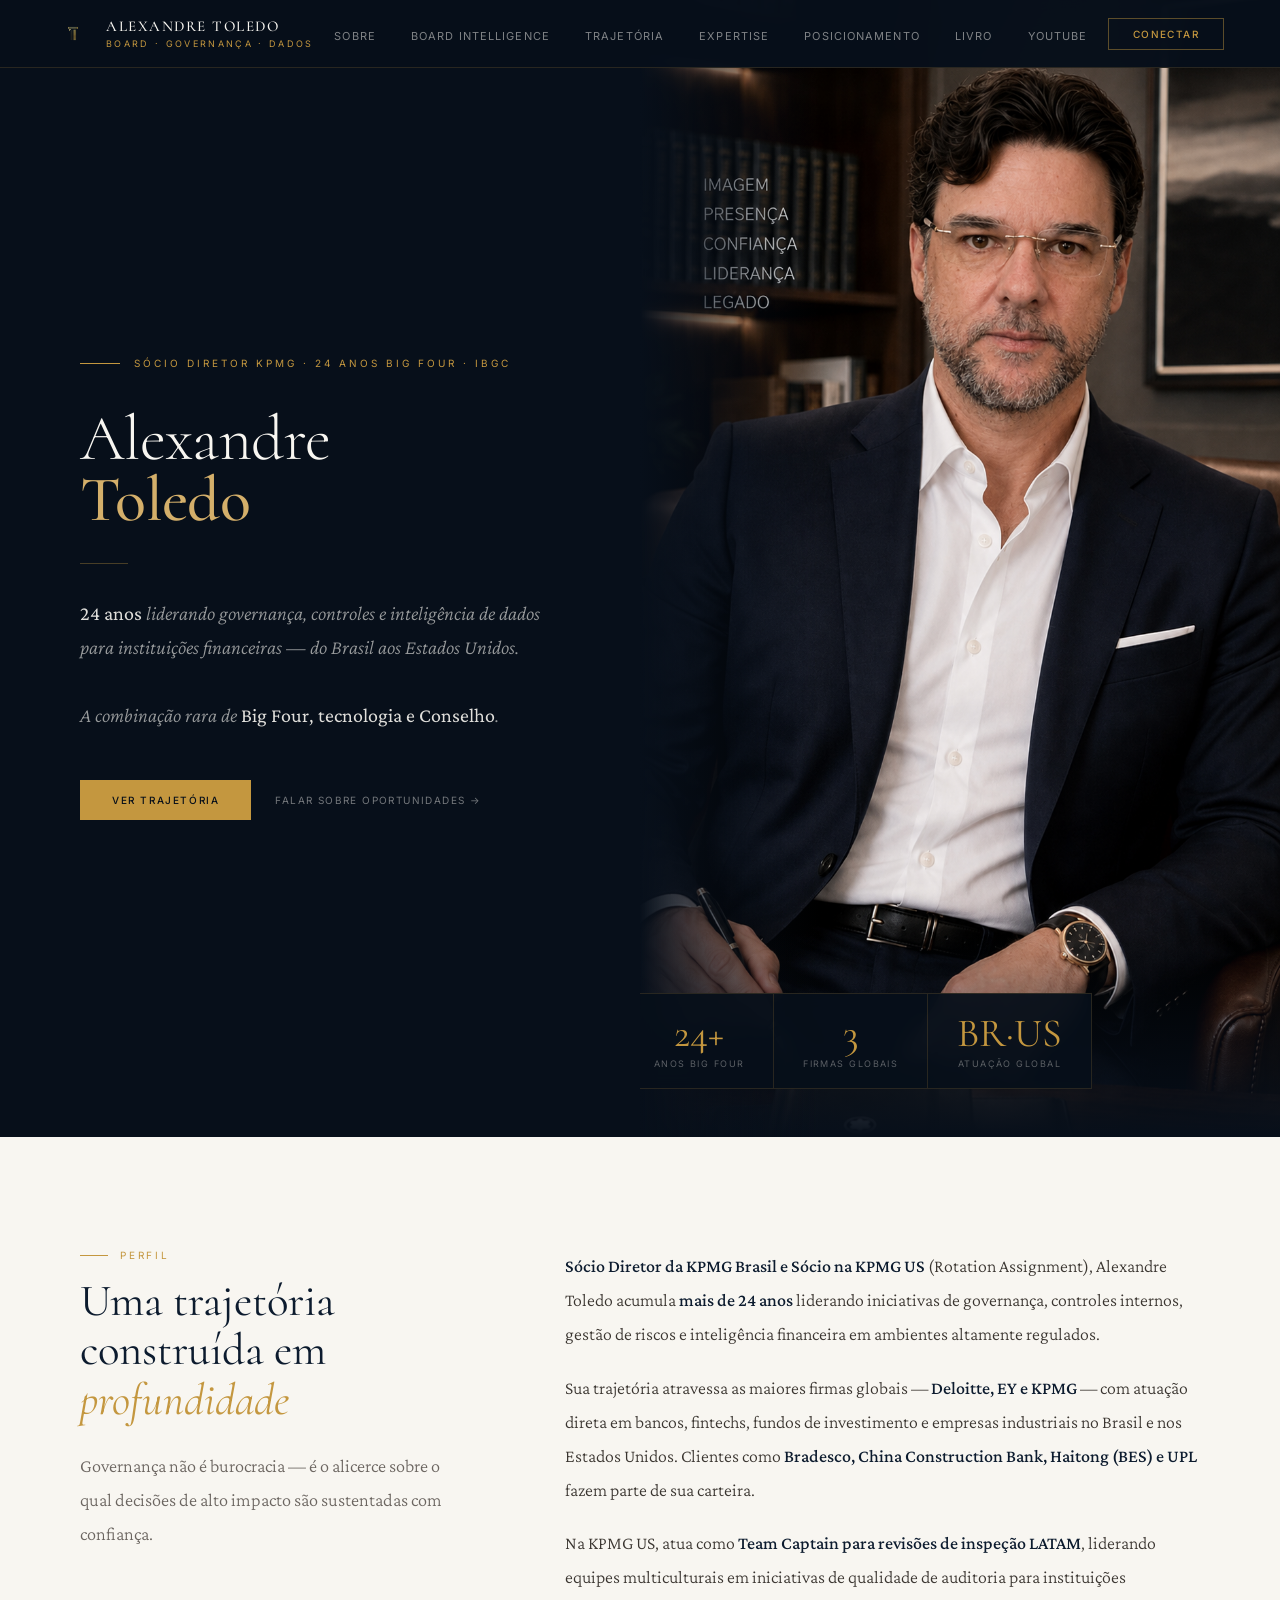
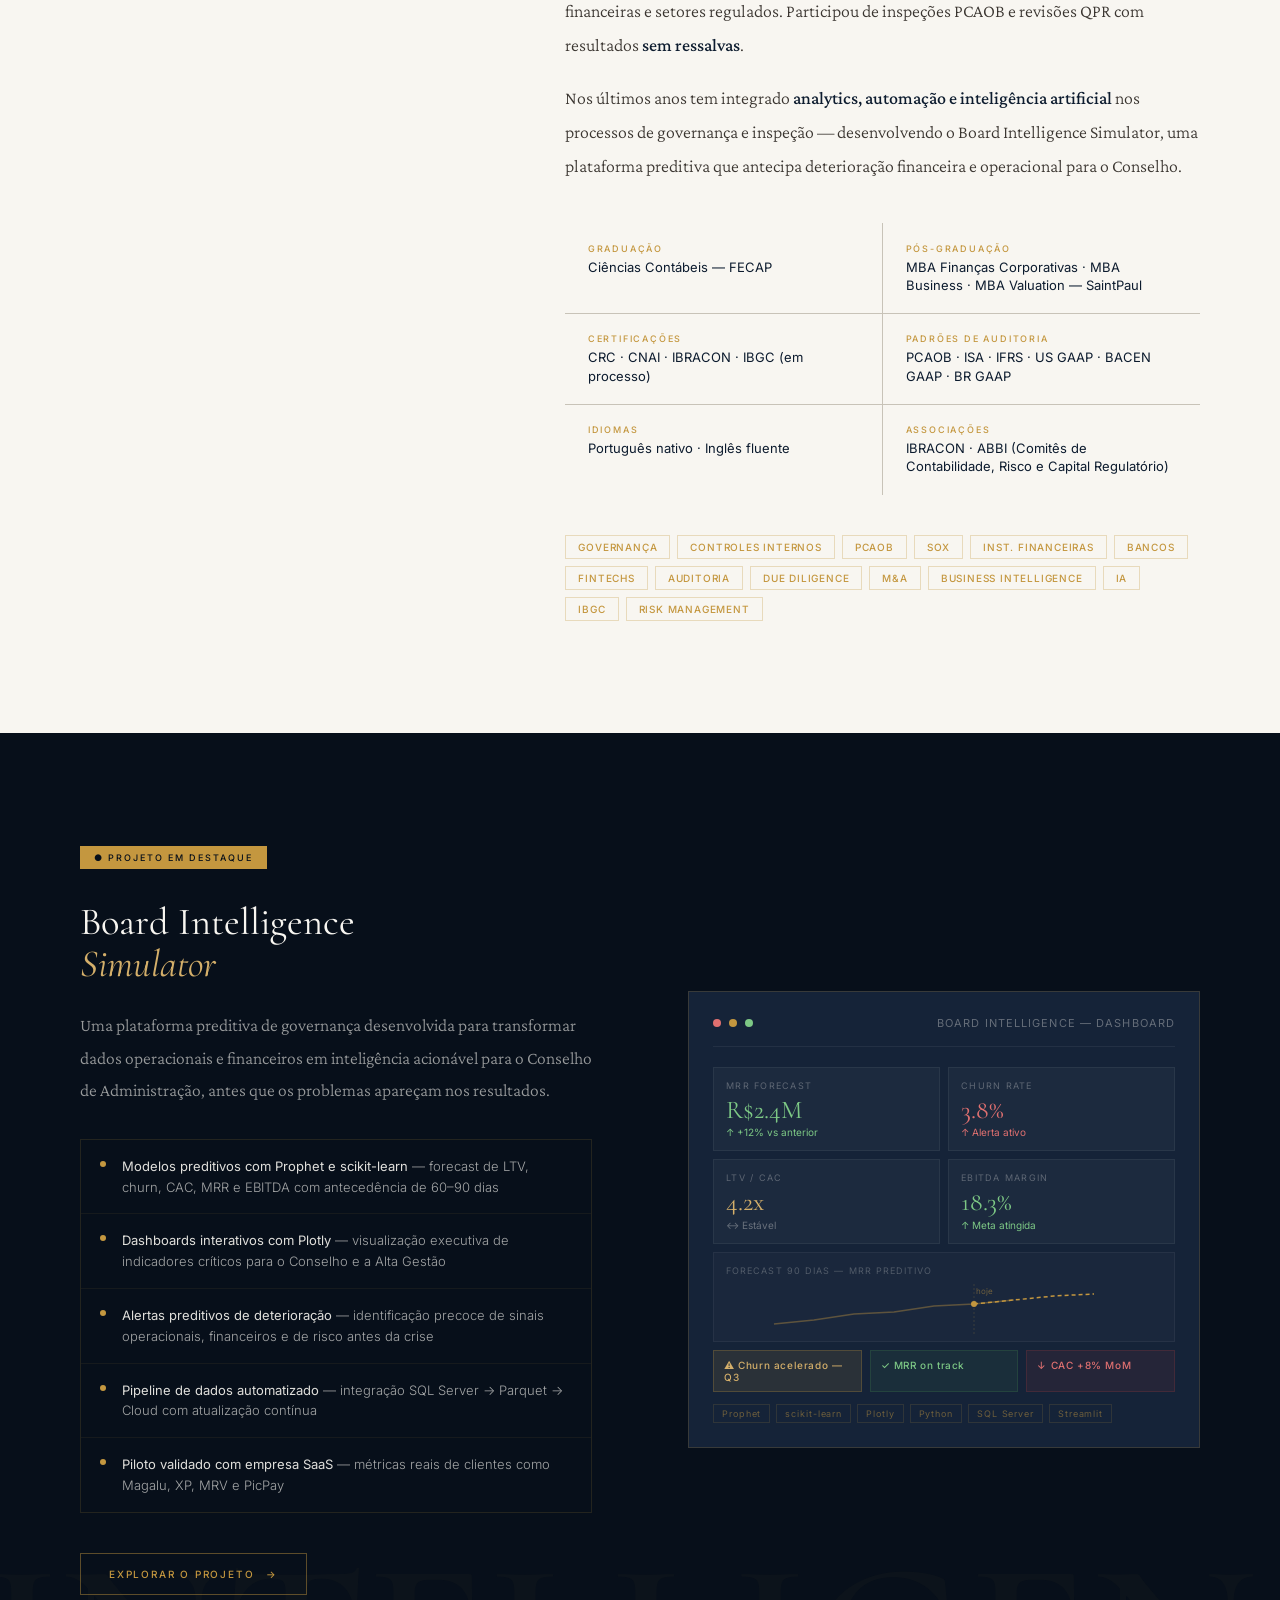
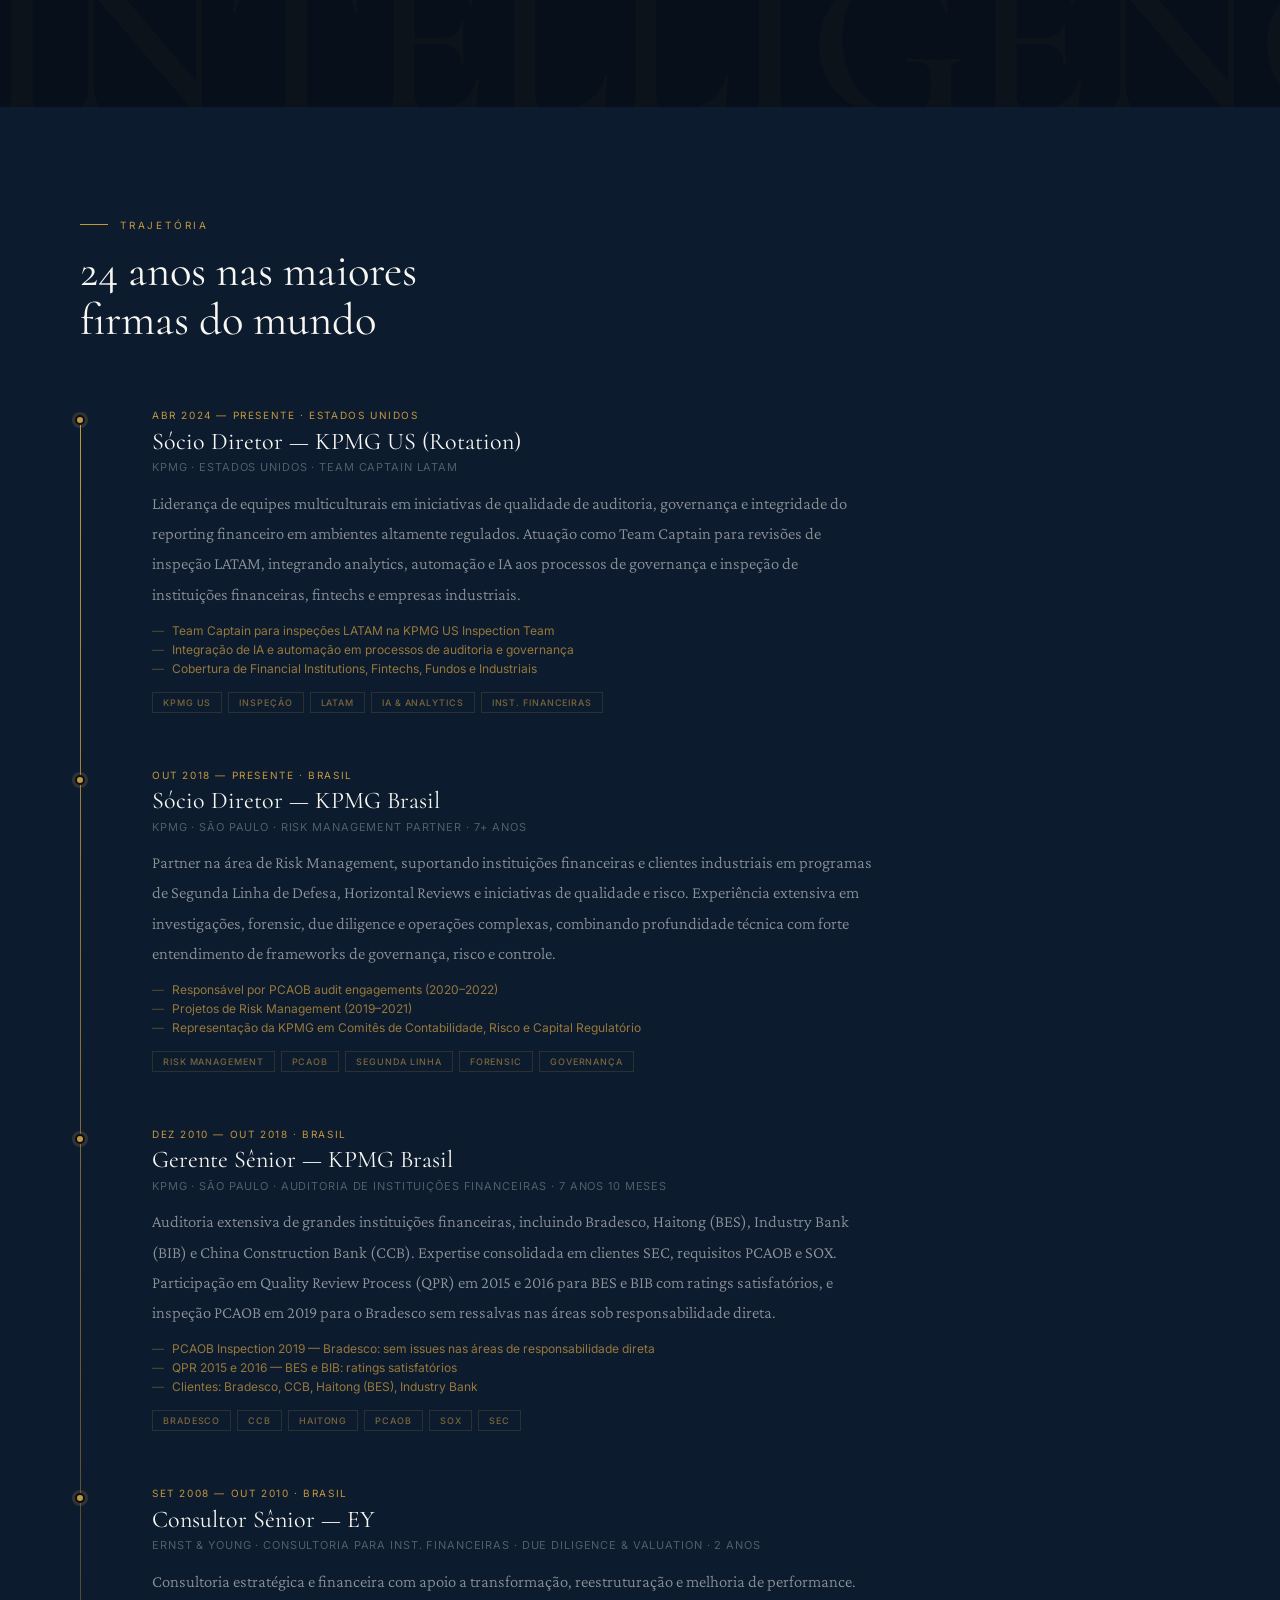
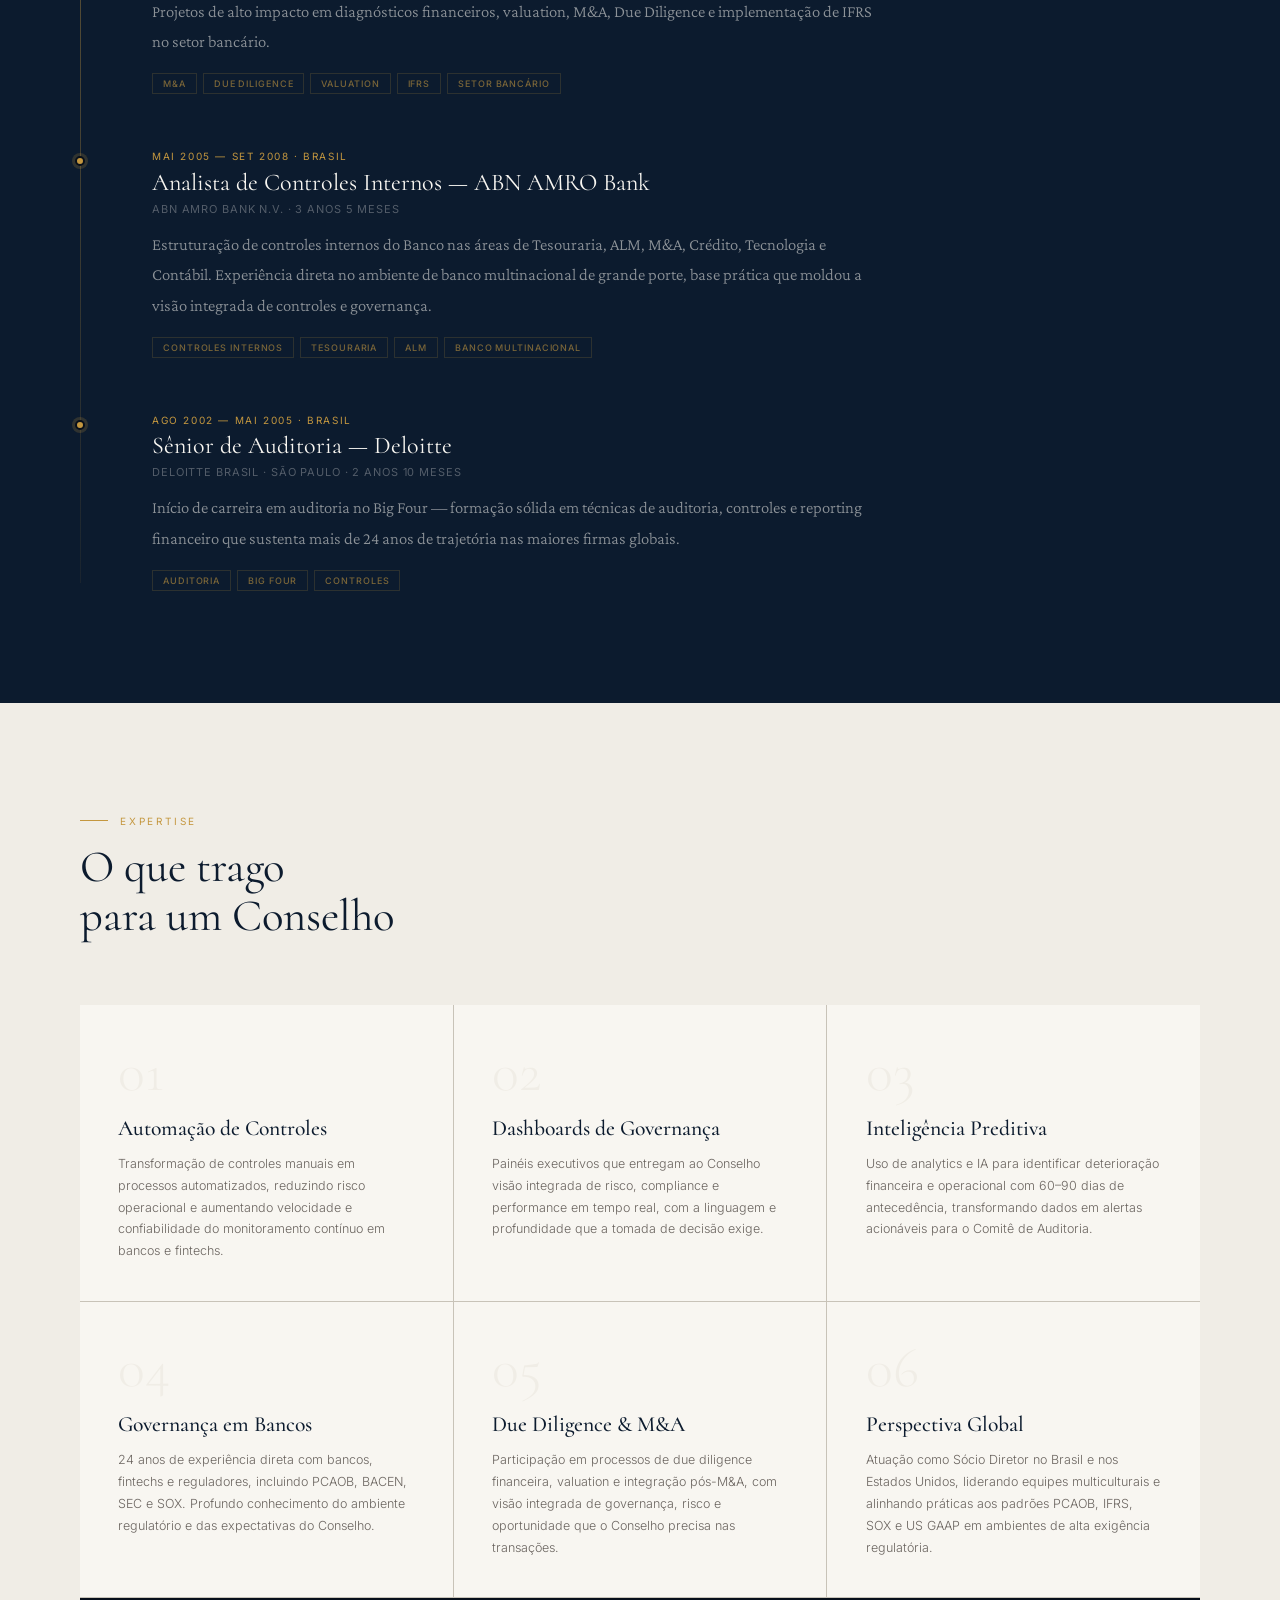
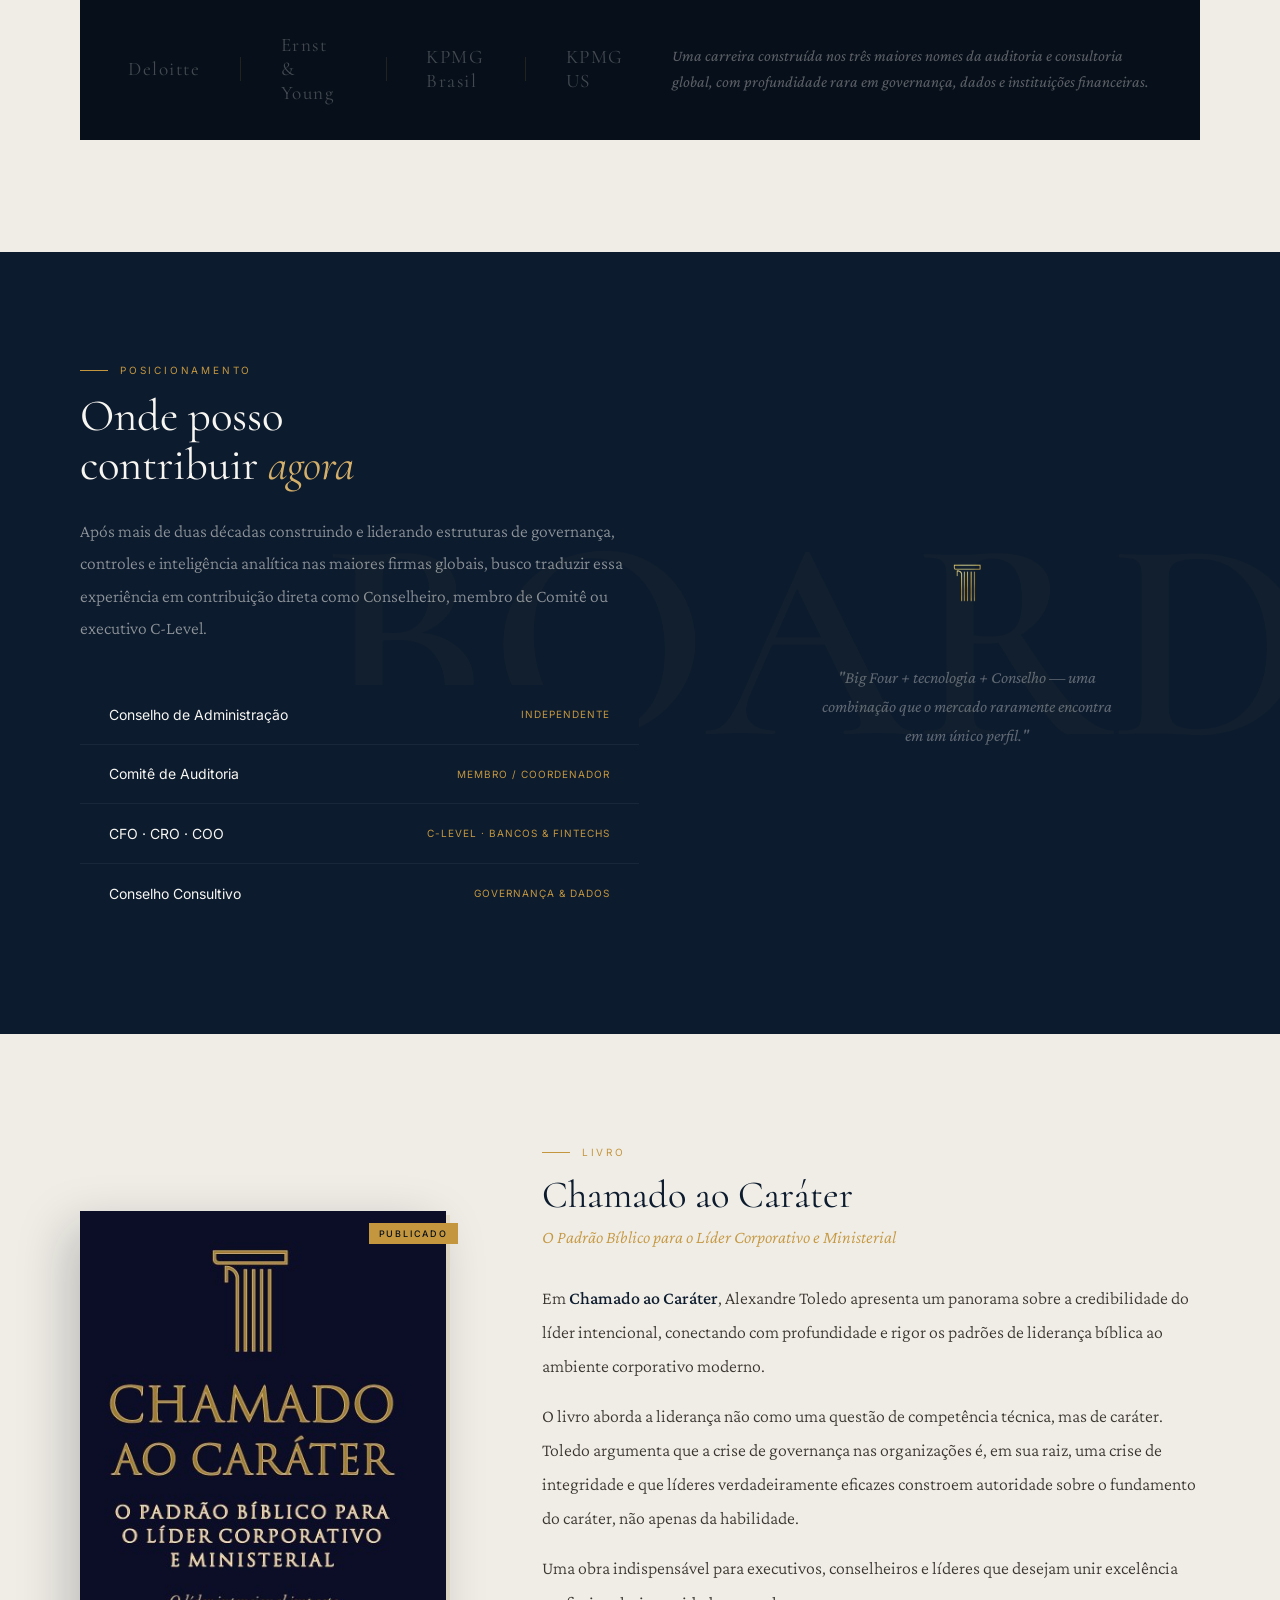
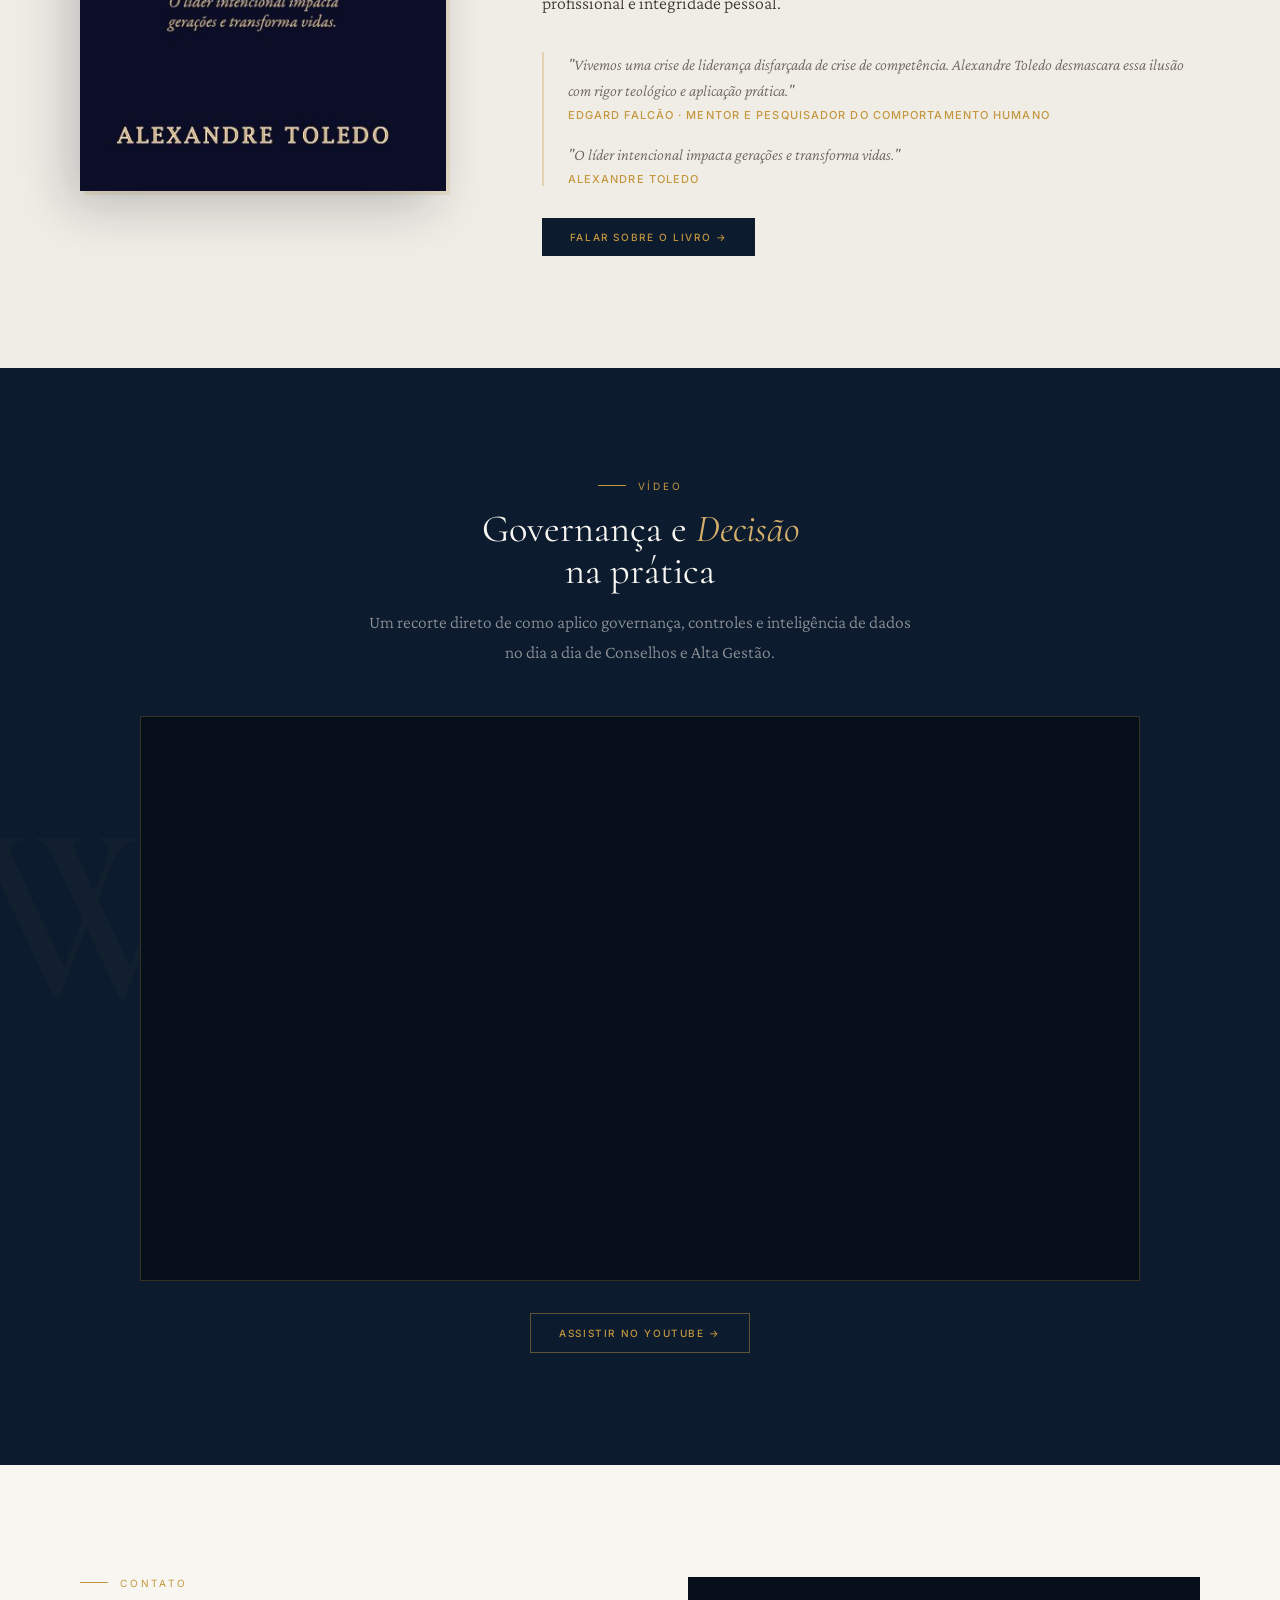
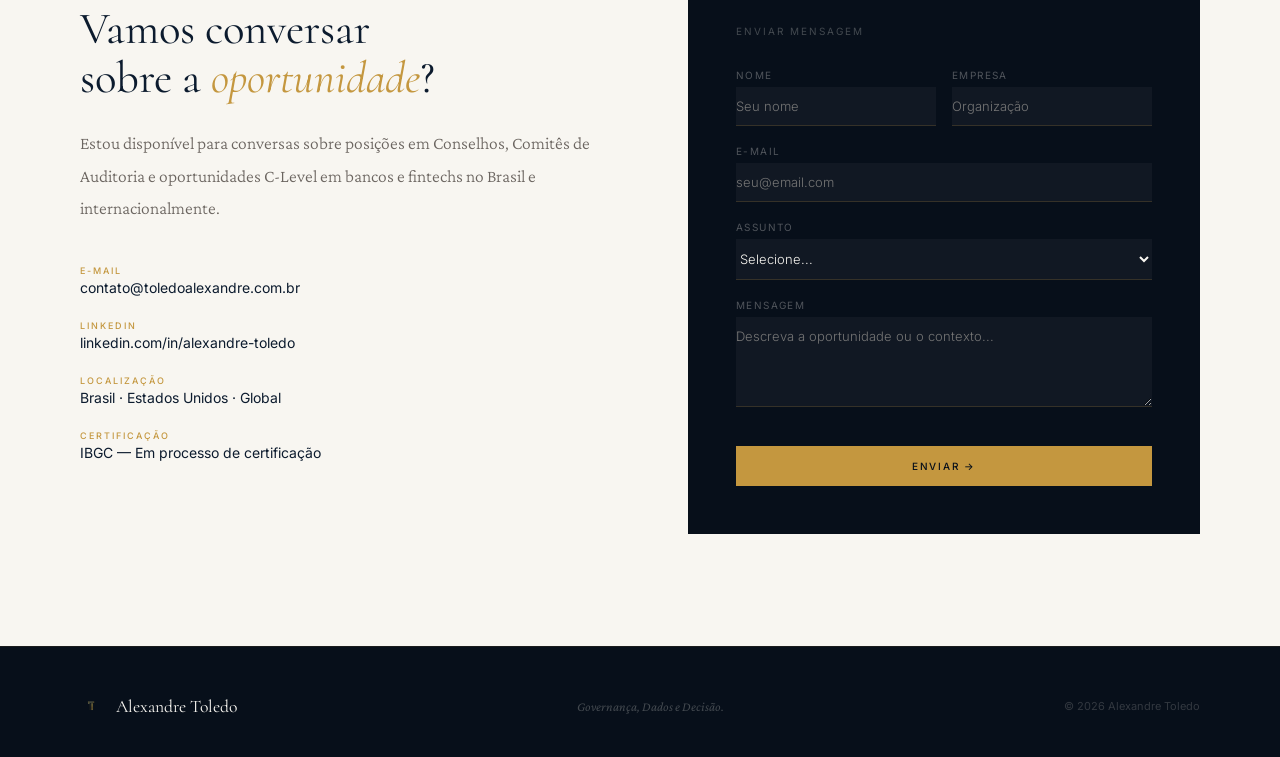
==== index.html @ 77c74bd8 "Ajustar" ====
<!DOCTYPE html>
<html lang="pt-BR">
<head>
<meta charset="UTF-8">
<meta name="viewport" content="width=device-width, initial-scale=1.0">
<title>Alexandre Toledo — Governança, Controles e Decisão</title>
<meta name="description" content="Sócio Diretor KPMG Brasil e KPMG US. 24 anos liderando governança, controles internos e inteligência de dados para instituições financeiras no Brasil e nos Estados Unidos.">
<meta property="og:title" content="Alexandre Toledo — Governança, Controles e Decisão">
<meta property="og:description" content="24 anos liderando governança, controles e inteligência de dados para instituições financeiras do Brasil aos Estados Unidos.">
<meta property="og:image" content="assets/images/alexandre-toledo.jpg">
<meta property="og:type" content="website">
<link rel="icon" type="image/png" href="assets/logo/favicon.png">
<link rel="preconnect" href="https://fonts.googleapis.com">
<link rel="preconnect" href="https://fonts.gstatic.com" crossorigin>
<link href="https://fonts.googleapis.com/css2?family=Cormorant:ital,wght@0,300;0,400;0,500;0,600;1,300;1,400;1,500&family=Inter:wght@300;400;500&family=Crimson+Pro:ital,wght@0,300;0,400;1,300;1,400&display=swap" rel="stylesheet">
<style>
:root {
  --navy:       #0C1B2E;
  --navy-deep:  #070F1A;
  --navy-mid:   #152338;
  --gold:       #C4973F;
  --gold-light: #D4AF6A;
  --gold-pale:  #EDD99A;
  --white:      #F8F6F1;
  --off:        #F0EDE6;
  --stone:      #C8C3B8;
  --text:       #2A2A2A;
  --muted:      #6B6560;
  --ff-display: 'Cormorant', Georgia, serif;
  --ff-body:    'Crimson Pro', Georgia, serif;
  --ff-ui:      'Inter', system-ui, sans-serif;
}
*, *::before, *::after { box-sizing: border-box; margin: 0; padding: 0; }
html { scroll-behavior: smooth; }
body { font-family: var(--ff-ui); background: var(--white); color: var(--text); overflow-x: hidden; }

/* ── NAV ── */
nav {
  position: fixed; top: 0; left: 0; right: 0; z-index: 100;
  display: flex; align-items: center; justify-content: space-between;
  padding: 0 3.5rem; height: 68px;
  background: rgba(7,15,26,0.97); backdrop-filter: blur(16px);
  border-bottom: 1px solid rgba(196,151,63,0.18);
}
.nav-id { display: flex; align-items: center; gap: 16px; text-decoration: none; }
.nav-name-main { font-family: var(--ff-display); font-size: 15px; font-weight: 500; color: var(--white); letter-spacing: 0.1em; text-transform: uppercase; line-height: 1.1; }
.nav-name-sub  { font-family: var(--ff-ui); font-size: 9px; color: var(--gold); letter-spacing: 0.26em; text-transform: uppercase; font-weight: 400; margin-top: 3px; }
.nav-links { display: flex; gap: 2.2rem; list-style: none; }
.nav-links a { font-size: 11px; color: rgba(248,246,241,0.5); text-decoration: none; letter-spacing: 0.1em; text-transform: uppercase; font-weight: 400; transition: color 0.2s; }
.nav-links a:hover { color: var(--gold-light); }
.nav-cta { font-size: 10px; letter-spacing: 0.14em; text-transform: uppercase; font-weight: 500; color: var(--gold); border: 1px solid rgba(196,151,63,0.45); padding: 9px 24px; text-decoration: none; transition: all 0.2s; }
.nav-cta:hover { background: var(--gold); color: var(--navy-deep); }

/* ── PILLAR SVG (reutilizável) ── */
.pillar-svg { display: block; }

/* ── HERO ── */
#home {
  min-height: 100vh; background: var(--navy-deep);
  display: grid; grid-template-columns: 1fr 1fr;
  position: relative; overflow: hidden;
}
.hero-left {
  display: flex; flex-direction: column; justify-content: center;
  padding: 120px 5rem 80px; position: relative; z-index: 2;
}
.hero-eyebrow {
  font-size: 10px; letter-spacing: 0.3em; text-transform: uppercase;
  color: var(--gold); font-weight: 400;
  display: flex; align-items: center; gap: 14px; margin-bottom: 2.5rem;
}
.hero-eyebrow::before { content: ''; width: 40px; height: 1px; background: var(--gold); }
.hero-name {
  font-family: var(--ff-display); font-size: clamp(3.4rem, 5vw, 6rem);
  font-weight: 300; color: var(--white); line-height: 0.95; letter-spacing: -0.01em;
  margin-bottom: 2rem;
}
.hero-name .surname { display: block; font-weight: 500; color: var(--gold-light); }
.hero-divider { width: 48px; height: 1px; background: rgba(196,151,63,0.35); margin-bottom: 2rem; }
.hero-title {
  font-family: var(--ff-body); font-size: 1.25rem; font-weight: 300; font-style: italic;
  color: rgba(248,246,241,0.6); line-height: 1.7; max-width: 460px; margin-bottom: 3rem;
}
.hero-title strong { font-style: normal; font-weight: 400; color: rgba(248,246,241,0.9); }
.hero-actions { display: flex; gap: 1.5rem; align-items: center; }
.btn-gold { background: var(--gold); color: var(--navy-deep); padding: 14px 32px; font-size: 10px; letter-spacing: 0.16em; text-transform: uppercase; font-weight: 500; text-decoration: none; transition: all 0.22s; display: inline-block; }
.btn-gold:hover { background: var(--gold-light); }
.btn-line { font-size: 10px; letter-spacing: 0.14em; text-transform: uppercase; color: rgba(248,246,241,0.45); text-decoration: none; font-weight: 400; display: flex; align-items: center; gap: 8px; transition: color 0.2s; }
.btn-line:hover { color: var(--gold-light); }

.hero-right { position: relative; overflow: hidden; }
.hero-photo { width: 100%; height: 100%; object-fit: cover; object-position: center top; display: block; filter: grayscale(12%); }
.hero-overlay {
  position: absolute; inset: 0;
  background: linear-gradient(to right, var(--navy-deep) 0%, transparent 28%),
              linear-gradient(to top, var(--navy-deep) 0%, transparent 18%);
}
.hero-stats { position: absolute; bottom: 3rem; left: -1rem; display: flex; gap: 0; z-index: 3; }
.hero-stat { background: rgba(7,15,26,0.94); backdrop-filter: blur(8px); border: 1px solid rgba(196,151,63,0.18); padding: 1.2rem 1.8rem; text-align: center; }
.hero-stat:not(:last-child) { border-right: none; }
.hstat-num { font-family: var(--ff-display); font-size: 2.5rem; color: var(--gold); font-weight: 400; line-height: 1; }
.hstat-label { font-size: 9px; color: rgba(248,246,241,0.35); letter-spacing: 0.16em; text-transform: uppercase; margin-top: 5px; }

/* ── SECTION UTIL ── */
.s-eye { font-size: 10px; letter-spacing: 0.28em; text-transform: uppercase; color: var(--gold); font-weight: 400; margin-bottom: 1rem; display: flex; align-items: center; gap: 12px; }
.s-eye::before { content: ''; width: 28px; height: 1px; background: var(--gold); }
.s-title { font-family: var(--ff-display); font-size: clamp(2.2rem, 3.5vw, 3.2rem); font-weight: 400; line-height: 1.1; }

/* ── SOBRE ── */
#sobre { background: var(--white); padding: 7rem 5rem; }
.sobre-grid { display: grid; grid-template-columns: 1fr 1.7fr; gap: 7rem; max-width: 1220px; margin: 0 auto; }
.sobre-left { position: sticky; top: 100px; }
.sobre-heading { color: var(--navy); margin-bottom: 1.5rem; }
.sobre-heading em { font-style: italic; color: var(--gold); }
.sobre-lead { font-family: var(--ff-body); font-size: 1.15rem; font-weight: 300; color: var(--muted); line-height: 1.85; }
.sobre-bio { font-family: var(--ff-body); font-size: 1.12rem; font-weight: 300; line-height: 1.9; color: #3A3530; }
.sobre-bio p { margin-bottom: 1.2rem; }
.sobre-bio strong { font-weight: 500; color: var(--navy); }
.credentials { display: grid; grid-template-columns: 1fr 1fr; gap: 1px; background: var(--stone); margin: 2.5rem 0; }
.cred-item { background: var(--white); padding: 1.2rem 1.4rem; }
.cred-label { font-size: 9px; letter-spacing: 0.2em; text-transform: uppercase; color: var(--gold); font-weight: 500; margin-bottom: 4px; }
.cred-val { font-size: 13px; color: var(--navy); font-weight: 400; line-height: 1.4; }
.tags-row { display: flex; flex-wrap: wrap; gap: 7px; margin-top: 1.5rem; }
.tag { font-size: 10px; letter-spacing: 0.08em; text-transform: uppercase; font-weight: 500; color: var(--gold); border: 1px solid rgba(196,151,63,0.3); padding: 5px 12px; }

/* ── BOARD INTELLIGENCE SIMULATOR (DESTAQUE) ── */
#simulator {
  background: var(--navy-deep); padding: 7rem 5rem;
  position: relative; overflow: hidden;
}
#simulator::before {
  content: 'INTELLIGENCE';
  position: absolute; bottom: -3rem; left: -1rem;
  font-family: var(--ff-display); font-size: 14rem; font-weight: 600;
  color: rgba(196,151,63,0.03); line-height: 1; pointer-events: none; white-space: nowrap;
}
.sim-inner { max-width: 1220px; margin: 0 auto; }
.sim-grid { display: grid; grid-template-columns: 1fr 1fr; gap: 6rem; align-items: center; }
.sim-content {}
.sim-badge {
  display: inline-flex; align-items: center; gap: 8px;
  font-size: 9px; letter-spacing: 0.22em; text-transform: uppercase; font-weight: 500;
  color: var(--navy-deep); background: var(--gold); padding: 6px 14px;
  margin-bottom: 2rem;
}
.sim-title { font-family: var(--ff-display); font-size: clamp(2rem, 3vw, 3rem); color: var(--white); font-weight: 400; line-height: 1.1; margin-bottom: 1.5rem; }
.sim-title em { font-style: italic; color: var(--gold-light); }
.sim-text { font-family: var(--ff-body); font-size: 1.1rem; color: rgba(248,246,241,0.6); line-height: 1.85; font-weight: 300; margin-bottom: 2rem; }
.sim-features { display: flex; flex-direction: column; gap: 0; margin-bottom: 2.5rem; border: 1px solid rgba(196,151,63,0.15); }
.sim-feat { display: flex; align-items: start; gap: 1rem; padding: 1rem 1.2rem; border-bottom: 1px solid rgba(196,151,63,0.08); }
.sim-feat:last-child { border-bottom: none; }
.sim-feat-dot { width: 6px; height: 6px; border-radius: 50%; background: var(--gold); margin-top: 5px; flex-shrink: 0; }
.sim-feat-text { font-size: 13px; color: rgba(248,246,241,0.65); line-height: 1.6; font-weight: 300; }
.sim-feat-text strong { color: rgba(248,246,241,0.9); font-weight: 400; }
.sim-cta {
  display: inline-flex; align-items: center; gap: 12px;
  background: transparent; color: var(--gold); border: 1px solid rgba(196,151,63,0.45);
  padding: 14px 28px; font-size: 10px; letter-spacing: 0.18em; text-transform: uppercase;
  font-weight: 500; text-decoration: none; transition: all 0.22s;
}
.sim-cta:hover { background: var(--gold); color: var(--navy-deep); border-color: var(--gold); }
.sim-cta-arrow { transition: transform 0.2s; }
.sim-cta:hover .sim-cta-arrow { transform: translateX(4px); }

.sim-visual { position: relative; }
.sim-screen {
  background: var(--navy-mid); border: 1px solid rgba(196,151,63,0.2);
  padding: 1.5rem; position: relative;
}
.sim-screen-bar {
  display: flex; align-items: center; gap: 8px; margin-bottom: 1.2rem;
  padding-bottom: 1rem; border-bottom: 1px solid rgba(255,255,255,0.06);
}
.sim-screen-dot { width: 8px; height: 8px; border-radius: 50%; }
.sim-screen-title { font-size: 11px; color: rgba(248,246,241,0.35); letter-spacing: 0.1em; text-transform: uppercase; margin-left: auto; font-weight: 400; }
.sim-metric-grid { display: grid; grid-template-columns: 1fr 1fr; gap: 8px; margin-bottom: 8px; }
.sim-metric { background: rgba(255,255,255,0.03); border: 1px solid rgba(255,255,255,0.06); padding: 12px; }
.sim-metric-label { font-size: 9px; color: rgba(248,246,241,0.3); letter-spacing: 0.14em; text-transform: uppercase; margin-bottom: 6px; }
.sim-metric-val { font-family: var(--ff-display); font-size: 1.6rem; font-weight: 400; line-height: 1; }
.sim-metric-trend { font-size: 10px; margin-top: 4px; }
.sim-chart { background: rgba(255,255,255,0.02); border: 1px solid rgba(255,255,255,0.05); padding: 12px; height: 90px; position: relative; overflow: hidden; margin-bottom: 8px; }
.sim-chart-label { font-size: 9px; color: rgba(248,246,241,0.25); letter-spacing: 0.12em; text-transform: uppercase; margin-bottom: 8px; }
.sim-chart svg { display: block; }
.sim-alert-row { display: flex; gap: 8px; }
.sim-alert { flex: 1; padding: 8px 10px; font-size: 10px; font-weight: 500; letter-spacing: 0.06em; }
.sim-alert.warn { background: rgba(196,151,63,0.12); border: 1px solid rgba(196,151,63,0.25); color: var(--gold-light); }
.sim-alert.ok { background: rgba(74,150,80,0.1); border: 1px solid rgba(74,150,80,0.2); color: #7DC885; }
.sim-alert.risk { background: rgba(180,60,60,0.1); border: 1px solid rgba(180,60,60,0.2); color: #E07070; }
.sim-tag-row { display: flex; gap: 6px; flex-wrap: wrap; margin-top: 12px; }
.sim-tag { font-size: 9px; letter-spacing: 0.1em; color: rgba(196,151,63,0.5); border: 1px solid rgba(196,151,63,0.15); padding: 3px 8px; }

/* ── TRAJETÓRIA ── */
#trajetoria { background: var(--navy); padding: 7rem 5rem; }
.traj-inner { max-width: 1220px; margin: 0 auto; }
.traj-title { color: var(--white); margin-bottom: 4rem; }
.timeline { position: relative; padding-left: 2rem; }
.timeline::before { content: ''; position: absolute; left: 0; top: 8px; bottom: 8px; width: 1px; background: linear-gradient(to bottom, var(--gold), rgba(196,151,63,0.08)); }
.tl-item { position: relative; padding-left: 2.5rem; padding-bottom: 3.5rem; }
.tl-item:last-child { padding-bottom: 0; }
.tl-dot { position: absolute; left: -2.3rem; top: 6px; width: 10px; height: 10px; border-radius: 50%; background: var(--gold); border: 2px solid var(--navy-deep); box-shadow: 0 0 0 3px rgba(196,151,63,0.2); }
.tl-period { font-size: 10px; letter-spacing: 0.16em; text-transform: uppercase; color: var(--gold); font-weight: 400; margin-bottom: 0.4rem; }
.tl-role { font-family: var(--ff-display); font-size: 1.5rem; color: var(--white); font-weight: 400; margin-bottom: 0.25rem; line-height: 1.2; }
.tl-co { font-size: 11px; color: rgba(248,246,241,0.3); letter-spacing: 0.08em; text-transform: uppercase; margin-bottom: 0.9rem; }
.tl-desc { font-family: var(--ff-body); font-size: 1.05rem; color: rgba(248,246,241,0.55); line-height: 1.8; font-weight: 300; max-width: 720px; }
.tl-highlights { margin-top: 0.8rem; display: flex; flex-direction: column; gap: 4px; }
.tl-hl { font-size: 12px; color: rgba(196,151,63,0.75); display: flex; align-items: start; gap: 8px; }
.tl-hl::before { content: '—'; color: rgba(196,151,63,0.4); flex-shrink: 0; }
.tl-tags { display: flex; flex-wrap: wrap; gap: 6px; margin-top: 1rem; }
.tl-tag { font-size: 9px; letter-spacing: 0.1em; text-transform: uppercase; color: rgba(196,151,63,0.6); border: 1px solid rgba(196,151,63,0.18); padding: 4px 10px; font-weight: 500; }

/* ── EXPERTISE ── */
#expertise { background: var(--off); padding: 7rem 5rem; }
.exp-inner { max-width: 1220px; margin: 0 auto; }
.exp-title { color: var(--navy); margin-bottom: 4rem; }
.exp-grid { display: grid; grid-template-columns: repeat(3, 1fr); gap: 1px; background: var(--stone); }
.exp-card { background: var(--white); padding: 2.4rem; transition: background 0.25s; cursor: default; }
.exp-card:hover { background: var(--navy); }
.exp-card:hover .exp-num { color: rgba(196,151,63,0.1); }
.exp-card:hover .exp-card-title { color: var(--white); }
.exp-card:hover .exp-card-text { color: rgba(248,246,241,0.5); }
.exp-num { font-family: var(--ff-display); font-size: 3.5rem; color: var(--off); font-weight: 300; line-height: 1; margin-bottom: 1rem; transition: color 0.25s; }
.exp-card-title { font-family: var(--ff-display); font-size: 1.35rem; color: var(--navy); font-weight: 500; margin-bottom: 0.7rem; line-height: 1.2; transition: color 0.25s; }
.exp-card-text { font-size: 12.5px; color: var(--muted); line-height: 1.75; font-weight: 300; transition: color 0.25s; }
.exp-bar { grid-column: 1 / -1; background: var(--navy-deep); padding: 2.2rem 3rem; display: flex; align-items: center; justify-content: space-between; gap: 3rem; }
.exp-bar-firms { display: flex; gap: 2.5rem; align-items: center; }
.exp-bar-firm { font-family: var(--ff-display); font-size: 1.2rem; color: rgba(248,246,241,0.25); font-weight: 400; letter-spacing: 0.08em; transition: color 0.2s; }
.exp-bar-firm:hover { color: var(--gold-light); }
.exp-bar-sep { width: 1px; height: 24px; background: rgba(196,151,63,0.15); }
.exp-bar-quote { font-family: var(--ff-body); font-style: italic; font-size: 1rem; color: rgba(248,246,241,0.35); max-width: 480px; line-height: 1.6; }

/* ── POSICIONAMENTO ── */
#posicao { background: var(--navy); padding: 7rem 5rem; position: relative; overflow: hidden; }
#posicao::before {
  content: 'BOARD'; position: absolute; right: -2rem; top: 50%; transform: translateY(-50%);
  font-family: var(--ff-display); font-size: 18rem; font-weight: 600;
  color: rgba(196,151,63,0.03); line-height: 1; pointer-events: none; white-space: nowrap;
}
.pos-inner { max-width: 1220px; margin: 0 auto; }
.pos-grid { display: grid; grid-template-columns: 1.2fr 1fr; gap: 6rem; align-items: center; }
.pos-title { color: var(--white); margin-bottom: 1.5rem; }
.pos-title em { font-style: italic; color: var(--gold-light); }
.pos-text { font-family: var(--ff-body); font-size: 1.1rem; color: rgba(248,246,241,0.55); line-height: 1.85; font-weight: 300; margin-bottom: 2.5rem; }
.pos-roles { display: grid; gap: 1px; background: rgba(255,255,255,0.05); }
.pos-role { background: var(--navy); padding: 1.3rem 1.8rem; display: flex; justify-content: space-between; align-items: center; transition: background 0.2s; }
.pos-role:hover { background: rgba(196,151,63,0.07); }
.pos-role-name { font-size: 14px; font-weight: 400; color: var(--white); }
.pos-role-type { font-size: 10px; color: var(--gold); letter-spacing: 0.1em; text-transform: uppercase; }
.pos-visual { display: flex; flex-direction: column; align-items: center; gap: 2rem; }
.pos-quote { font-family: var(--ff-body); font-size: 1.05rem; font-style: italic; color: rgba(248,246,241,0.35); line-height: 1.7; text-align: center; max-width: 300px; }

/* ── CONTATO ── */
#contato { background: var(--white); padding: 7rem 5rem; }
.contato-inner { max-width: 1220px; margin: 0 auto; }
.contato-grid { display: grid; grid-template-columns: 1fr 1fr; gap: 6rem; align-items: start; }
.contato-title { color: var(--navy); margin-bottom: 1.5rem; }
.contato-title em { font-style: italic; color: var(--gold); }
.contato-text { font-family: var(--ff-body); font-size: 1.1rem; color: var(--muted); line-height: 1.85; font-weight: 300; margin-bottom: 2.5rem; }
.contato-items { display: flex; flex-direction: column; gap: 1.5rem; }
.ci-label { font-size: 9px; letter-spacing: 0.22em; text-transform: uppercase; color: var(--gold); font-weight: 500; margin-bottom: 3px; }
.ci-val { font-size: 14px; color: var(--navy); font-weight: 400; }
.contato-form { background: var(--navy-deep); padding: 3rem; }
.cf-title { font-size: 10px; letter-spacing: 0.2em; text-transform: uppercase; color: rgba(248,246,241,0.25); margin-bottom: 2rem; font-weight: 400; }
.cf-row { margin-bottom: 1.2rem; }
.cf-row label { display: block; font-size: 10px; letter-spacing: 0.14em; text-transform: uppercase; color: rgba(248,246,241,0.3); margin-bottom: 6px; font-weight: 400; }
.cf-row input, .cf-row textarea, .cf-row select { width: 100%; background: rgba(255,255,255,0.04); border: none; border-bottom: 1px solid rgba(196,151,63,0.2); padding: 11px 0; font-family: var(--ff-ui); font-size: 13px; color: var(--white); outline: none; transition: border-color 0.2s; font-weight: 300; }
.cf-row input:focus, .cf-row textarea:focus, .cf-row select:focus { border-bottom-color: var(--gold); }
.cf-row textarea { resize: vertical; min-height: 90px; }
.cf-row select option { background: var(--navy-deep); }
.cf-2col { display: grid; grid-template-columns: 1fr 1fr; gap: 1rem; }
.cf-submit { width: 100%; background: var(--gold); color: var(--navy-deep); border: none; padding: 14px; font-family: var(--ff-ui); font-size: 10px; letter-spacing: 0.18em; text-transform: uppercase; font-weight: 500; cursor: pointer; transition: background 0.2s; margin-top: 1rem; }
.cf-submit:hover { background: var(--gold-light); }

/* ── LIVRO ── */
#livro { background: var(--off); padding: 7rem 5rem; }
.livro-inner { max-width: 1220px; margin: 0 auto; }
.livro-grid { display: grid; grid-template-columns: 1fr 1.8fr; gap: 6rem; align-items: center; }
.livro-cover-wrap { position: relative; }
.livro-cover { width: 100%; display: block; box-shadow: -12px 16px 48px rgba(10,18,30,0.22), 4px 4px 0 rgba(196,151,63,0.15); }
.livro-spine-label { position: absolute; top: 12px; right: -12px; background: var(--gold); color: var(--navy-deep); font-size: 9px; letter-spacing: 0.2em; text-transform: uppercase; font-weight: 500; padding: 5px 10px; }
.livro-content {}
.livro-title { font-family: var(--ff-display); font-size: clamp(2rem, 3vw, 3rem); color: var(--navy); font-weight: 400; line-height: 1.1; margin-bottom: 0.5rem; }
.livro-subtitle { font-family: var(--ff-body); font-size: 1.1rem; font-style: italic; color: var(--gold); font-weight: 300; margin-bottom: 2rem; line-height: 1.4; }
.livro-text { font-family: var(--ff-body); font-size: 1.12rem; color: #3A3530; line-height: 1.9; font-weight: 300; margin-bottom: 2rem; }
.livro-text p { margin-bottom: 1rem; }
.livro-text strong { font-weight: 500; color: var(--navy); }
.livro-quotes { display: flex; flex-direction: column; gap: 1.2rem; margin-bottom: 2rem; border-left: 2px solid rgba(196,151,63,0.3); padding-left: 1.5rem; }
.livro-quote { font-family: var(--ff-body); font-size: 1rem; font-style: italic; color: var(--muted); line-height: 1.65; font-weight: 300; }
.livro-quote-attr { font-size: 11px; color: var(--gold); letter-spacing: 0.1em; text-transform: uppercase; font-weight: 500; margin-top: 4px; }
.livro-cta { display: inline-flex; align-items: center; gap: 10px; background: var(--navy); color: var(--gold); padding: 13px 28px; font-size: 10px; letter-spacing: 0.16em; text-transform: uppercase; font-weight: 500; text-decoration: none; transition: all 0.22s; }
.livro-cta:hover { background: var(--navy-mid); }

/* ── YOUTUBE ── */
#youtube { background: var(--navy); padding: 7rem 5rem; position: relative; overflow: hidden; }
#youtube::before {
  content: 'WATCH'; position: absolute; left: -2rem; top: 50%; transform: translateY(-50%);
  font-family: var(--ff-display); font-size: 16rem; font-weight: 600;
  color: rgba(196,151,63,0.03); line-height: 1; pointer-events: none; white-space: nowrap;
}
.yt-inner { max-width: 1000px; margin: 0 auto; position: relative; z-index: 1; }
.yt-header { text-align: center; margin-bottom: 3rem; }
.yt-header .s-eye { justify-content: center; }
.yt-title { font-family: var(--ff-display); font-size: clamp(2rem, 3vw, 3rem); color: var(--white); font-weight: 400; line-height: 1.1; margin-bottom: 1rem; }
.yt-title em { font-style: italic; color: var(--gold-light); }
.yt-subtitle { font-family: var(--ff-body); font-size: 1.1rem; color: rgba(248,246,241,0.55); font-weight: 300; max-width: 560px; margin: 0 auto; line-height: 1.7; }
.yt-frame-wrap { position: relative; width: 100%; padding-top: 56.25%; border: 1px solid rgba(196,151,63,0.25); background: var(--navy-deep); margin-top: 3rem; }
.yt-frame-wrap iframe { position: absolute; inset: 0; width: 100%; height: 100%; border: 0; }
.yt-footer { display: flex; justify-content: center; margin-top: 2rem; }
.yt-cta { display: inline-flex; align-items: center; gap: 10px; background: transparent; color: var(--gold); border: 1px solid rgba(196,151,63,0.45); padding: 13px 28px; font-size: 10px; letter-spacing: 0.16em; text-transform: uppercase; font-weight: 500; text-decoration: none; transition: all 0.22s; }
.yt-cta:hover { background: var(--gold); color: var(--navy-deep); border-color: var(--gold); }

/* ── FOOTER ── */
footer { background: var(--navy-deep); padding: 3rem 5rem 2.5rem; border-top: 1px solid rgba(196,151,63,0.1); }
.footer-inner { max-width: 1220px; margin: 0 auto; display: flex; justify-content: space-between; align-items: center; }
.footer-name { font-family: var(--ff-display); font-size: 1.1rem; color: var(--white); font-weight: 400; display: flex; align-items: center; gap: 14px; }
.footer-slogan { font-family: var(--ff-body); font-style: italic; font-size: 13px; color: rgba(248,246,241,0.25); }
.footer-copy { font-size: 11px; color: rgba(248,246,241,0.18); }

/* ── RESPONSIVE ── */
@media (max-width: 960px) {
  nav { padding: 0 1.5rem; }
  .nav-links { display: none; }
  #home { grid-template-columns: 1fr; }
  .hero-right { display: none; }
  .hero-left { padding: 120px 2rem 80px; }
  #sobre, #simulator, #trajetoria, #expertise, #posicao, #livro, #youtube, #contato { padding: 5rem 1.5rem; }
  .sobre-grid, .sim-grid, .pos-grid, .livro-grid, .contato-grid { grid-template-columns: 1fr; gap: 3rem; }
  .exp-grid { grid-template-columns: 1fr 1fr; }
  .sobre-left { position: static; }
  .exp-bar { flex-direction: column; gap: 1.5rem; }
  .footer-inner { flex-direction: column; gap: 1rem; text-align: center; }
}
</style>
</head>
<body>

<!-- NAV -->
<nav>
  <a href="#home" class="nav-id">
    <img src="assets/logo/logo.png" alt="Alexandre Toledo" style="height:34px; width:34px; object-fit:contain;">
    <div>
      <div class="nav-name-main">Alexandre Toledo</div>
      <div class="nav-name-sub">Board · Governança · Dados</div>
    </div>
  </a>
  <ul class="nav-links">
    <li><a href="#sobre">Sobre</a></li>
    <li><a href="#simulator">Board Intelligence</a></li>
    <li><a href="#trajetoria">Trajetória</a></li>
    <li><a href="#expertise">Expertise</a></li>
    <li><a href="#posicao">Posicionamento</a></li>
    <li><a href="#livro">Livro</a></li>
    <li><a href="#youtube">YouTube</a></li>
  </ul>
  <a href="#contato" class="nav-cta">Conectar</a>
</nav>

<!-- HERO -->
<section id="home">
  <div class="hero-left">
    <div class="hero-eyebrow">Sócio Diretor KPMG · 24 anos Big Four · IBGC</div>
    <h1 class="hero-name">
      Alexandre
      <span class="surname">Toledo</span>
    </h1>
    <div class="hero-divider"></div>
    <p class="hero-title">
      <strong>24 anos</strong> liderando governança, controles e inteligência de dados para instituições financeiras — do Brasil aos Estados Unidos.<br><br>
      A combinação rara de <strong>Big Four, tecnologia e Conselho</strong>.
    </p>
    <div class="hero-actions">
      <a href="#trajetoria" class="btn-gold">Ver Trajetória</a>
      <a href="#contato" class="btn-line">Falar sobre oportunidades →</a>
    </div>
  </div>
  <div class="hero-right">
    <img src="assets/images/Alexandre.png" alt="Alexandre Toledo" class="hero-photo">
    <div class="hero-overlay"></div>
    <div class="hero-stats">
      <div class="hero-stat">
        <div class="hstat-num">24+</div>
        <div class="hstat-label">Anos Big Four</div>
      </div>
      <div class="hero-stat">
        <div class="hstat-num">3</div>
        <div class="hstat-label">Firmas Globais</div>
      </div>
      <div class="hero-stat">
        <div class="hstat-num">BR·US</div>
        <div class="hstat-label">Atuação Global</div>
      </div>
    </div>
  </div>
</section>

<!-- SOBRE -->
<section id="sobre">
  <div class="sobre-grid">
    <div class="sobre-left">
      <div class="s-eye">Perfil</div>
      <h2 class="s-title sobre-heading">Uma trajetória<br>construída em<br><em>profundidade</em></h2>
      <p class="sobre-lead" style="margin-top:1.5rem;">Governança não é burocracia — é o alicerce sobre o qual decisões de alto impacto são sustentadas com confiança.</p>
    </div>
    <div>
      <div class="sobre-bio">
        <p><strong>Sócio Diretor da KPMG Brasil e Sócio na KPMG US</strong> (Rotation Assignment), Alexandre Toledo acumula <strong>mais de 24 anos</strong> liderando iniciativas de governança, controles internos, gestão de riscos e inteligência financeira em ambientes altamente regulados.</p>
        <p>Sua trajetória atravessa as maiores firmas globais — <strong>Deloitte, EY e KPMG</strong> — com atuação direta em bancos, fintechs, fundos de investimento e empresas industriais no Brasil e nos Estados Unidos. Clientes como <strong>Bradesco, China Construction Bank, Haitong (BES) e UPL</strong> fazem parte de sua carteira.</p>
        <p>Na KPMG US, atua como <strong>Team Captain para revisões de inspeção LATAM</strong>, liderando equipes multiculturais em iniciativas de qualidade de auditoria para instituições financeiras e setores regulados. Participou de inspeções PCAOB e revisões QPR com resultados <strong>sem ressalvas</strong>.</p>
        <p>Nos últimos anos tem integrado <strong>analytics, automação e inteligência artificial</strong> nos processos de governança e inspeção — desenvolvendo o Board Intelligence Simulator, uma plataforma preditiva que antecipa deterioração financeira e operacional para o Conselho.</p>
      </div>
      <div class="credentials">
        <div class="cred-item">
          <div class="cred-label">Graduação</div>
          <div class="cred-val">Ciências Contábeis — FECAP</div>
        </div>
        <div class="cred-item">
          <div class="cred-label">Pós-Graduação</div>
          <div class="cred-val">MBA Finanças Corporativas · MBA Business · MBA Valuation — SaintPaul</div>
        </div>
        <div class="cred-item">
          <div class="cred-label">Certificações</div>
          <div class="cred-val">CRC · CNAI · IBRACON · IBGC (em processo)</div>
        </div>
        <div class="cred-item">
          <div class="cred-label">Padrões de Auditoria</div>
          <div class="cred-val">PCAOB · ISA · IFRS · US GAAP · BACEN GAAP · BR GAAP</div>
        </div>
        <div class="cred-item">
          <div class="cred-label">Idiomas</div>
          <div class="cred-val">Português nativo · Inglês fluente</div>
        </div>
        <div class="cred-item">
          <div class="cred-label">Associações</div>
          <div class="cred-val">IBRACON · ABBI (Comitês de Contabilidade, Risco e Capital Regulatório)</div>
        </div>
      </div>
      <div class="tags-row">
        <span class="tag">Governança</span><span class="tag">Controles Internos</span>
        <span class="tag">PCAOB</span><span class="tag">SOX</span>
        <span class="tag">Inst. Financeiras</span><span class="tag">Bancos</span>
        <span class="tag">Fintechs</span><span class="tag">Auditoria</span>
        <span class="tag">Due Diligence</span><span class="tag">M&amp;A</span>
        <span class="tag">Business Intelligence</span><span class="tag">IA</span>
        <span class="tag">IBGC</span><span class="tag">Risk Management</span>
      </div>
    </div>
  </div>
</section>

<!-- BOARD INTELLIGENCE SIMULATOR -->
<section id="simulator">
  <div class="sim-inner">
    <div class="sim-grid">
      <div class="sim-content">
        <div class="sim-badge">● Projeto em Destaque</div>
        <h2 class="sim-title">Board Intelligence<br><em>Simulator</em></h2>
        <p class="sim-text">
          Uma plataforma preditiva de governança desenvolvida para transformar dados operacionais e financeiros em inteligência acionável para o Conselho de Administração, antes que os problemas apareçam nos resultados.
        </p>
        <div class="sim-features">
          <div class="sim-feat">
            <div class="sim-feat-dot"></div>
            <div class="sim-feat-text"><strong>Modelos preditivos com Prophet e scikit-learn</strong> — forecast de LTV, churn, CAC, MRR e EBITDA com antecedência de 60–90 dias</div>
          </div>
          <div class="sim-feat">
            <div class="sim-feat-dot"></div>
            <div class="sim-feat-text"><strong>Dashboards interativos com Plotly</strong> — visualização executiva de indicadores críticos para o Conselho e a Alta Gestão</div>
          </div>
          <div class="sim-feat">
            <div class="sim-feat-dot"></div>
            <div class="sim-feat-text"><strong>Alertas preditivos de deterioração</strong> — identificação precoce de sinais operacionais, financeiros e de risco antes da crise</div>
          </div>
          <div class="sim-feat">
            <div class="sim-feat-dot"></div>
            <div class="sim-feat-text"><strong>Pipeline de dados automatizado</strong> — integração SQL Server → Parquet → Cloud com atualização contínua</div>
          </div>
          <div class="sim-feat">
            <div class="sim-feat-dot"></div>
            <div class="sim-feat-text"><strong>Piloto validado com empresa SaaS</strong> — métricas reais de clientes como Magalu, XP, MRV e PicPay</div>
          </div>
        </div>
        <a href="#contato" class="sim-cta">
          Explorar o Projeto <span class="sim-cta-arrow">→</span>
        </a>
      </div>
      <div class="sim-visual">
        <div class="sim-screen">
          <div class="sim-screen-bar">
            <div class="sim-screen-dot" style="background:#E07070;"></div>
            <div class="sim-screen-dot" style="background:#C4973F;"></div>
            <div class="sim-screen-dot" style="background:#7DC885;"></div>
            <span class="sim-screen-title">Board Intelligence — Dashboard</span>
          </div>
          <div class="sim-metric-grid">
            <div class="sim-metric">
              <div class="sim-metric-label">MRR Forecast</div>
              <div class="sim-metric-val" style="color:#7DC885;">R$2.4M</div>
              <div class="sim-metric-trend" style="color:#7DC885;">↑ +12% vs anterior</div>
            </div>
            <div class="sim-metric">
              <div class="sim-metric-label">Churn Rate</div>
              <div class="sim-metric-val" style="color:#E07070;">3.8%</div>
              <div class="sim-metric-trend" style="color:#E07070;">↑ Alerta ativo</div>
            </div>
            <div class="sim-metric">
              <div class="sim-metric-label">LTV / CAC</div>
              <div class="sim-metric-val" style="color:var(--gold-light);">4.2x</div>
              <div class="sim-metric-trend" style="color:rgba(248,246,241,0.35);">↔ Estável</div>
            </div>
            <div class="sim-metric">
              <div class="sim-metric-label">EBITDA Margin</div>
              <div class="sim-metric-val" style="color:#7DC885;">18.3%</div>
              <div class="sim-metric-trend" style="color:#7DC885;">↑ Meta atingida</div>
            </div>
          </div>
          <div class="sim-chart">
            <div class="sim-chart-label">Forecast 90 dias — MRR Preditivo</div>
            <svg width="100%" height="52" viewBox="0 0 340 52">
              <polyline points="0,40 40,36 80,30 120,28 160,22 200,20 240,16" fill="none" stroke="rgba(196,151,63,0.4)" stroke-width="1.5"/>
              <polyline points="200,20 240,16 280,12 320,10" fill="none" stroke="var(--gold)" stroke-width="1.5" stroke-dasharray="4,3"/>
              <circle cx="200" cy="20" r="3" fill="var(--gold)"/>
              <line x1="200" y1="0" x2="200" y2="52" stroke="rgba(196,151,63,0.2)" stroke-width="1" stroke-dasharray="2,2"/>
              <text x="202" y="10" font-size="8" fill="rgba(196,151,63,0.5)" font-family="Inter,sans-serif">hoje</text>
            </svg>
          </div>
          <div class="sim-alert-row">
            <div class="sim-alert warn">⚠ Churn acelerado — Q3</div>
            <div class="sim-alert ok">✓ MRR on track</div>
            <div class="sim-alert risk">↓ CAC +8% MoM</div>
          </div>
          <div class="sim-tag-row">
            <span class="sim-tag">Prophet</span>
            <span class="sim-tag">scikit-learn</span>
            <span class="sim-tag">Plotly</span>
            <span class="sim-tag">Python</span>
            <span class="sim-tag">SQL Server</span>
            <span class="sim-tag">Streamlit</span>
          </div>
        </div>
      </div>
    </div>
  </div>
</section>

<!-- TRAJETÓRIA -->
<section id="trajetoria">
  <div class="traj-inner">
    <div class="s-eye">Trajetória</div>
    <h2 class="s-title traj-title">24 anos nas maiores<br>firmas do mundo</h2>
    <div class="timeline">

      <div class="tl-item">
        <div class="tl-dot"></div>
        <div class="tl-period">Abr 2024 — Presente · Estados Unidos</div>
        <div class="tl-role">Sócio Diretor — KPMG US (Rotation)</div>
        <div class="tl-co">KPMG · Estados Unidos · Team Captain LATAM</div>
        <div class="tl-desc">Liderança de equipes multiculturais em iniciativas de qualidade de auditoria, governança e integridade do reporting financeiro em ambientes altamente regulados. Atuação como Team Captain para revisões de inspeção LATAM, integrando analytics, automação e IA aos processos de governança e inspeção de instituições financeiras, fintechs e empresas industriais.</div>
        <div class="tl-highlights">
          <div class="tl-hl">Team Captain para inspeções LATAM na KPMG US Inspection Team</div>
          <div class="tl-hl">Integração de IA e automação em processos de auditoria e governança</div>
          <div class="tl-hl">Cobertura de Financial Institutions, Fintechs, Fundos e Industriais</div>
        </div>
        <div class="tl-tags">
          <span class="tl-tag">KPMG US</span><span class="tl-tag">Inspeção</span><span class="tl-tag">LATAM</span>
          <span class="tl-tag">IA & Analytics</span><span class="tl-tag">Inst. Financeiras</span>
        </div>
      </div>

      <div class="tl-item">
        <div class="tl-dot"></div>
        <div class="tl-period">Out 2018 — Presente · Brasil</div>
        <div class="tl-role">Sócio Diretor — KPMG Brasil</div>
        <div class="tl-co">KPMG · São Paulo · Risk Management Partner · 7+ anos</div>
        <div class="tl-desc">Partner na área de Risk Management, suportando instituições financeiras e clientes industriais em programas de Segunda Linha de Defesa, Horizontal Reviews e iniciativas de qualidade e risco. Experiência extensiva em investigações, forensic, due diligence e operações complexas, combinando profundidade técnica com forte entendimento de frameworks de governança, risco e controle.</div>
        <div class="tl-highlights">
          <div class="tl-hl">Responsável por PCAOB audit engagements (2020–2022)</div>
          <div class="tl-hl">Projetos de Risk Management  (2019–2021)</div>
          <div class="tl-hl">Representação da KPMG em Comitês de Contabilidade, Risco e Capital Regulatório</div>
        </div>
        <div class="tl-tags">
          <span class="tl-tag">Risk Management</span><span class="tl-tag">PCAOB</span>
          <span class="tl-tag">Segunda Linha</span><span class="tl-tag">Forensic</span><span class="tl-tag">Governança</span>
        </div>
      </div>

      <div class="tl-item">
        <div class="tl-dot"></div>
        <div class="tl-period">Dez 2010 — Out 2018 · Brasil</div>
        <div class="tl-role">Gerente Sênior — KPMG Brasil</div>
        <div class="tl-co">KPMG · São Paulo · Auditoria de Instituições Financeiras · 7 anos 10 meses</div>
        <div class="tl-desc">Auditoria extensiva de grandes instituições financeiras, incluindo Bradesco, Haitong (BES), Industry Bank (BIB) e China Construction Bank (CCB). Expertise consolidada em clientes SEC, requisitos PCAOB e SOX. Participação em Quality Review Process (QPR) em 2015 e 2016 para BES e BIB com ratings satisfatórios, e inspeção PCAOB em 2019 para o Bradesco sem ressalvas nas áreas sob responsabilidade direta.</div>
        <div class="tl-highlights">
          <div class="tl-hl">PCAOB Inspection 2019 — Bradesco: sem issues nas áreas de responsabilidade direta</div>
          <div class="tl-hl">QPR 2015 e 2016 — BES e BIB: ratings satisfatórios</div>
          <div class="tl-hl">Clientes: Bradesco, CCB, Haitong (BES), Industry Bank</div>
        </div>
        <div class="tl-tags">
          <span class="tl-tag">Bradesco</span><span class="tl-tag">CCB</span><span class="tl-tag">Haitong</span>
          <span class="tl-tag">PCAOB</span><span class="tl-tag">SOX</span><span class="tl-tag">SEC</span>
        </div>
      </div>

      <div class="tl-item">
        <div class="tl-dot"></div>
        <div class="tl-period">Set 2008 — Out 2010 · Brasil</div>
        <div class="tl-role">Consultor Sênior — EY</div>
        <div class="tl-co">Ernst & Young · Consultoria para Inst. Financeiras · Due Diligence & Valuation · 2 anos</div>
        <div class="tl-desc">Consultoria estratégica e financeira com apoio a transformação, reestruturação e melhoria de performance. Projetos de alto impacto em diagnósticos financeiros, valuation, M&A, Due Diligence e implementação de IFRS no setor bancário.</div>
        <div class="tl-tags">
          <span class="tl-tag">M&A</span><span class="tl-tag">Due Diligence</span>
          <span class="tl-tag">Valuation</span><span class="tl-tag">IFRS</span><span class="tl-tag">Setor Bancário</span>
        </div>
      </div>

      <div class="tl-item">
        <div class="tl-dot"></div>
        <div class="tl-period">Mai 2005 — Set 2008 · Brasil</div>
        <div class="tl-role">Analista de Controles Internos — ABN AMRO Bank</div>
        <div class="tl-co">ABN AMRO Bank N.V. · 3 anos 5 meses</div>
        <div class="tl-desc">Estruturação de controles internos do Banco nas áreas de Tesouraria, ALM, M&A, Crédito, Tecnologia e Contábil. Experiência direta no ambiente de banco multinacional de grande porte, base prática que moldou a visão integrada de controles e governança.</div>
        <div class="tl-tags">
          <span class="tl-tag">Controles Internos</span><span class="tl-tag">Tesouraria</span>
          <span class="tl-tag">ALM</span><span class="tl-tag">Banco Multinacional</span>
        </div>
      </div>

      <div class="tl-item">
        <div class="tl-dot"></div>
        <div class="tl-period">Ago 2002 — Mai 2005 · Brasil</div>
        <div class="tl-role">Sênior de Auditoria — Deloitte</div>
        <div class="tl-co">Deloitte Brasil · São Paulo · 2 anos 10 meses</div>
        <div class="tl-desc">Início de carreira em auditoria no Big Four — formação sólida em técnicas de auditoria, controles e reporting financeiro que sustenta mais de 24 anos de trajetória nas maiores firmas globais.</div>
        <div class="tl-tags">
          <span class="tl-tag">Auditoria</span><span class="tl-tag">Big Four</span><span class="tl-tag">Controles</span>
        </div>
      </div>

    </div>
  </div>
</section>

<!-- EXPERTISE -->
<section id="expertise">
  <div class="exp-inner">
    <div class="s-eye">Expertise</div>
    <h2 class="s-title exp-title">O que trago<br>para um Conselho</h2>
    <div class="exp-grid">
      <div class="exp-card">
        <div class="exp-num">01</div>
        <div class="exp-card-title">Automação de Controles</div>
        <div class="exp-card-text">Transformação de controles manuais em processos automatizados, reduzindo risco operacional e aumentando velocidade e confiabilidade do monitoramento contínuo em bancos e fintechs.</div>
      </div>
      <div class="exp-card">
        <div class="exp-num">02</div>
        <div class="exp-card-title">Dashboards de Governança</div>
        <div class="exp-card-text">Painéis executivos que entregam ao Conselho visão integrada de risco, compliance e performance em tempo real, com a linguagem e profundidade que a tomada de decisão exige.</div>
      </div>
      <div class="exp-card">
        <div class="exp-num">03</div>
        <div class="exp-card-title">Inteligência Preditiva</div>
        <div class="exp-card-text">Uso de analytics e IA para identificar deterioração financeira e operacional com 60–90 dias de antecedência, transformando dados em alertas acionáveis para o Comitê de Auditoria.</div>
      </div>
      <div class="exp-card">
        <div class="exp-num">04</div>
        <div class="exp-card-title">Governança em Bancos</div>
        <div class="exp-card-text">24 anos de experiência direta com bancos, fintechs e reguladores, incluindo PCAOB, BACEN, SEC e SOX. Profundo conhecimento do ambiente regulatório e das expectativas do Conselho.</div>
      </div>
      <div class="exp-card">
        <div class="exp-num">05</div>
        <div class="exp-card-title">Due Diligence & M&A</div>
        <div class="exp-card-text">Participação em processos de due diligence financeira, valuation e integração pós-M&A, com visão integrada de governança, risco e oportunidade que o Conselho precisa nas transações.</div>
      </div>
      <div class="exp-card">
        <div class="exp-num">06</div>
        <div class="exp-card-title">Perspectiva Global</div>
        <div class="exp-card-text">Atuação como Sócio Diretor no Brasil e nos Estados Unidos, liderando equipes multiculturais e alinhando práticas aos padrões PCAOB, IFRS, SOX e US GAAP em ambientes de alta exigência regulatória.</div>
      </div>
      <div class="exp-bar">
        <div class="exp-bar-firms">
          <span class="exp-bar-firm">Deloitte</span>
          <div class="exp-bar-sep"></div>
          <span class="exp-bar-firm">Ernst & Young</span>
          <div class="exp-bar-sep"></div>
          <span class="exp-bar-firm">KPMG Brasil</span>
          <div class="exp-bar-sep"></div>
          <span class="exp-bar-firm">KPMG US</span>
        </div>
        <p class="exp-bar-quote">Uma carreira construída nos três maiores nomes da auditoria e consultoria global, com profundidade rara em governança, dados e instituições financeiras.</p>
      </div>
    </div>
  </div>
</section>

<!-- POSICIONAMENTO -->
<section id="posicao">
  <div class="pos-inner">
    <div class="pos-grid">
      <div>
        <div class="s-eye">Posicionamento</div>
        <h2 class="s-title pos-title">Onde posso<br>contribuir <em>agora</em></h2>
        <p class="pos-text">Após mais de duas décadas construindo e liderando estruturas de governança, controles e inteligência analítica nas maiores firmas globais, busco traduzir essa experiência em contribuição direta como Conselheiro, membro de Comitê ou executivo C-Level.</p>
        <div class="pos-roles">
          <div class="pos-role">
            <span class="pos-role-name">Conselho de Administração</span>
            <span class="pos-role-type">Independente</span>
          </div>
          <div class="pos-role">
            <span class="pos-role-name">Comitê de Auditoria</span>
            <span class="pos-role-type">Membro / Coordenador</span>
          </div>
          <div class="pos-role">
            <span class="pos-role-name">CFO · CRO · COO</span>
            <span class="pos-role-type">C-Level · Bancos & Fintechs</span>
          </div>
          <div class="pos-role">
            <span class="pos-role-name">Conselho Consultivo</span>
            <span class="pos-role-type">Governança & Dados</span>
          </div>
        </div>
      </div>
      <div class="pos-visual">
        <img src="assets/logo/logo.png" alt="Alexandre Toledo" style="width:96px; height:96px; object-fit:contain;">
        <p class="pos-quote">"Big Four + tecnologia + Conselho — uma combinação que o mercado raramente encontra em um único perfil."</p>
      </div>
    </div>
  </div>
</section>

<!-- LIVRO -->
<section id="livro">
  <div class="livro-inner">
    <div class="livro-grid">
      <div class="livro-cover-wrap">
        <img src="assets/images/Capa.png" alt="Chamado ao Caráter — Alexandre Toledo" class="livro-cover" style="filter:none; object-fit:cover; height:580px;">
        <span class="livro-spine-label">Publicado</span>
      </div>
      <div class="livro-content">
        <div class="s-eye">Livro</div>
        <h2 class="livro-title">Chamado ao Caráter</h2>
        <p class="livro-subtitle">O Padrão Bíblico para o Líder Corporativo e Ministerial</p>
        <div class="livro-text">
          <p>Em <strong>Chamado ao Caráter</strong>, Alexandre Toledo apresenta um panorama sobre a credibilidade do líder intencional, conectando com profundidade e rigor os padrões de liderança bíblica ao ambiente corporativo moderno.</p>
          <p>O livro aborda a liderança não como uma questão de competência técnica, mas de caráter. Toledo argumenta que a crise de governança nas organizações é, em sua raiz, uma crise de integridade e que líderes verdadeiramente eficazes constroem autoridade sobre o fundamento do caráter, não apenas da habilidade.</p>
          <p>Uma obra indispensável para executivos, conselheiros e líderes que desejam unir excelência profissional e integridade pessoal.</p>
        </div>
        <div class="livro-quotes">
          <div>
            <div class="livro-quote">"Vivemos uma crise de liderança disfarçada de crise de competência. Alexandre Toledo desmascara essa ilusão com rigor teológico e aplicação prática."</div>
            <div class="livro-quote-attr">Edgard Falcão · Mentor e pesquisador do comportamento humano</div>
          </div>
          <div>
            <div class="livro-quote">"O líder intencional impacta gerações e transforma vidas."</div>
            <div class="livro-quote-attr">Alexandre Toledo</div>
          </div>
        </div>
        <a href="#contato" class="livro-cta">Falar sobre o livro →</a>
      </div>
    </div>
  </div>
</section>

<!-- YOUTUBE -->
<section id="youtube">
  <div class="yt-inner">
    <div class="yt-header">
      <div class="s-eye">Vídeo</div>
      <h2 class="yt-title">Governança e <em>Decisão</em><br>na prática</h2>
      <p class="yt-subtitle">Um recorte direto de como aplico governança, controles e inteligência de dados no dia a dia de Conselhos e Alta Gestão.</p>
    </div>
    <div class="yt-frame-wrap">
      <iframe src="https://www.youtube.com/embed/zc3TjLLD4uk" title="Alexandre Toledo — YouTube" allow="accelerometer; autoplay; clipboard-write; encrypted-media; gyroscope; picture-in-picture; web-share" allowfullscreen loading="lazy"></iframe>
    </div>
    <div class="yt-footer">
      <a href="https://youtu.be/zc3TjLLD4uk?si=9VcBFXVjg9-vj_VG" target="_blank" rel="noopener" class="yt-cta">Assistir no YouTube →</a>
    </div>
  </div>
</section>

<!-- CONTATO -->
<section id="contato">
  <div class="contato-inner">
    <div class="contato-grid">
      <div>
        <div class="s-eye">Contato</div>
        <h2 class="s-title contato-title">Vamos conversar<br>sobre a <em>oportunidade</em>?</h2>
        <p class="contato-text">Estou disponível para conversas sobre posições em Conselhos, Comitês de Auditoria e oportunidades C-Level em bancos e fintechs no Brasil e internacionalmente.</p>
        <div class="contato-items">
          <div>
            <div class="ci-label">E-mail</div>
            <div class="ci-val">contato@toledoalexandre.com.br</div>
          </div>
          <div>
            <div class="ci-label">LinkedIn</div>
            <div class="ci-val">linkedin.com/in/alexandre-toledo</div>
          </div>
          <div>
            <div class="ci-label">Localização</div>
            <div class="ci-val">Brasil · Estados Unidos · Global</div>
          </div>
          <div>
            <div class="ci-label">Certificação</div>
            <div class="ci-val">IBGC — Em processo de certificação</div>
          </div>
        </div>
      </div>
      <form class="contato-form" action="https://formspree.io/f/mjgzqjyy" method="POST">
        <input type="hidden" name="_subject" value="Nova Mensagem - Site Alexandre Toledo">
        <input type="hidden" name="origem" value="Landing Page Alexandre Toledo">
        <div class="cf-title">Enviar mensagem</div>
        <div class="cf-2col">
          <div class="cf-row"><label for="cf-nome">Nome</label><input id="cf-nome" name="nome" type="text" placeholder="Seu nome" required></div>
          <div class="cf-row"><label for="cf-empresa">Empresa</label><input id="cf-empresa" name="empresa" type="text" placeholder="Organização"></div>
        </div>
        <div class="cf-row"><label for="cf-email">E-mail</label><input id="cf-email" name="email" type="email" placeholder="seu@email.com" required></div>
        <div class="cf-row">
          <label for="cf-assunto">Assunto</label>
          <select id="cf-assunto" name="assunto" required>
            <option value="">Selecione...</option>
            <option>Conselho de Administração</option>
            <option>Comitê de Auditoria</option>
            <option>Oportunidade C-Level (CFO / CRO / COO)</option>
            <option>Conselho Consultivo</option>
            <option>Board Intelligence Simulator</option>
            <option>Outro</option>
          </select>
        </div>
        <div class="cf-row"><label for="cf-mensagem">Mensagem</label><textarea id="cf-mensagem" name="mensagem" placeholder="Descreva a oportunidade ou o contexto..."></textarea></div>
        <button type="submit" class="cf-submit">Enviar →</button>
      </form>
    </div>
  </div>
</section>

<!-- FOOTER -->
<footer>
  <div class="footer-inner">
    <div class="footer-name">
      <img src="assets/logo/logo.png" alt="Alexandre Toledo" style="width:22px; height:22px; object-fit:contain;">
      Alexandre Toledo
    </div>
    <span class="footer-slogan">Governança, Dados e Decisão.</span>
    <span class="footer-copy">© 2026 Alexandre Toledo</span>
  </div>
</footer>

<script>
const obs = new IntersectionObserver(entries => {
  entries.forEach(e => {
    if (e.isIntersecting) { e.target.style.opacity='1'; e.target.style.transform='translateY(0)'; }
  });
}, { threshold: 0.08 });
document.querySelectorAll('.tl-item, .exp-card, .pos-role, .sim-feat, .cred-item').forEach(el => {
  el.style.opacity='0'; el.style.transform='translateY(12px)';
  el.style.transition='opacity 0.5s ease, transform 0.5s ease';
  obs.observe(el);
});
</script>
</body>
</html>
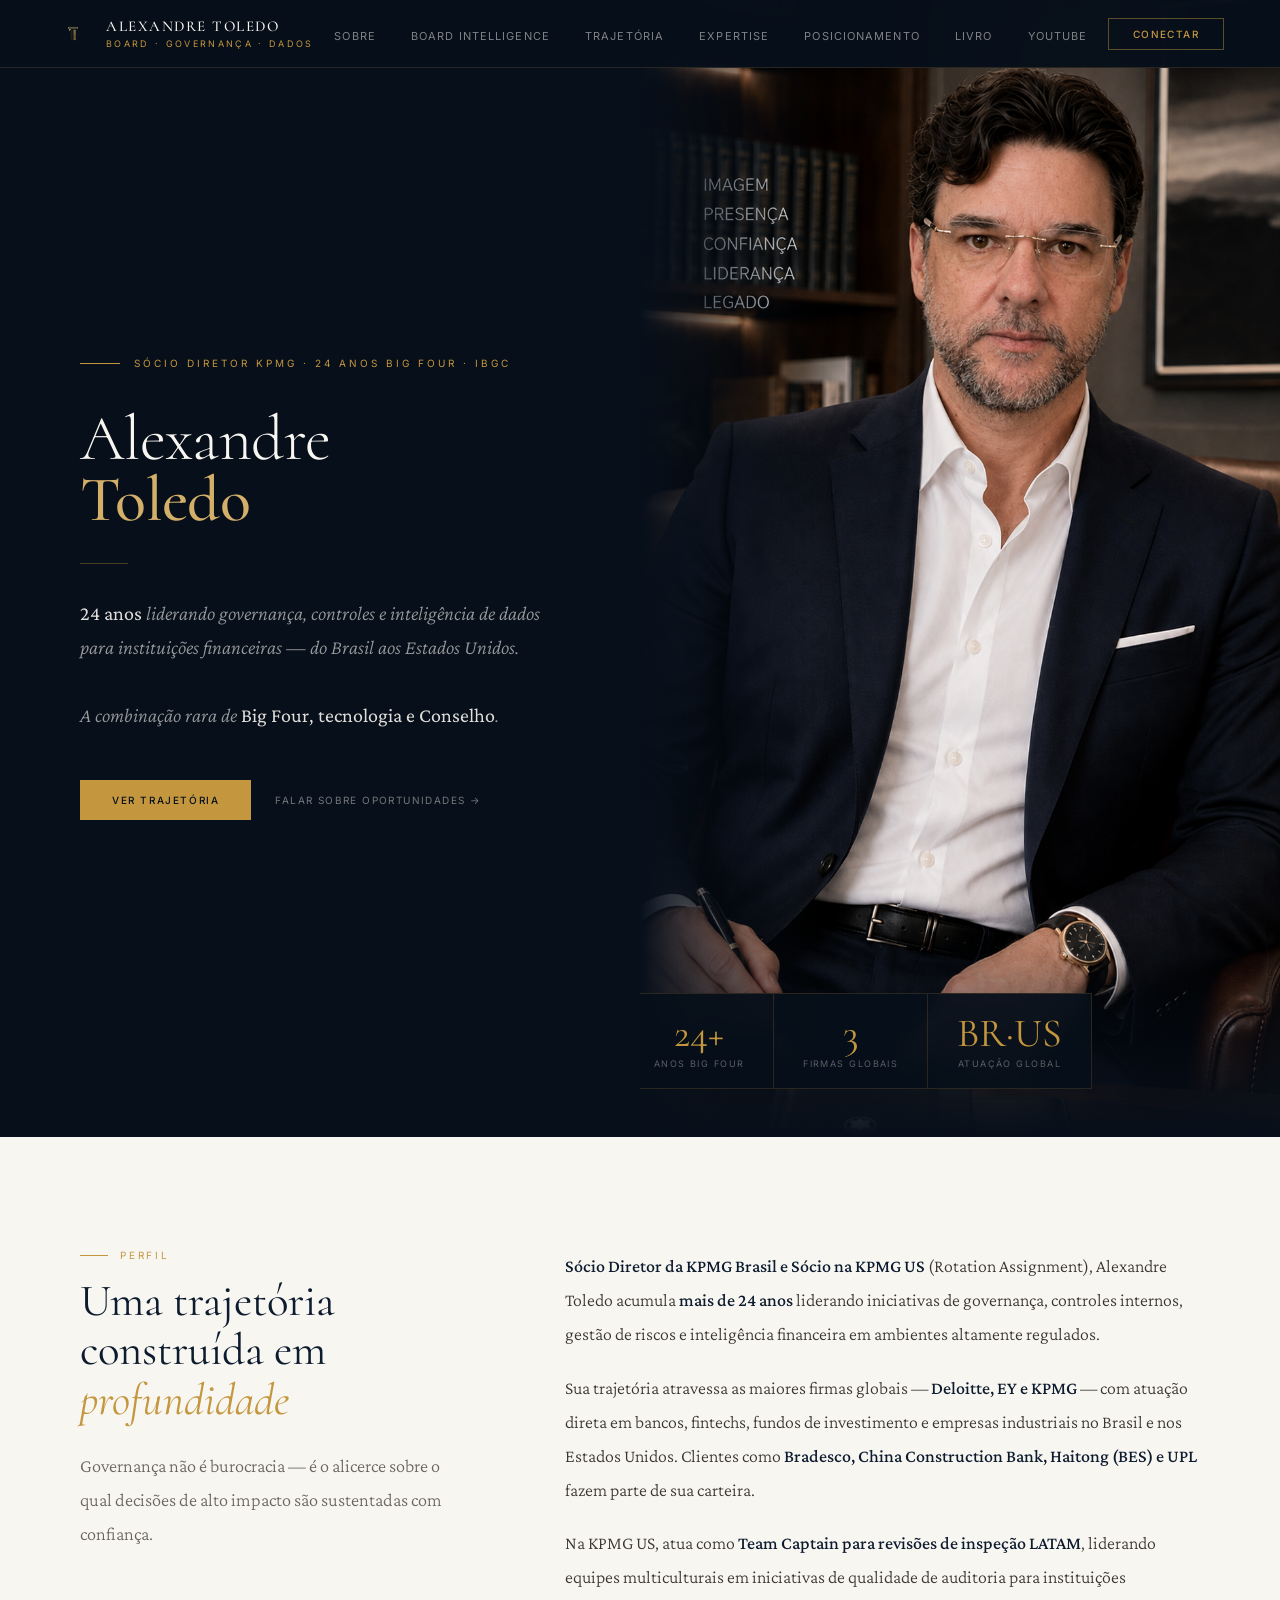
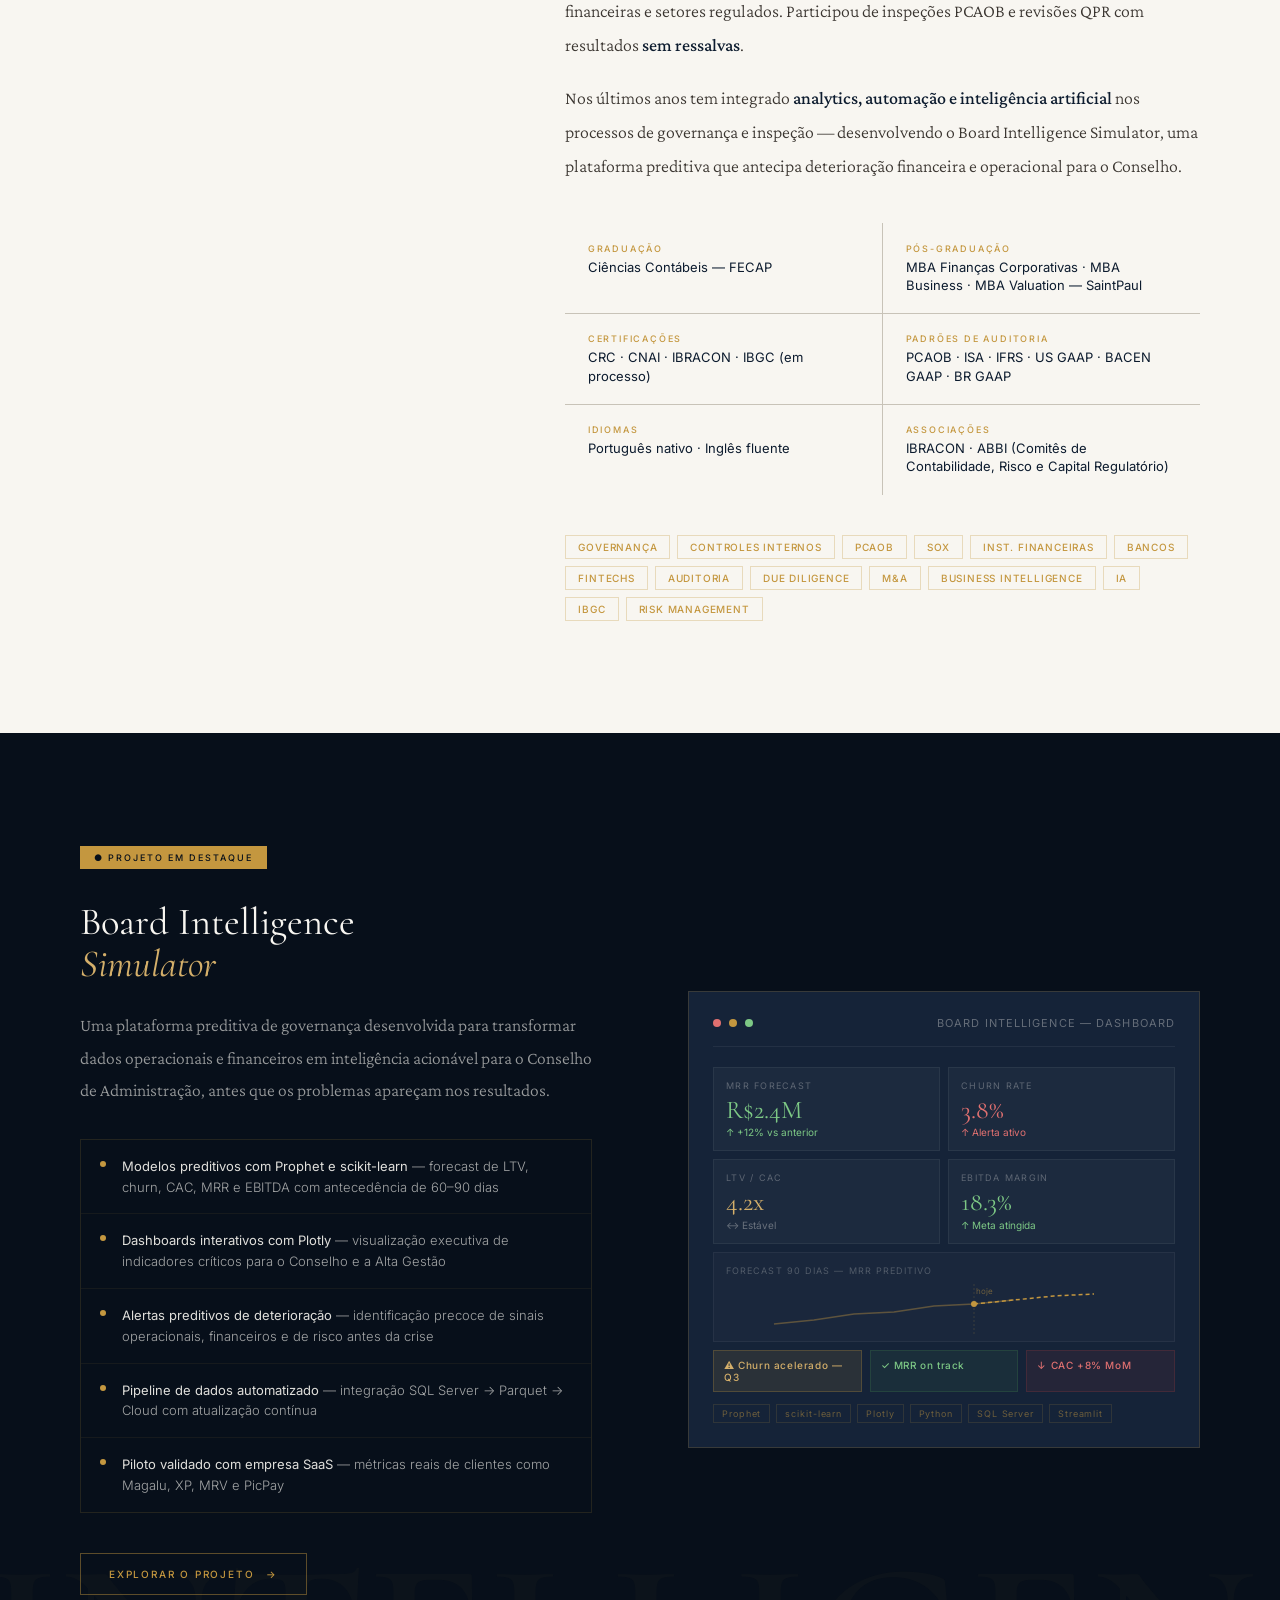
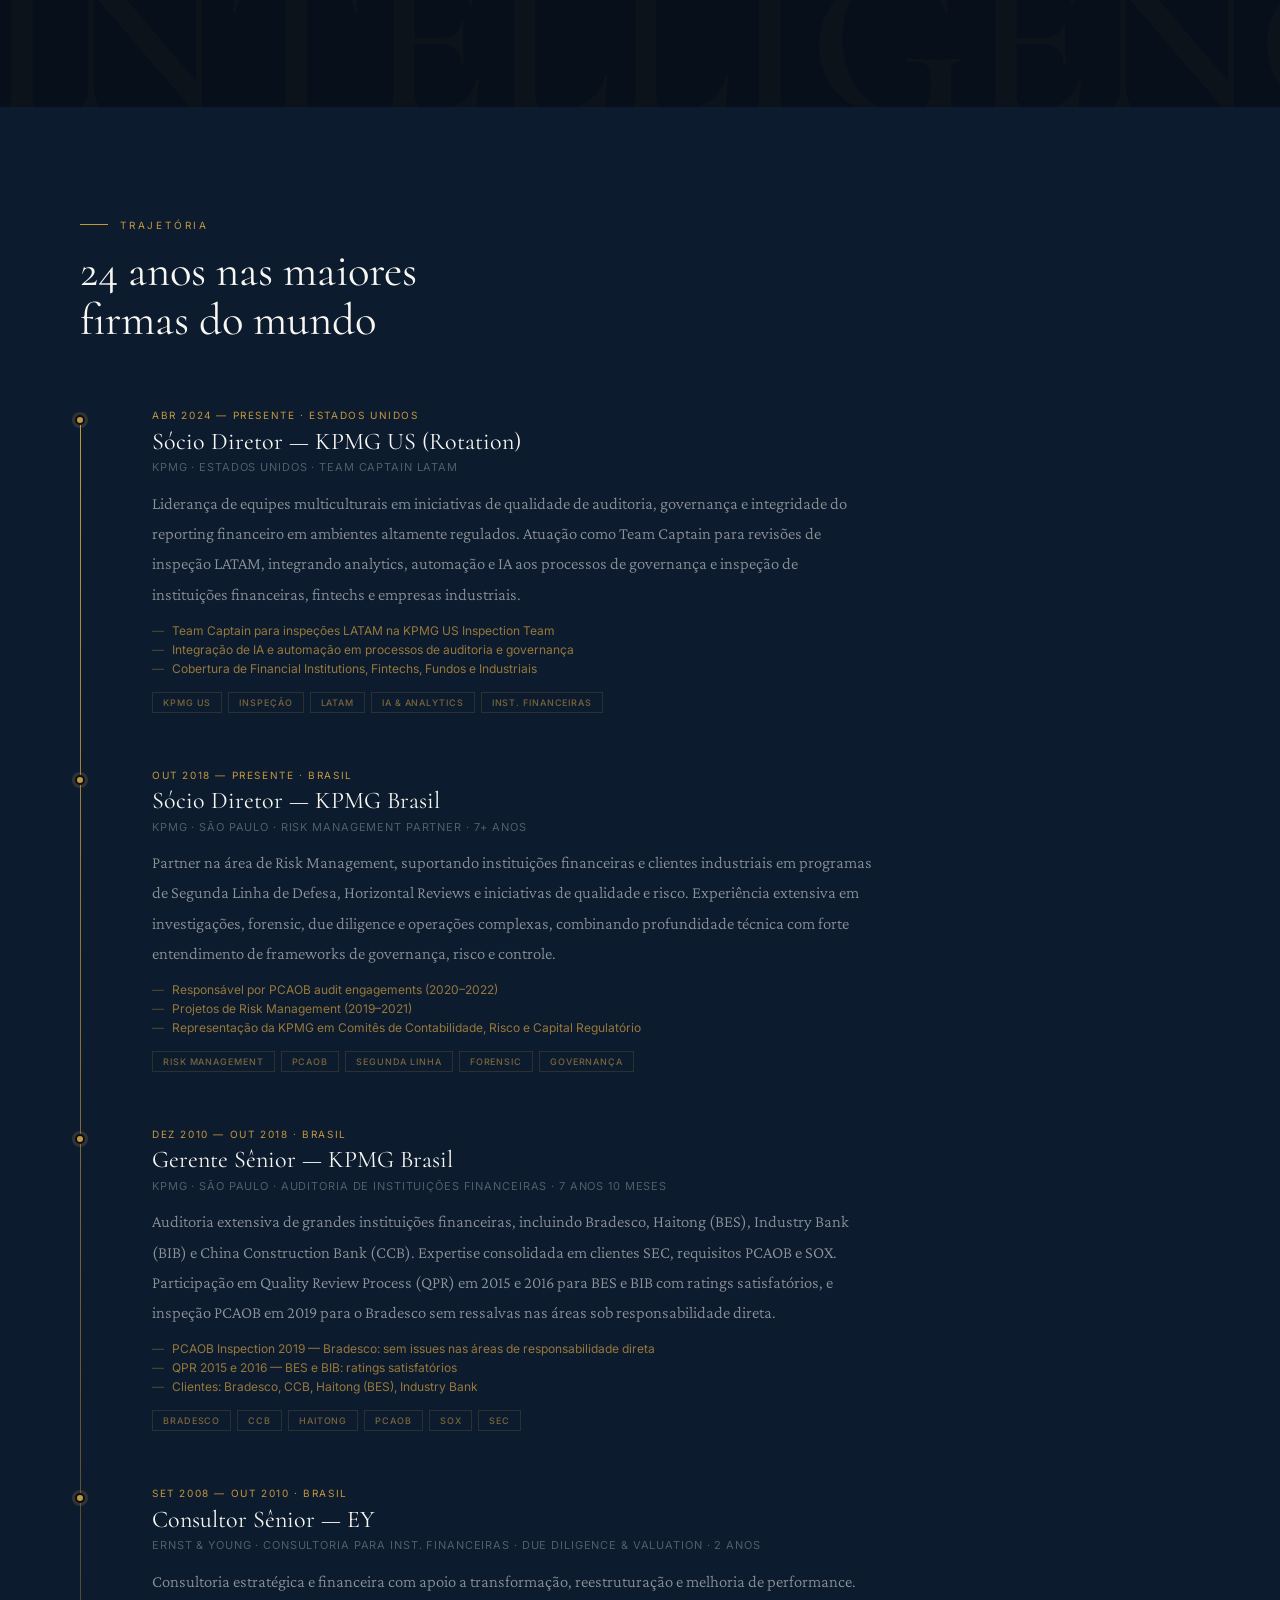
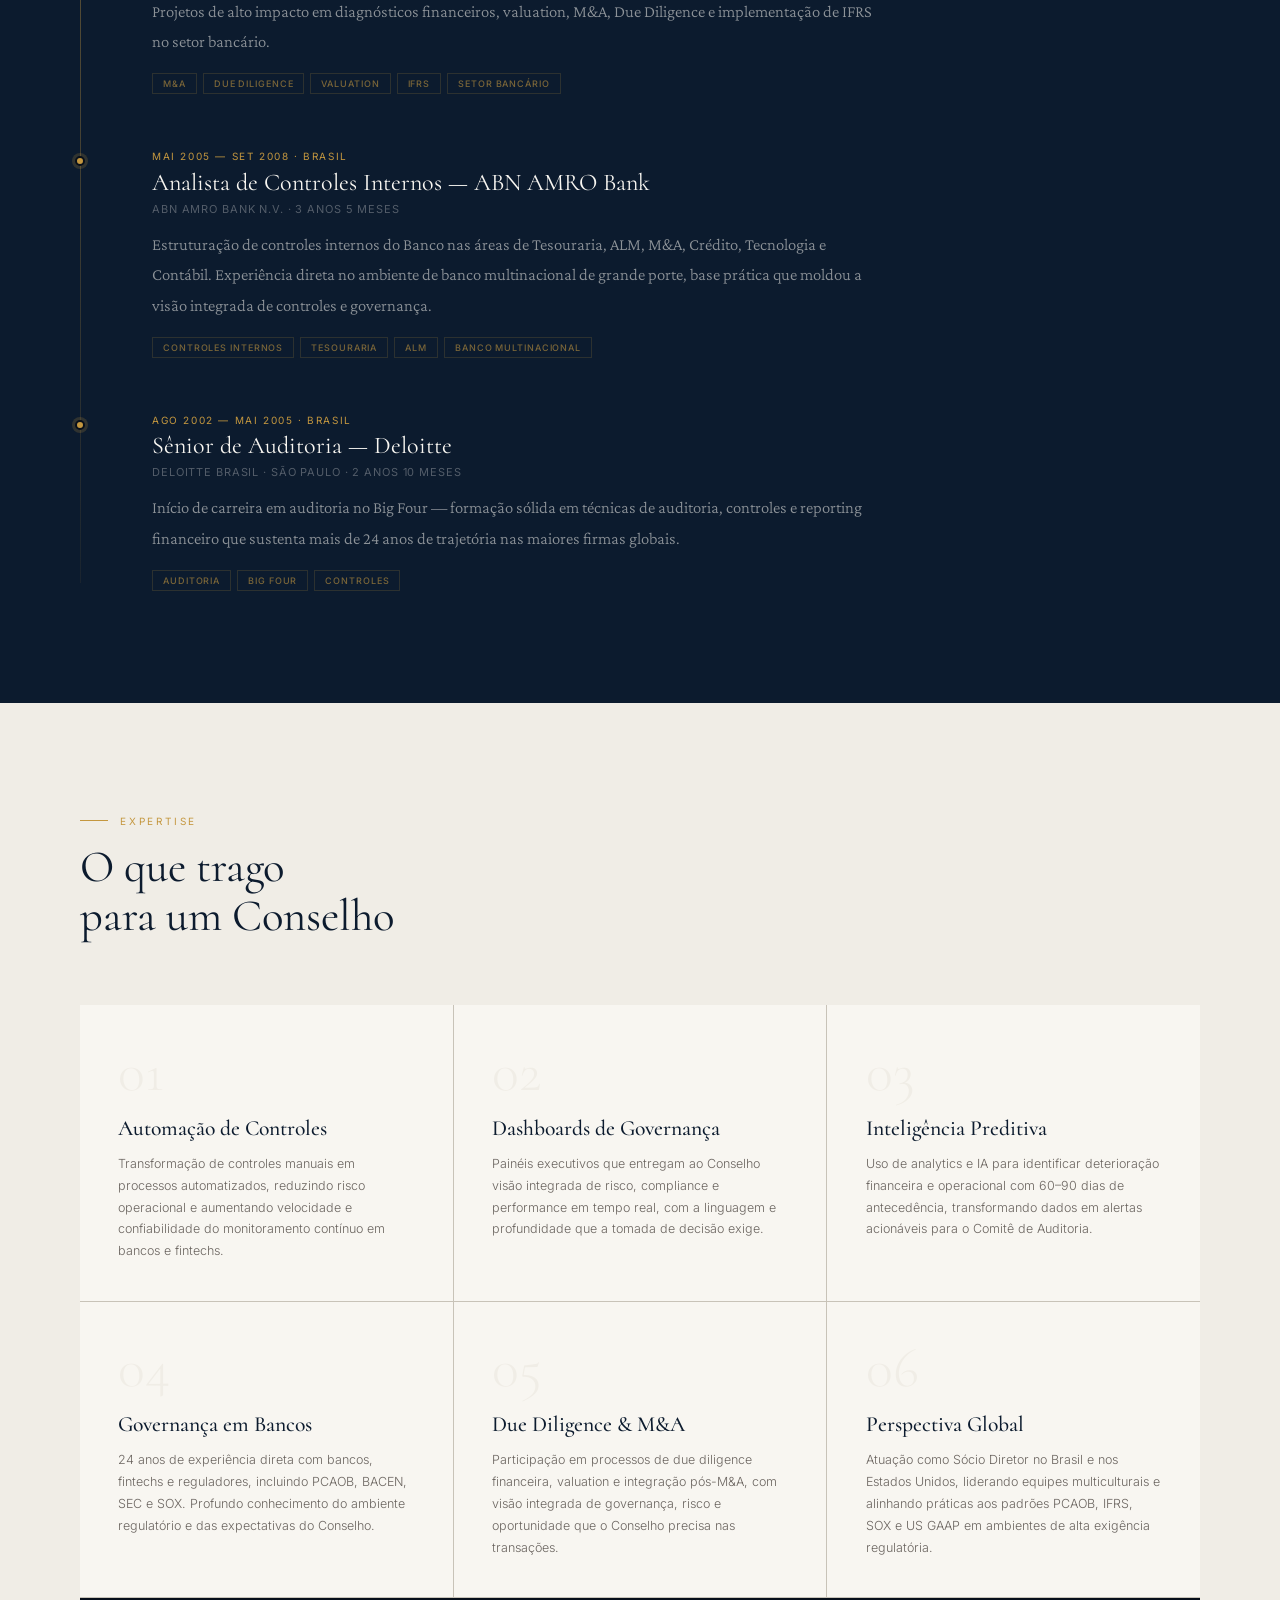
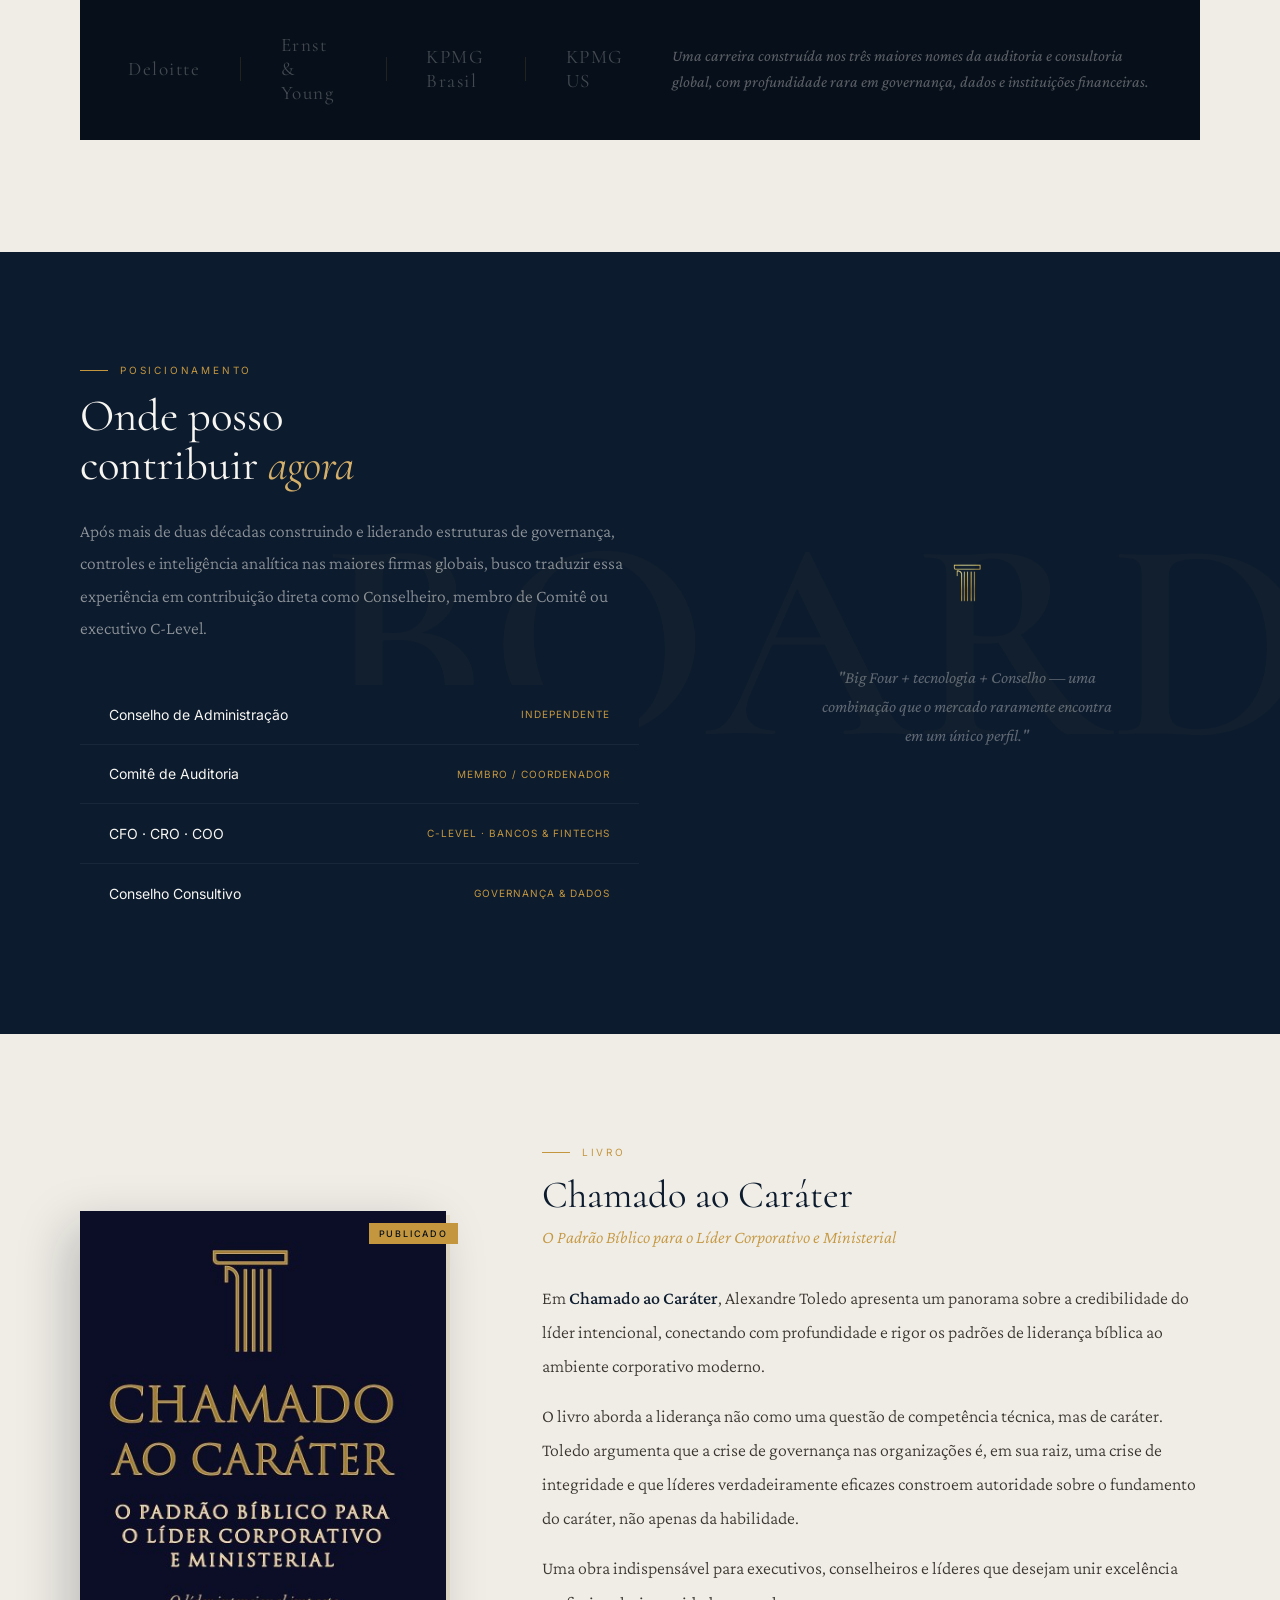
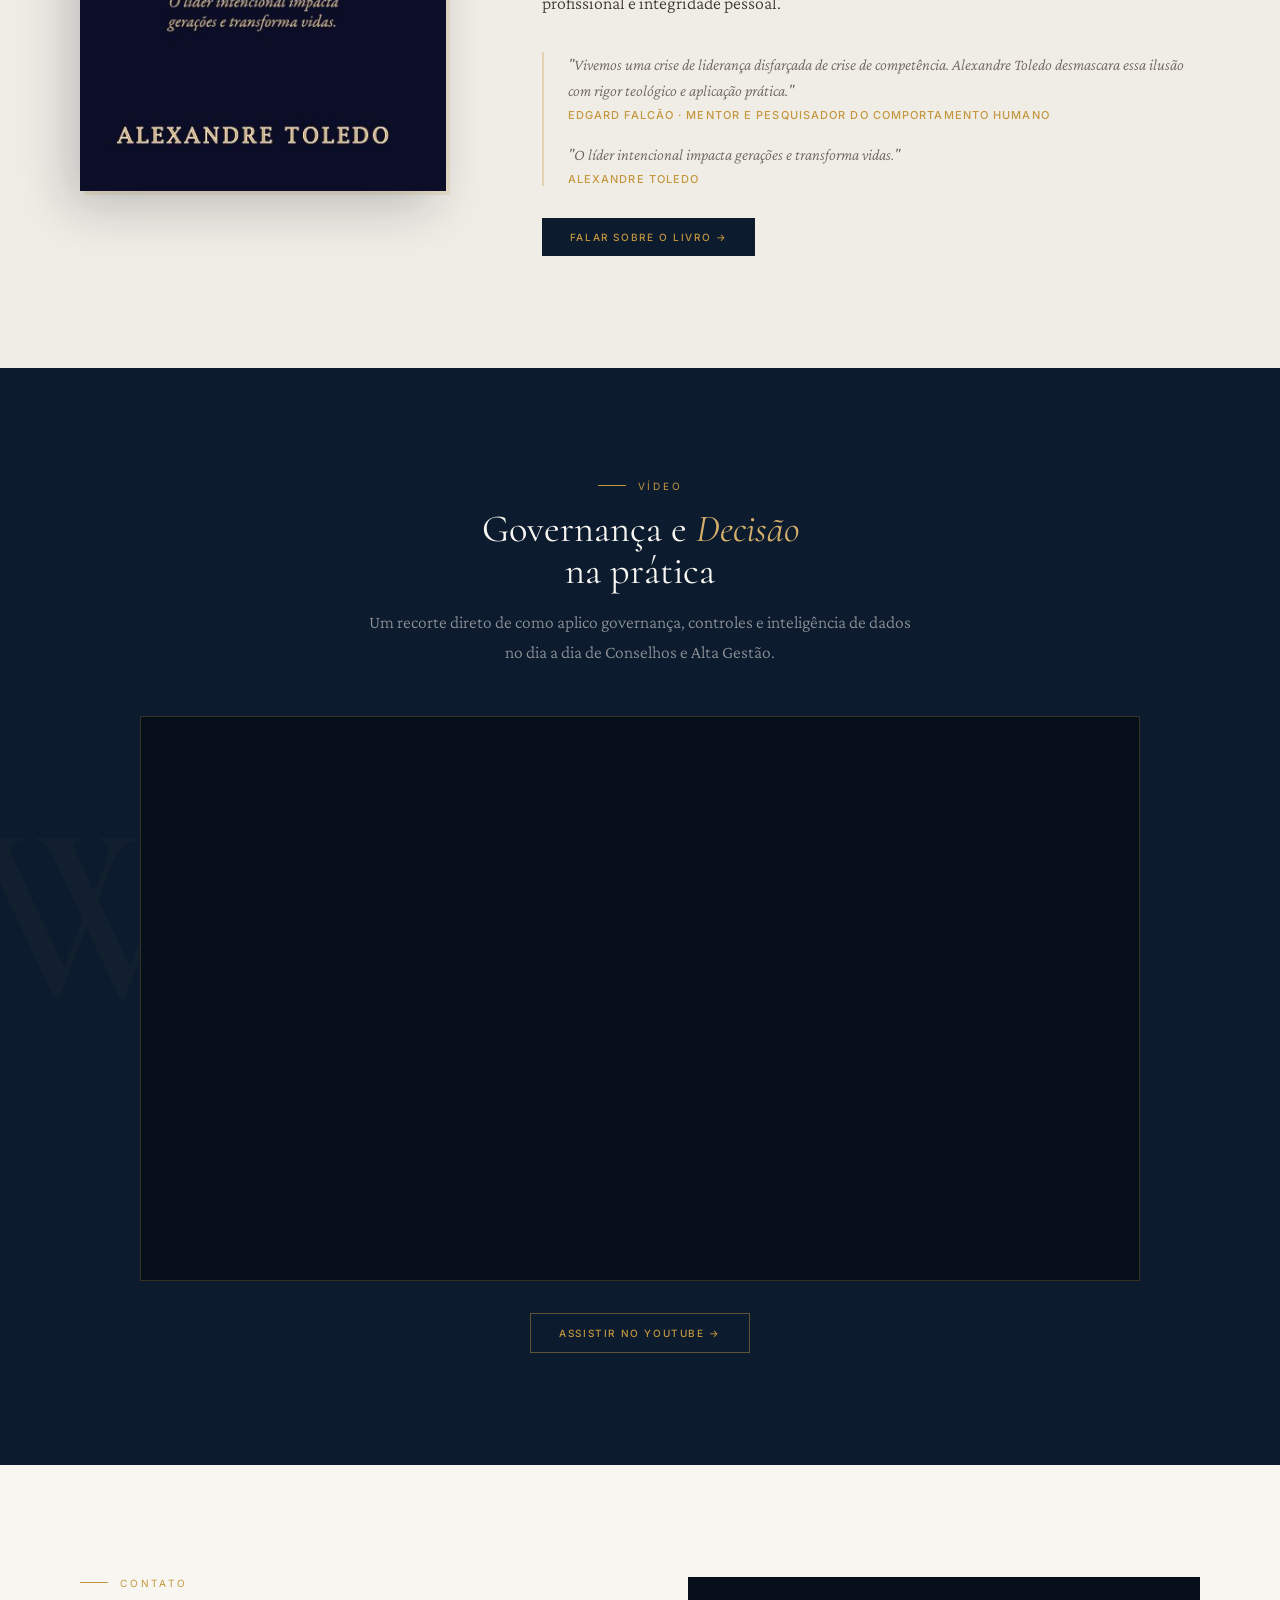
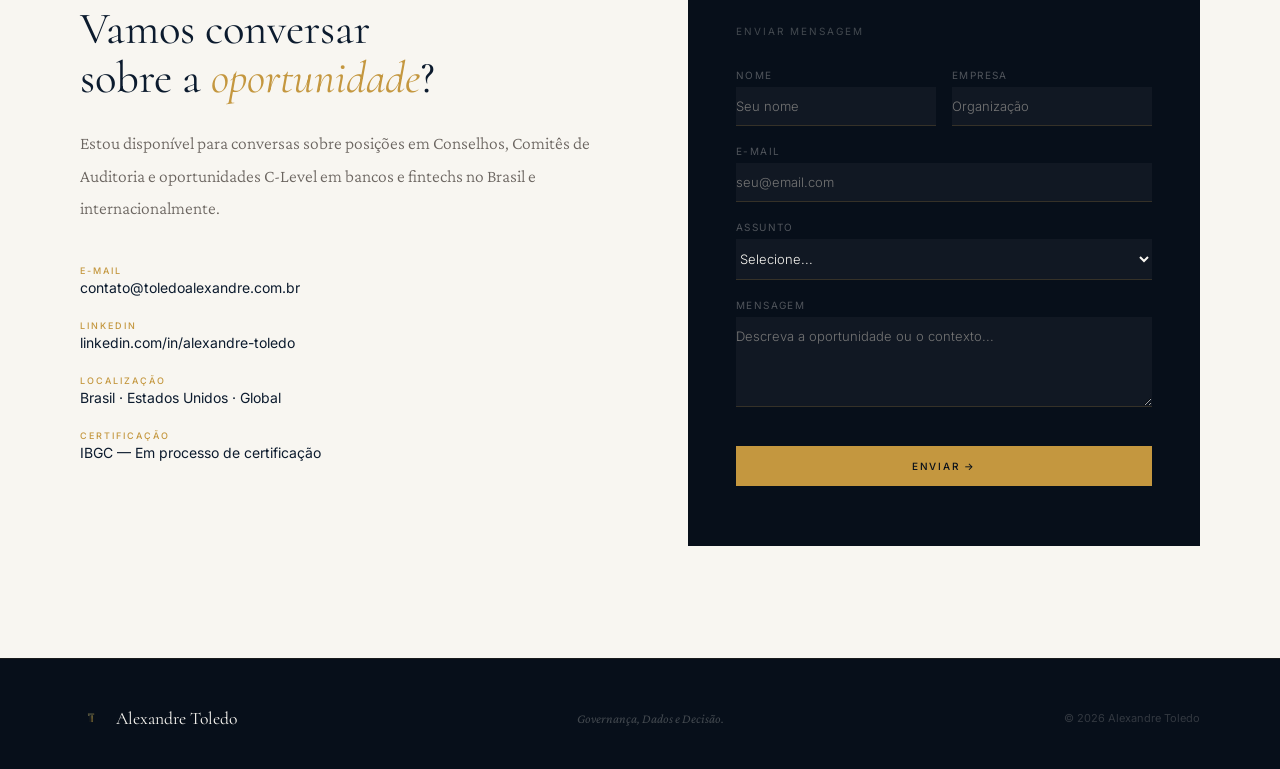
==== commit 42d3ab26: "ajuste" ====
--- a/index.html
+++ b/index.html
@@ -825,6 +825,7 @@
         </div>
         <div class="cf-row"><label for="cf-mensagem">Mensagem</label><textarea id="cf-mensagem" name="mensagem" placeholder="Descreva a oportunidade ou o contexto..."></textarea></div>
         <button type="submit" class="cf-submit">Enviar →</button>
+        <div id="cf-note" style="margin-top:12px; font-size:11px; letter-spacing:0.02em; color:rgba(248,246,241,0.6);"></div>
       </form>
     </div>
   </div>
@@ -853,6 +854,31 @@
   el.style.transition='opacity 0.5s ease, transform 0.5s ease';
   obs.observe(el);
 });
+
+const form = document.querySelector('.contato-form');
+const note = document.getElementById('cf-note');
+if (form) {
+  form.addEventListener('submit', async (e) => {
+    e.preventDefault();
+    const name = form.querySelector('#cf-nome').value.trim();
+    note.textContent = 'Enviando...';
+    try {
+      const response = await fetch(form.action, {
+        method: form.method,
+        body: new FormData(form),
+        headers: { 'Accept': 'application/json' }
+      });
+      if (response.ok) {
+        note.textContent = `Obrigada, ${name || 'visitante'}! Sua mensagem foi enviada com sucesso. Em breve entraremos em contato.`;
+        form.reset();
+      } else {
+        note.textContent = 'Não foi possível enviar sua mensagem. Tente novamente.';
+      }
+    } catch (error) {
+      note.textContent = 'Ocorreu um erro ao enviar. Verifique sua conexão e tente novamente.';
+    }
+  });
+}
 </script>
 </body>
 </html>
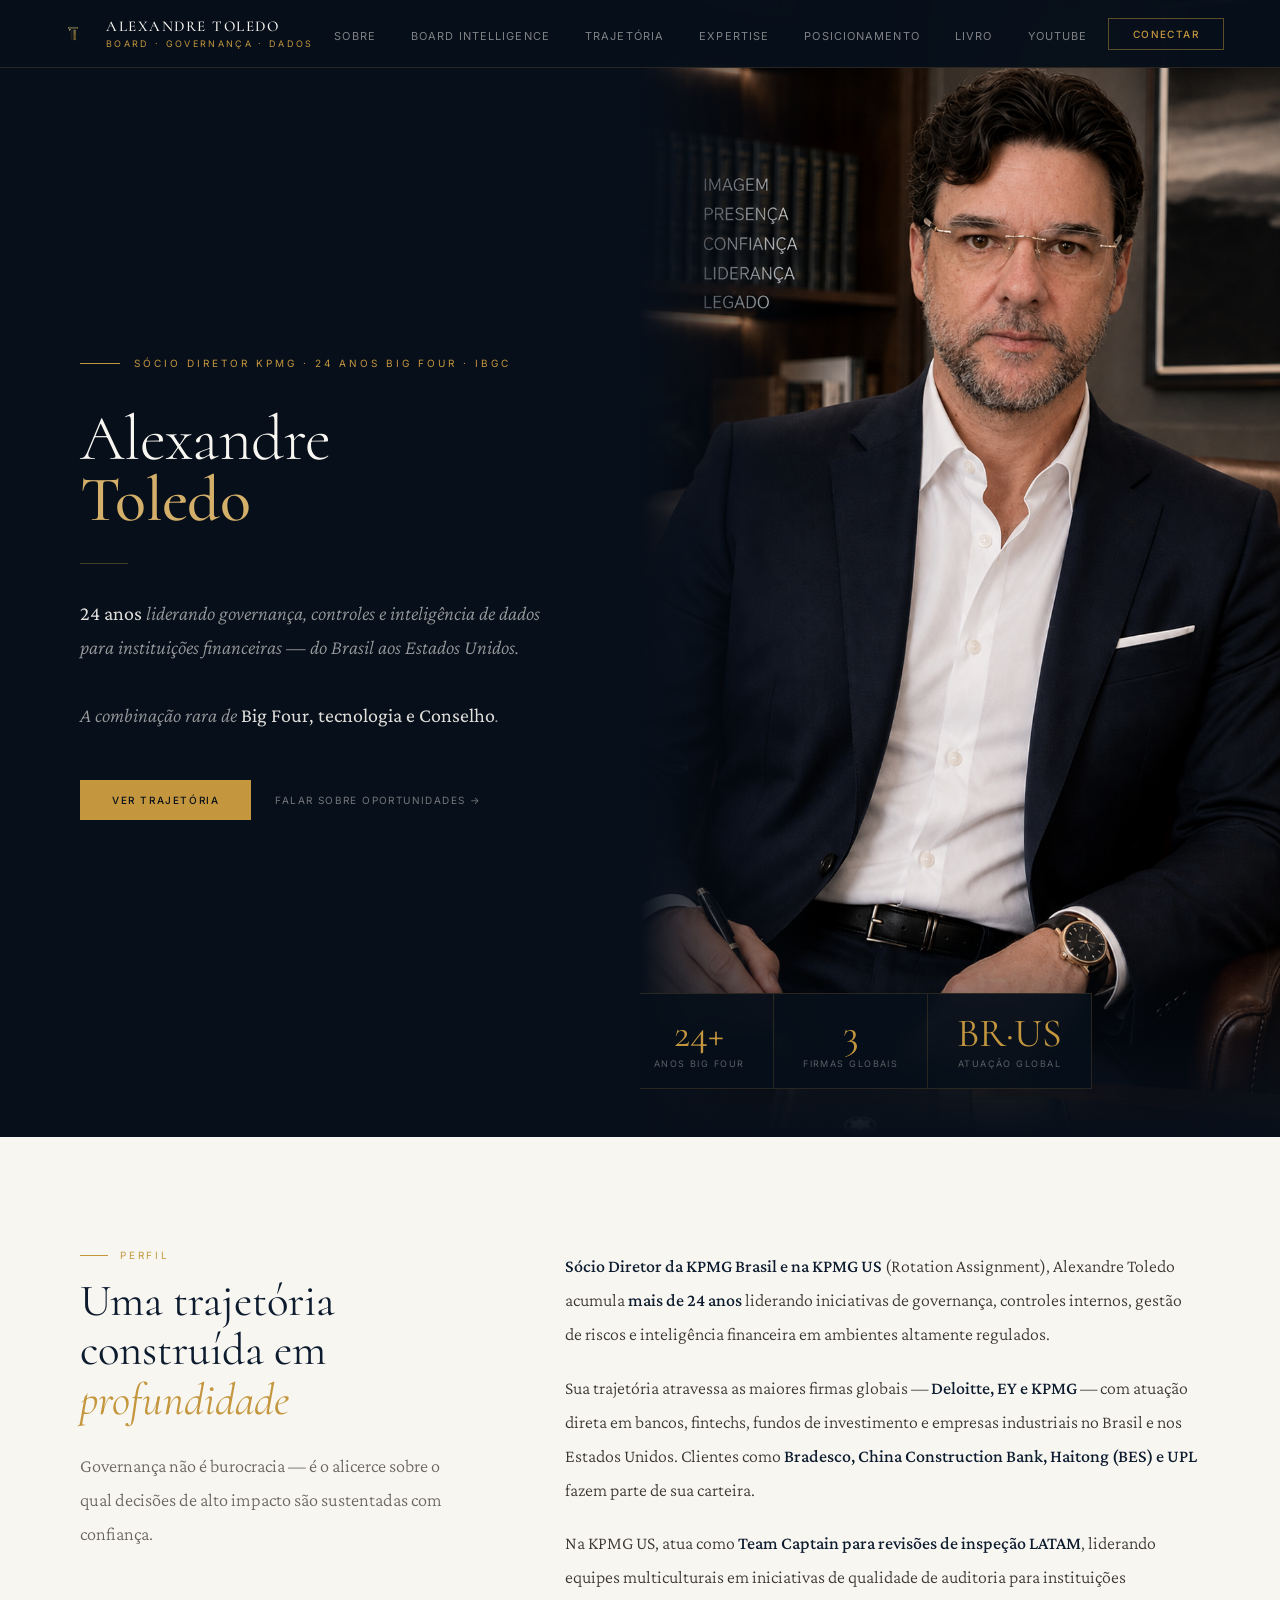
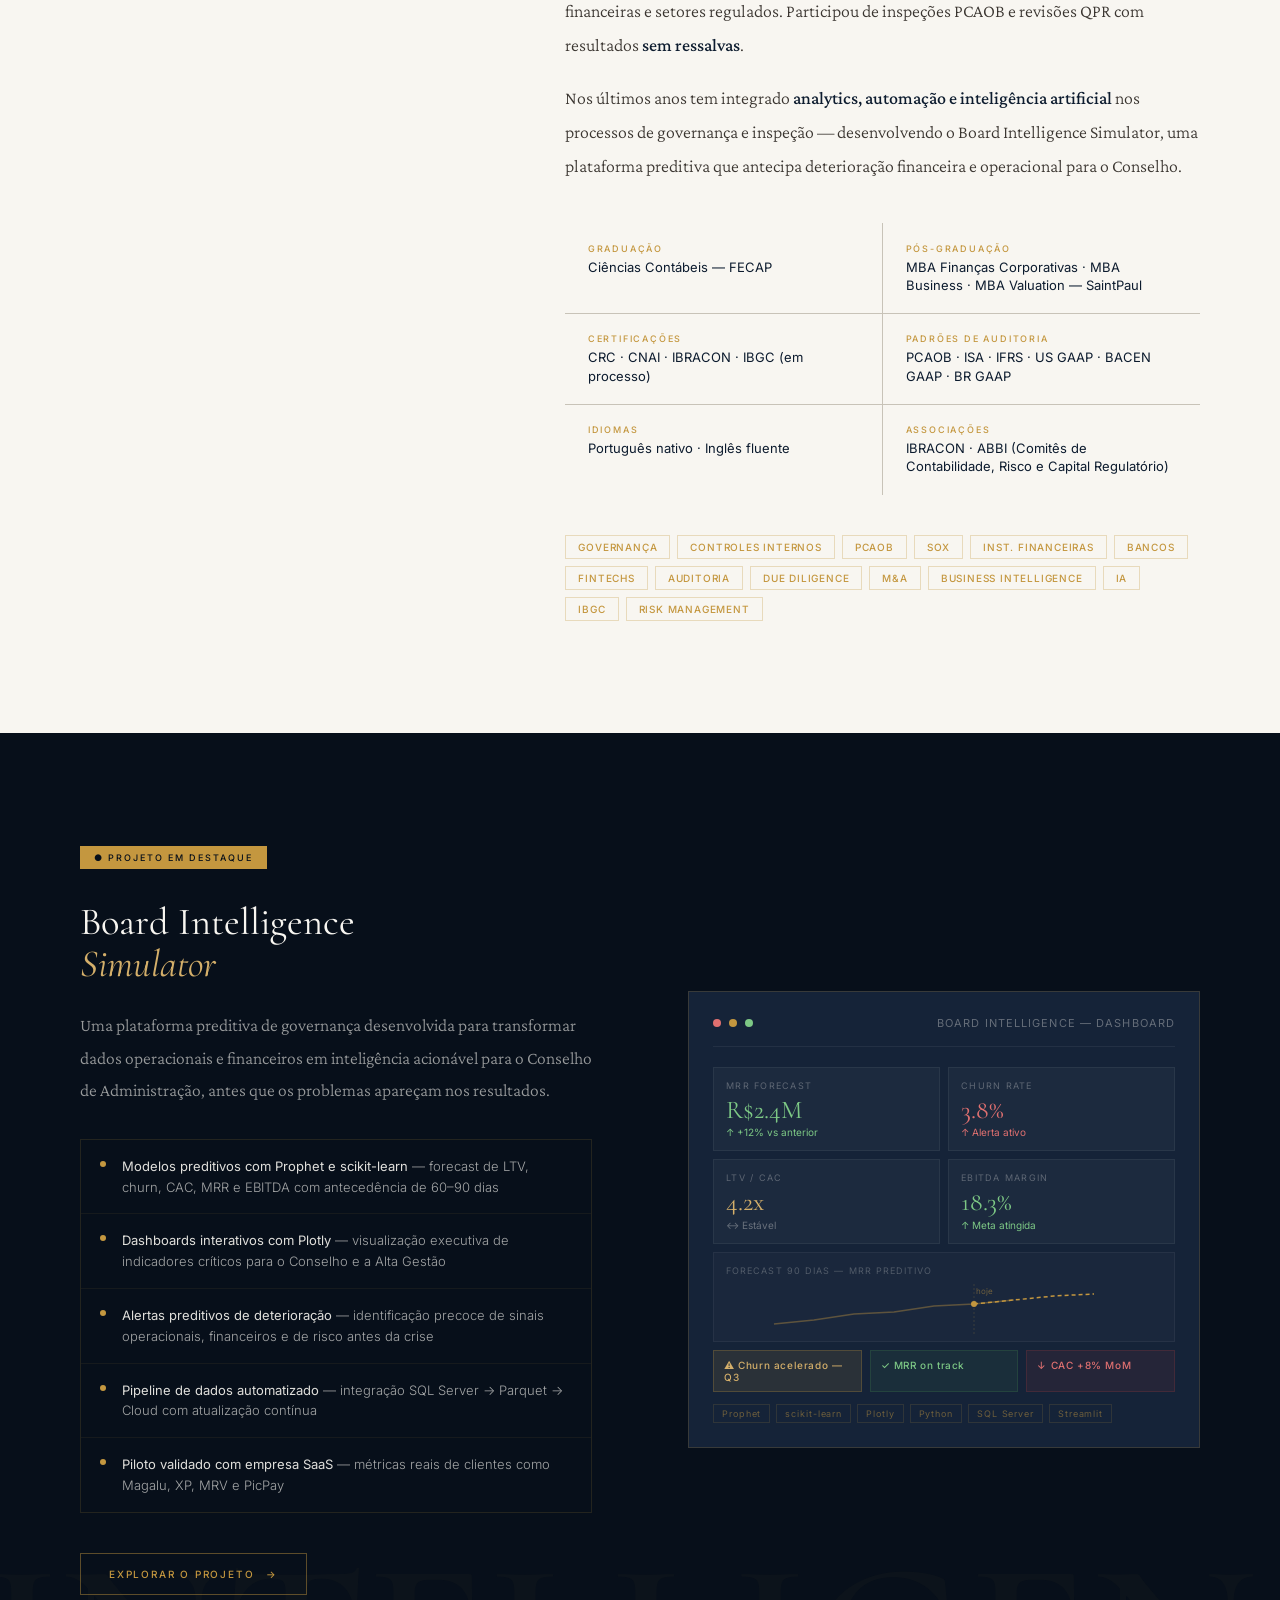
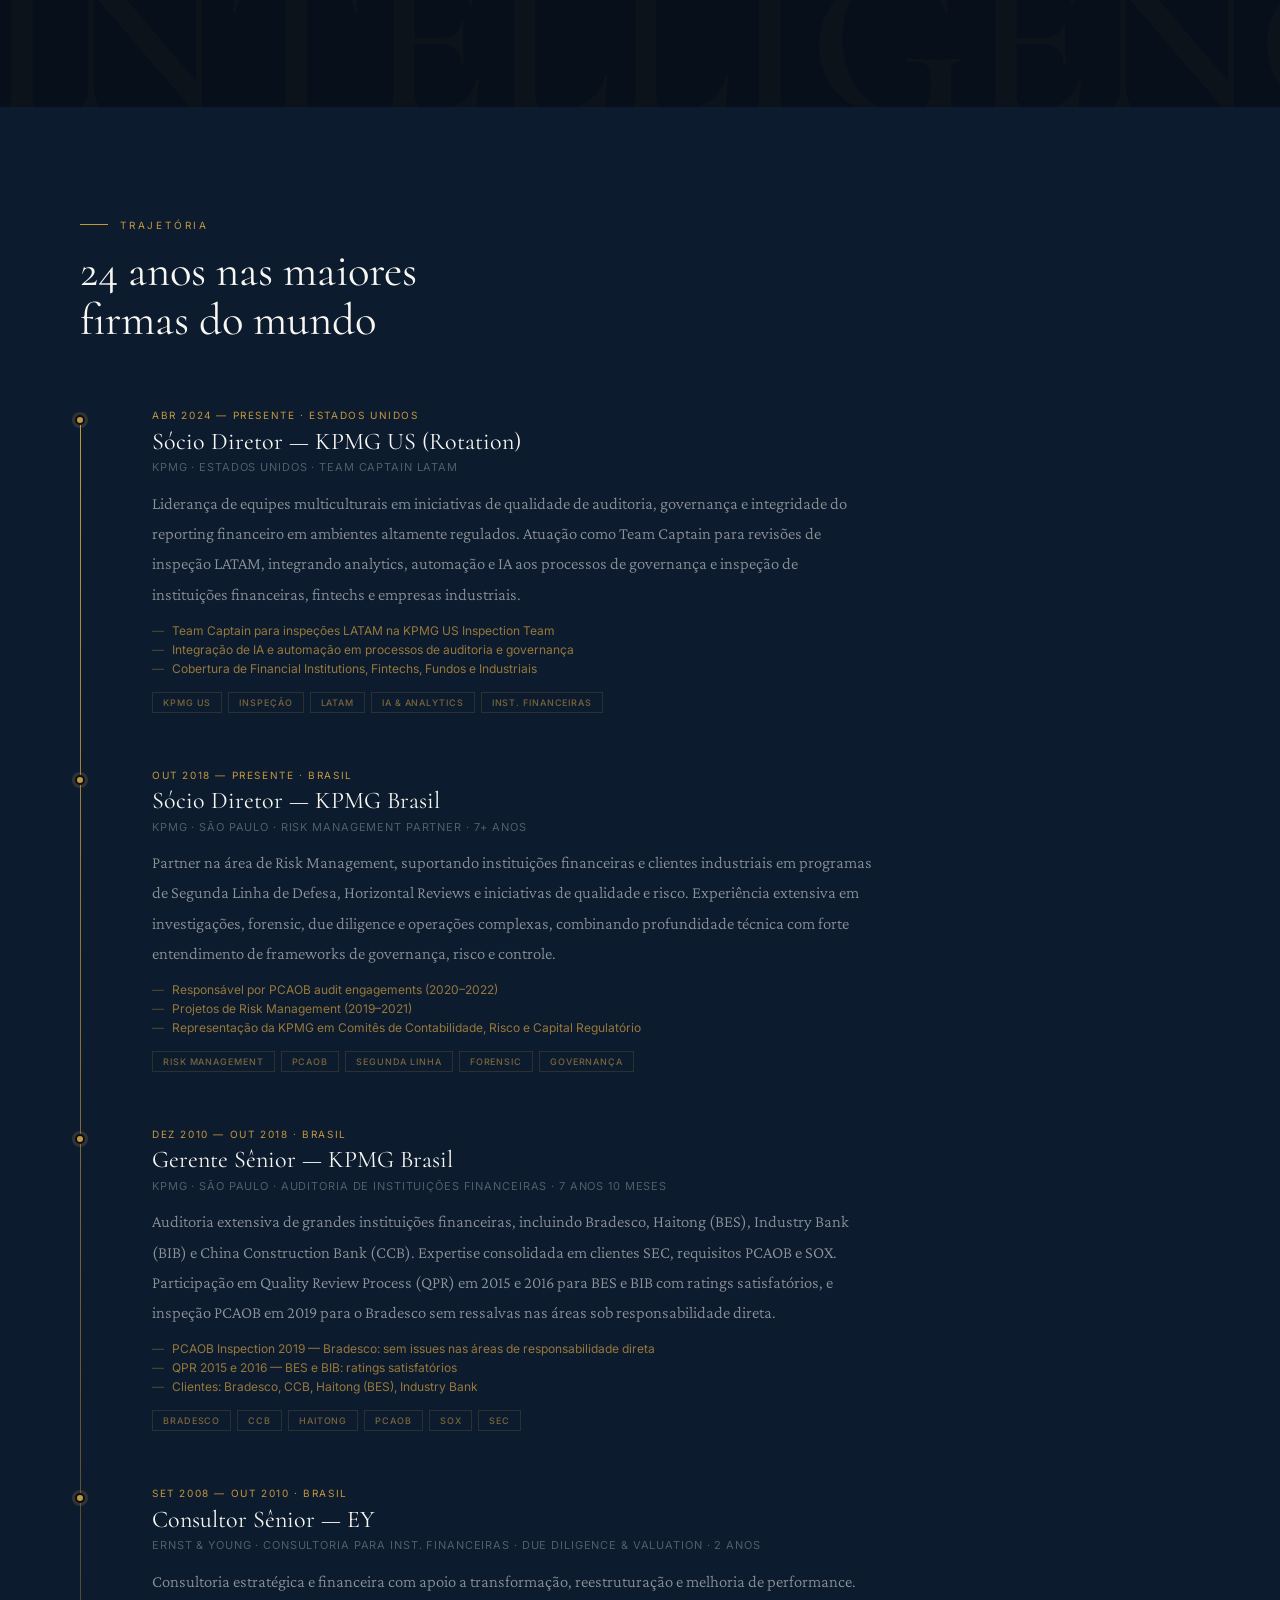
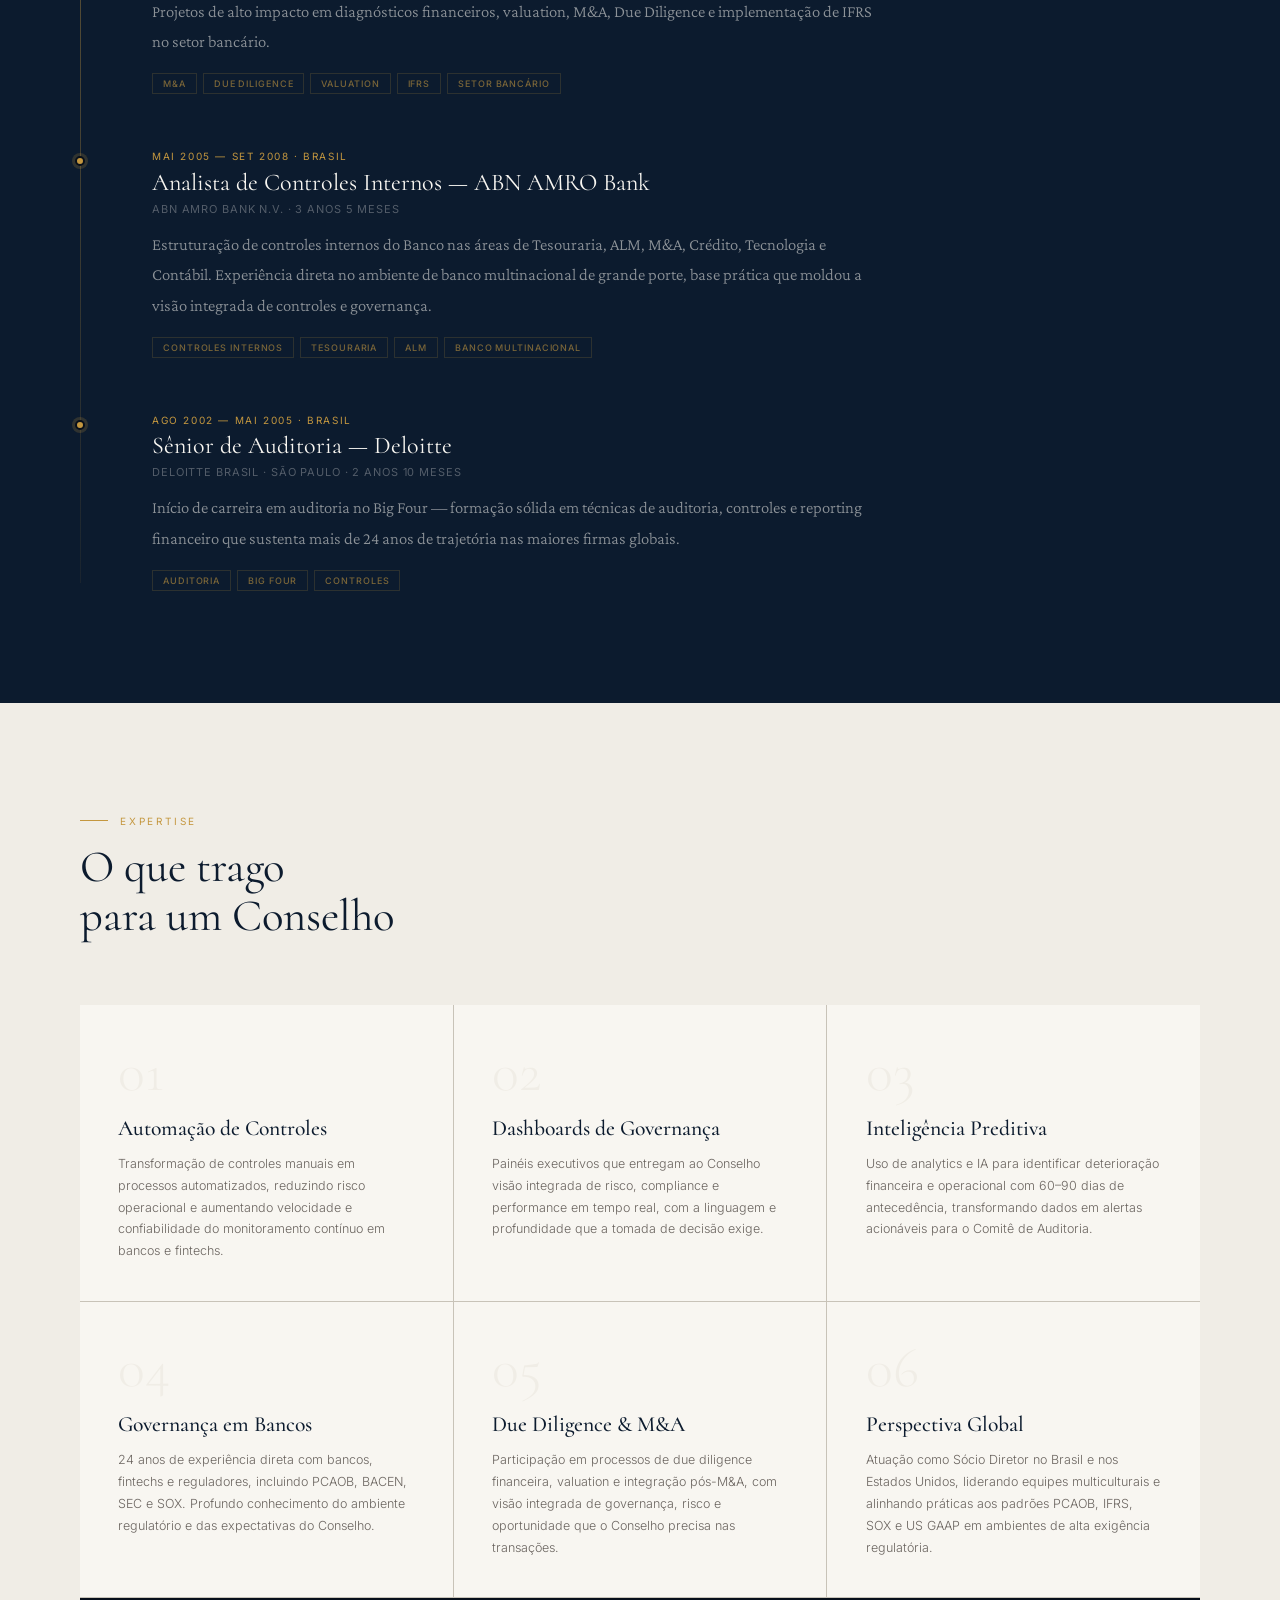
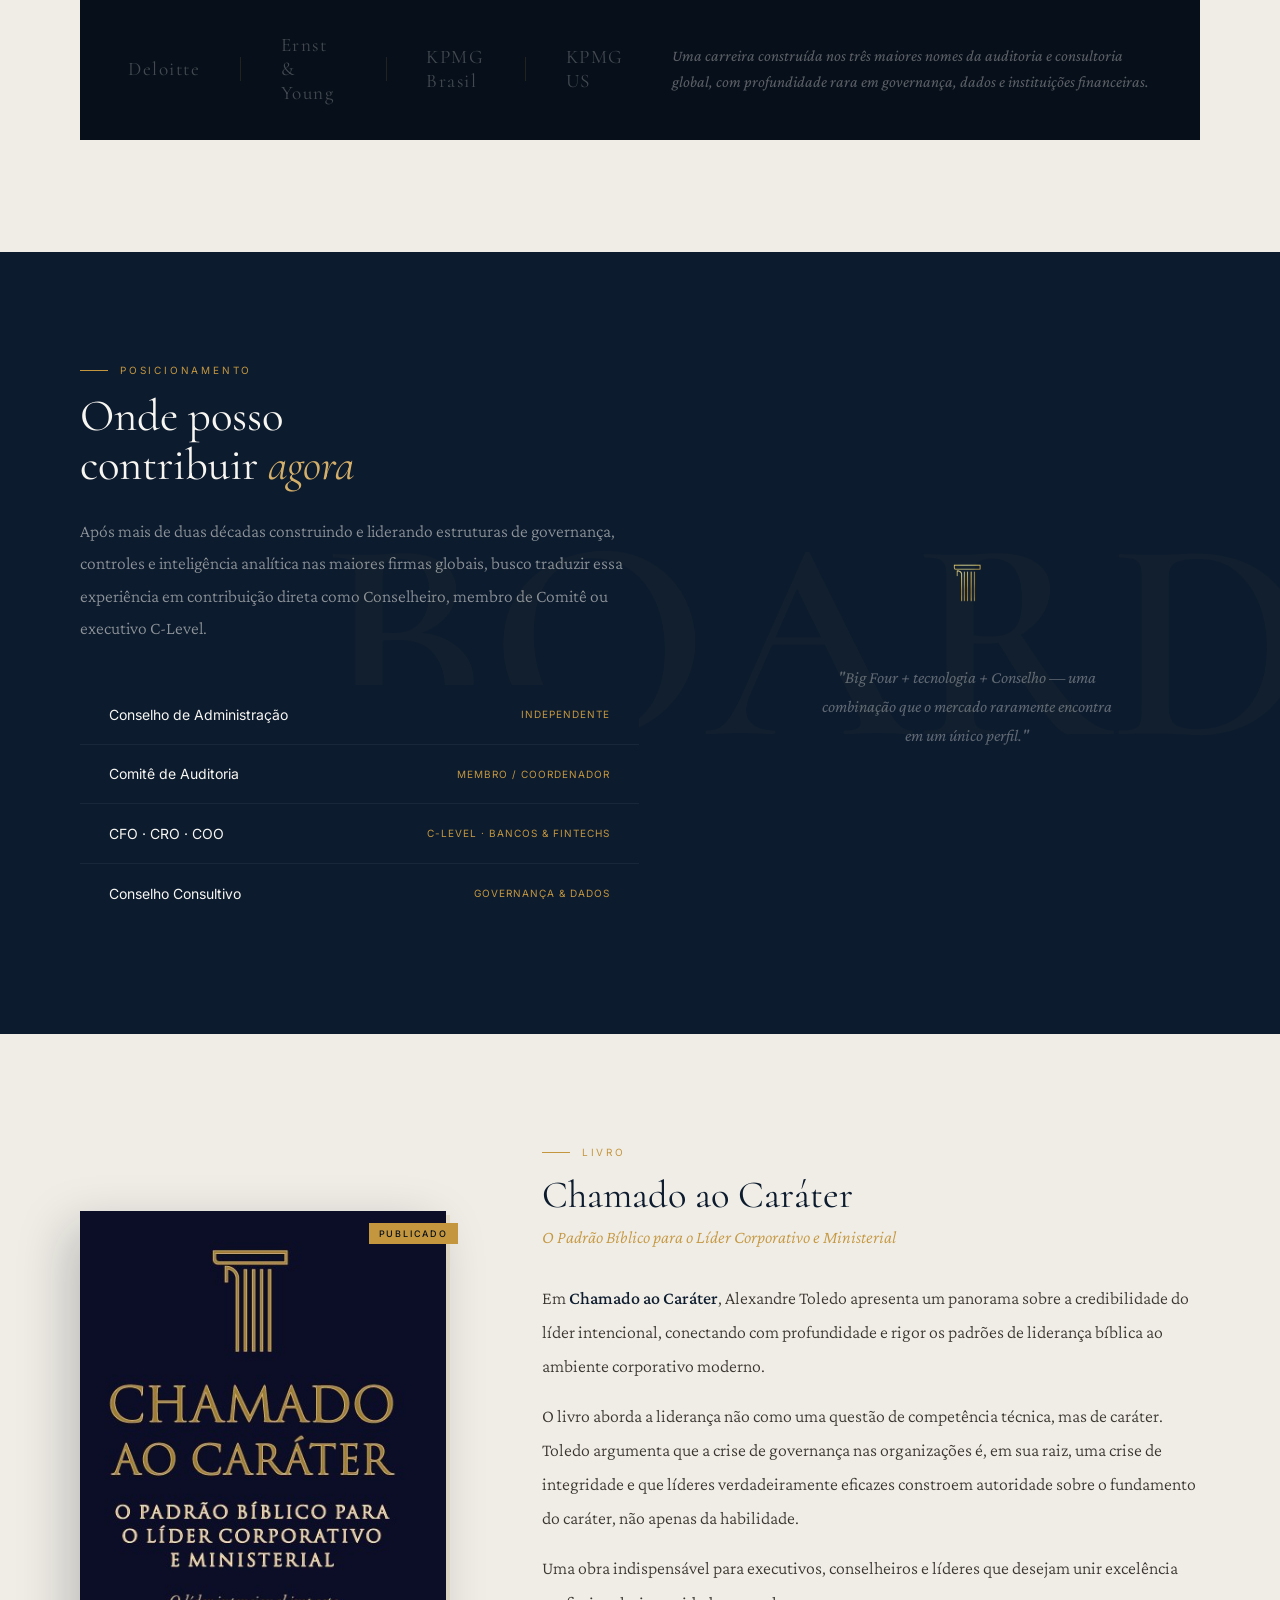
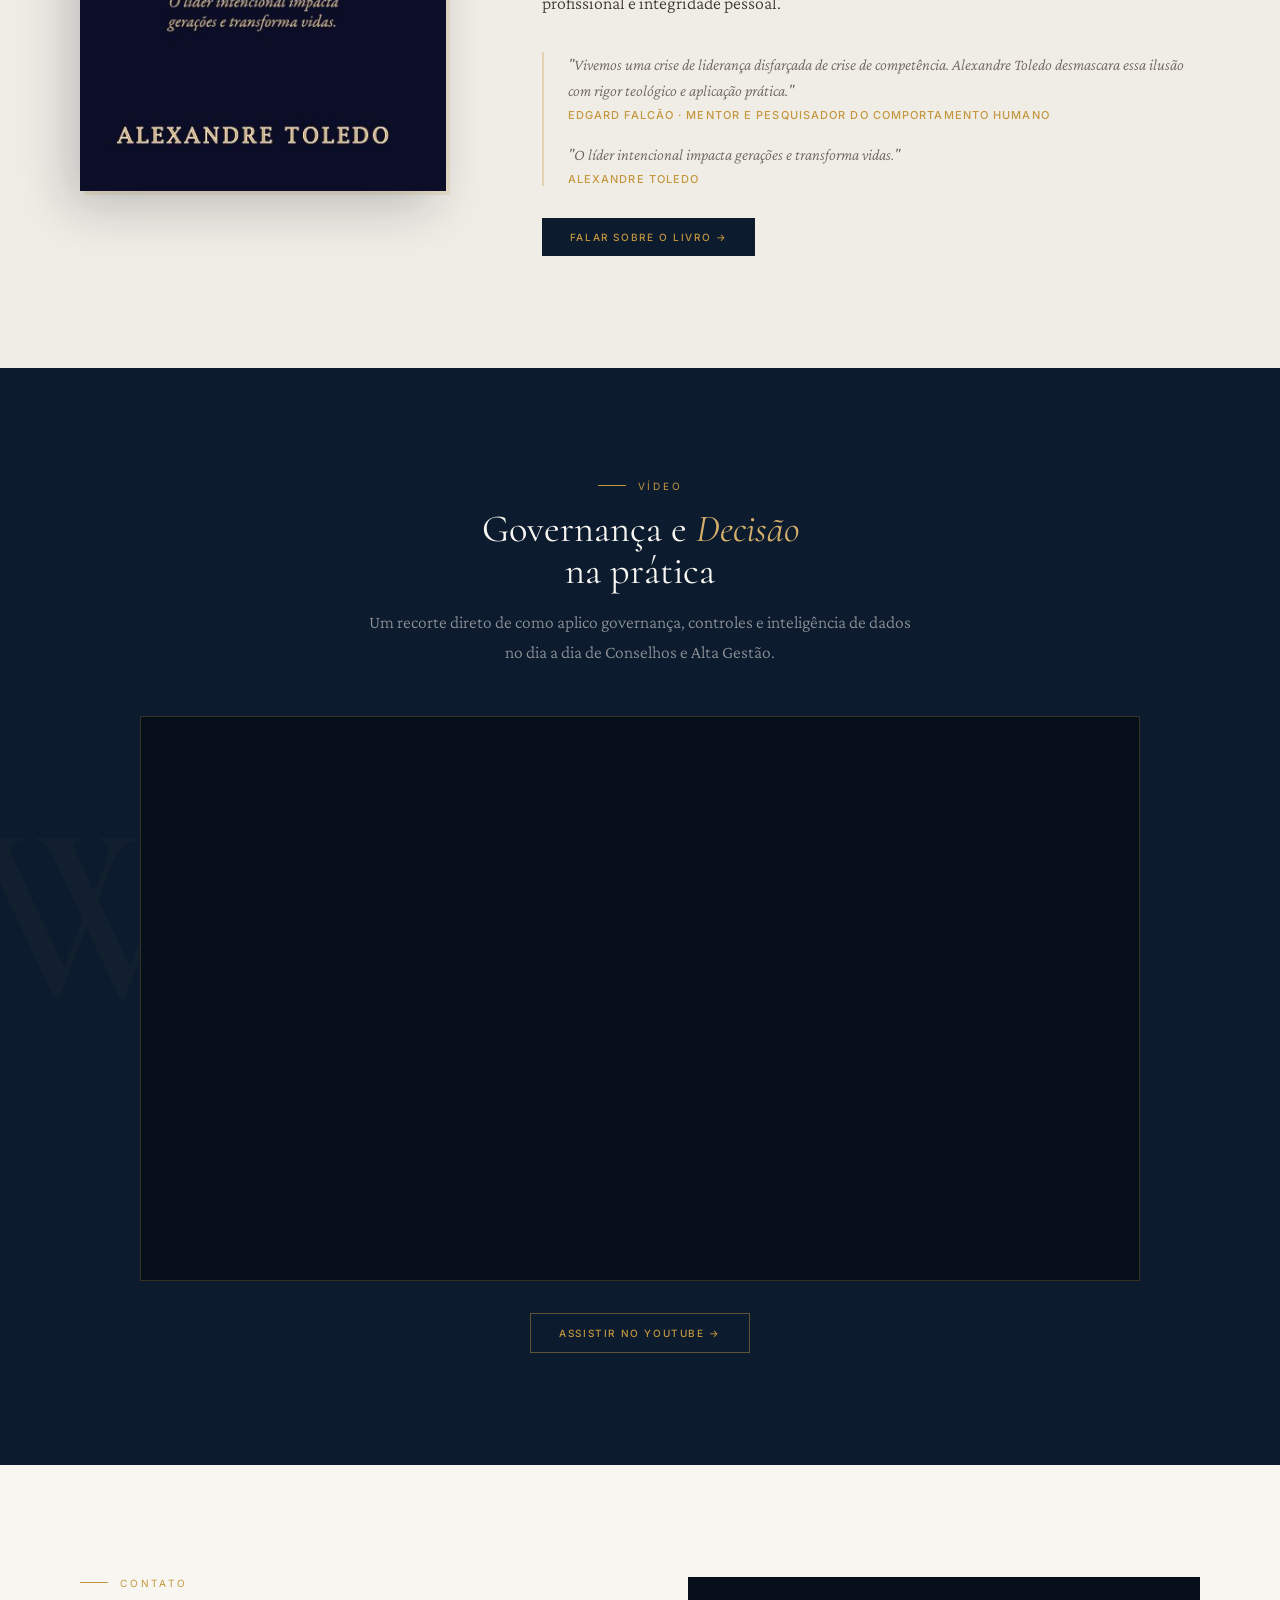
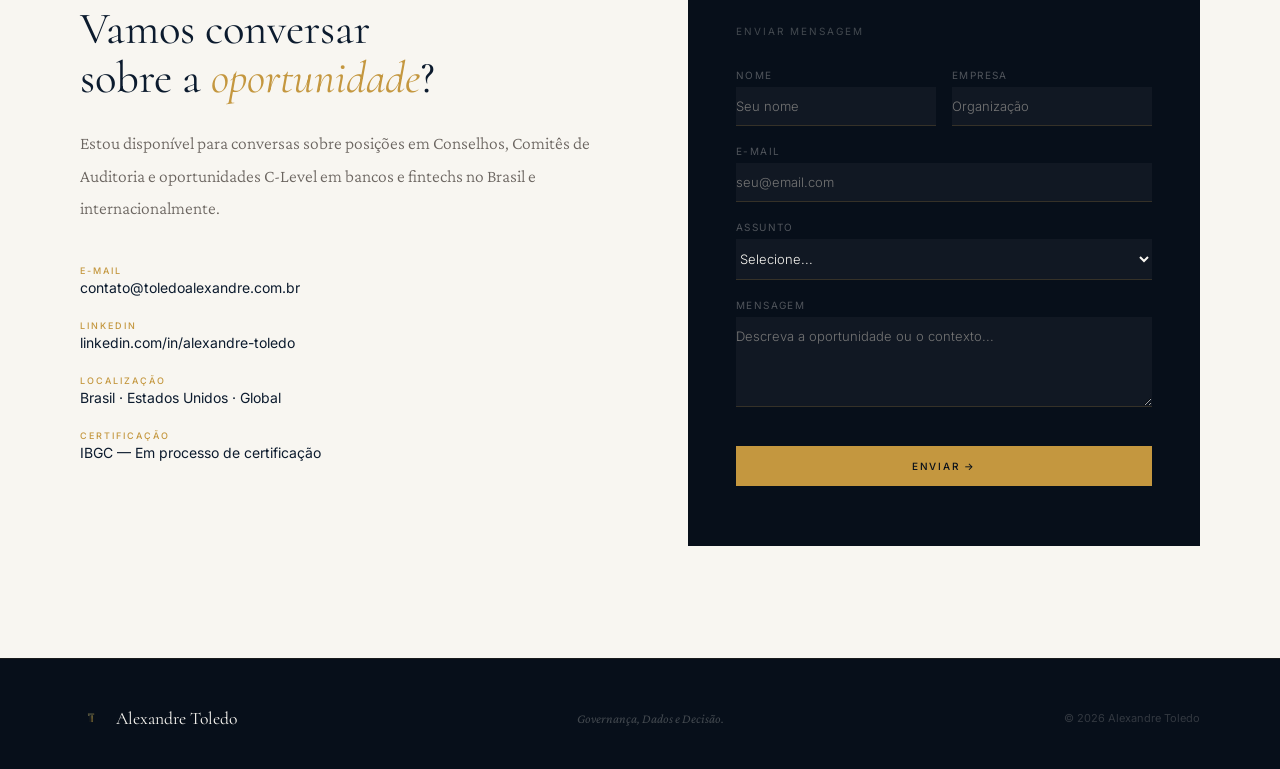
==== commit d6330b4e: "ajuste" ====
--- a/index.html
+++ b/index.html
@@ -402,7 +402,7 @@
     </div>
     <div>
       <div class="sobre-bio">
-        <p><strong>Sócio Diretor da KPMG Brasil e Sócio na KPMG US</strong> (Rotation Assignment), Alexandre Toledo acumula <strong>mais de 24 anos</strong> liderando iniciativas de governança, controles internos, gestão de riscos e inteligência financeira em ambientes altamente regulados.</p>
+        <p><strong>Sócio Diretor da KPMG Brasil e na KPMG US</strong> (Rotation Assignment), Alexandre Toledo acumula <strong>mais de 24 anos</strong> liderando iniciativas de governança, controles internos, gestão de riscos e inteligência financeira em ambientes altamente regulados.</p>
         <p>Sua trajetória atravessa as maiores firmas globais — <strong>Deloitte, EY e KPMG</strong> — com atuação direta em bancos, fintechs, fundos de investimento e empresas industriais no Brasil e nos Estados Unidos. Clientes como <strong>Bradesco, China Construction Bank, Haitong (BES) e UPL</strong> fazem parte de sua carteira.</p>
         <p>Na KPMG US, atua como <strong>Team Captain para revisões de inspeção LATAM</strong>, liderando equipes multiculturais em iniciativas de qualidade de auditoria para instituições financeiras e setores regulados. Participou de inspeções PCAOB e revisões QPR com resultados <strong>sem ressalvas</strong>.</p>
         <p>Nos últimos anos tem integrado <strong>analytics, automação e inteligência artificial</strong> nos processos de governança e inspeção — desenvolvendo o Board Intelligence Simulator, uma plataforma preditiva que antecipa deterioração financeira e operacional para o Conselho.</p>
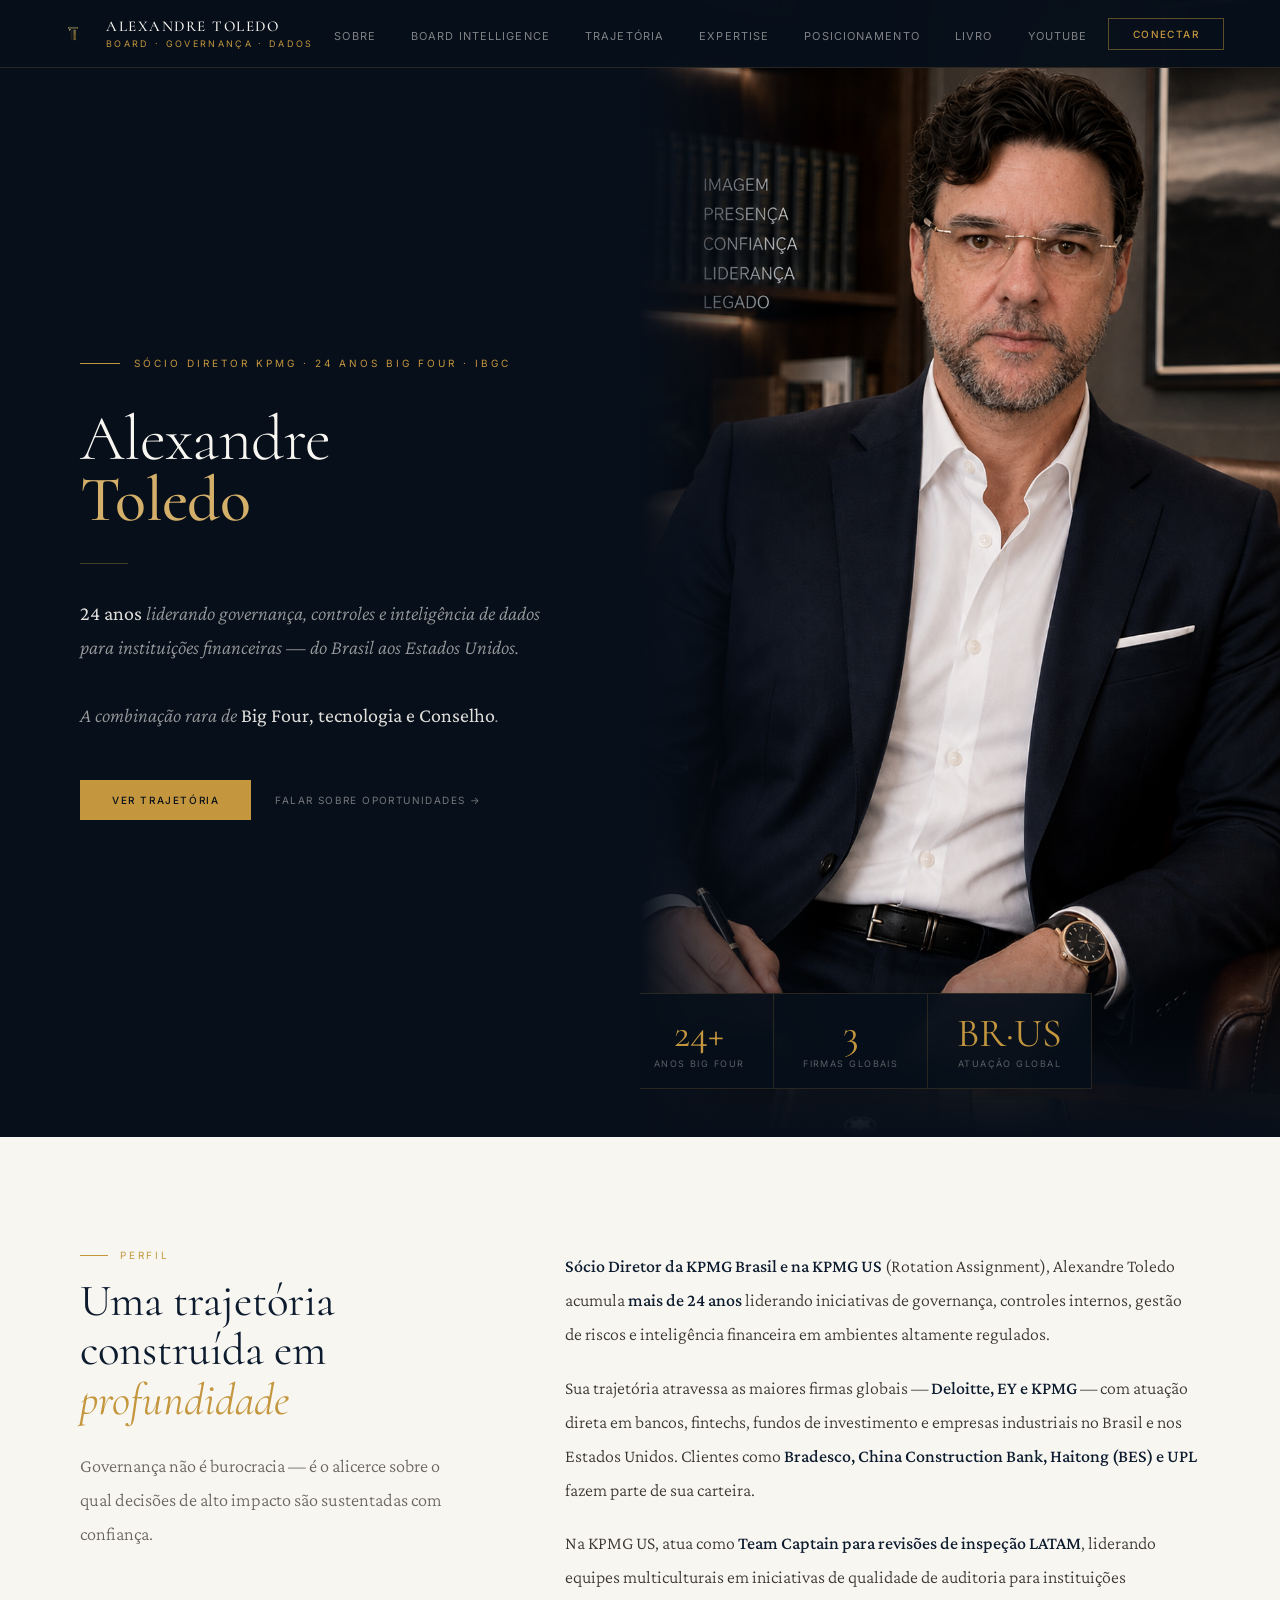
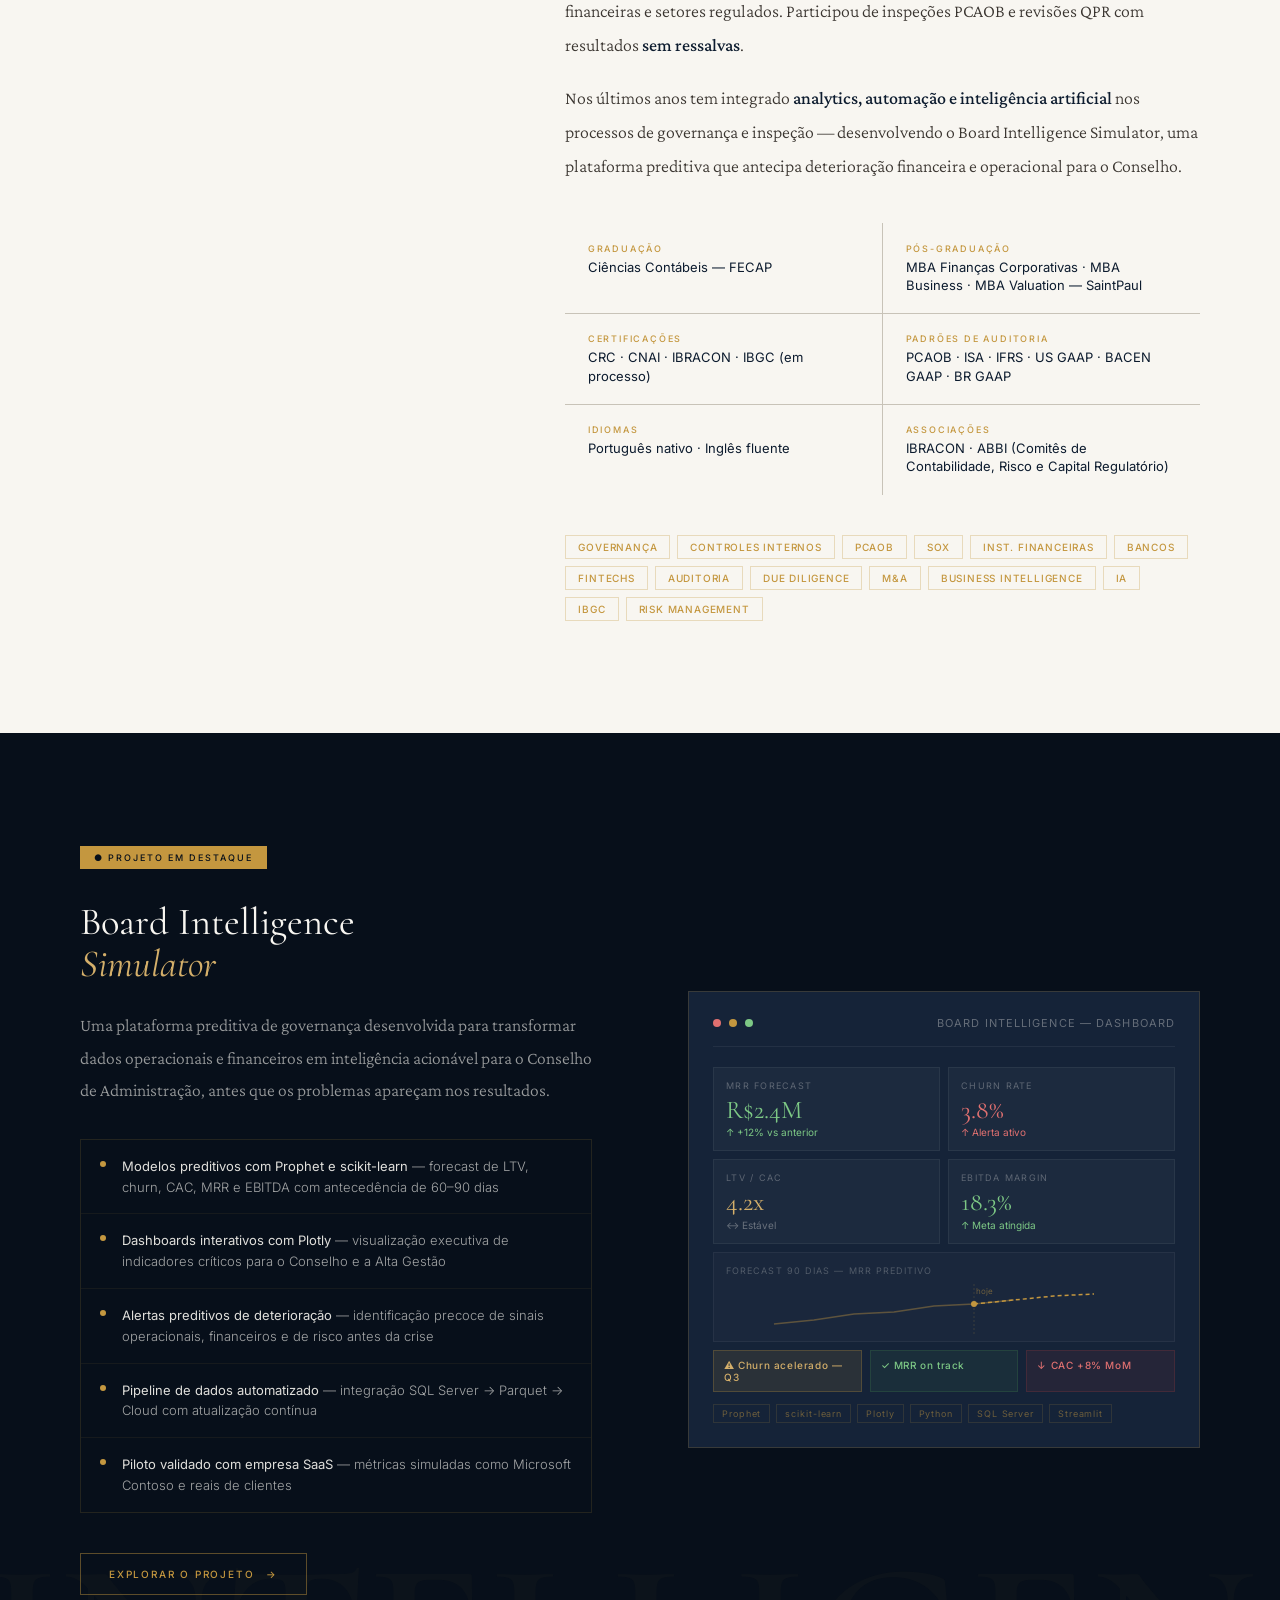
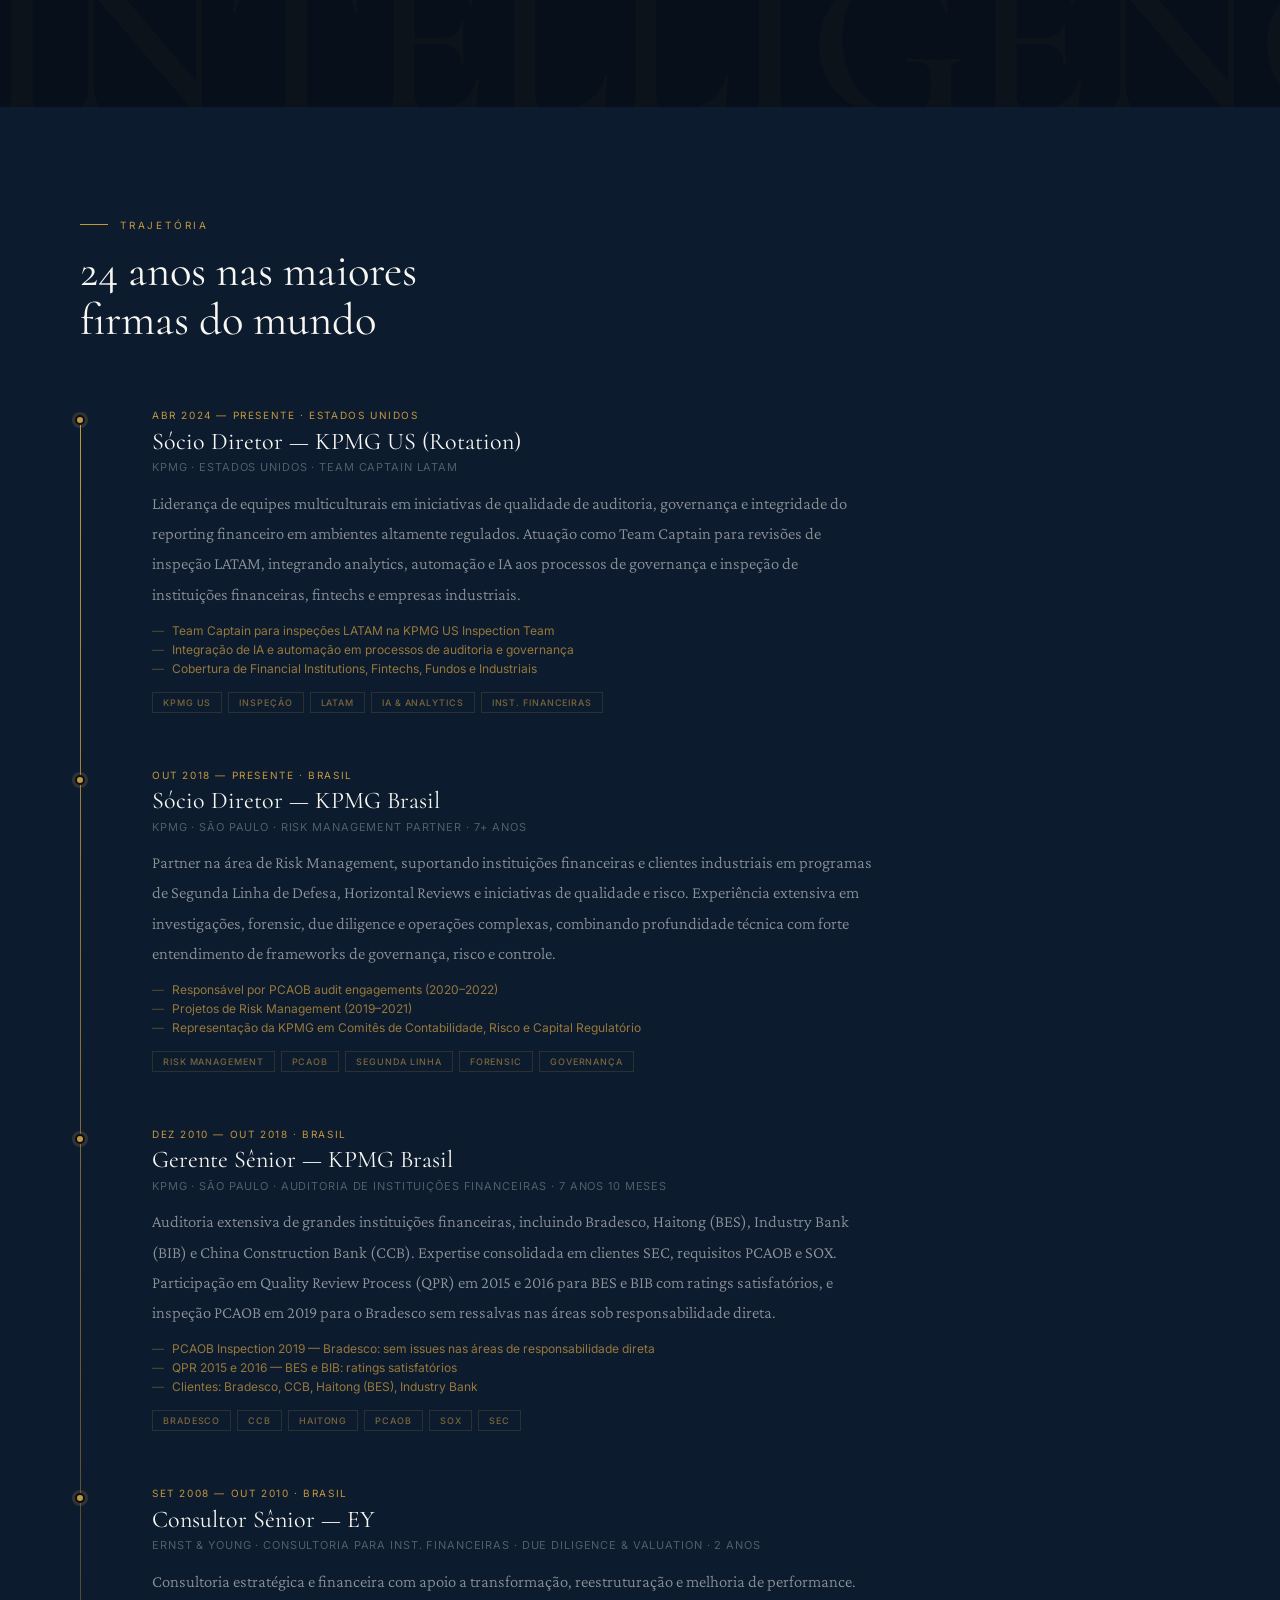
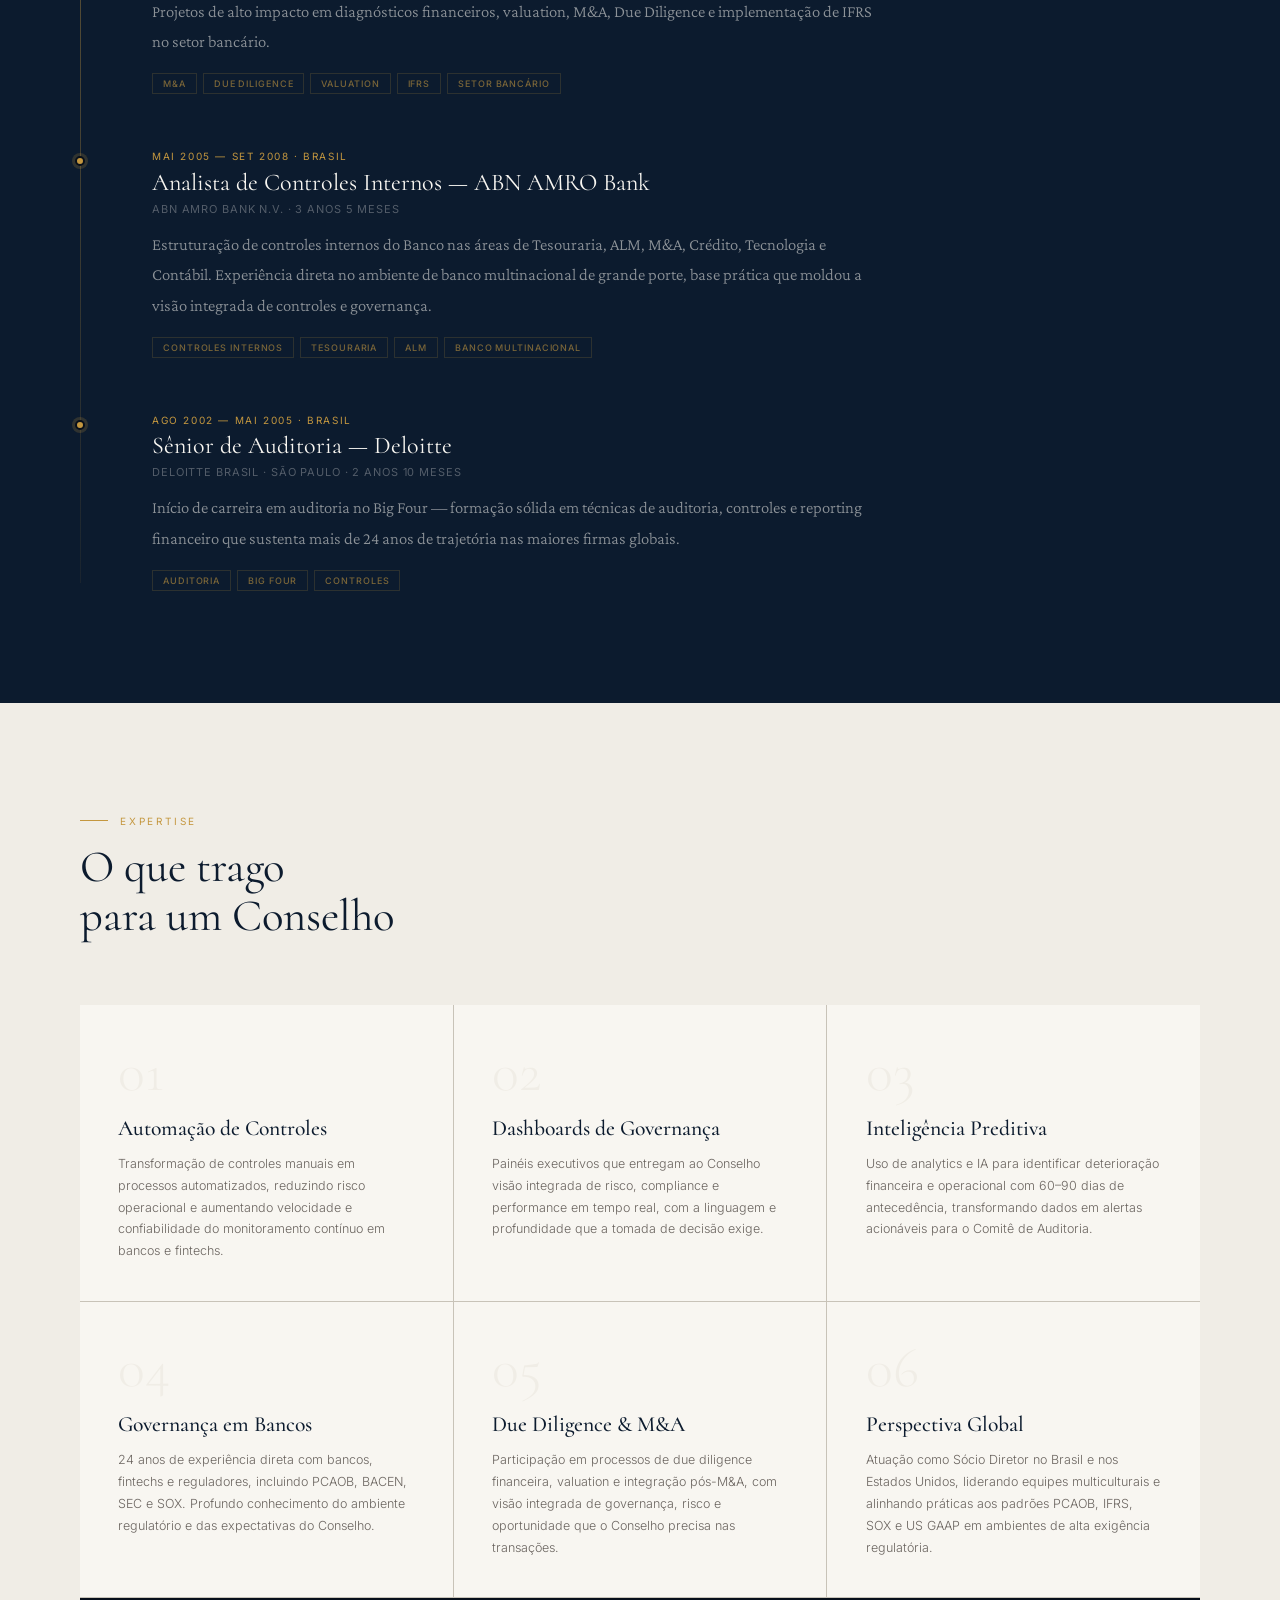
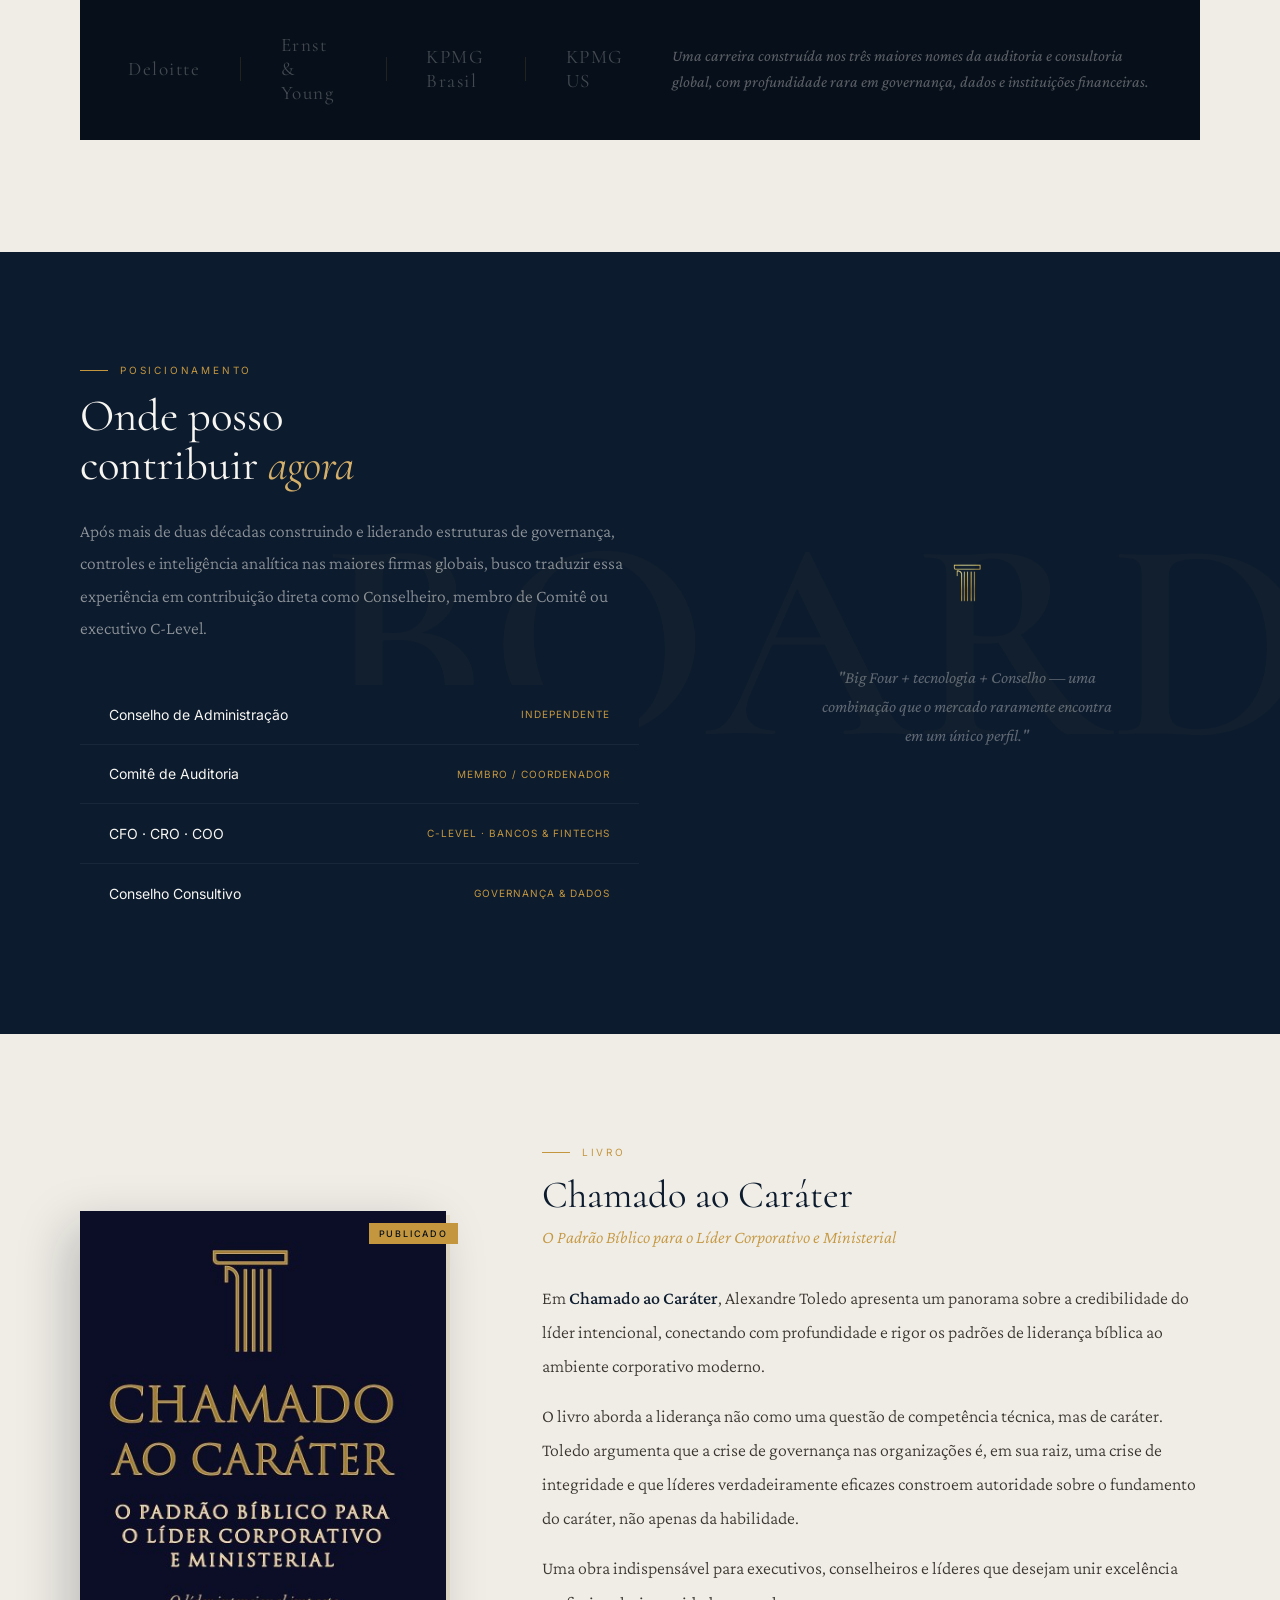
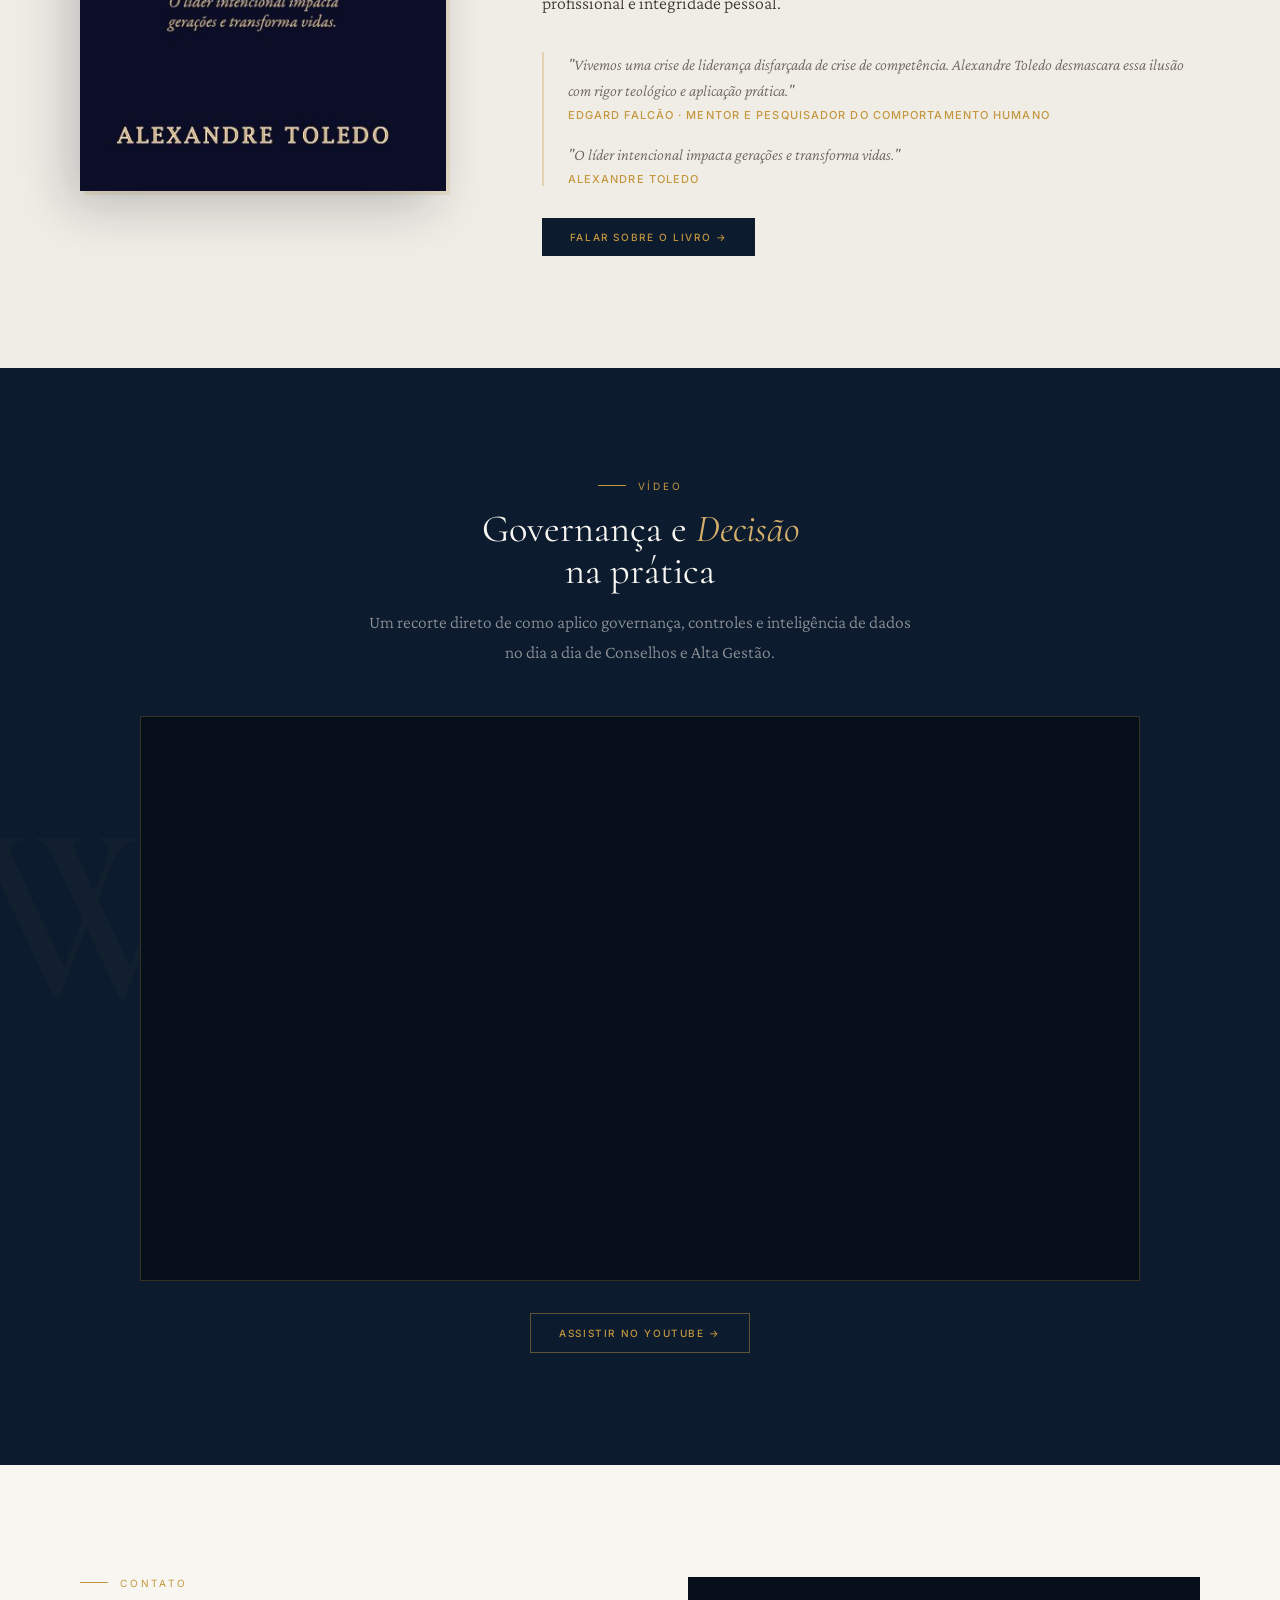
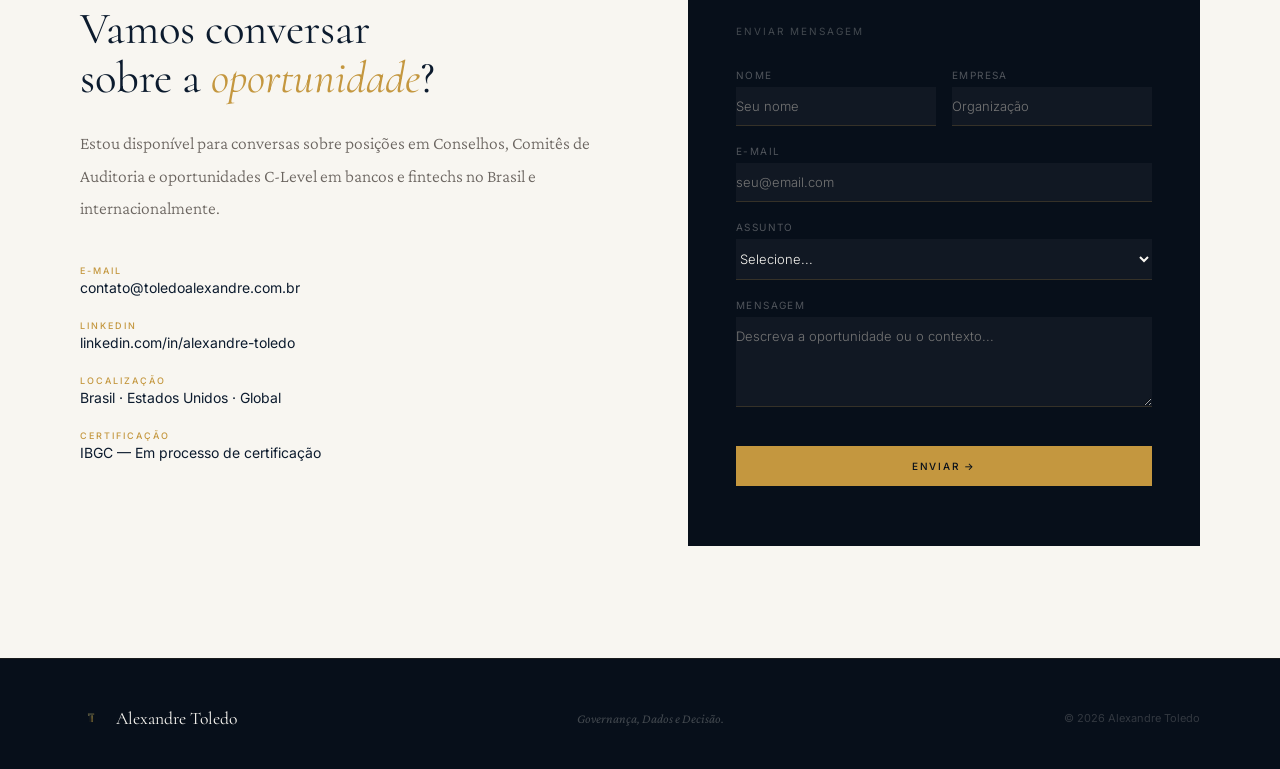
==== commit b133e61c: "ajuste" ====
--- a/index.html
+++ b/index.html
@@ -475,7 +475,7 @@
           </div>
           <div class="sim-feat">
             <div class="sim-feat-dot"></div>
-            <div class="sim-feat-text"><strong>Piloto validado com empresa SaaS</strong> — métricas reais de clientes como Magalu, XP, MRV e PicPay</div>
+            <div class="sim-feat-text"><strong>Piloto validado com empresa SaaS</strong> — métricas simuladas como Microsoft Contoso e reais de clientes</div>
           </div>
         </div>
         <a href="#contato" class="sim-cta">
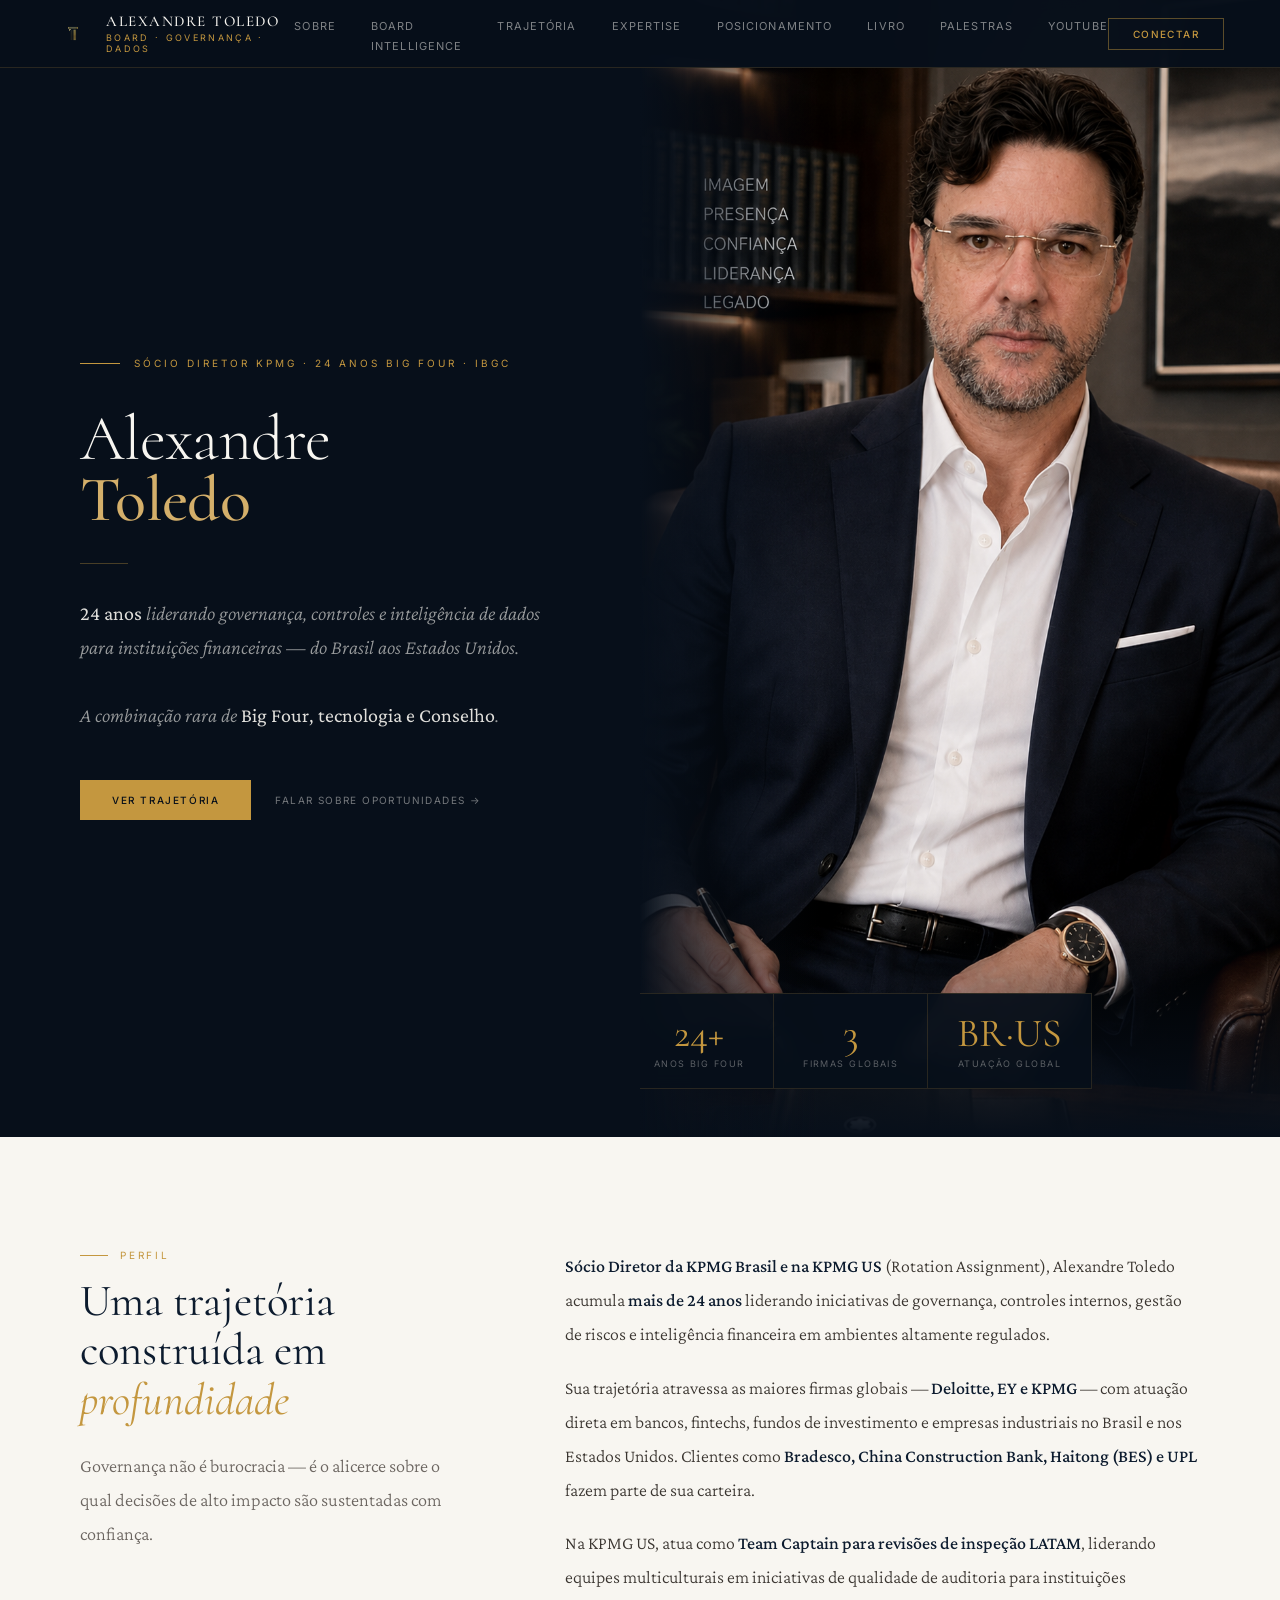
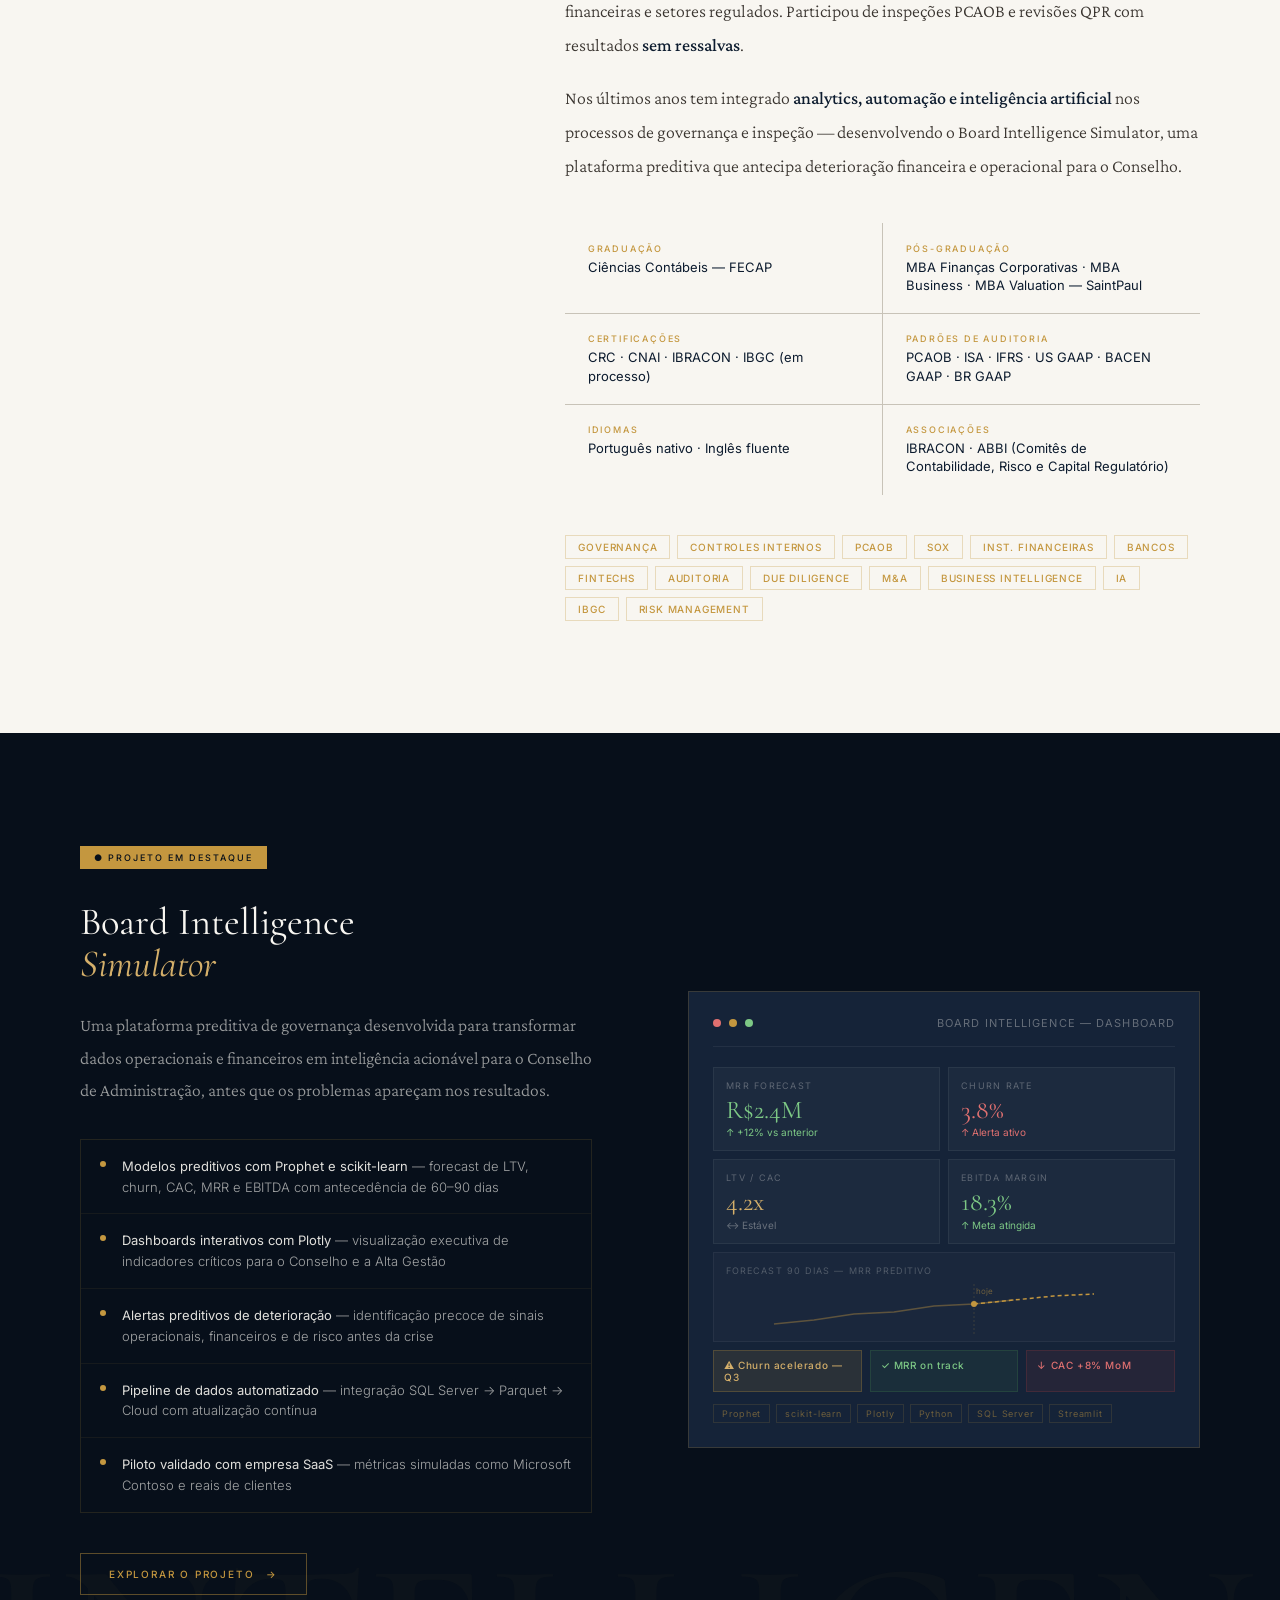
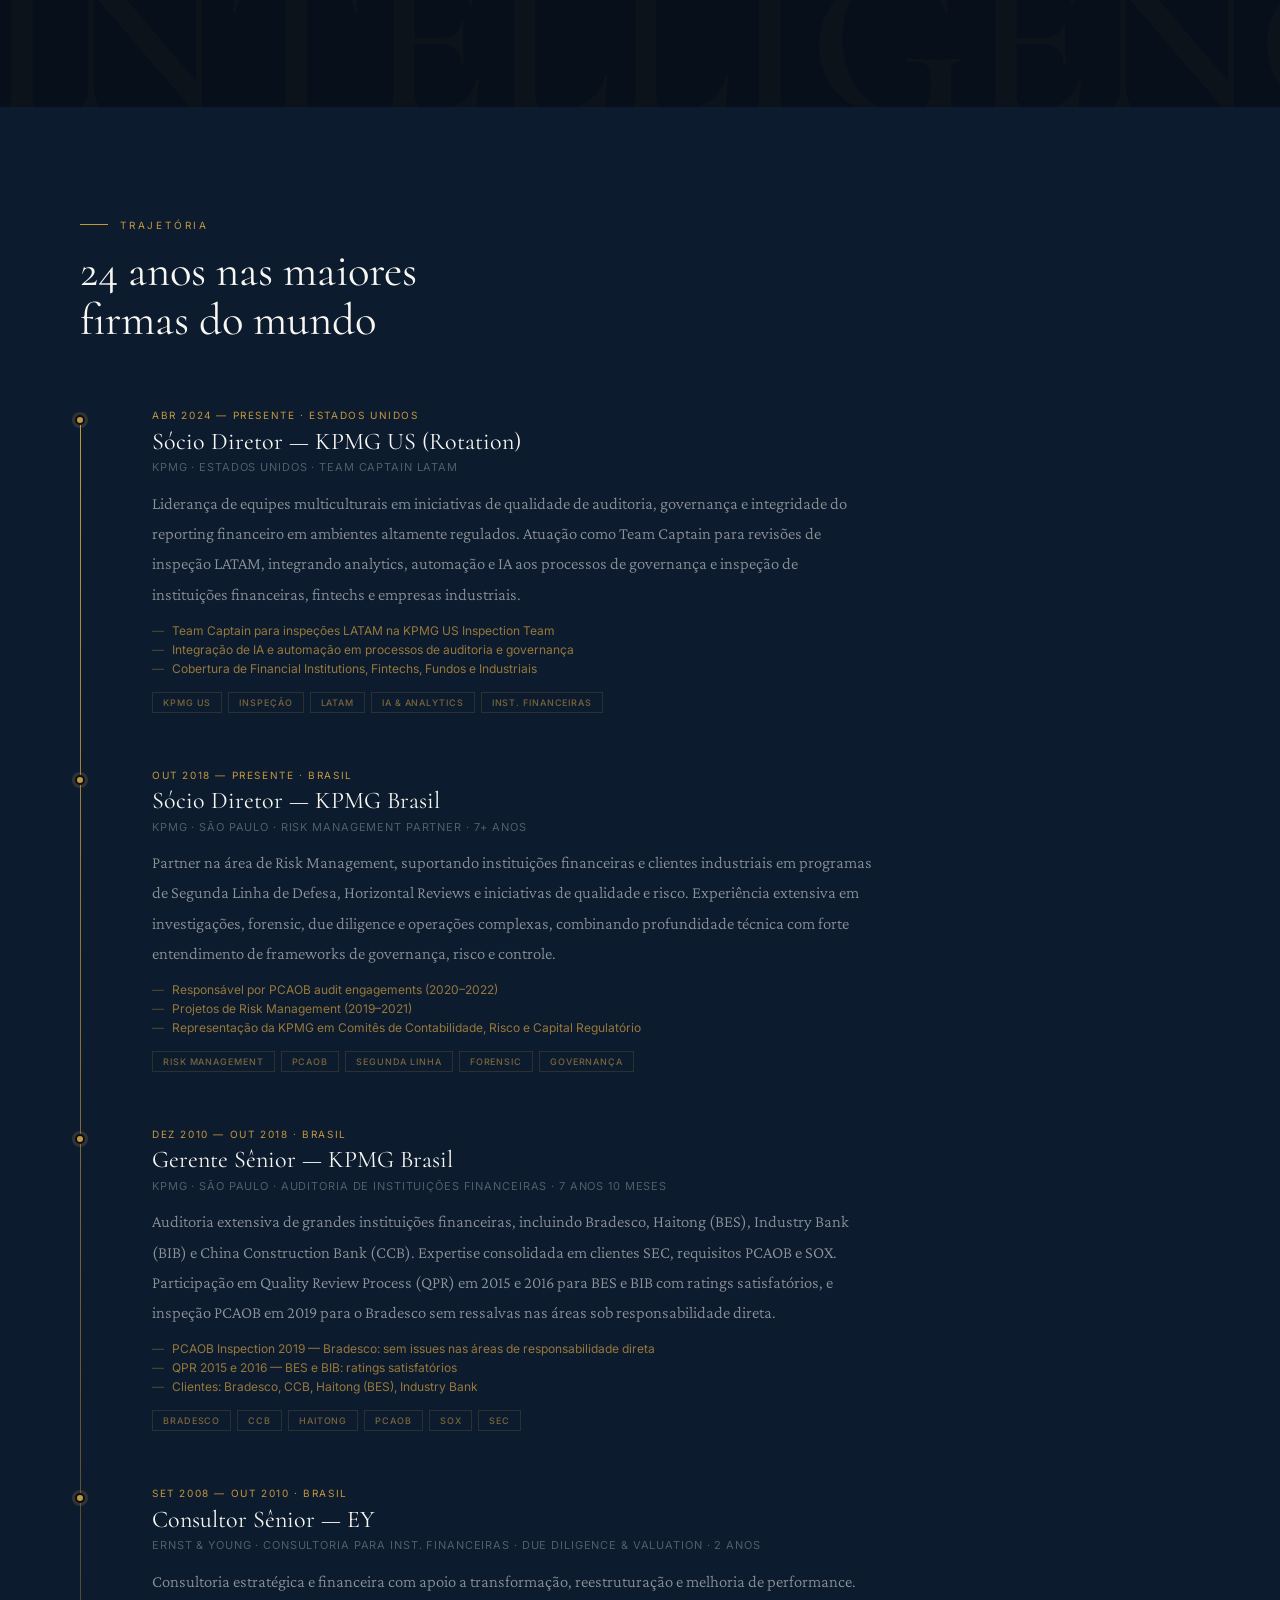
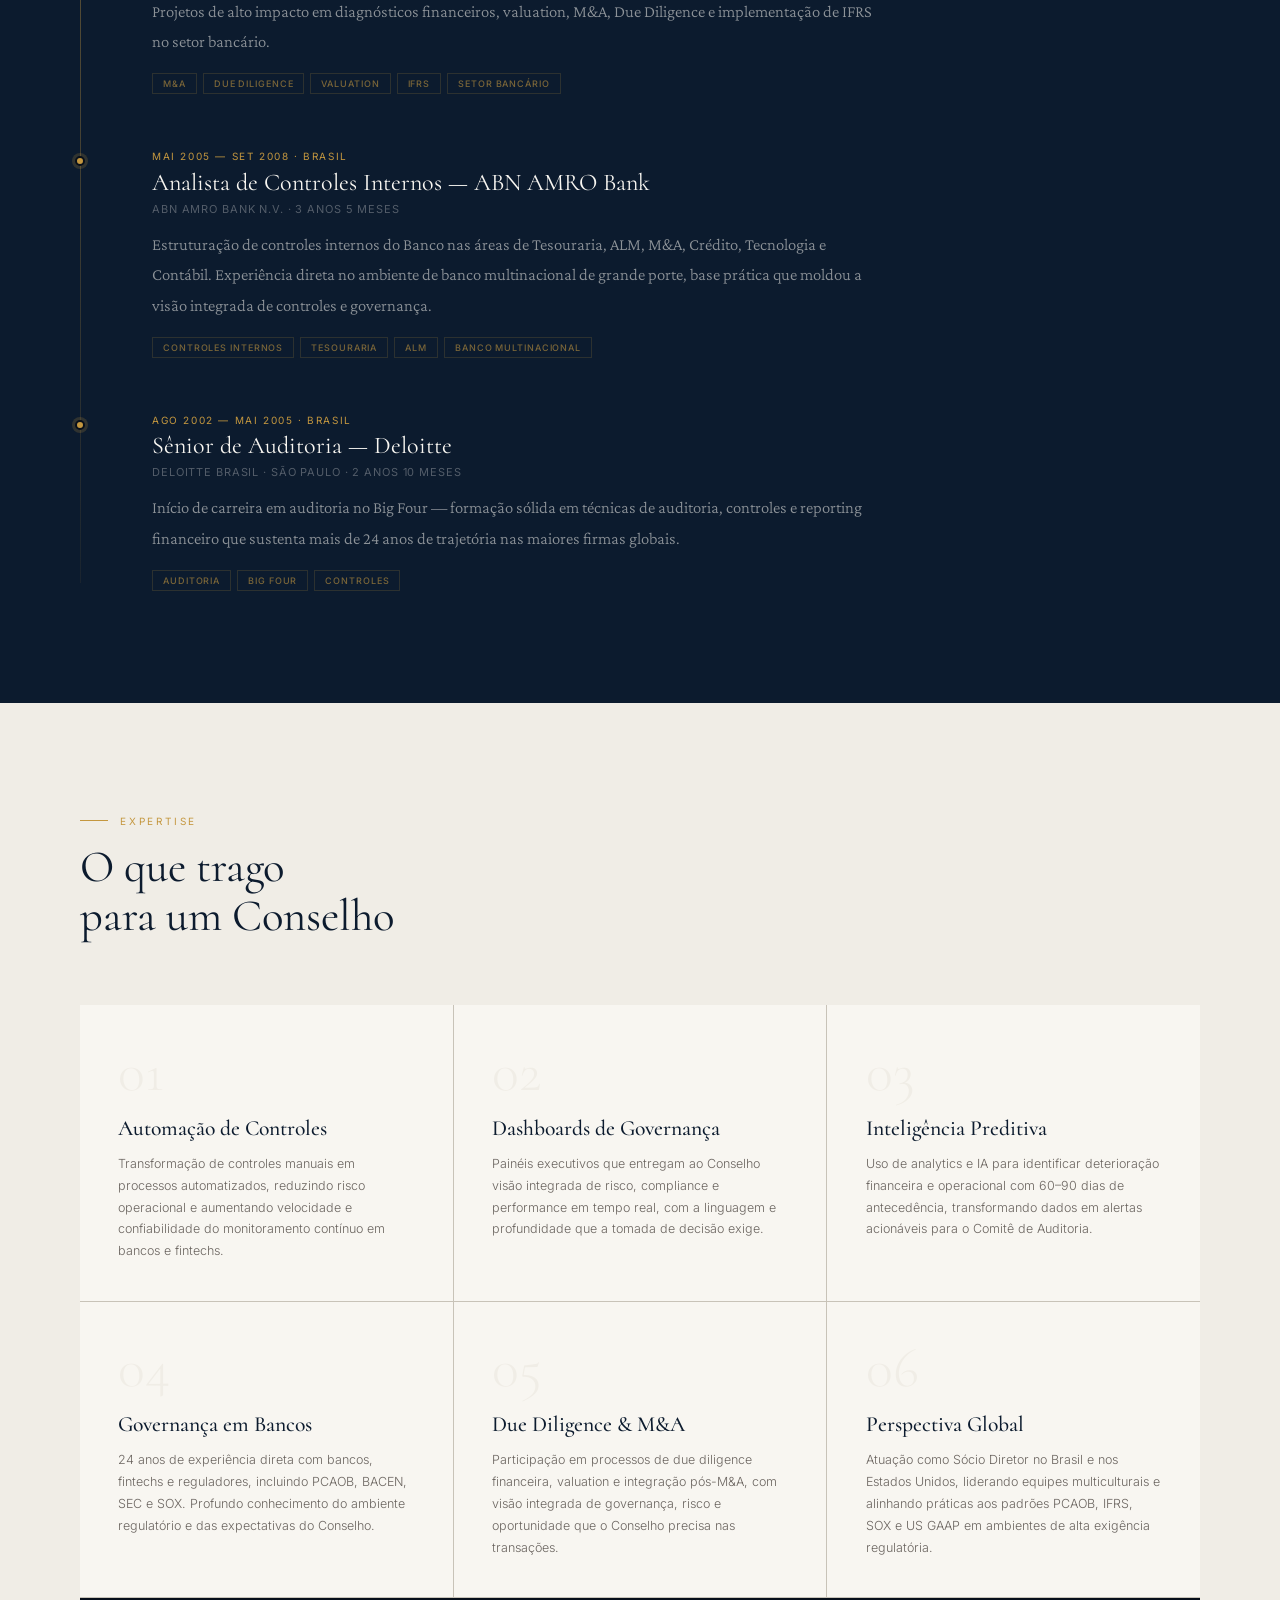
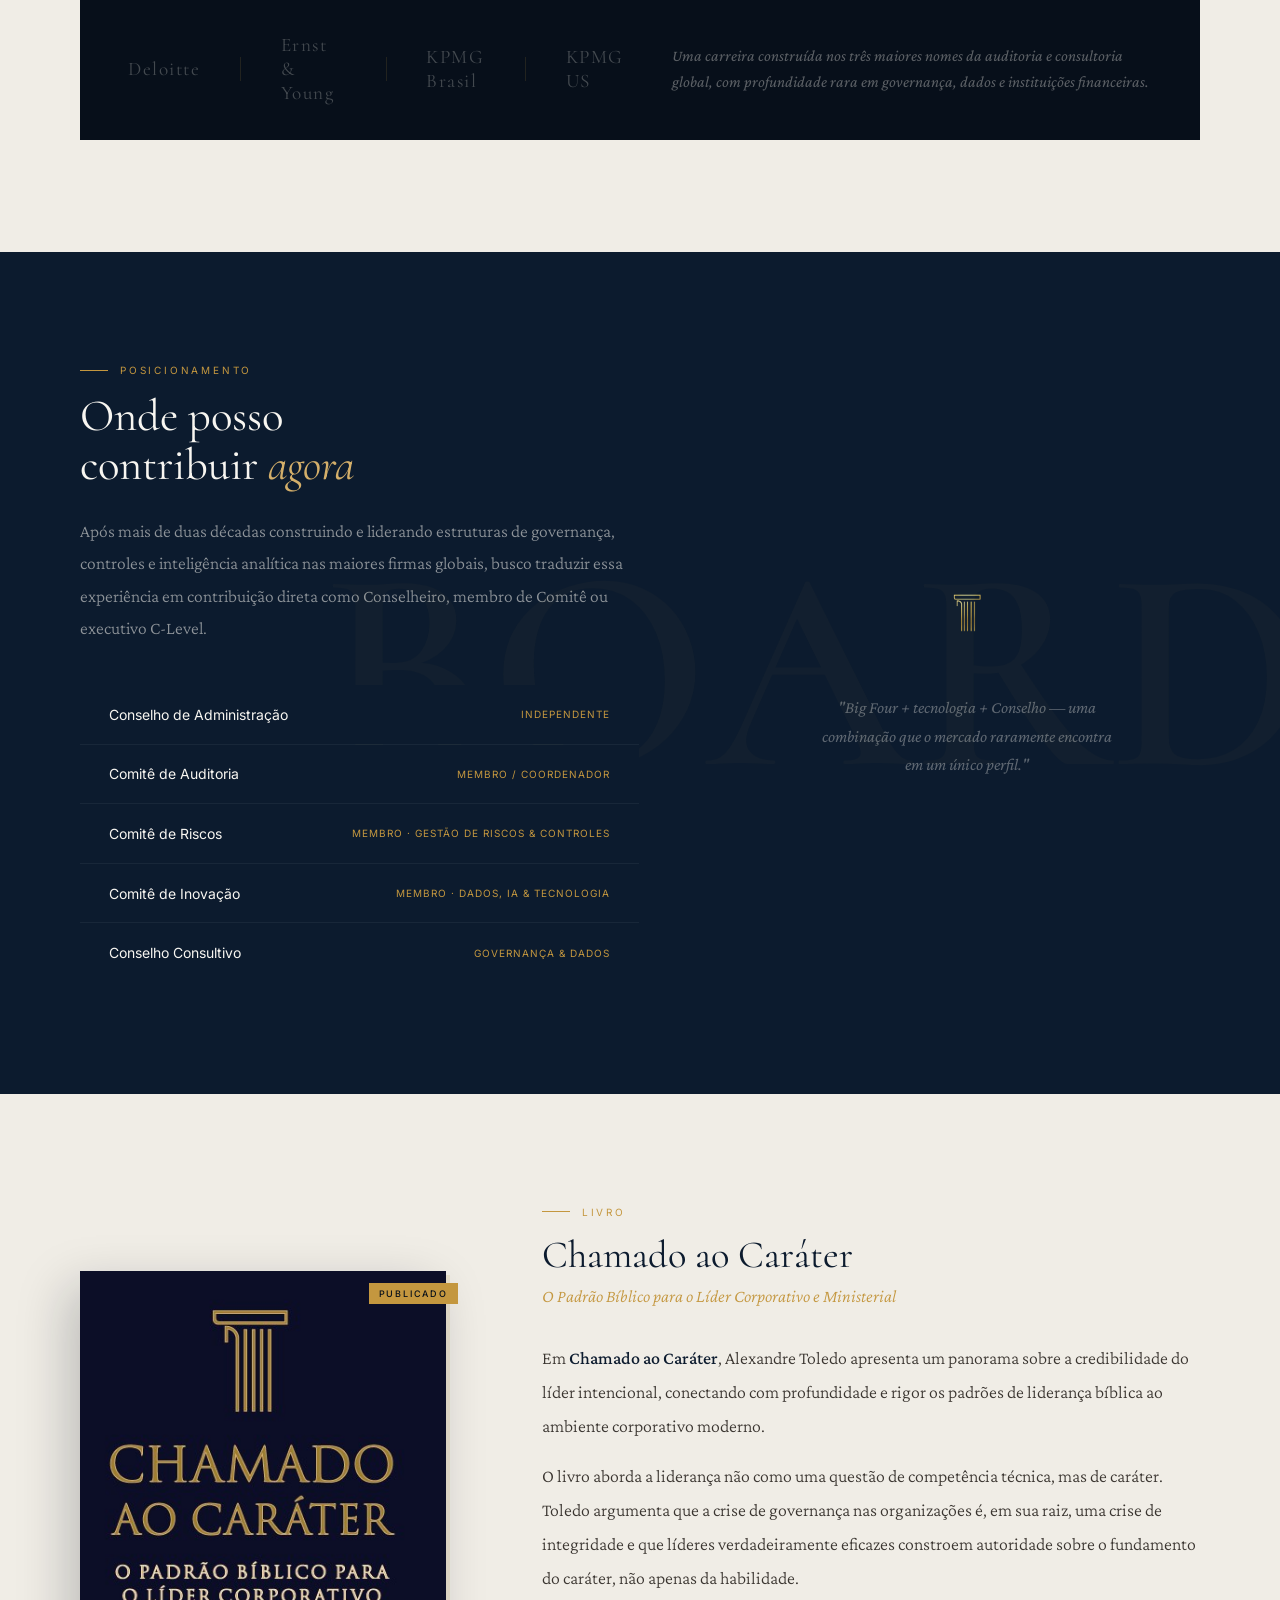
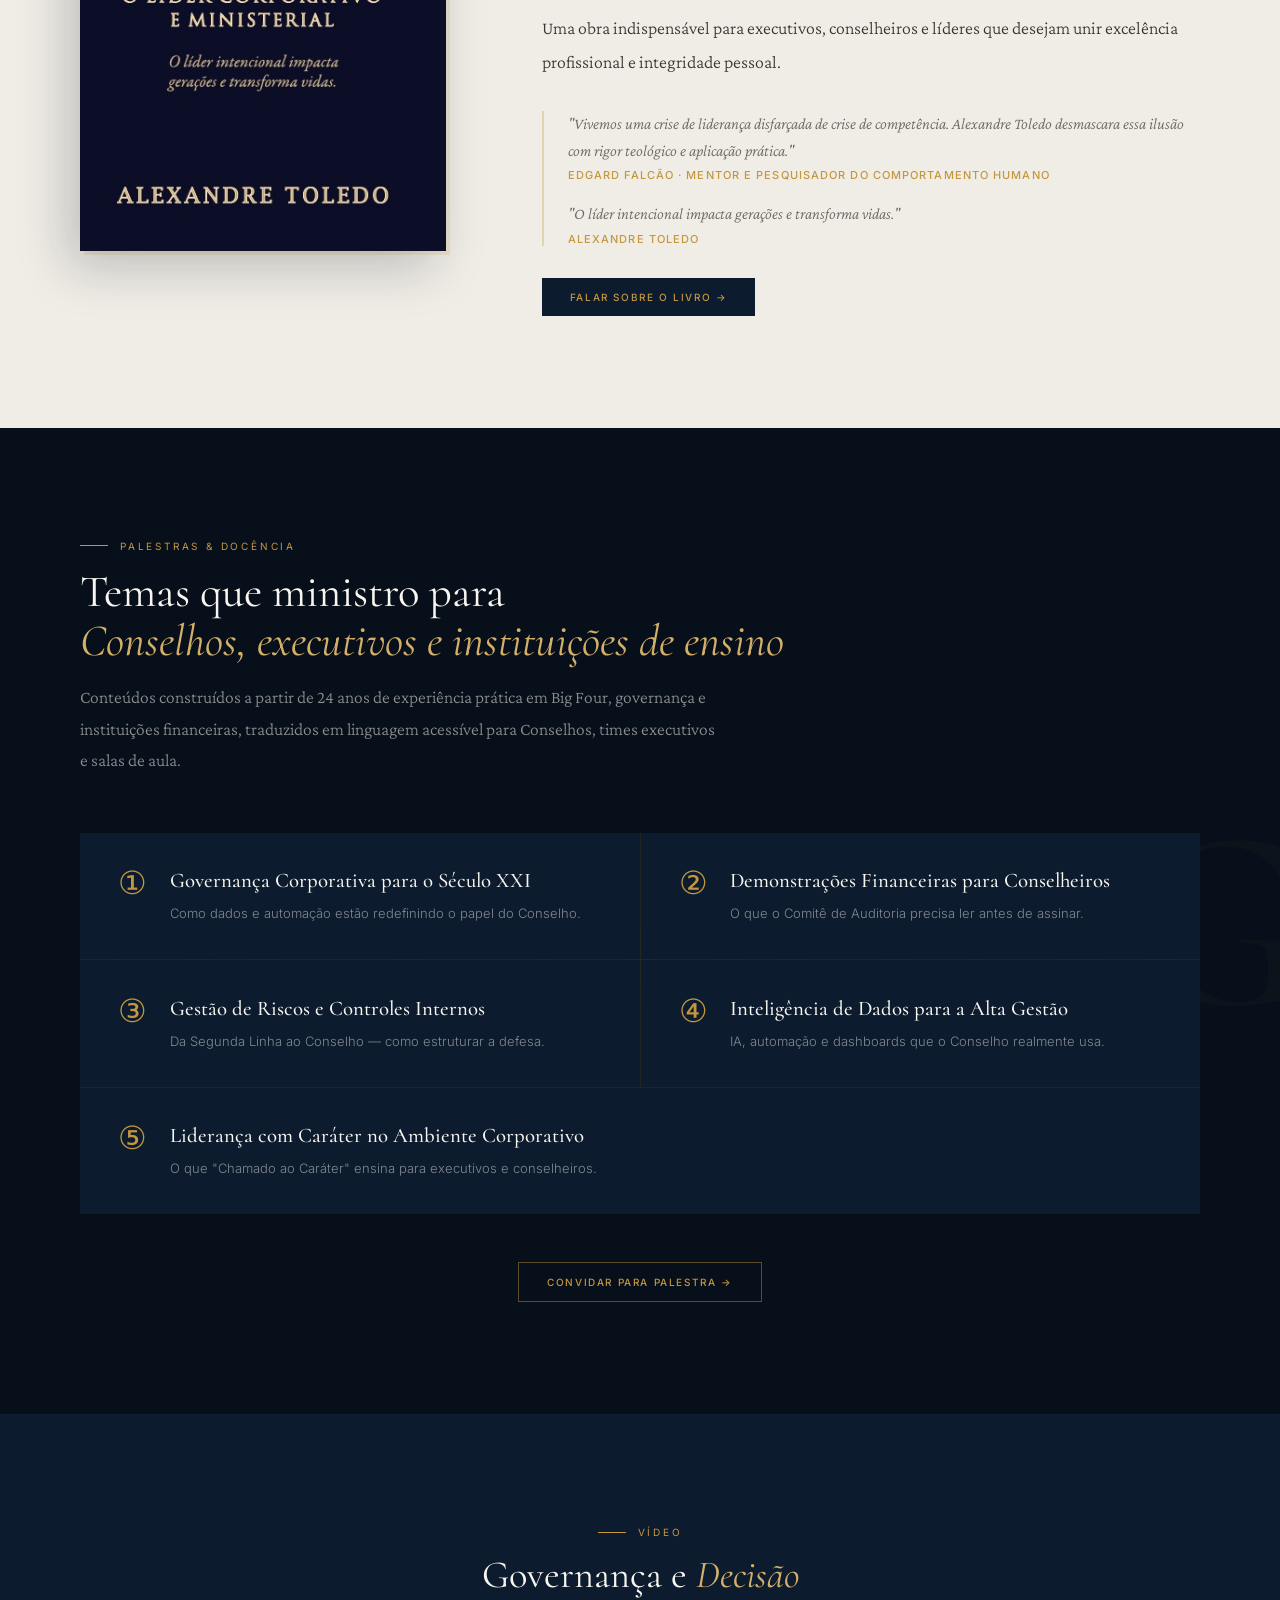
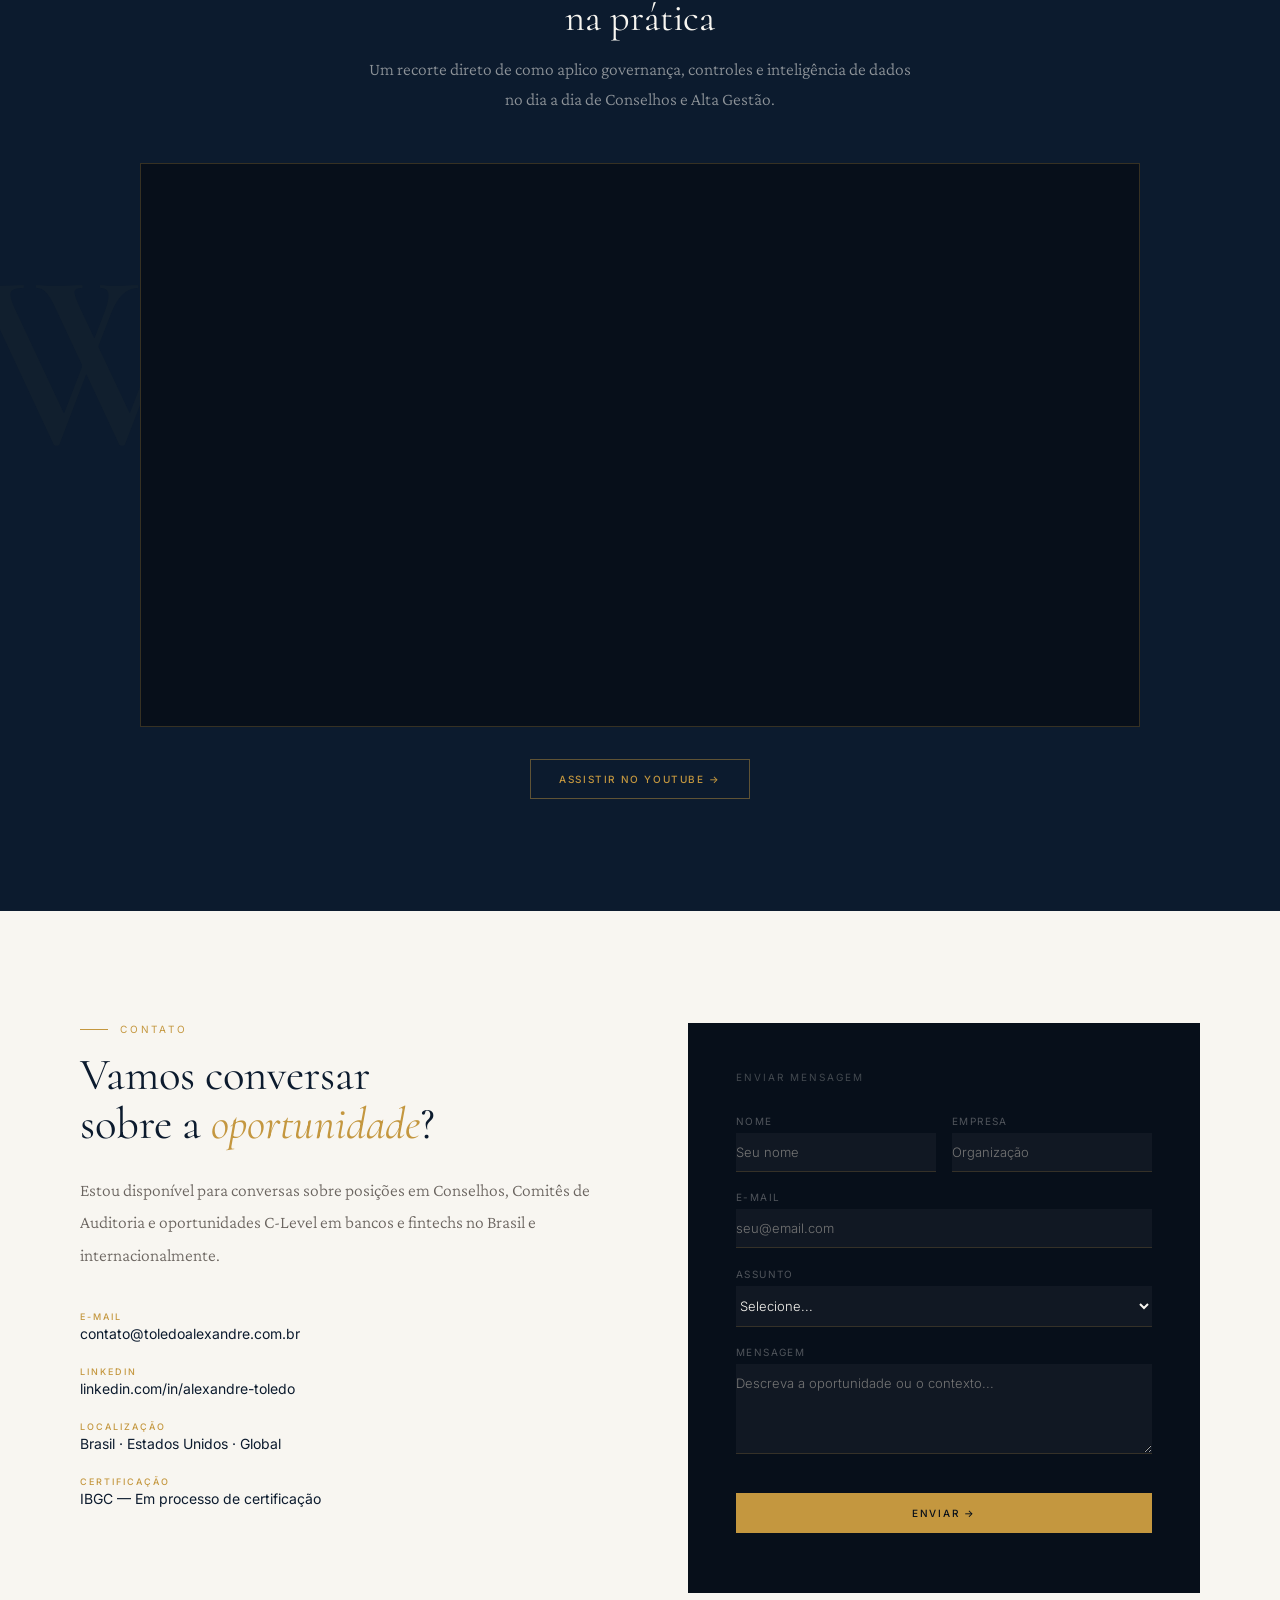
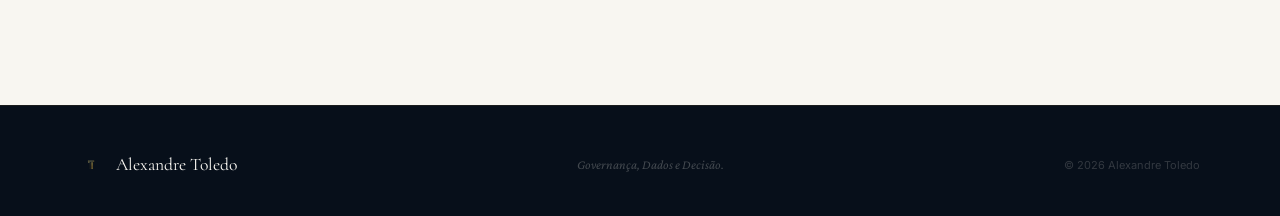
==== commit 66b8baf1: "Ajuste no formulário de contato para incluir a opção "Palestra / Docência" no campo de seleção de op" ====
--- a/index.html
+++ b/index.html
@@ -289,6 +289,27 @@
 .livro-cta { display: inline-flex; align-items: center; gap: 10px; background: var(--navy); color: var(--gold); padding: 13px 28px; font-size: 10px; letter-spacing: 0.16em; text-transform: uppercase; font-weight: 500; text-decoration: none; transition: all 0.22s; }
 .livro-cta:hover { background: var(--navy-mid); }
 
+/* ── PALESTRAS & DOCÊNCIA ── */
+#palestras { background: var(--navy-deep); padding: 7rem 5rem; position: relative; overflow: hidden; }
+#palestras::before {
+  content: 'SPEAKING'; position: absolute; right: -2rem; top: 50%; transform: translateY(-50%);
+  font-family: var(--ff-display); font-size: 16rem; font-weight: 600;
+  color: rgba(196,151,63,0.03); line-height: 1; pointer-events: none; white-space: nowrap;
+}
+.pal-inner { max-width: 1220px; margin: 0 auto; position: relative; z-index: 1; }
+.pal-title { color: var(--white); margin-bottom: 1rem; }
+.pal-title em { font-style: italic; color: var(--gold-light); }
+.pal-subtitle { font-family: var(--ff-body); font-size: 1.1rem; color: rgba(248,246,241,0.55); font-weight: 300; max-width: 640px; line-height: 1.8; margin-bottom: 3.5rem; }
+.pal-grid { display: grid; grid-template-columns: repeat(2, 1fr); gap: 1px; background: rgba(196,151,63,0.15); }
+.pal-card { background: var(--navy); padding: 2.2rem 2.4rem; display: flex; gap: 1.4rem; transition: background 0.25s; }
+.pal-card:hover { background: rgba(196,151,63,0.06); }
+.pal-num { font-family: var(--ff-display); font-size: 2rem; color: var(--gold); font-weight: 400; line-height: 1; flex-shrink: 0; }
+.pal-card-title { font-family: var(--ff-display); font-size: 1.3rem; color: var(--white); font-weight: 500; margin-bottom: 0.5rem; line-height: 1.25; }
+.pal-card-text { font-size: 13px; color: rgba(248,246,241,0.5); line-height: 1.7; font-weight: 300; }
+.pal-cta-row { display: flex; justify-content: center; margin-top: 3rem; }
+.pal-cta { display: inline-flex; align-items: center; gap: 10px; background: transparent; color: var(--gold); border: 1px solid rgba(196,151,63,0.45); padding: 13px 28px; font-size: 10px; letter-spacing: 0.16em; text-transform: uppercase; font-weight: 500; text-decoration: none; transition: all 0.22s; }
+.pal-cta:hover { background: var(--gold); color: var(--navy-deep); border-color: var(--gold); }
+
 /* ── YOUTUBE ── */
 #youtube { background: var(--navy); padding: 7rem 5rem; position: relative; overflow: hidden; }
 #youtube::before {
@@ -322,9 +343,10 @@
   #home { grid-template-columns: 1fr; }
   .hero-right { display: none; }
   .hero-left { padding: 120px 2rem 80px; }
-  #sobre, #simulator, #trajetoria, #expertise, #posicao, #livro, #youtube, #contato { padding: 5rem 1.5rem; }
+  #sobre, #simulator, #trajetoria, #expertise, #posicao, #livro, #palestras, #youtube, #contato { padding: 5rem 1.5rem; }
   .sobre-grid, .sim-grid, .pos-grid, .livro-grid, .contato-grid { grid-template-columns: 1fr; gap: 3rem; }
   .exp-grid { grid-template-columns: 1fr 1fr; }
+  .pal-grid { grid-template-columns: 1fr; }
   .sobre-left { position: static; }
   .exp-bar { flex-direction: column; gap: 1.5rem; }
   .footer-inner { flex-direction: column; gap: 1rem; text-align: center; }
@@ -349,6 +371,7 @@
     <li><a href="#expertise">Expertise</a></li>
     <li><a href="#posicao">Posicionamento</a></li>
     <li><a href="#livro">Livro</a></li>
+    <li><a href="#palestras">Palestras</a></li>
     <li><a href="#youtube">YouTube</a></li>
   </ul>
   <a href="#contato" class="nav-cta">Conectar</a>
@@ -708,8 +731,12 @@
             <span class="pos-role-type">Membro / Coordenador</span>
           </div>
           <div class="pos-role">
-            <span class="pos-role-name">CFO · CRO · COO</span>
-            <span class="pos-role-type">C-Level · Bancos & Fintechs</span>
+            <span class="pos-role-name">Comitê de Riscos</span>
+            <span class="pos-role-type">Membro · Gestão de Riscos & Controles</span>
+          </div>
+          <div class="pos-role">
+            <span class="pos-role-name">Comitê de Inovação</span>
+            <span class="pos-role-type">Membro · Dados, IA & Tecnologia</span>
           </div>
           <div class="pos-role">
             <span class="pos-role-name">Conselho Consultivo</span>
@@ -754,6 +781,55 @@
         </div>
         <a href="#contato" class="livro-cta">Falar sobre o livro →</a>
       </div>
+    </div>
+  </div>
+</section>
+
+<!-- PALESTRAS & DOCÊNCIA -->
+<section id="palestras">
+  <div class="pal-inner">
+    <div class="s-eye">Palestras & Docência</div>
+    <h2 class="s-title pal-title">Temas que ministro para<br><em>Conselhos, executivos e instituições de ensino</em></h2>
+    <p class="pal-subtitle">Conteúdos construídos a partir de 24 anos de experiência prática em Big Four, governança e instituições financeiras, traduzidos em linguagem acessível para Conselhos, times executivos e salas de aula.</p>
+    <div class="pal-grid">
+      <div class="pal-card">
+        <div class="pal-num">①</div>
+        <div>
+          <div class="pal-card-title">Governança Corporativa para o Século XXI</div>
+          <div class="pal-card-text">Como dados e automação estão redefinindo o papel do Conselho.</div>
+        </div>
+      </div>
+      <div class="pal-card">
+        <div class="pal-num">②</div>
+        <div>
+          <div class="pal-card-title">Demonstrações Financeiras para Conselheiros</div>
+          <div class="pal-card-text">O que o Comitê de Auditoria precisa ler antes de assinar.</div>
+        </div>
+      </div>
+      <div class="pal-card">
+        <div class="pal-num">③</div>
+        <div>
+          <div class="pal-card-title">Gestão de Riscos e Controles Internos</div>
+          <div class="pal-card-text">Da Segunda Linha ao Conselho — como estruturar a defesa.</div>
+        </div>
+      </div>
+      <div class="pal-card">
+        <div class="pal-num">④</div>
+        <div>
+          <div class="pal-card-title">Inteligência de Dados para a Alta Gestão</div>
+          <div class="pal-card-text">IA, automação e dashboards que o Conselho realmente usa.</div>
+        </div>
+      </div>
+      <div class="pal-card" style="grid-column: 1 / -1;">
+        <div class="pal-num">⑤</div>
+        <div>
+          <div class="pal-card-title">Liderança com Caráter no Ambiente Corporativo</div>
+          <div class="pal-card-text">O que "Chamado ao Caráter" ensina para executivos e conselheiros.</div>
+        </div>
+      </div>
+    </div>
+    <div class="pal-cta-row">
+      <a href="#contato" class="pal-cta">Convidar para Palestra →</a>
     </div>
   </div>
 </section>
@@ -820,6 +896,7 @@
             <option>Oportunidade C-Level (CFO / CRO / COO)</option>
             <option>Conselho Consultivo</option>
             <option>Board Intelligence Simulator</option>
+            <option>Palestra / Docência</option>
             <option>Outro</option>
           </select>
         </div>
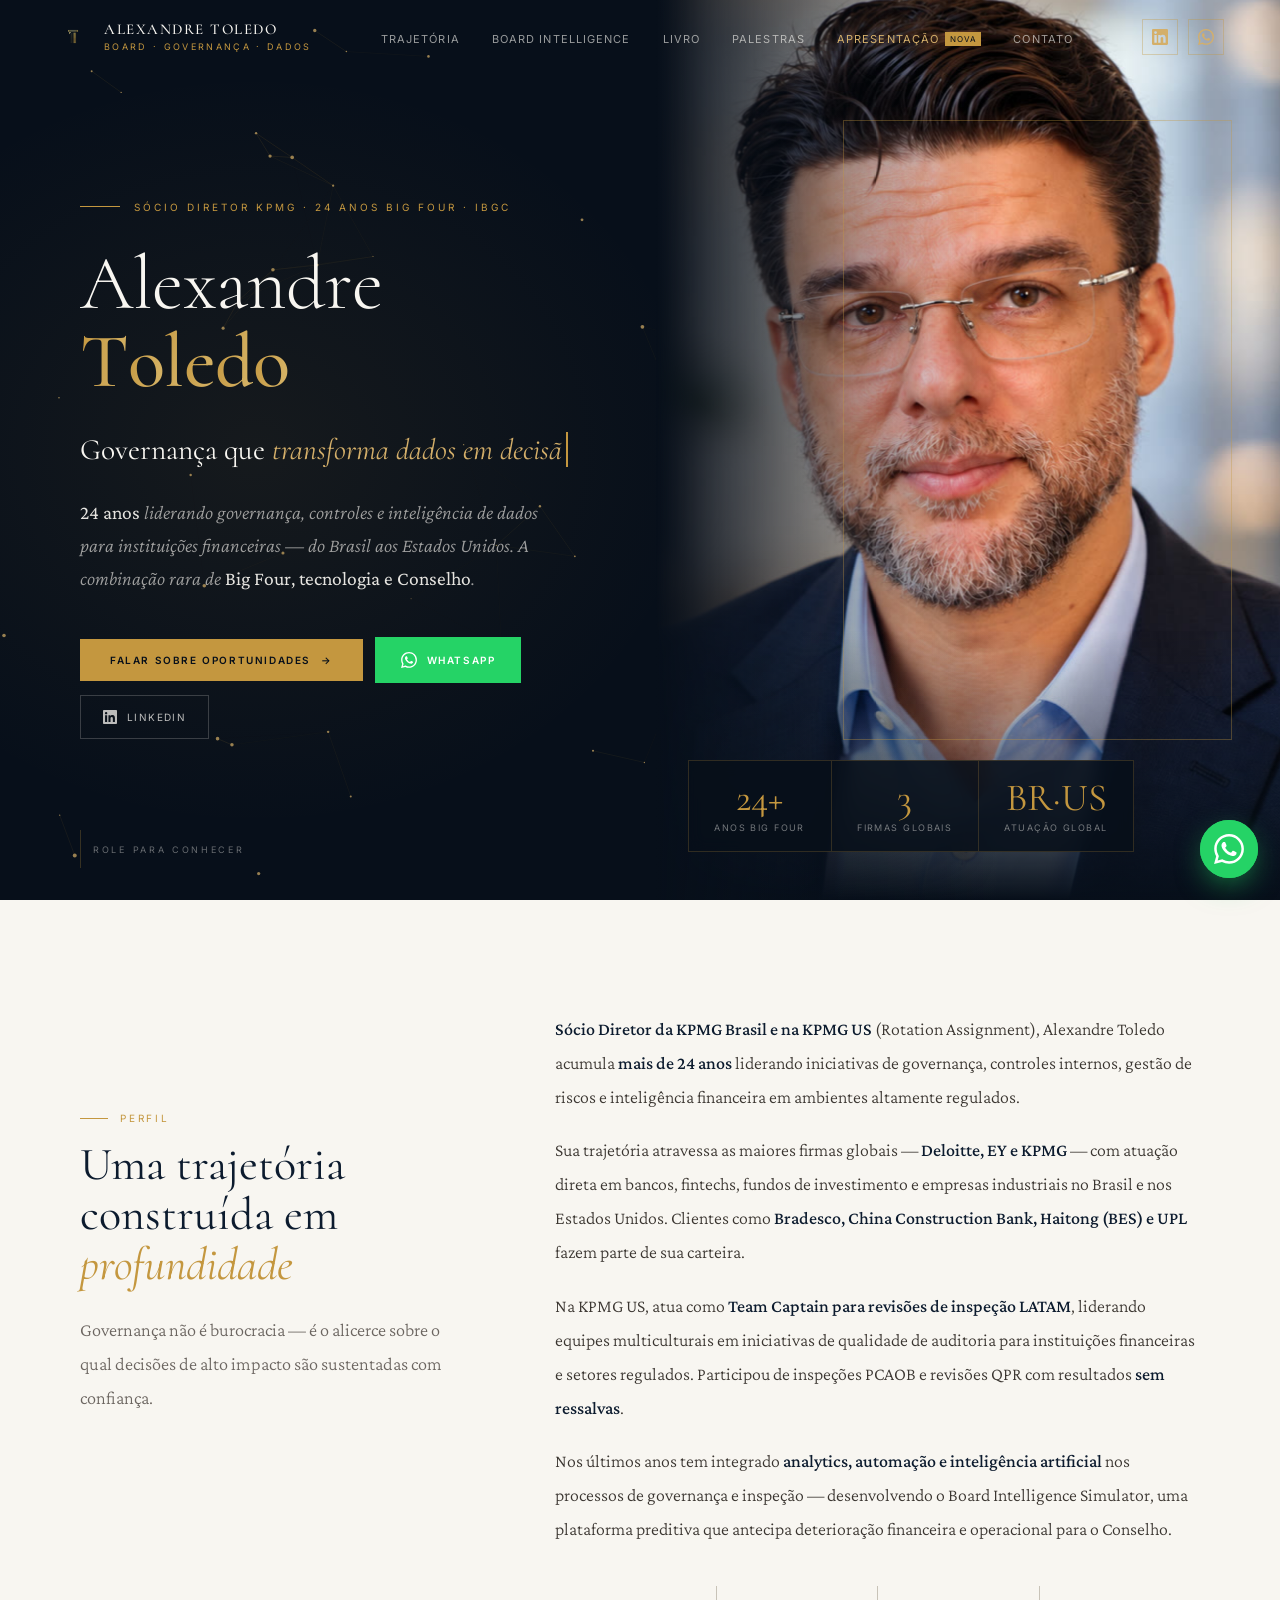
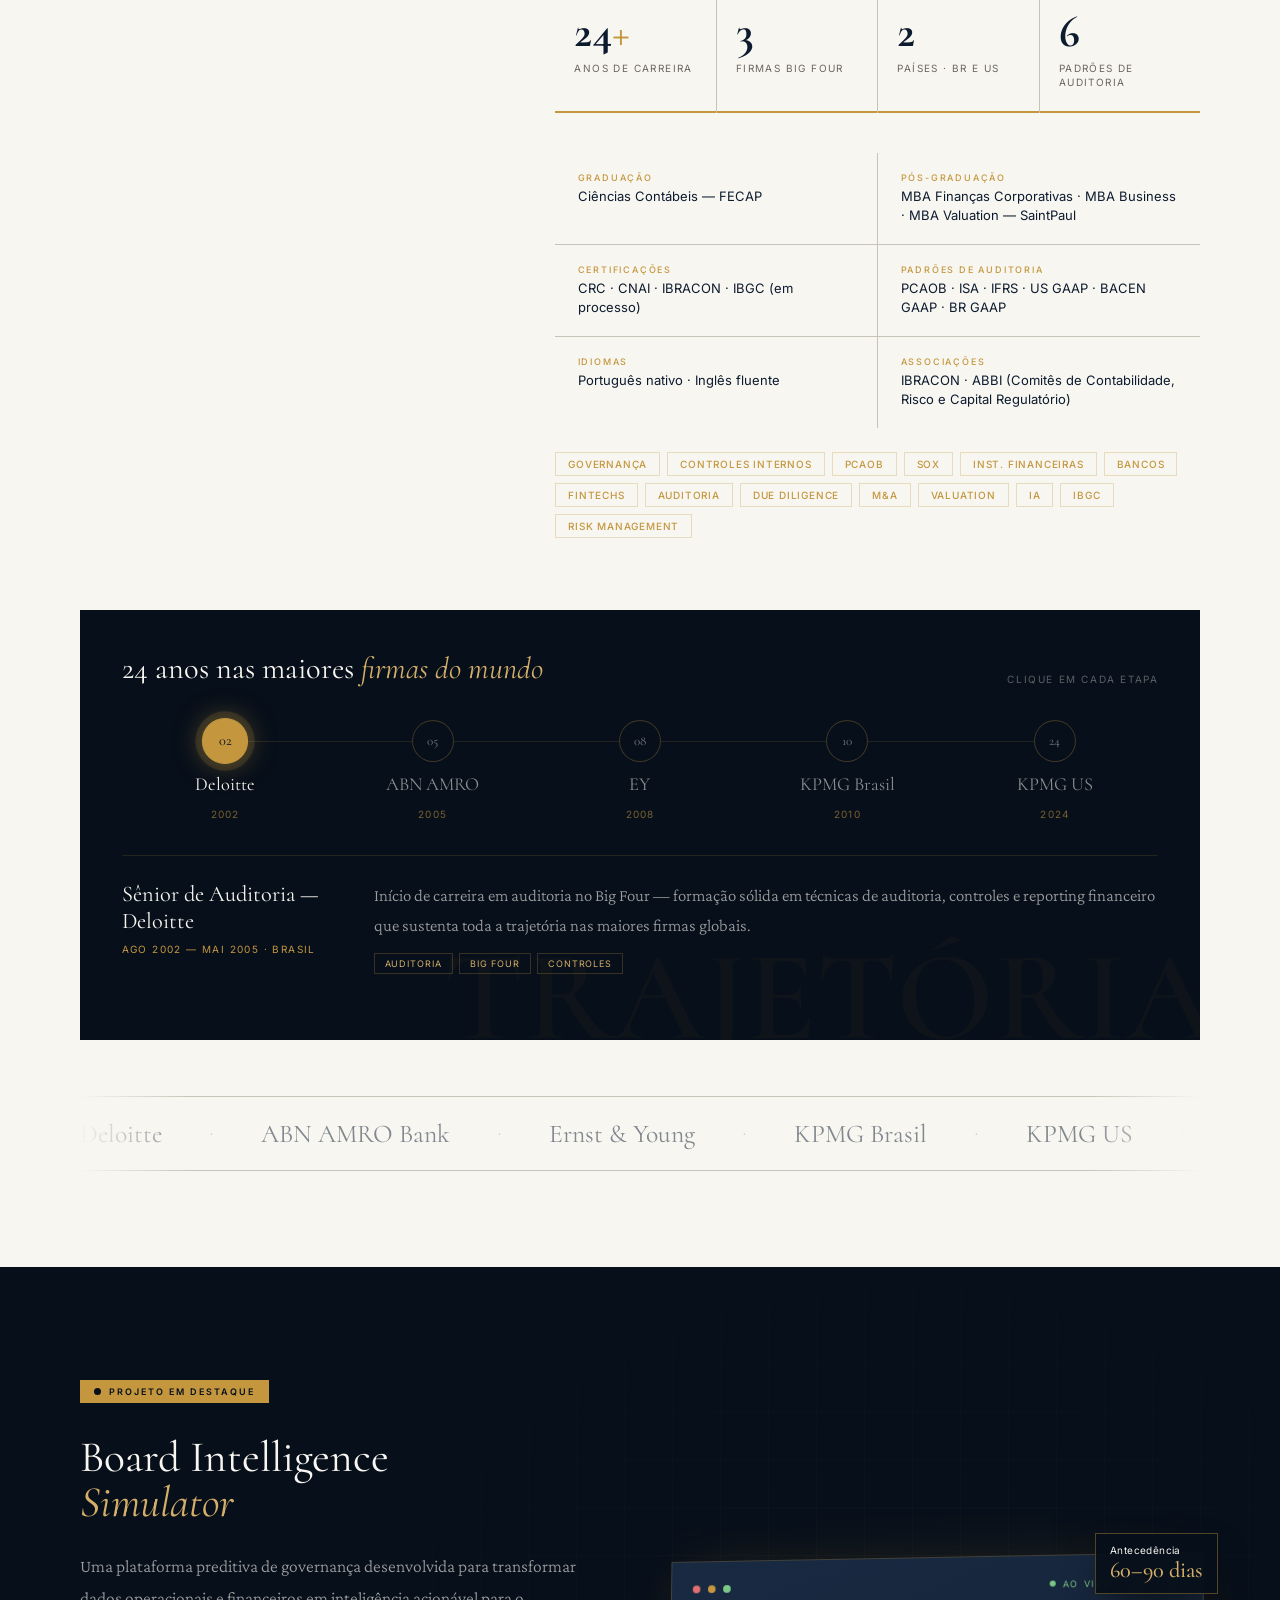
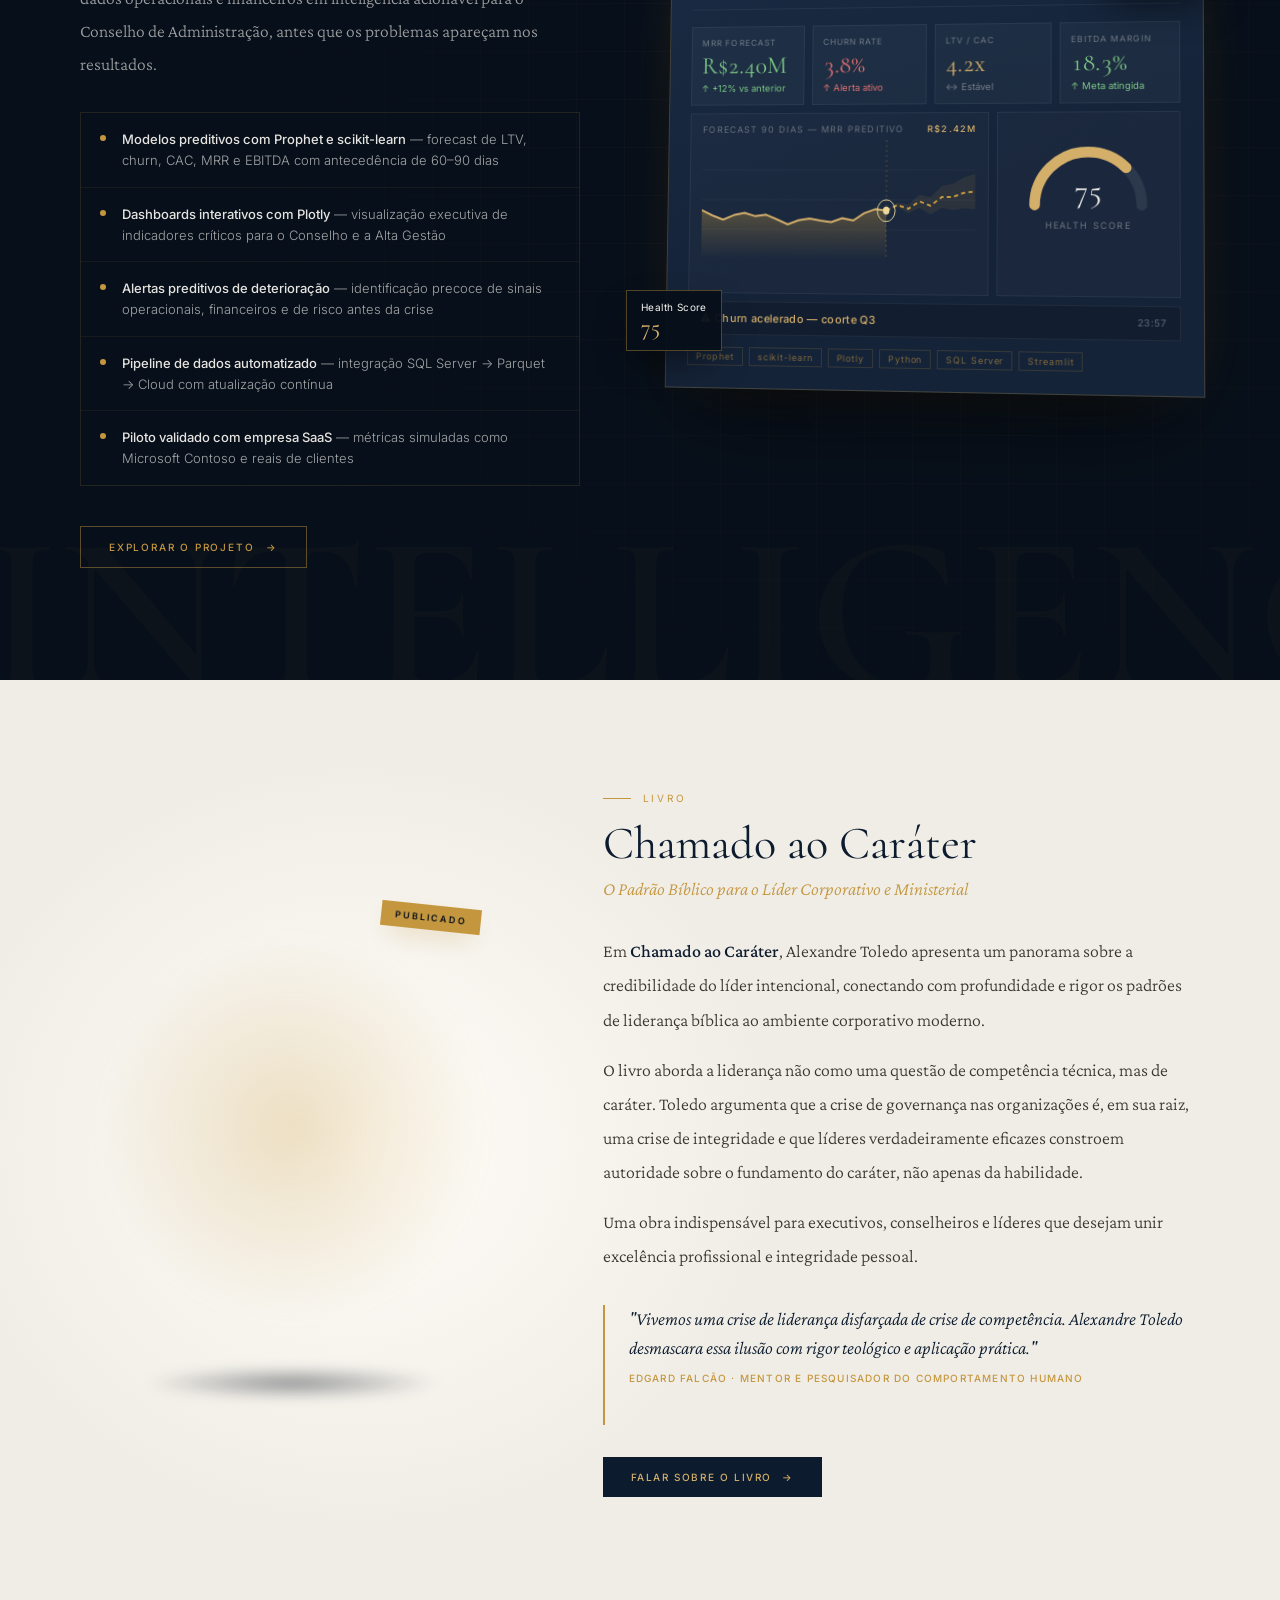
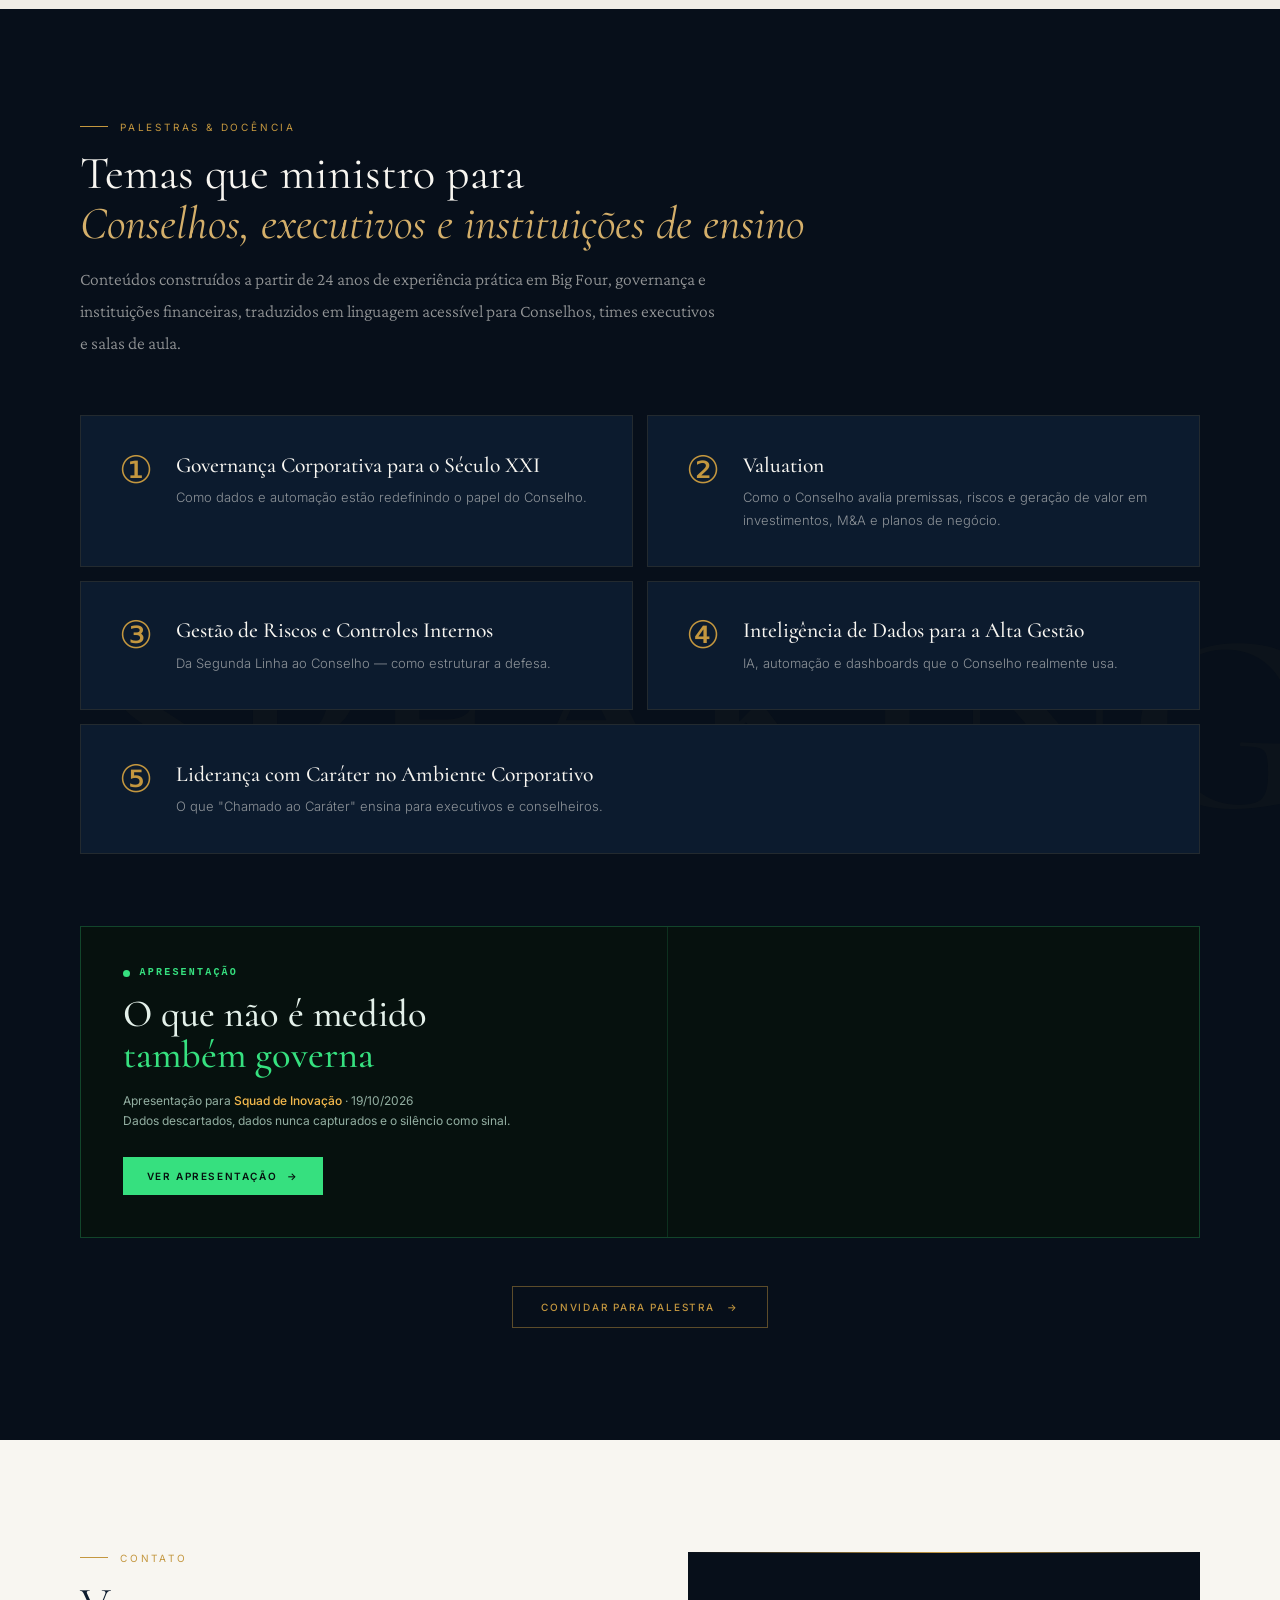
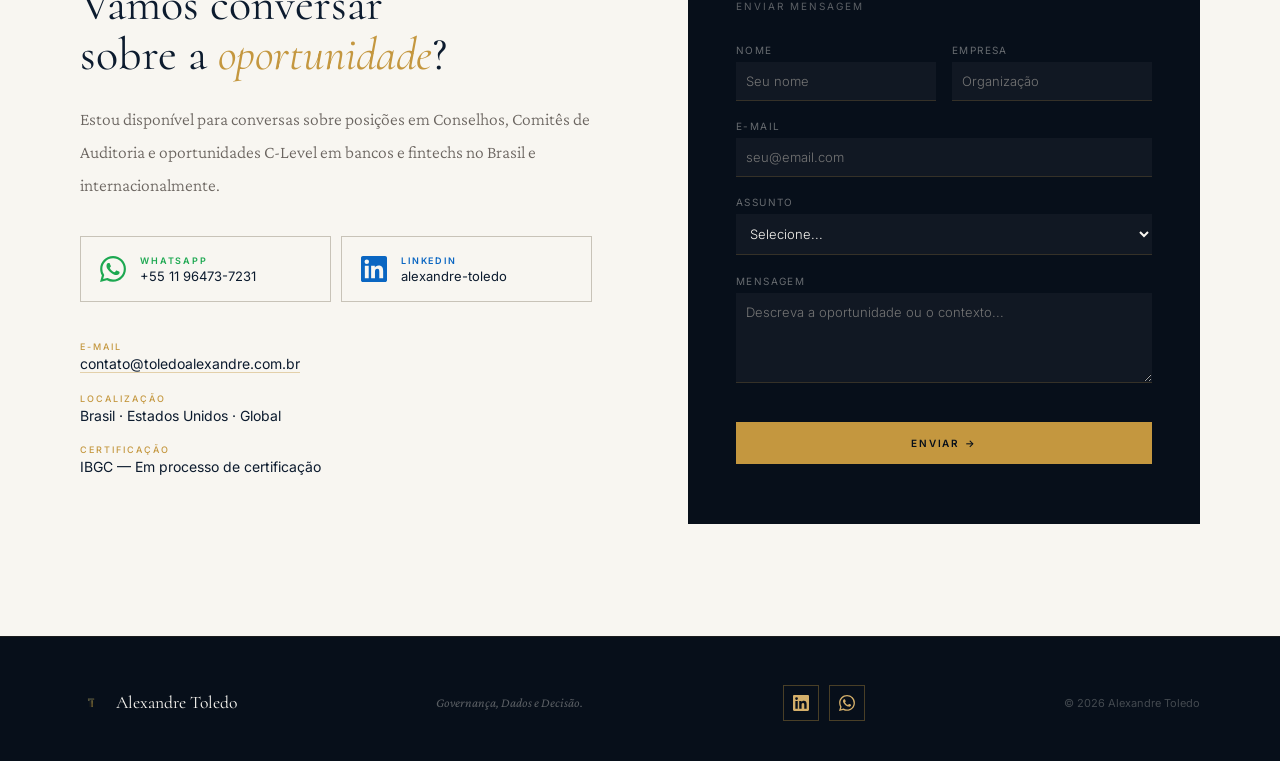
==== commit 5e39202c: "Repaginar site com animações, livro 3D e nova página de apresentação - Nova foto no hero, partículas" ====
--- a/index.html
+++ b/index.html
@@ -12,7 +12,7 @@
 <link rel="icon" type="image/png" href="assets/logo/favicon.png">
 <link rel="preconnect" href="https://fonts.googleapis.com">
 <link rel="preconnect" href="https://fonts.gstatic.com" crossorigin>
-<link href="https://fonts.googleapis.com/css2?family=Cormorant:ital,wght@0,300;0,400;0,500;0,600;1,300;1,400;1,500&family=Inter:wght@300;400;500&family=Crimson+Pro:ital,wght@0,300;0,400;1,300;1,400&display=swap" rel="stylesheet">
+<link href="https://fonts.googleapis.com/css2?family=Cormorant:ital,wght@0,300;0,400;0,500;0,600;1,300;1,400;1,500&family=Inter:wght@300;400;500;600&family=Crimson+Pro:ital,wght@0,300;0,400;1,300;1,400&display=swap" rel="stylesheet">
 <style>
 :root {
   --navy:       #0C1B2E;
@@ -26,537 +26,637 @@
   --stone:      #C8C3B8;
   --text:       #2A2A2A;
   --muted:      #6B6560;
+  --green:      #7DC885;
+  --red:        #E07070;
+  --wa:         #25D366;
   --ff-display: 'Cormorant', Georgia, serif;
   --ff-body:    'Crimson Pro', Georgia, serif;
   --ff-ui:      'Inter', system-ui, sans-serif;
+  --ease:       cubic-bezier(.2,.7,.2,1);
 }
 *, *::before, *::after { box-sizing: border-box; margin: 0; padding: 0; }
 html { scroll-behavior: smooth; }
 body { font-family: var(--ff-ui); background: var(--white); color: var(--text); overflow-x: hidden; }
+img { max-width: 100%; }
+a { -webkit-tap-highlight-color: transparent; }
+
+/* ── PROGRESSO DE ROLAGEM ── */
+#scroll-prog { position: fixed; top: 0; left: 0; height: 2px; width: 0; background: linear-gradient(90deg, var(--gold), var(--gold-pale)); z-index: 200; box-shadow: 0 0 10px rgba(196,151,63,.6); }
+
+/* ── REVEAL ── */
+.rv { opacity: 0; transform: translateY(28px); transition: opacity .9s var(--ease), transform .9s var(--ease); transition-delay: calc(var(--d, 0) * 110ms); }
+.rv.l { transform: translateX(-36px); }
+.rv.r { transform: translateX(36px); }
+.rv.s { transform: scale(.94); }
+.rv.in { opacity: 1; transform: none; }
 
 /* ── NAV ── */
 nav {
   position: fixed; top: 0; left: 0; right: 0; z-index: 100;
   display: flex; align-items: center; justify-content: space-between;
-  padding: 0 3.5rem; height: 68px;
-  background: rgba(7,15,26,0.97); backdrop-filter: blur(16px);
-  border-bottom: 1px solid rgba(196,151,63,0.18);
+  padding: 0 3.5rem; height: 74px;
+  background: rgba(7,15,26,0); border-bottom: 1px solid rgba(196,151,63,0);
+  transition: background .35s, height .35s, border-color .35s;
 }
-.nav-id { display: flex; align-items: center; gap: 16px; text-decoration: none; }
+nav.scrolled { background: rgba(7,15,26,0.94); backdrop-filter: blur(16px); -webkit-backdrop-filter: blur(16px); height: 64px; border-bottom-color: rgba(196,151,63,0.18); }
+.nav-id { display: flex; align-items: center; gap: 14px; text-decoration: none; }
+.nav-id img { height: 34px; width: 34px; object-fit: contain; transition: transform .6s var(--ease); }
+.nav-id:hover img { transform: rotate(-8deg) scale(1.08); }
 .nav-name-main { font-family: var(--ff-display); font-size: 15px; font-weight: 500; color: var(--white); letter-spacing: 0.1em; text-transform: uppercase; line-height: 1.1; }
-.nav-name-sub  { font-family: var(--ff-ui); font-size: 9px; color: var(--gold); letter-spacing: 0.26em; text-transform: uppercase; font-weight: 400; margin-top: 3px; }
-.nav-links { display: flex; gap: 2.2rem; list-style: none; }
-.nav-links a { font-size: 11px; color: rgba(248,246,241,0.5); text-decoration: none; letter-spacing: 0.1em; text-transform: uppercase; font-weight: 400; transition: color 0.2s; }
-.nav-links a:hover { color: var(--gold-light); }
-.nav-cta { font-size: 10px; letter-spacing: 0.14em; text-transform: uppercase; font-weight: 500; color: var(--gold); border: 1px solid rgba(196,151,63,0.45); padding: 9px 24px; text-decoration: none; transition: all 0.2s; }
-.nav-cta:hover { background: var(--gold); color: var(--navy-deep); }
-
-/* ── PILLAR SVG (reutilizável) ── */
-.pillar-svg { display: block; }
+.nav-name-sub  { font-size: 9px; color: var(--gold); letter-spacing: 0.26em; text-transform: uppercase; margin-top: 3px; }
+.nav-links { display: flex; gap: 2rem; list-style: none; align-items: center; }
+.nav-links a { position: relative; font-size: 11px; color: rgba(248,246,241,0.6); text-decoration: none; letter-spacing: 0.1em; text-transform: uppercase; transition: color 0.2s; padding: 6px 0; }
+.nav-links a::after { content: ''; position: absolute; left: 0; bottom: 0; height: 1px; width: 100%; background: var(--gold); transform: scaleX(0); transform-origin: right; transition: transform .35s var(--ease); }
+.nav-links a:hover, .nav-links a.on { color: var(--gold-light); }
+.nav-links a:hover::after, .nav-links a.on::after { transform: scaleX(1); transform-origin: left; }
+.nav-links a.nav-new { color: var(--gold-light); }
+.nav-new .pill { font-size: 8px; background: var(--gold); color: var(--navy-deep); padding: 2px 5px; margin-left: 6px; letter-spacing: .1em; vertical-align: 1px; }
+.nav-right { display: flex; align-items: center; gap: 10px; }
+.nav-ico { width: 36px; height: 36px; display: grid; place-items: center; border: 1px solid rgba(196,151,63,0.35); color: var(--gold-light); transition: all .25s; }
+.nav-ico svg { width: 16px; height: 16px; fill: currentColor; }
+.nav-ico:hover { background: var(--gold); color: var(--navy-deep); border-color: var(--gold); transform: translateY(-2px); }
+.nav-ico.wa:hover { background: var(--wa); border-color: var(--wa); color: #fff; }
+.nav-burger { display: none; width: 40px; height: 40px; background: none; border: 1px solid rgba(196,151,63,0.35); cursor: pointer; position: relative; }
+.nav-burger span { position: absolute; left: 10px; right: 10px; height: 1px; background: var(--gold-light); transition: transform .3s, opacity .3s; }
+.nav-burger span:nth-child(1) { top: 14px; } .nav-burger span:nth-child(2) { top: 19px; } .nav-burger span:nth-child(3) { top: 24px; }
+nav.open .nav-burger span:nth-child(1) { transform: translateY(5px) rotate(45deg); }
+nav.open .nav-burger span:nth-child(2) { opacity: 0; }
+nav.open .nav-burger span:nth-child(3) { transform: translateY(-5px) rotate(-45deg); }
+
+/* ── BOTÕES ── */
+.btn-gold { position: relative; overflow: hidden; background: var(--gold); color: var(--navy-deep); padding: 15px 30px; font-size: 10px; letter-spacing: 0.16em; text-transform: uppercase; font-weight: 600; text-decoration: none; transition: transform .25s, box-shadow .25s; display: inline-flex; align-items: center; gap: 10px; }
+.btn-gold::before { content: ''; position: absolute; top: 0; left: -120%; width: 60%; height: 100%; background: linear-gradient(100deg, transparent, rgba(255,255,255,.45), transparent); transform: skewX(-20deg); animation: shine 4.5s ease-in-out infinite; }
+@keyframes shine { 0%, 60% { left: -120%; } 85%, 100% { left: 140%; } }
+.btn-gold:hover { transform: translateY(-2px); box-shadow: 0 12px 28px -10px rgba(196,151,63,.7); }
+.btn-wa { background: var(--wa); color: #fff; padding: 15px 26px; font-size: 10px; letter-spacing: 0.16em; text-transform: uppercase; font-weight: 600; text-decoration: none; display: inline-flex; align-items: center; gap: 10px; transition: transform .25s, box-shadow .25s; }
+.btn-wa svg { width: 16px; height: 16px; fill: currentColor; }
+.btn-wa:hover { transform: translateY(-2px); box-shadow: 0 12px 28px -10px rgba(37,211,102,.7); }
+.btn-line { font-size: 10px; letter-spacing: 0.14em; text-transform: uppercase; color: rgba(248,246,241,0.75); text-decoration: none; display: inline-flex; align-items: center; gap: 10px; padding: 14px 22px; border: 1px solid rgba(248,246,241,0.2); transition: all 0.25s; }
+.btn-line svg { width: 14px; height: 14px; fill: currentColor; }
+.btn-line:hover { color: var(--gold-light); border-color: var(--gold); transform: translateY(-2px); }
+.arrow { display: inline-block; transition: transform .25s; }
+a:hover .arrow { transform: translateX(5px); }
 
 /* ── HERO ── */
-#home {
-  min-height: 100vh; background: var(--navy-deep);
-  display: grid; grid-template-columns: 1fr 1fr;
-  position: relative; overflow: hidden;
-}
-.hero-left {
-  display: flex; flex-direction: column; justify-content: center;
-  padding: 120px 5rem 80px; position: relative; z-index: 2;
-}
-.hero-eyebrow {
-  font-size: 10px; letter-spacing: 0.3em; text-transform: uppercase;
-  color: var(--gold); font-weight: 400;
-  display: flex; align-items: center; gap: 14px; margin-bottom: 2.5rem;
-}
-.hero-eyebrow::before { content: ''; width: 40px; height: 1px; background: var(--gold); }
-.hero-name {
-  font-family: var(--ff-display); font-size: clamp(3.4rem, 5vw, 6rem);
-  font-weight: 300; color: var(--white); line-height: 0.95; letter-spacing: -0.01em;
-  margin-bottom: 2rem;
-}
-.hero-name .surname { display: block; font-weight: 500; color: var(--gold-light); }
-.hero-divider { width: 48px; height: 1px; background: rgba(196,151,63,0.35); margin-bottom: 2rem; }
-.hero-title {
-  font-family: var(--ff-body); font-size: 1.25rem; font-weight: 300; font-style: italic;
-  color: rgba(248,246,241,0.6); line-height: 1.7; max-width: 460px; margin-bottom: 3rem;
-}
-.hero-title strong { font-style: normal; font-weight: 400; color: rgba(248,246,241,0.9); }
-.hero-actions { display: flex; gap: 1.5rem; align-items: center; }
-.btn-gold { background: var(--gold); color: var(--navy-deep); padding: 14px 32px; font-size: 10px; letter-spacing: 0.16em; text-transform: uppercase; font-weight: 500; text-decoration: none; transition: all 0.22s; display: inline-block; }
-.btn-gold:hover { background: var(--gold-light); }
-.btn-line { font-size: 10px; letter-spacing: 0.14em; text-transform: uppercase; color: rgba(248,246,241,0.45); text-decoration: none; font-weight: 400; display: flex; align-items: center; gap: 8px; transition: color 0.2s; }
-.btn-line:hover { color: var(--gold-light); }
-
-.hero-right { position: relative; overflow: hidden; }
-.hero-photo { width: 100%; height: 100%; object-fit: cover; object-position: center top; display: block; filter: grayscale(12%); }
-.hero-overlay {
-  position: absolute; inset: 0;
-  background: linear-gradient(to right, var(--navy-deep) 0%, transparent 28%),
-              linear-gradient(to top, var(--navy-deep) 0%, transparent 18%);
-}
-.hero-stats { position: absolute; bottom: 3rem; left: -1rem; display: flex; gap: 0; z-index: 3; }
-.hero-stat { background: rgba(7,15,26,0.94); backdrop-filter: blur(8px); border: 1px solid rgba(196,151,63,0.18); padding: 1.2rem 1.8rem; text-align: center; }
+#home { min-height: 100vh; background: var(--navy-deep); display: grid; grid-template-columns: 1.05fr 1fr; position: relative; overflow: hidden; }
+#hero-fx { position: absolute; inset: 0; width: 100%; height: 100%; z-index: 0; }
+#home::after { content: ''; position: absolute; inset: 0; z-index: 0; pointer-events: none; background: radial-gradient(ellipse 50% 60% at 20% 50%, rgba(196,151,63,.08), transparent 70%); }
+.hero-left { display: flex; flex-direction: column; justify-content: center; padding: 130px 4rem 90px 5rem; position: relative; z-index: 2; }
+.hero-eyebrow { font-size: 10px; letter-spacing: 0.3em; text-transform: uppercase; color: var(--gold); display: flex; align-items: center; gap: 14px; margin-bottom: 2.2rem; }
+.hero-eyebrow::before { content: ''; width: 40px; height: 1px; background: var(--gold); animation: growLine 1.2s var(--ease) both .2s; transform-origin: left; }
+@keyframes growLine { from { transform: scaleX(0); } }
+.hero-name { font-family: var(--ff-display); font-size: clamp(3.4rem, 6vw, 6.6rem); font-weight: 300; color: var(--white); line-height: 0.95; letter-spacing: -0.01em; margin-bottom: 1.8rem; }
+.hero-name .line { display: block; overflow: hidden; padding-bottom: .06em; }
+.hero-name .surname { font-weight: 500; color: var(--gold-light); }
+.hero-name .surname .ch { background: linear-gradient(100deg, var(--gold) 0%, var(--gold-pale) 45%, var(--gold) 60%, var(--gold-light) 100%); background-size: 600% 100%; -webkit-background-clip: text; background-clip: text; -webkit-text-fill-color: transparent; animation: chUp .9s var(--ease) forwards, goldFlow 6s linear infinite; animation-delay: calc(var(--i) * 45ms + 250ms), calc(var(--i) * -0.25s); }
+@keyframes goldFlow { to { background-position: -220% 0; } }
+.hero-name .ch { display: inline-block; transform: translateY(105%); animation: chUp .9s var(--ease) forwards; animation-delay: calc(var(--i) * 45ms + 250ms); }
+@keyframes chUp { to { transform: none; } }
+.hero-rotator { font-family: var(--ff-display); font-size: clamp(1.5rem, 2.3vw, 2.1rem); color: var(--white); font-weight: 400; margin-bottom: 1.6rem; min-height: 1.3em; }
+.hero-rotator em { font-style: italic; color: var(--gold-light); border-right: 2px solid var(--gold); padding-right: 4px; animation: caret 1s steps(2) infinite; }
+@keyframes caret { 50% { border-color: transparent; } }
+.hero-title { font-family: var(--ff-body); font-size: 1.22rem; font-weight: 300; font-style: italic; color: rgba(248,246,241,0.62); line-height: 1.7; max-width: 480px; margin-bottom: 2.6rem; }
+.hero-title strong { font-style: normal; font-weight: 400; color: rgba(248,246,241,0.92); }
+.hero-actions { display: flex; gap: 12px; align-items: center; flex-wrap: wrap; }
+
+.hero-right { position: relative; overflow: hidden; z-index: 1; }
+.hero-photo { width: 100%; height: 100%; object-fit: cover; object-position: center 20%; display: block; transform: scale(1.12); animation: kenburns 18s ease-in-out infinite alternate; will-change: transform; }
+@keyframes kenburns { from { transform: scale(1.12) translate(0,0); } to { transform: scale(1.02) translate(-1.5%, 1%); } }
+.hero-overlay { position: absolute; inset: 0; background: linear-gradient(to right, var(--navy-deep) 0%, rgba(7,15,26,.35) 30%, transparent 55%), linear-gradient(to top, var(--navy-deep) 0%, transparent 30%); }
+.hero-frame { position: absolute; top: 120px; right: 3rem; bottom: 160px; left: 30%; border: 1px solid rgba(196,151,63,.35); pointer-events: none; animation: frameIn 1.6s var(--ease) both .6s; }
+@keyframes frameIn { from { clip-path: inset(0 100% 100% 0); } to { clip-path: inset(0 0 0 0); } }
+.hero-stats { position: absolute; bottom: 3rem; left: 2rem; display: flex; z-index: 3; }
+.hero-stat { background: rgba(7,15,26,0.88); backdrop-filter: blur(8px); -webkit-backdrop-filter: blur(8px); border: 1px solid rgba(196,151,63,0.22); padding: 1.1rem 1.6rem; text-align: center; opacity: 0; transform: translateY(20px); animation: statIn .8s var(--ease) forwards; }
+.hero-stat:nth-child(1) { animation-delay: 1.1s; } .hero-stat:nth-child(2) { animation-delay: 1.25s; } .hero-stat:nth-child(3) { animation-delay: 1.4s; }
+@keyframes statIn { to { opacity: 1; transform: none; } }
 .hero-stat:not(:last-child) { border-right: none; }
-.hstat-num { font-family: var(--ff-display); font-size: 2.5rem; color: var(--gold); font-weight: 400; line-height: 1; }
-.hstat-label { font-size: 9px; color: rgba(248,246,241,0.35); letter-spacing: 0.16em; text-transform: uppercase; margin-top: 5px; }
-
-/* ── SECTION UTIL ── */
-.s-eye { font-size: 10px; letter-spacing: 0.28em; text-transform: uppercase; color: var(--gold); font-weight: 400; margin-bottom: 1rem; display: flex; align-items: center; gap: 12px; }
+.hstat-num { font-family: var(--ff-display); font-size: 2.4rem; color: var(--gold); line-height: 1; }
+.hstat-label { font-size: 9px; color: rgba(248,246,241,0.45); letter-spacing: 0.16em; text-transform: uppercase; margin-top: 5px; }
+.scroll-cue { position: absolute; left: 5rem; bottom: 2rem; z-index: 3; font-size: 9px; letter-spacing: .3em; text-transform: uppercase; color: rgba(248,246,241,.4); display: flex; align-items: center; gap: 12px; text-decoration: none; }
+.scroll-cue i { width: 1px; height: 38px; background: rgba(196,151,63,.25); position: relative; overflow: hidden; }
+.scroll-cue i::after { content: ''; position: absolute; left: 0; top: -40%; width: 1px; height: 40%; background: var(--gold); animation: drip 2s ease-in-out infinite; }
+@keyframes drip { to { top: 100%; } }
+
+/* ── UTIL ── */
+.s-eye { font-size: 10px; letter-spacing: 0.28em; text-transform: uppercase; color: var(--gold); margin-bottom: 1rem; display: flex; align-items: center; gap: 12px; }
 .s-eye::before { content: ''; width: 28px; height: 1px; background: var(--gold); }
-.s-title { font-family: var(--ff-display); font-size: clamp(2.2rem, 3.5vw, 3.2rem); font-weight: 400; line-height: 1.1; }
-
-/* ── SOBRE ── */
-#sobre { background: var(--white); padding: 7rem 5rem; }
-.sobre-grid { display: grid; grid-template-columns: 1fr 1.7fr; gap: 7rem; max-width: 1220px; margin: 0 auto; }
-.sobre-left { position: sticky; top: 100px; }
+.s-title { font-family: var(--ff-display); font-size: clamp(2.2rem, 3.6vw, 3.4rem); font-weight: 400; line-height: 1.08; }
+.wrap { max-width: 1220px; margin: 0 auto; position: relative; z-index: 1; }
+
+/* ── SOBRE / TRAJETÓRIA ── */
+#sobre { background: var(--white); padding: 7rem 5rem 6rem; position: relative; overflow: hidden; }
+.sobre-grid { display: grid; grid-template-columns: 1fr 1.7fr; gap: 6rem; }
+.sobre-left { position: sticky; top: 100px; align-self: start; }
 .sobre-heading { color: var(--navy); margin-bottom: 1.5rem; }
 .sobre-heading em { font-style: italic; color: var(--gold); }
-.sobre-lead { font-family: var(--ff-body); font-size: 1.15rem; font-weight: 300; color: var(--muted); line-height: 1.85; }
+.sobre-lead { font-family: var(--ff-body); font-size: 1.15rem; font-weight: 300; color: var(--muted); line-height: 1.85; margin-top: 1.5rem; }
 .sobre-bio { font-family: var(--ff-body); font-size: 1.12rem; font-weight: 300; line-height: 1.9; color: #3A3530; }
 .sobre-bio p { margin-bottom: 1.2rem; }
 .sobre-bio strong { font-weight: 500; color: var(--navy); }
-.credentials { display: grid; grid-template-columns: 1fr 1fr; gap: 1px; background: var(--stone); margin: 2.5rem 0; }
-.cred-item { background: var(--white); padding: 1.2rem 1.4rem; }
+
+.counters { display: grid; grid-template-columns: repeat(4, 1fr); gap: 1px; background: var(--stone); margin: 2.5rem 0 0; }
+.counter { background: var(--white); padding: 1.5rem 1.2rem; position: relative; overflow: hidden; }
+.counter::after { content: ''; position: absolute; left: 0; bottom: 0; height: 2px; width: 100%; background: var(--gold); transform: scaleX(0); transform-origin: left; transition: transform 1.4s var(--ease) .3s; }
+.counter.in::after { transform: scaleX(1); }
+.counter-num { font-family: var(--ff-display); font-size: 2.8rem; color: var(--navy); line-height: 1; font-weight: 500; }
+.counter-num span { color: var(--gold); }
+.counter-lbl { font-size: 10px; letter-spacing: .14em; text-transform: uppercase; color: var(--muted); margin-top: 6px; line-height: 1.4; }
+
+/* Jornada (trajetória dinâmica) */
+.journey { margin-top: 4.5rem; background: var(--navy-deep); padding: 2.6rem 2.6rem 2.2rem; position: relative; overflow: hidden; }
+.journey::before { content: 'TRAJETÓRIA'; position: absolute; right: -1rem; bottom: -2.2rem; font-family: var(--ff-display); font-size: 8rem; font-weight: 600; color: rgba(196,151,63,.04); pointer-events: none; white-space: nowrap; }
+.journey-head { display: flex; justify-content: space-between; align-items: end; gap: 2rem; margin-bottom: 2.2rem; flex-wrap: wrap; }
+.journey-title { font-family: var(--ff-display); font-size: 1.9rem; color: var(--white); font-weight: 400; line-height: 1.1; }
+.journey-title em { color: var(--gold-light); }
+.journey-hint { font-size: 10px; letter-spacing: .16em; text-transform: uppercase; color: rgba(248,246,241,.35); }
+.track { position: relative; display: grid; grid-template-columns: repeat(5, 1fr); gap: 0; }
+.track-line { position: absolute; left: 10%; right: 10%; top: 21px; height: 1px; background: rgba(196,151,63,.15); }
+.track-line i { position: absolute; left: 0; top: 0; height: 1px; width: 0; background: linear-gradient(90deg, var(--gold), var(--gold-pale)); box-shadow: 0 0 10px var(--gold); transition: width .6s var(--ease); }
+.stop { position: relative; z-index: 1; background: none; border: none; cursor: pointer; display: flex; flex-direction: column; align-items: center; gap: 12px; padding: 0 6px; font: inherit; color: inherit; }
+.stop-dot { width: 42px; height: 42px; border-radius: 50%; border: 1px solid rgba(196,151,63,.3); background: var(--navy-deep); display: grid; place-items: center; font-family: var(--ff-display); font-size: 13px; color: rgba(248,246,241,.45); transition: all .4s var(--ease); }
+.stop.lit .stop-dot { border-color: var(--gold); color: var(--gold-light); }
+.stop.cur .stop-dot { background: var(--gold); color: var(--navy-deep); box-shadow: 0 0 0 6px rgba(196,151,63,.15), 0 0 24px rgba(196,151,63,.5); transform: scale(1.1); }
+.stop-name { font-family: var(--ff-display); font-size: 1.15rem; color: rgba(248,246,241,.55); transition: color .3s; text-align: center; line-height: 1.15; }
+.stop-yr { font-size: 10px; letter-spacing: .12em; color: rgba(196,151,63,.6); }
+.stop.cur .stop-name { color: var(--white); }
+.stop:focus-visible { outline: 2px solid var(--gold); outline-offset: 6px; }
+.journey-card { margin-top: 2.2rem; border-top: 1px solid rgba(196,151,63,.15); padding-top: 1.6rem; min-height: 150px; display: grid; grid-template-columns: 220px 1fr; gap: 2rem; }
+.jc-role { font-family: var(--ff-display); font-size: 1.4rem; color: var(--white); line-height: 1.2; }
+.jc-period { font-size: 10px; letter-spacing: .14em; text-transform: uppercase; color: var(--gold); margin-top: 8px; }
+.jc-text { font-family: var(--ff-body); font-size: 1.06rem; color: rgba(248,246,241,.62); line-height: 1.75; font-weight: 300; }
+.jc-tags { display: flex; flex-wrap: wrap; gap: 6px; margin-top: 12px; }
+.jc-tags span { font-size: 9px; letter-spacing: .1em; text-transform: uppercase; color: var(--gold-light); border: 1px solid rgba(196,151,63,.25); padding: 4px 10px; }
+.journey-card.swap > * { animation: jcIn .55s var(--ease) both; }
+.journey-card.swap > *:nth-child(2) { animation-delay: .08s; }
+@keyframes jcIn { from { opacity: 0; transform: translateY(10px); } }
+
+/* Marquee */
+.marquee { margin-top: 3.5rem; overflow: hidden; border-top: 1px solid var(--stone); border-bottom: 1px solid var(--stone); padding: 1.3rem 0; -webkit-mask-image: linear-gradient(90deg, transparent, #000 10%, #000 90%, transparent); mask-image: linear-gradient(90deg, transparent, #000 10%, #000 90%, transparent); }
+.marquee-track { display: flex; gap: 3rem; width: max-content; animation: marq 38s linear infinite; }
+.marquee:hover .marquee-track { animation-play-state: paused; }
+@keyframes marq { to { transform: translateX(-50%); } }
+.marquee-track span { font-family: var(--ff-display); font-size: 1.6rem; color: var(--navy); opacity: .5; white-space: nowrap; display: flex; align-items: center; gap: 3rem; transition: opacity .2s, color .2s; }
+.marquee-track span:hover { opacity: 1; color: var(--gold); }
+.marquee-track span::after { content: '◆'; font-size: .6rem; color: var(--gold); opacity: .8; }
+
+.credentials { display: grid; grid-template-columns: 1fr 1fr; gap: 1px; background: var(--stone); margin: 2.5rem 0 0; }
+.cred-item { background: var(--white); padding: 1.2rem 1.4rem; transition: background .3s, transform .3s; }
+.cred-item:hover { background: var(--off); }
 .cred-label { font-size: 9px; letter-spacing: 0.2em; text-transform: uppercase; color: var(--gold); font-weight: 500; margin-bottom: 4px; }
-.cred-val { font-size: 13px; color: var(--navy); font-weight: 400; line-height: 1.4; }
+.cred-val { font-size: 13px; color: var(--navy); line-height: 1.45; }
 .tags-row { display: flex; flex-wrap: wrap; gap: 7px; margin-top: 1.5rem; }
-.tag { font-size: 10px; letter-spacing: 0.08em; text-transform: uppercase; font-weight: 500; color: var(--gold); border: 1px solid rgba(196,151,63,0.3); padding: 5px 12px; }
-
-/* ── BOARD INTELLIGENCE SIMULATOR (DESTAQUE) ── */
-#simulator {
-  background: var(--navy-deep); padding: 7rem 5rem;
-  position: relative; overflow: hidden;
-}
-#simulator::before {
-  content: 'INTELLIGENCE';
-  position: absolute; bottom: -3rem; left: -1rem;
-  font-family: var(--ff-display); font-size: 14rem; font-weight: 600;
-  color: rgba(196,151,63,0.03); line-height: 1; pointer-events: none; white-space: nowrap;
-}
-.sim-inner { max-width: 1220px; margin: 0 auto; }
-.sim-grid { display: grid; grid-template-columns: 1fr 1fr; gap: 6rem; align-items: center; }
-.sim-content {}
-.sim-badge {
-  display: inline-flex; align-items: center; gap: 8px;
-  font-size: 9px; letter-spacing: 0.22em; text-transform: uppercase; font-weight: 500;
-  color: var(--navy-deep); background: var(--gold); padding: 6px 14px;
-  margin-bottom: 2rem;
-}
-.sim-title { font-family: var(--ff-display); font-size: clamp(2rem, 3vw, 3rem); color: var(--white); font-weight: 400; line-height: 1.1; margin-bottom: 1.5rem; }
+.tag { font-size: 10px; letter-spacing: 0.08em; text-transform: uppercase; font-weight: 500; color: var(--gold); border: 1px solid rgba(196,151,63,0.3); padding: 5px 12px; transition: all .25s; cursor: default; }
+.tag:hover { background: var(--gold); color: var(--navy-deep); transform: translateY(-2px); }
+
+/* ── BOARD INTELLIGENCE ── */
+#simulator { background: var(--navy-deep); padding: 7rem 5rem; position: relative; overflow: hidden; }
+#simulator::before { content: 'INTELLIGENCE'; position: absolute; bottom: -3rem; left: -1rem; font-family: var(--ff-display); font-size: 14rem; font-weight: 600; color: rgba(196,151,63,0.035); line-height: 1; pointer-events: none; white-space: nowrap; animation: drift 30s linear infinite alternate; }
+@keyframes drift { to { transform: translateX(-12%); } }
+#simulator .grid-bg { position: absolute; inset: 0; background-image: linear-gradient(rgba(196,151,63,.05) 1px, transparent 1px), linear-gradient(90deg, rgba(196,151,63,.05) 1px, transparent 1px); background-size: 48px 48px; -webkit-mask-image: radial-gradient(ellipse 60% 70% at 70% 50%, #000, transparent); mask-image: radial-gradient(ellipse 60% 70% at 70% 50%, #000, transparent); animation: gridMove 12s linear infinite; }
+@keyframes gridMove { to { background-position: 48px 48px; } }
+.sim-grid { display: grid; grid-template-columns: 1fr 1.08fr; gap: 5rem; align-items: center; }
+.sim-badge { display: inline-flex; align-items: center; gap: 8px; font-size: 9px; letter-spacing: 0.22em; text-transform: uppercase; font-weight: 600; color: var(--navy-deep); background: var(--gold); padding: 6px 14px; margin-bottom: 2rem; }
+.live-dot { width: 7px; height: 7px; border-radius: 50%; background: var(--navy-deep); animation: pulse 1.4s ease-in-out infinite; }
+@keyframes pulse { 50% { opacity: .25; } }
+.sim-title { font-family: var(--ff-display); font-size: clamp(2.2rem, 3.4vw, 3.4rem); color: var(--white); font-weight: 400; line-height: 1.05; margin-bottom: 1.5rem; }
 .sim-title em { font-style: italic; color: var(--gold-light); }
-.sim-text { font-family: var(--ff-body); font-size: 1.1rem; color: rgba(248,246,241,0.6); line-height: 1.85; font-weight: 300; margin-bottom: 2rem; }
-.sim-features { display: flex; flex-direction: column; gap: 0; margin-bottom: 2.5rem; border: 1px solid rgba(196,151,63,0.15); }
-.sim-feat { display: flex; align-items: start; gap: 1rem; padding: 1rem 1.2rem; border-bottom: 1px solid rgba(196,151,63,0.08); }
+.sim-text { font-family: var(--ff-body); font-size: 1.1rem; color: rgba(248,246,241,0.62); line-height: 1.85; font-weight: 300; margin-bottom: 2rem; }
+.sim-features { display: flex; flex-direction: column; margin-bottom: 2.5rem; border: 1px solid rgba(196,151,63,0.15); }
+.sim-feat { display: flex; align-items: start; gap: 1rem; padding: 1rem 1.2rem; border-bottom: 1px solid rgba(196,151,63,0.08); position: relative; transition: background .3s; cursor: default; }
+.sim-feat::before { content: ''; position: absolute; left: 0; top: 0; bottom: 0; width: 2px; background: var(--gold); transform: scaleY(0); transition: transform .4s var(--ease); }
+.sim-feat:hover, .sim-feat.hl { background: rgba(196,151,63,.06); }
+.sim-feat:hover::before, .sim-feat.hl::before { transform: scaleY(1); }
 .sim-feat:last-child { border-bottom: none; }
-.sim-feat-dot { width: 6px; height: 6px; border-radius: 50%; background: var(--gold); margin-top: 5px; flex-shrink: 0; }
+.sim-feat-dot { width: 6px; height: 6px; border-radius: 50%; background: var(--gold); margin-top: 6px; flex-shrink: 0; box-shadow: 0 0 0 0 rgba(196,151,63,.6); }
+.sim-feat.hl .sim-feat-dot { animation: ring 1.6s ease-out infinite; }
+@keyframes ring { to { box-shadow: 0 0 0 8px rgba(196,151,63,0); } }
 .sim-feat-text { font-size: 13px; color: rgba(248,246,241,0.65); line-height: 1.6; font-weight: 300; }
-.sim-feat-text strong { color: rgba(248,246,241,0.9); font-weight: 400; }
-.sim-cta {
-  display: inline-flex; align-items: center; gap: 12px;
-  background: transparent; color: var(--gold); border: 1px solid rgba(196,151,63,0.45);
-  padding: 14px 28px; font-size: 10px; letter-spacing: 0.18em; text-transform: uppercase;
-  font-weight: 500; text-decoration: none; transition: all 0.22s;
-}
+.sim-feat-text strong { color: rgba(248,246,241,0.92); font-weight: 500; }
+.sim-cta { display: inline-flex; align-items: center; gap: 12px; color: var(--gold); border: 1px solid rgba(196,151,63,0.45); padding: 14px 28px; font-size: 10px; letter-spacing: 0.18em; text-transform: uppercase; font-weight: 500; text-decoration: none; transition: all 0.22s; }
 .sim-cta:hover { background: var(--gold); color: var(--navy-deep); border-color: var(--gold); }
-.sim-cta-arrow { transition: transform 0.2s; }
-.sim-cta:hover .sim-cta-arrow { transform: translateX(4px); }
-
-.sim-visual { position: relative; }
-.sim-screen {
-  background: var(--navy-mid); border: 1px solid rgba(196,151,63,0.2);
-  padding: 1.5rem; position: relative;
-}
-.sim-screen-bar {
-  display: flex; align-items: center; gap: 8px; margin-bottom: 1.2rem;
-  padding-bottom: 1rem; border-bottom: 1px solid rgba(255,255,255,0.06);
-}
+
+.sim-visual { position: relative; perspective: 1400px; }
+.sim-screen { background: linear-gradient(160deg, #182A42, var(--navy-mid) 60%); border: 1px solid rgba(196,151,63,0.25); padding: 1.4rem; position: relative; overflow: hidden; transform: rotateY(-7deg) rotateX(3deg); transition: transform .6s var(--ease); box-shadow: 0 40px 80px -30px rgba(0,0,0,.8), 0 0 60px -20px rgba(196,151,63,.25); }
+.sim-visual:hover .sim-screen { transform: rotateY(0) rotateX(0); }
+.sim-screen::after { content: ''; position: absolute; left: 0; right: 0; height: 80px; top: -80px; background: linear-gradient(180deg, transparent, rgba(196,151,63,.06), transparent); animation: sweep 5s linear infinite; pointer-events: none; }
+@keyframes sweep { to { top: 110%; } }
+.sim-screen-bar { display: flex; align-items: center; gap: 8px; margin-bottom: 1.1rem; padding-bottom: .9rem; border-bottom: 1px solid rgba(255,255,255,0.06); }
 .sim-screen-dot { width: 8px; height: 8px; border-radius: 50%; }
-.sim-screen-title { font-size: 11px; color: rgba(248,246,241,0.35); letter-spacing: 0.1em; text-transform: uppercase; margin-left: auto; font-weight: 400; }
-.sim-metric-grid { display: grid; grid-template-columns: 1fr 1fr; gap: 8px; margin-bottom: 8px; }
-.sim-metric { background: rgba(255,255,255,0.03); border: 1px solid rgba(255,255,255,0.06); padding: 12px; }
-.sim-metric-label { font-size: 9px; color: rgba(248,246,241,0.3); letter-spacing: 0.14em; text-transform: uppercase; margin-bottom: 6px; }
-.sim-metric-val { font-family: var(--ff-display); font-size: 1.6rem; font-weight: 400; line-height: 1; }
-.sim-metric-trend { font-size: 10px; margin-top: 4px; }
-.sim-chart { background: rgba(255,255,255,0.02); border: 1px solid rgba(255,255,255,0.05); padding: 12px; height: 90px; position: relative; overflow: hidden; margin-bottom: 8px; }
-.sim-chart-label { font-size: 9px; color: rgba(248,246,241,0.25); letter-spacing: 0.12em; text-transform: uppercase; margin-bottom: 8px; }
-.sim-chart svg { display: block; }
-.sim-alert-row { display: flex; gap: 8px; }
-.sim-alert { flex: 1; padding: 8px 10px; font-size: 10px; font-weight: 500; letter-spacing: 0.06em; }
-.sim-alert.warn { background: rgba(196,151,63,0.12); border: 1px solid rgba(196,151,63,0.25); color: var(--gold-light); }
-.sim-alert.ok { background: rgba(74,150,80,0.1); border: 1px solid rgba(74,150,80,0.2); color: #7DC885; }
-.sim-alert.risk { background: rgba(180,60,60,0.1); border: 1px solid rgba(180,60,60,0.2); color: #E07070; }
+.sim-live { margin-left: auto; display: flex; align-items: center; gap: 7px; font-size: 9px; letter-spacing: .18em; color: var(--green); text-transform: uppercase; }
+.sim-live i { width: 6px; height: 6px; border-radius: 50%; background: var(--green); animation: pulse 1.2s infinite; }
+.sim-clock { font-size: 10px; color: rgba(248,246,241,.35); letter-spacing: .08em; font-variant-numeric: tabular-nums; margin-left: 10px; }
+.sim-metric-grid { display: grid; grid-template-columns: repeat(4, 1fr); gap: 8px; margin-bottom: 8px; }
+.sim-metric { background: rgba(255,255,255,0.03); border: 1px solid rgba(255,255,255,0.06); padding: 11px 10px; transition: border-color .4s, background .4s; }
+.sim-metric.flash { border-color: rgba(196,151,63,.5); background: rgba(196,151,63,.07); }
+.sim-metric-label { font-size: 8.5px; color: rgba(248,246,241,0.38); letter-spacing: 0.12em; text-transform: uppercase; margin-bottom: 6px; }
+.sim-metric-val { font-family: var(--ff-display); font-size: 1.55rem; line-height: 1; font-variant-numeric: tabular-nums; }
+.sim-metric-trend { font-size: 9.5px; margin-top: 5px; }
+.sim-row { display: grid; grid-template-columns: 1.7fr 1fr; gap: 8px; margin-bottom: 8px; }
+.sim-chart { background: rgba(255,255,255,0.02); border: 1px solid rgba(255,255,255,0.06); padding: 10px 12px 6px; position: relative; }
+.sim-chart-label { font-size: 9px; color: rgba(248,246,241,0.35); letter-spacing: 0.12em; text-transform: uppercase; margin-bottom: 6px; display: flex; justify-content: space-between; }
+.sim-chart-label b { color: var(--gold-light); font-weight: 500; }
+.sim-chart svg { display: block; width: 100%; height: 120px; }
+.sim-gauge { background: rgba(255,255,255,0.02); border: 1px solid rgba(255,255,255,0.06); padding: 10px; display: flex; flex-direction: column; align-items: center; justify-content: center; }
+.sim-gauge svg { width: 100%; max-width: 140px; height: auto; }
+.gauge-arc { transition: stroke-dashoffset 1.2s var(--ease), stroke .6s; }
+.gauge-lbl { font-size: 9px; color: rgba(248,246,241,.38); letter-spacing: .14em; text-transform: uppercase; margin-top: 2px; text-align: center; }
+.sim-bars { display: flex; align-items: end; gap: 4px; height: 46px; margin-top: 8px; }
+.sim-bars i { flex: 1; background: rgba(196,151,63,.35); transition: height .9s var(--ease), background .4s; }
+.sim-alerts { position: relative; height: 34px; overflow: hidden; border: 1px solid rgba(255,255,255,.06); background: rgba(0,0,0,.15); }
+.sim-alert { position: absolute; inset: 0; padding: 0 12px; display: flex; align-items: center; gap: 10px; font-size: 11px; font-weight: 500; letter-spacing: .03em; transform: translateY(100%); opacity: 0; transition: transform .55s var(--ease), opacity .55s; }
+.sim-alert.show { transform: none; opacity: 1; }
+.sim-alert.out { transform: translateY(-100%); opacity: 0; }
+.sim-alert.warn { color: var(--gold-light); } .sim-alert.ok { color: var(--green); } .sim-alert.risk { color: var(--red); }
+.sim-alert small { margin-left: auto; color: rgba(248,246,241,.3); font-size: 9.5px; font-variant-numeric: tabular-nums; }
 .sim-tag-row { display: flex; gap: 6px; flex-wrap: wrap; margin-top: 12px; }
-.sim-tag { font-size: 9px; letter-spacing: 0.1em; color: rgba(196,151,63,0.5); border: 1px solid rgba(196,151,63,0.15); padding: 3px 8px; }
-
-/* ── TRAJETÓRIA ── */
-#trajetoria { background: var(--navy); padding: 7rem 5rem; }
-.traj-inner { max-width: 1220px; margin: 0 auto; }
-.traj-title { color: var(--white); margin-bottom: 4rem; }
-.timeline { position: relative; padding-left: 2rem; }
-.timeline::before { content: ''; position: absolute; left: 0; top: 8px; bottom: 8px; width: 1px; background: linear-gradient(to bottom, var(--gold), rgba(196,151,63,0.08)); }
-.tl-item { position: relative; padding-left: 2.5rem; padding-bottom: 3.5rem; }
-.tl-item:last-child { padding-bottom: 0; }
-.tl-dot { position: absolute; left: -2.3rem; top: 6px; width: 10px; height: 10px; border-radius: 50%; background: var(--gold); border: 2px solid var(--navy-deep); box-shadow: 0 0 0 3px rgba(196,151,63,0.2); }
-.tl-period { font-size: 10px; letter-spacing: 0.16em; text-transform: uppercase; color: var(--gold); font-weight: 400; margin-bottom: 0.4rem; }
-.tl-role { font-family: var(--ff-display); font-size: 1.5rem; color: var(--white); font-weight: 400; margin-bottom: 0.25rem; line-height: 1.2; }
-.tl-co { font-size: 11px; color: rgba(248,246,241,0.3); letter-spacing: 0.08em; text-transform: uppercase; margin-bottom: 0.9rem; }
-.tl-desc { font-family: var(--ff-body); font-size: 1.05rem; color: rgba(248,246,241,0.55); line-height: 1.8; font-weight: 300; max-width: 720px; }
-.tl-highlights { margin-top: 0.8rem; display: flex; flex-direction: column; gap: 4px; }
-.tl-hl { font-size: 12px; color: rgba(196,151,63,0.75); display: flex; align-items: start; gap: 8px; }
-.tl-hl::before { content: '—'; color: rgba(196,151,63,0.4); flex-shrink: 0; }
-.tl-tags { display: flex; flex-wrap: wrap; gap: 6px; margin-top: 1rem; }
-.tl-tag { font-size: 9px; letter-spacing: 0.1em; text-transform: uppercase; color: rgba(196,151,63,0.6); border: 1px solid rgba(196,151,63,0.18); padding: 4px 10px; font-weight: 500; }
-
-/* ── EXPERTISE ── */
-#expertise { background: var(--off); padding: 7rem 5rem; }
-.exp-inner { max-width: 1220px; margin: 0 auto; }
-.exp-title { color: var(--navy); margin-bottom: 4rem; }
-.exp-grid { display: grid; grid-template-columns: repeat(3, 1fr); gap: 1px; background: var(--stone); }
-.exp-card { background: var(--white); padding: 2.4rem; transition: background 0.25s; cursor: default; }
-.exp-card:hover { background: var(--navy); }
-.exp-card:hover .exp-num { color: rgba(196,151,63,0.1); }
-.exp-card:hover .exp-card-title { color: var(--white); }
-.exp-card:hover .exp-card-text { color: rgba(248,246,241,0.5); }
-.exp-num { font-family: var(--ff-display); font-size: 3.5rem; color: var(--off); font-weight: 300; line-height: 1; margin-bottom: 1rem; transition: color 0.25s; }
-.exp-card-title { font-family: var(--ff-display); font-size: 1.35rem; color: var(--navy); font-weight: 500; margin-bottom: 0.7rem; line-height: 1.2; transition: color 0.25s; }
-.exp-card-text { font-size: 12.5px; color: var(--muted); line-height: 1.75; font-weight: 300; transition: color 0.25s; }
-.exp-bar { grid-column: 1 / -1; background: var(--navy-deep); padding: 2.2rem 3rem; display: flex; align-items: center; justify-content: space-between; gap: 3rem; }
-.exp-bar-firms { display: flex; gap: 2.5rem; align-items: center; }
-.exp-bar-firm { font-family: var(--ff-display); font-size: 1.2rem; color: rgba(248,246,241,0.25); font-weight: 400; letter-spacing: 0.08em; transition: color 0.2s; }
-.exp-bar-firm:hover { color: var(--gold-light); }
-.exp-bar-sep { width: 1px; height: 24px; background: rgba(196,151,63,0.15); }
-.exp-bar-quote { font-family: var(--ff-body); font-style: italic; font-size: 1rem; color: rgba(248,246,241,0.35); max-width: 480px; line-height: 1.6; }
-
-/* ── POSICIONAMENTO ── */
-#posicao { background: var(--navy); padding: 7rem 5rem; position: relative; overflow: hidden; }
-#posicao::before {
-  content: 'BOARD'; position: absolute; right: -2rem; top: 50%; transform: translateY(-50%);
-  font-family: var(--ff-display); font-size: 18rem; font-weight: 600;
-  color: rgba(196,151,63,0.03); line-height: 1; pointer-events: none; white-space: nowrap;
-}
-.pos-inner { max-width: 1220px; margin: 0 auto; }
-.pos-grid { display: grid; grid-template-columns: 1.2fr 1fr; gap: 6rem; align-items: center; }
-.pos-title { color: var(--white); margin-bottom: 1.5rem; }
-.pos-title em { font-style: italic; color: var(--gold-light); }
-.pos-text { font-family: var(--ff-body); font-size: 1.1rem; color: rgba(248,246,241,0.55); line-height: 1.85; font-weight: 300; margin-bottom: 2.5rem; }
-.pos-roles { display: grid; gap: 1px; background: rgba(255,255,255,0.05); }
-.pos-role { background: var(--navy); padding: 1.3rem 1.8rem; display: flex; justify-content: space-between; align-items: center; transition: background 0.2s; }
-.pos-role:hover { background: rgba(196,151,63,0.07); }
-.pos-role-name { font-size: 14px; font-weight: 400; color: var(--white); }
-.pos-role-type { font-size: 10px; color: var(--gold); letter-spacing: 0.1em; text-transform: uppercase; }
-.pos-visual { display: flex; flex-direction: column; align-items: center; gap: 2rem; }
-.pos-quote { font-family: var(--ff-body); font-size: 1.05rem; font-style: italic; color: rgba(248,246,241,0.35); line-height: 1.7; text-align: center; max-width: 300px; }
+.sim-tag { font-size: 9px; letter-spacing: 0.1em; color: rgba(196,151,63,0.6); border: 1px solid rgba(196,151,63,0.18); padding: 3px 8px; }
+.sim-float { position: absolute; z-index: 2; background: rgba(7,15,26,.95); border: 1px solid rgba(196,151,63,.4); padding: 10px 14px; font-size: 10px; color: var(--white); letter-spacing: .04em; box-shadow: 0 16px 40px -14px rgba(0,0,0,.8); animation: bob 5s ease-in-out infinite; }
+.sim-float b { display: block; font-family: var(--ff-display); font-size: 1.4rem; color: var(--gold-light); font-weight: 500; letter-spacing: 0; }
+.sim-float.f1 { top: -22px; right: -18px; }
+.sim-float.f2 { bottom: 40px; left: -34px; animation-delay: -2.5s; }
+@keyframes bob { 50% { transform: translateY(-10px); } }
+
+/* ── LIVRO 3D ── */
+#livro { background: radial-gradient(ellipse 55% 70% at 28% 50%, #FFFDF8 0%, var(--off) 60%); padding: 7rem 5rem; position: relative; overflow: hidden; }
+.livro-grid { display: grid; grid-template-columns: 1fr 1.4fr; gap: 6rem; align-items: center; }
+.book-stage { position: relative; display: flex; justify-content: center; align-items: center; padding: 40px 0 70px; perspective: 1800px; }
+.book-glow { position: absolute; width: 420px; height: 420px; border-radius: 50%; background: radial-gradient(circle, rgba(196,151,63,.28), transparent 65%); filter: blur(10px); animation: glow 6s ease-in-out infinite; }
+@keyframes glow { 50% { transform: scale(1.12); opacity: .7; } }
+.book-float { animation: float 6s ease-in-out infinite; position: relative; z-index: 1; transform-style: preserve-3d; }
+@keyframes float { 50% { transform: translateY(-16px); } }
+.book { --w: 300px; --h: 437px; --d: 46px; position: relative; width: var(--w); height: var(--h); transform-style: preserve-3d; transform: rotateY(26deg) rotateX(4deg); transition: transform .25s ease-out; cursor: grab; }
+.book > div { position: absolute; }
+.book-front { inset: 0; transform: translateZ(calc(var(--d) / 2)); background: #20263A url('assets/images/Capa1.png') center / cover no-repeat; border-radius: 2px 5px 5px 2px; overflow: hidden; box-shadow: inset 6px 0 12px -4px rgba(0,0,0,.6); }
+.book-front::before { content: ''; position: absolute; left: 10px; top: 0; bottom: 0; width: 2px; background: linear-gradient(90deg, rgba(0,0,0,.35), rgba(255,255,255,.12)); }
+.book-front::after { content: ''; position: absolute; inset: 0; background: linear-gradient(105deg, transparent 30%, rgba(255,255,255,.22) 45%, transparent 58%); background-size: 250% 100%; background-position: 120% 0; animation: gloss 7s ease-in-out infinite; }
+@keyframes gloss { 0%, 55% { background-position: 120% 0; } 100% { background-position: -60% 0; } }
+.book-back { inset: 0; transform: rotateY(180deg) translateZ(calc(var(--d) / 2)); background: #1E2436; border-radius: 5px 2px 2px 5px; }
+.book-spine { top: 0; height: var(--h); width: var(--d); left: calc((var(--w) - var(--d)) / 2); transform: rotateY(-90deg) translateZ(calc(var(--w) / 2)); background: linear-gradient(90deg, #171C2B, #262D44 45%, #1B2133); display: flex; align-items: center; justify-content: center; border-radius: 3px 0 0 3px; }
+.book-spine span { writing-mode: vertical-rl; transform: rotate(180deg); font-family: var(--ff-display); font-size: 13px; letter-spacing: .22em; color: var(--gold-light); text-transform: uppercase; white-space: nowrap; }
+.book-spine span b { font-weight: 500; color: var(--gold); margin-left: 18px; }
+.book-pages { top: 5px; height: calc(var(--h) - 10px); width: calc(var(--d) - 4px); left: calc((var(--w) - var(--d)) / 2 + 2px); transform: rotateY(90deg) translateZ(calc(var(--w) / 2 - 4px)); background: repeating-linear-gradient(90deg, #F6F1E4 0 2px, #DCD4C0 2px 3px); }
+.book-top { left: 0; width: calc(var(--w) - 4px); height: calc(var(--d) - 4px); top: calc((var(--h) - var(--d)) / 2 + 2px); transform: rotateX(90deg) translateZ(calc(var(--h) / 2 - 4px)); background: repeating-linear-gradient(0deg, #F6F1E4 0 2px, #DCD4C0 2px 3px); }
+.book-shadow { position: absolute; bottom: 18px; left: 50%; width: 300px; height: 34px; margin-left: -150px; background: radial-gradient(ellipse, rgba(10,18,30,.42), transparent 70%); filter: blur(6px); animation: shadowPulse 6s ease-in-out infinite; }
+@keyframes shadowPulse { 50% { transform: scale(.82); opacity: .65; } }
+.book-ribbon { position: absolute; top: 34px; right: 6%; z-index: 3; background: var(--gold); color: var(--navy-deep); font-size: 9px; letter-spacing: .22em; text-transform: uppercase; font-weight: 600; padding: 7px 14px; box-shadow: 0 10px 24px -10px rgba(196,151,63,.9); transform: rotate(6deg); }
+.livro-title { font-family: var(--ff-display); font-size: clamp(2.4rem, 3.6vw, 3.6rem); color: var(--navy); font-weight: 400; line-height: 1.02; margin-bottom: .6rem; }
+.livro-subtitle { font-family: var(--ff-body); font-size: 1.15rem; font-style: italic; color: var(--gold); font-weight: 300; margin-bottom: 2rem; line-height: 1.4; }
+.livro-text { font-family: var(--ff-body); font-size: 1.12rem; color: #3A3530; line-height: 1.9; font-weight: 300; margin-bottom: 2rem; }
+.livro-text p { margin-bottom: 1rem; }
+.livro-text strong { font-weight: 500; color: var(--navy); }
+.livro-quotes { position: relative; min-height: 120px; margin-bottom: 2rem; border-left: 2px solid var(--gold); padding-left: 1.5rem; }
+.livro-quote-item { position: absolute; inset: 0 0 auto 1.5rem; opacity: 0; transform: translateY(10px); transition: opacity .7s, transform .7s var(--ease); }
+.livro-quote-item.on { opacity: 1; transform: none; position: relative; inset: auto; }
+.livro-quote { font-family: var(--ff-body); font-size: 1.15rem; font-style: italic; color: var(--navy); line-height: 1.6; font-weight: 300; }
+.livro-quote-attr { font-size: 10px; color: var(--gold); letter-spacing: 0.12em; text-transform: uppercase; font-weight: 500; margin-top: 8px; }
+.livro-cta { display: inline-flex; align-items: center; gap: 10px; background: var(--navy); color: var(--gold-light); padding: 14px 28px; font-size: 10px; letter-spacing: 0.16em; text-transform: uppercase; font-weight: 500; text-decoration: none; transition: all 0.25s; }
+.livro-cta:hover { background: var(--navy-mid); transform: translateY(-2px); box-shadow: 0 12px 26px -12px rgba(12,27,46,.7); }
+
+/* ── PALESTRAS ── */
+#palestras { background: var(--navy-deep); padding: 7rem 5rem; position: relative; overflow: hidden; }
+#palestras::before { content: 'SPEAKING'; position: absolute; right: -2rem; top: 50%; transform: translateY(-50%); font-family: var(--ff-display); font-size: 16rem; font-weight: 600; color: rgba(196,151,63,0.03); line-height: 1; pointer-events: none; white-space: nowrap; }
+.pal-title { color: var(--white); margin-bottom: 1rem; }
+.pal-title em { font-style: italic; color: var(--gold-light); }
+.pal-subtitle { font-family: var(--ff-body); font-size: 1.1rem; color: rgba(248,246,241,0.58); font-weight: 300; max-width: 640px; line-height: 1.8; margin-bottom: 3.5rem; }
+.pal-grid { display: grid; grid-template-columns: repeat(2, 1fr); gap: 14px; }
+.pal-card { --mx: 50%; --my: 50%; background: var(--navy); border: 1px solid rgba(196,151,63,.12); padding: 2.2rem 2.4rem; display: flex; gap: 1.4rem; position: relative; overflow: hidden; transition: border-color .3s, transform .3s; }
+.pal-card::before { content: ''; position: absolute; inset: 0; background: radial-gradient(360px circle at var(--mx) var(--my), rgba(196,151,63,.14), transparent 60%); opacity: 0; transition: opacity .3s; }
+.pal-card:hover { border-color: rgba(196,151,63,.45); transform: translateY(-4px); }
+.pal-card:hover::before { opacity: 1; }
+.pal-card > * { position: relative; }
+.pal-num { font-family: var(--ff-display); font-size: 2.4rem; color: var(--gold); line-height: 1; flex-shrink: 0; transition: transform .4s var(--ease); }
+.pal-card:hover .pal-num { transform: scale(1.15) rotate(-6deg); }
+.pal-card-title { font-family: var(--ff-display); font-size: 1.35rem; color: var(--white); font-weight: 500; margin-bottom: 0.5rem; line-height: 1.25; }
+.pal-card-text { font-size: 13px; color: rgba(248,246,241,0.55); line-height: 1.7; font-weight: 300; }
+.pal-card.wide { grid-column: 1 / -1; }
+.pal-cta-row { display: flex; justify-content: center; margin-top: 3rem; }
+
+/* Apresentação em destaque */
+.deck { margin-top: 4.5rem; display: grid; grid-template-columns: 1.1fr 1fr; border: 1px solid rgba(54,224,127,.25); background: #06110E; position: relative; overflow: hidden; text-decoration: none; transition: border-color .3s, transform .3s; }
+.deck:hover { border-color: rgba(54,224,127,.6); transform: translateY(-4px); }
+.deck-info { padding: 2.6rem; display: flex; flex-direction: column; gap: 1rem; position: relative; z-index: 1; }
+.deck-eye { font: 600 10px/1 'Courier New', monospace; letter-spacing: .22em; text-transform: uppercase; color: #36E07F; display: flex; align-items: center; gap: 10px; }
+.deck-eye i { width: 7px; height: 7px; border-radius: 50%; background: #36E07F; animation: pulse 1.2s infinite; }
+.deck-title { font-family: var(--ff-display); font-size: clamp(1.9rem, 3vw, 2.7rem); color: #E4F1EA; line-height: 1.05; font-weight: 500; }
+.deck-title span { color: #36E07F; }
+.deck-meta { font-size: 12px; color: #93AFA2; line-height: 1.7; }
+.deck-meta b { color: #F3B94D; font-weight: 500; }
+.deck-btn { margin-top: .6rem; align-self: start; display: inline-flex; align-items: center; gap: 10px; background: #36E07F; color: #06110E; padding: 13px 24px; font-size: 10px; letter-spacing: .16em; text-transform: uppercase; font-weight: 600; }
+.deck-screen { position: relative; min-height: 260px; border-left: 1px solid rgba(54,224,127,.15); }
+#deck-fx { position: absolute; inset: 0; width: 100%; height: 100%; }
+.deck-screen::after { content: ''; position: absolute; inset: 0; background: linear-gradient(90deg, #06110E 0%, transparent 40%); }
 
 /* ── CONTATO ── */
 #contato { background: var(--white); padding: 7rem 5rem; }
-.contato-inner { max-width: 1220px; margin: 0 auto; }
 .contato-grid { display: grid; grid-template-columns: 1fr 1fr; gap: 6rem; align-items: start; }
 .contato-title { color: var(--navy); margin-bottom: 1.5rem; }
 .contato-title em { font-style: italic; color: var(--gold); }
-.contato-text { font-family: var(--ff-body); font-size: 1.1rem; color: var(--muted); line-height: 1.85; font-weight: 300; margin-bottom: 2.5rem; }
-.contato-items { display: flex; flex-direction: column; gap: 1.5rem; }
+.contato-text { font-family: var(--ff-body); font-size: 1.1rem; color: var(--muted); line-height: 1.85; font-weight: 300; margin-bottom: 2.2rem; }
+.contato-quick { display: grid; grid-template-columns: 1fr 1fr; gap: 10px; margin-bottom: 2.4rem; }
+.cq { display: flex; align-items: center; gap: 14px; padding: 1.1rem 1.2rem; text-decoration: none; border: 1px solid var(--stone); transition: all .3s var(--ease); position: relative; overflow: hidden; }
+.cq svg { width: 26px; height: 26px; flex-shrink: 0; fill: currentColor; position: relative; }
+.cq div { position: relative; }
+.cq-lbl { font-size: 9px; letter-spacing: .2em; text-transform: uppercase; font-weight: 600; }
+.cq-val { font-size: 13px; color: var(--navy); margin-top: 2px; }
+.cq::before { content: ''; position: absolute; inset: 0; transform: translateY(101%); transition: transform .4s var(--ease); }
+.cq:hover::before { transform: none; }
+.cq:hover .cq-val, .cq:hover .cq-lbl, .cq:hover svg { color: #fff; }
+.cq.wa { color: #1DA851; } .cq.wa::before { background: var(--wa); }
+.cq.li { color: #0A66C2; } .cq.li::before { background: #0A66C2; }
+.contato-items { display: flex; flex-direction: column; gap: 1.3rem; }
 .ci-label { font-size: 9px; letter-spacing: 0.22em; text-transform: uppercase; color: var(--gold); font-weight: 500; margin-bottom: 3px; }
-.ci-val { font-size: 14px; color: var(--navy); font-weight: 400; }
-.contato-form { background: var(--navy-deep); padding: 3rem; }
-.cf-title { font-size: 10px; letter-spacing: 0.2em; text-transform: uppercase; color: rgba(248,246,241,0.25); margin-bottom: 2rem; font-weight: 400; }
+.ci-val { font-size: 14px; color: var(--navy); }
+.ci-val a { color: var(--navy); text-decoration: none; border-bottom: 1px solid rgba(196,151,63,.4); transition: color .2s, border-color .2s; }
+.ci-val a:hover { color: var(--gold); border-color: var(--gold); }
+.contato-form { background: var(--navy-deep); padding: 3rem; position: relative; overflow: hidden; }
+.contato-form::before { content: ''; position: absolute; top: -1px; left: 0; height: 2px; width: 100%; background: linear-gradient(90deg, transparent, var(--gold), transparent); animation: formLine 4s linear infinite; }
+@keyframes formLine { from { transform: translateX(-100%); } to { transform: translateX(100%); } }
+.cf-title { font-size: 10px; letter-spacing: 0.2em; text-transform: uppercase; color: rgba(248,246,241,0.35); margin-bottom: 2rem; }
 .cf-row { margin-bottom: 1.2rem; }
-.cf-row label { display: block; font-size: 10px; letter-spacing: 0.14em; text-transform: uppercase; color: rgba(248,246,241,0.3); margin-bottom: 6px; font-weight: 400; }
-.cf-row input, .cf-row textarea, .cf-row select { width: 100%; background: rgba(255,255,255,0.04); border: none; border-bottom: 1px solid rgba(196,151,63,0.2); padding: 11px 0; font-family: var(--ff-ui); font-size: 13px; color: var(--white); outline: none; transition: border-color 0.2s; font-weight: 300; }
-.cf-row input:focus, .cf-row textarea:focus, .cf-row select:focus { border-bottom-color: var(--gold); }
+.cf-row label { display: block; font-size: 10px; letter-spacing: 0.14em; text-transform: uppercase; color: rgba(248,246,241,0.4); margin-bottom: 6px; }
+.cf-row input, .cf-row textarea, .cf-row select { width: 100%; background: rgba(255,255,255,0.04); border: none; border-bottom: 1px solid rgba(196,151,63,0.2); padding: 11px 10px; font-family: var(--ff-ui); font-size: 13px; color: var(--white); outline: none; transition: border-color 0.2s, background .2s; font-weight: 300; }
+.cf-row input:focus, .cf-row textarea:focus, .cf-row select:focus { border-bottom-color: var(--gold); background: rgba(196,151,63,.06); }
 .cf-row textarea { resize: vertical; min-height: 90px; }
 .cf-row select option { background: var(--navy-deep); }
 .cf-2col { display: grid; grid-template-columns: 1fr 1fr; gap: 1rem; }
-.cf-submit { width: 100%; background: var(--gold); color: var(--navy-deep); border: none; padding: 14px; font-family: var(--ff-ui); font-size: 10px; letter-spacing: 0.18em; text-transform: uppercase; font-weight: 500; cursor: pointer; transition: background 0.2s; margin-top: 1rem; }
-.cf-submit:hover { background: var(--gold-light); }
-
-/* ── LIVRO ── */
-#livro { background: var(--off); padding: 7rem 5rem; }
-.livro-inner { max-width: 1220px; margin: 0 auto; }
-.livro-grid { display: grid; grid-template-columns: 1fr 1.8fr; gap: 6rem; align-items: center; }
-.livro-cover-wrap { position: relative; }
-.livro-cover { width: 100%; display: block; box-shadow: -12px 16px 48px rgba(10,18,30,0.22), 4px 4px 0 rgba(196,151,63,0.15); }
-.livro-spine-label { position: absolute; top: 12px; right: -12px; background: var(--gold); color: var(--navy-deep); font-size: 9px; letter-spacing: 0.2em; text-transform: uppercase; font-weight: 500; padding: 5px 10px; }
-.livro-content {}
-.livro-title { font-family: var(--ff-display); font-size: clamp(2rem, 3vw, 3rem); color: var(--navy); font-weight: 400; line-height: 1.1; margin-bottom: 0.5rem; }
-.livro-subtitle { font-family: var(--ff-body); font-size: 1.1rem; font-style: italic; color: var(--gold); font-weight: 300; margin-bottom: 2rem; line-height: 1.4; }
-.livro-text { font-family: var(--ff-body); font-size: 1.12rem; color: #3A3530; line-height: 1.9; font-weight: 300; margin-bottom: 2rem; }
-.livro-text p { margin-bottom: 1rem; }
-.livro-text strong { font-weight: 500; color: var(--navy); }
-.livro-quotes { display: flex; flex-direction: column; gap: 1.2rem; margin-bottom: 2rem; border-left: 2px solid rgba(196,151,63,0.3); padding-left: 1.5rem; }
-.livro-quote { font-family: var(--ff-body); font-size: 1rem; font-style: italic; color: var(--muted); line-height: 1.65; font-weight: 300; }
-.livro-quote-attr { font-size: 11px; color: var(--gold); letter-spacing: 0.1em; text-transform: uppercase; font-weight: 500; margin-top: 4px; }
-.livro-cta { display: inline-flex; align-items: center; gap: 10px; background: var(--navy); color: var(--gold); padding: 13px 28px; font-size: 10px; letter-spacing: 0.16em; text-transform: uppercase; font-weight: 500; text-decoration: none; transition: all 0.22s; }
-.livro-cta:hover { background: var(--navy-mid); }
-
-/* ── PALESTRAS & DOCÊNCIA ── */
-#palestras { background: var(--navy-deep); padding: 7rem 5rem; position: relative; overflow: hidden; }
-#palestras::before {
-  content: 'SPEAKING'; position: absolute; right: -2rem; top: 50%; transform: translateY(-50%);
-  font-family: var(--ff-display); font-size: 16rem; font-weight: 600;
-  color: rgba(196,151,63,0.03); line-height: 1; pointer-events: none; white-space: nowrap;
-}
-.pal-inner { max-width: 1220px; margin: 0 auto; position: relative; z-index: 1; }
-.pal-title { color: var(--white); margin-bottom: 1rem; }
-.pal-title em { font-style: italic; color: var(--gold-light); }
-.pal-subtitle { font-family: var(--ff-body); font-size: 1.1rem; color: rgba(248,246,241,0.55); font-weight: 300; max-width: 640px; line-height: 1.8; margin-bottom: 3.5rem; }
-.pal-grid { display: grid; grid-template-columns: repeat(2, 1fr); gap: 1px; background: rgba(196,151,63,0.15); }
-.pal-card { background: var(--navy); padding: 2.2rem 2.4rem; display: flex; gap: 1.4rem; transition: background 0.25s; }
-.pal-card:hover { background: rgba(196,151,63,0.06); }
-.pal-num { font-family: var(--ff-display); font-size: 2rem; color: var(--gold); font-weight: 400; line-height: 1; flex-shrink: 0; }
-.pal-card-title { font-family: var(--ff-display); font-size: 1.3rem; color: var(--white); font-weight: 500; margin-bottom: 0.5rem; line-height: 1.25; }
-.pal-card-text { font-size: 13px; color: rgba(248,246,241,0.5); line-height: 1.7; font-weight: 300; }
-.pal-cta-row { display: flex; justify-content: center; margin-top: 3rem; }
-.pal-cta { display: inline-flex; align-items: center; gap: 10px; background: transparent; color: var(--gold); border: 1px solid rgba(196,151,63,0.45); padding: 13px 28px; font-size: 10px; letter-spacing: 0.16em; text-transform: uppercase; font-weight: 500; text-decoration: none; transition: all 0.22s; }
-.pal-cta:hover { background: var(--gold); color: var(--navy-deep); border-color: var(--gold); }
-
-/* ── YOUTUBE ── */
-#youtube { background: var(--navy); padding: 7rem 5rem; position: relative; overflow: hidden; }
-#youtube::before {
-  content: 'WATCH'; position: absolute; left: -2rem; top: 50%; transform: translateY(-50%);
-  font-family: var(--ff-display); font-size: 16rem; font-weight: 600;
-  color: rgba(196,151,63,0.03); line-height: 1; pointer-events: none; white-space: nowrap;
-}
-.yt-inner { max-width: 1000px; margin: 0 auto; position: relative; z-index: 1; }
-.yt-header { text-align: center; margin-bottom: 3rem; }
-.yt-header .s-eye { justify-content: center; }
-.yt-title { font-family: var(--ff-display); font-size: clamp(2rem, 3vw, 3rem); color: var(--white); font-weight: 400; line-height: 1.1; margin-bottom: 1rem; }
-.yt-title em { font-style: italic; color: var(--gold-light); }
-.yt-subtitle { font-family: var(--ff-body); font-size: 1.1rem; color: rgba(248,246,241,0.55); font-weight: 300; max-width: 560px; margin: 0 auto; line-height: 1.7; }
-.yt-frame-wrap { position: relative; width: 100%; padding-top: 56.25%; border: 1px solid rgba(196,151,63,0.25); background: var(--navy-deep); margin-top: 3rem; }
-.yt-frame-wrap iframe { position: absolute; inset: 0; width: 100%; height: 100%; border: 0; }
-.yt-footer { display: flex; justify-content: center; margin-top: 2rem; }
-.yt-cta { display: inline-flex; align-items: center; gap: 10px; background: transparent; color: var(--gold); border: 1px solid rgba(196,151,63,0.45); padding: 13px 28px; font-size: 10px; letter-spacing: 0.16em; text-transform: uppercase; font-weight: 500; text-decoration: none; transition: all 0.22s; }
-.yt-cta:hover { background: var(--gold); color: var(--navy-deep); border-color: var(--gold); }
+.cf-submit { width: 100%; background: var(--gold); color: var(--navy-deep); border: none; padding: 15px; font-family: var(--ff-ui); font-size: 10px; letter-spacing: 0.18em; text-transform: uppercase; font-weight: 600; cursor: pointer; transition: background 0.2s, transform .2s; margin-top: 1rem; }
+.cf-submit:hover { background: var(--gold-light); transform: translateY(-1px); }
+
+/* ── WHATSAPP FLUTUANTE ── */
+.wa-float { position: fixed; right: 22px; bottom: 22px; z-index: 150; width: 58px; height: 58px; border-radius: 50%; background: var(--wa); display: grid; place-items: center; box-shadow: 0 10px 30px -6px rgba(37,211,102,.6); transition: transform .3s var(--ease); text-decoration: none; }
+.wa-float svg { width: 30px; height: 30px; fill: #fff; }
+.wa-float::before { content: ''; position: absolute; inset: 0; border-radius: 50%; border: 2px solid var(--wa); animation: waRing 2.2s ease-out infinite; }
+@keyframes waRing { to { transform: scale(1.6); opacity: 0; } }
+.wa-float:hover { transform: scale(1.08); }
+.wa-float .wa-tip { position: absolute; right: 70px; white-space: nowrap; background: var(--navy-deep); color: var(--white); font-size: 11px; padding: 8px 12px; border: 1px solid rgba(196,151,63,.3); opacity: 0; transform: translateX(8px); transition: all .3s; pointer-events: none; }
+.wa-float:hover .wa-tip { opacity: 1; transform: none; }
 
 /* ── FOOTER ── */
 footer { background: var(--navy-deep); padding: 3rem 5rem 2.5rem; border-top: 1px solid rgba(196,151,63,0.1); }
-.footer-inner { max-width: 1220px; margin: 0 auto; display: flex; justify-content: space-between; align-items: center; }
-.footer-name { font-family: var(--ff-display); font-size: 1.1rem; color: var(--white); font-weight: 400; display: flex; align-items: center; gap: 14px; }
-.footer-slogan { font-family: var(--ff-body); font-style: italic; font-size: 13px; color: rgba(248,246,241,0.25); }
-.footer-copy { font-size: 11px; color: rgba(248,246,241,0.18); }
-
-/* ── RESPONSIVE ── */
+.footer-inner { max-width: 1220px; margin: 0 auto; display: flex; justify-content: space-between; align-items: center; gap: 2rem; }
+.footer-name { font-family: var(--ff-display); font-size: 1.1rem; color: var(--white); display: flex; align-items: center; gap: 14px; }
+.footer-name img { width: 22px; height: 22px; object-fit: contain; }
+.footer-slogan { font-family: var(--ff-body); font-style: italic; font-size: 13px; color: rgba(248,246,241,0.35); }
+.footer-links { display: flex; gap: 10px; }
+.footer-copy { font-size: 11px; color: rgba(248,246,241,0.25); }
+
+/* ── RESPONSIVO ── */
+@media (max-width: 1100px) {
+  .nav-links { gap: 1.3rem; }
+  .sim-metric-grid { grid-template-columns: 1fr 1fr; }
+}
 @media (max-width: 960px) {
-  nav { padding: 0 1.5rem; }
-  .nav-links { display: none; }
+  nav { padding: 0 1rem; }
+  .nav-burger { display: block; }
+  .nav-links { position: fixed; top: 64px; left: 0; right: 0; flex-direction: column; gap: 0; background: rgba(7,15,26,.98); padding: .5rem 1.5rem 1.5rem; border-bottom: 1px solid rgba(196,151,63,.2); transform: translateY(-120%); transition: transform .4s var(--ease); z-index: -1; }
+  nav.open .nav-links { transform: none; }
+  nav.open { background: rgba(7,15,26,.98); }
+  .nav-links li { width: 100%; border-bottom: 1px solid rgba(255,255,255,.05); }
+  .nav-links a { display: block; padding: 14px 0; font-size: 12px; }
+  .nav-name-sub { display: none; }
   #home { grid-template-columns: 1fr; }
-  .hero-right { display: none; }
-  .hero-left { padding: 120px 2rem 80px; }
-  #sobre, #simulator, #trajetoria, #expertise, #posicao, #livro, #palestras, #youtube, #contato { padding: 5rem 1.5rem; }
-  .sobre-grid, .sim-grid, .pos-grid, .livro-grid, .contato-grid { grid-template-columns: 1fr; gap: 3rem; }
-  .exp-grid { grid-template-columns: 1fr 1fr; }
+  .hero-right { order: -1; height: 62vh; }
+  .hero-overlay { background: linear-gradient(to top, var(--navy-deep) 0%, transparent 45%); }
+  .hero-frame, .scroll-cue { display: none; }
+  .hero-stats { left: 1rem; right: 1rem; bottom: 1rem; }
+  .hero-stat { flex: 1; padding: .8rem .5rem; }
+  .hstat-num { font-size: 1.7rem; }
+  .hero-left { padding: 2rem 1rem 4rem; }
+  #sobre, #simulator, #livro, #palestras, #contato { padding: 5rem 1rem; }
+  .sobre-grid, .sim-grid, .livro-grid, .contato-grid { grid-template-columns: 1fr; gap: 3rem; }
+  .sobre-left { position: static; }
+  .counters { grid-template-columns: 1fr 1fr; }
+  .journey { padding: 2rem 1.2rem; }
+  .track { grid-template-columns: repeat(5, minmax(0, 1fr)); }
+  .stop-name { font-size: .85rem; }
+  .stop-dot { width: 34px; height: 34px; font-size: 11px; }
+  .track-line { top: 17px; }
+  .journey-card { grid-template-columns: 1fr; gap: .8rem; }
+  .sim-screen { transform: none; }
+  .sim-float { display: none; }
+  .sim-row { grid-template-columns: 1fr; }
   .pal-grid { grid-template-columns: 1fr; }
-  .sobre-left { position: static; }
-  .exp-bar { flex-direction: column; gap: 1.5rem; }
-  .footer-inner { flex-direction: column; gap: 1rem; text-align: center; }
+  .deck { grid-template-columns: 1fr; }
+  .deck-screen { min-height: 160px; border-left: none; border-top: 1px solid rgba(54,224,127,.15); order: -1; }
+  .deck-info { padding: 1.8rem 1.4rem; }
+  .contato-quick, .cf-2col, .credentials { grid-template-columns: 1fr; }
+  .contato-form { padding: 2rem 1.4rem; }
+  .book { --w: 230px; --h: 335px; --d: 36px; }
+  .book-glow { width: 300px; height: 300px; }
+  footer { padding: 2.5rem 1rem 6rem; }
+  .footer-inner { flex-direction: column; text-align: center; gap: 1rem; }
+  .marquee-track span { font-size: 1.2rem; }
+}
+@media (prefers-reduced-motion: reduce) {
+  *, *::before, *::after { animation-duration: .001s !important; animation-iteration-count: 1 !important; transition-duration: .001s !important; transition-delay: 0s !important; }
+  .rv { opacity: 1; transform: none; }
+  .marquee-track { animation: none; }
 }
 </style>
 </head>
 <body>
 
+<div id="scroll-prog"></div>
+
 <!-- NAV -->
-<nav>
+<nav id="nav">
   <a href="#home" class="nav-id">
-    <img src="assets/logo/logo.png" alt="Alexandre Toledo" style="height:34px; width:34px; object-fit:contain;">
+    <img src="assets/logo/logo.png" alt="Alexandre Toledo">
     <div>
       <div class="nav-name-main">Alexandre Toledo</div>
       <div class="nav-name-sub">Board · Governança · Dados</div>
     </div>
   </a>
-  <ul class="nav-links">
-    <li><a href="#sobre">Sobre</a></li>
+  <ul class="nav-links" id="nav-links">
+    <li><a href="#sobre">Trajetória</a></li>
     <li><a href="#simulator">Board Intelligence</a></li>
-    <li><a href="#trajetoria">Trajetória</a></li>
-    <li><a href="#expertise">Expertise</a></li>
-    <li><a href="#posicao">Posicionamento</a></li>
     <li><a href="#livro">Livro</a></li>
     <li><a href="#palestras">Palestras</a></li>
-    <li><a href="#youtube">YouTube</a></li>
+    <li><a href="apresentacao/o-que-nao-e-medido.html" class="nav-new">Apresentação<span class="pill">NOVA</span></a></li>
+    <li><a href="#contato">Contato</a></li>
   </ul>
-  <a href="#contato" class="nav-cta">Conectar</a>
+  <div class="nav-right">
+    <a class="nav-ico" href="https://www.linkedin.com/in/alexandre-toledo" target="_blank" rel="noopener" aria-label="LinkedIn de Alexandre Toledo">
+      <svg viewBox="0 0 24 24"><path d="M20.45 20.45h-3.56v-5.57c0-1.33-.02-3.04-1.85-3.04-1.85 0-2.14 1.45-2.14 2.94v5.67H9.35V9h3.41v1.56h.05c.48-.9 1.64-1.85 3.37-1.85 3.6 0 4.27 2.37 4.27 5.46v6.28zM5.34 7.43a2.06 2.06 0 1 1 0-4.13 2.06 2.06 0 0 1 0 4.13zM7.12 20.45H3.56V9h3.56v11.45zM22.22 0H1.77C.79 0 0 .77 0 1.73v20.54C0 23.23.79 24 1.77 24h20.45c.98 0 1.78-.77 1.78-1.73V1.73C24 .77 23.2 0 22.22 0z"/></svg>
+    </a>
+    <a class="nav-ico wa" href="https://wa.me/5511964737231?text=Ol%C3%A1%20Alexandre%2C%20vim%20pelo%20seu%20site." target="_blank" rel="noopener" aria-label="Conversar no WhatsApp">
+      <svg viewBox="0 0 24 24"><path d="M17.47 14.38c-.3-.15-1.76-.87-2.03-.97-.27-.1-.47-.15-.67.15-.2.3-.77.97-.94 1.17-.17.2-.35.22-.65.07-.3-.15-1.26-.46-2.4-1.48-.89-.79-1.49-1.77-1.66-2.07-.17-.3-.02-.46.13-.61.13-.13.3-.35.45-.52.15-.17.2-.3.3-.5.1-.2.05-.37-.02-.52-.08-.15-.67-1.61-.92-2.21-.24-.58-.49-.5-.67-.51h-.57c-.2 0-.52.07-.8.37-.27.3-1.04 1.02-1.04 2.48s1.07 2.88 1.21 3.08c.15.2 2.1 3.2 5.08 4.49.71.31 1.26.49 1.69.63.71.23 1.36.2 1.87.12.57-.09 1.76-.72 2.01-1.41.25-.69.25-1.29.17-1.41-.07-.13-.27-.2-.57-.35zM12.05 21.8h-.01a9.87 9.87 0 0 1-5.03-1.38l-.36-.21-3.74.98 1-3.65-.24-.37a9.86 9.86 0 0 1-1.51-5.26c0-5.45 4.44-9.88 9.89-9.88 2.64 0 5.12 1.03 6.99 2.9a9.82 9.82 0 0 1 2.89 6.99c0 5.45-4.44 9.88-9.88 9.88zm8.41-18.3A11.82 11.82 0 0 0 12.05 0C5.5 0 .16 5.34.16 11.89c0 2.1.55 4.14 1.59 5.94L.06 24l6.3-1.65a11.88 11.88 0 0 0 5.68 1.45h.01c6.55 0 11.89-5.34 11.89-11.89 0-3.18-1.24-6.16-3.48-8.41z"/></svg>
+    </a>
+    <button class="nav-burger" id="nav-burger" aria-label="Abrir menu" aria-expanded="false"><span></span><span></span><span></span></button>
+  </div>
 </nav>
 
 <!-- HERO -->
 <section id="home">
+  <canvas id="hero-fx" aria-hidden="true"></canvas>
   <div class="hero-left">
     <div class="hero-eyebrow">Sócio Diretor KPMG · 24 anos Big Four · IBGC</div>
-    <h1 class="hero-name">
-      Alexandre
-      <span class="surname">Toledo</span>
+    <h1 class="hero-name" aria-label="Alexandre Toledo">
+      <span class="line" data-split>Alexandre</span>
+      <span class="line surname" data-split>Toledo</span>
     </h1>
-    <div class="hero-divider"></div>
+    <p class="hero-rotator" aria-live="polite">Governança que <em id="rotator">transforma dados em decisão</em></p>
     <p class="hero-title">
-      <strong>24 anos</strong> liderando governança, controles e inteligência de dados para instituições financeiras — do Brasil aos Estados Unidos.<br><br>
-      A combinação rara de <strong>Big Four, tecnologia e Conselho</strong>.
+      <strong>24 anos</strong> liderando governança, controles e inteligência de dados para instituições financeiras — do Brasil aos Estados Unidos. A combinação rara de <strong>Big Four, tecnologia e Conselho</strong>.
     </p>
     <div class="hero-actions">
-      <a href="#trajetoria" class="btn-gold">Ver Trajetória</a>
-      <a href="#contato" class="btn-line">Falar sobre oportunidades →</a>
+      <a href="#contato" class="btn-gold">Falar sobre oportunidades <span class="arrow">→</span></a>
+      <a href="https://wa.me/5511964737231?text=Ol%C3%A1%20Alexandre%2C%20vim%20pelo%20seu%20site." target="_blank" rel="noopener" class="btn-wa">
+        <svg viewBox="0 0 24 24"><path d="M17.47 14.38c-.3-.15-1.76-.87-2.03-.97-.27-.1-.47-.15-.67.15-.2.3-.77.97-.94 1.17-.17.2-.35.22-.65.07-.3-.15-1.26-.46-2.4-1.48-.89-.79-1.49-1.77-1.66-2.07-.17-.3-.02-.46.13-.61.13-.13.3-.35.45-.52.15-.17.2-.3.3-.5.1-.2.05-.37-.02-.52-.08-.15-.67-1.61-.92-2.21-.24-.58-.49-.5-.67-.51h-.57c-.2 0-.52.07-.8.37-.27.3-1.04 1.02-1.04 2.48s1.07 2.88 1.21 3.08c.15.2 2.1 3.2 5.08 4.49.71.31 1.26.49 1.69.63.71.23 1.36.2 1.87.12.57-.09 1.76-.72 2.01-1.41.25-.69.25-1.29.17-1.41-.07-.13-.27-.2-.57-.35zM12.05 21.8h-.01a9.87 9.87 0 0 1-5.03-1.38l-.36-.21-3.74.98 1-3.65-.24-.37a9.86 9.86 0 0 1-1.51-5.26c0-5.45 4.44-9.88 9.89-9.88 2.64 0 5.12 1.03 6.99 2.9a9.82 9.82 0 0 1 2.89 6.99c0 5.45-4.44 9.88-9.88 9.88zm8.41-18.3A11.82 11.82 0 0 0 12.05 0C5.5 0 .16 5.34.16 11.89c0 2.1.55 4.14 1.59 5.94L.06 24l6.3-1.65a11.88 11.88 0 0 0 5.68 1.45h.01c6.55 0 11.89-5.34 11.89-11.89 0-3.18-1.24-6.16-3.48-8.41z"/></svg>
+        WhatsApp
+      </a>
+      <a href="https://www.linkedin.com/in/alexandre-toledo" target="_blank" rel="noopener" class="btn-line">
+        <svg viewBox="0 0 24 24"><path d="M20.45 20.45h-3.56v-5.57c0-1.33-.02-3.04-1.85-3.04-1.85 0-2.14 1.45-2.14 2.94v5.67H9.35V9h3.41v1.56h.05c.48-.9 1.64-1.85 3.37-1.85 3.6 0 4.27 2.37 4.27 5.46v6.28zM5.34 7.43a2.06 2.06 0 1 1 0-4.13 2.06 2.06 0 0 1 0 4.13zM7.12 20.45H3.56V9h3.56v11.45zM22.22 0H1.77C.79 0 0 .77 0 1.73v20.54C0 23.23.79 24 1.77 24h20.45c.98 0 1.78-.77 1.78-1.73V1.73C24 .77 23.2 0 22.22 0z"/></svg>
+        LinkedIn
+      </a>
     </div>
   </div>
   <div class="hero-right">
-    <img src="assets/images/Alexandre.png" alt="Alexandre Toledo" class="hero-photo">
+    <img src="assets/images/alexandre-toledo.jpg" alt="Alexandre Toledo" class="hero-photo">
     <div class="hero-overlay"></div>
+    <div class="hero-frame"></div>
     <div class="hero-stats">
-      <div class="hero-stat">
-        <div class="hstat-num">24+</div>
-        <div class="hstat-label">Anos Big Four</div>
+      <div class="hero-stat"><div class="hstat-num"><span data-count="24">0</span>+</div><div class="hstat-label">Anos Big Four</div></div>
+      <div class="hero-stat"><div class="hstat-num"><span data-count="3">0</span></div><div class="hstat-label">Firmas Globais</div></div>
+      <div class="hero-stat"><div class="hstat-num">BR·US</div><div class="hstat-label">Atuação Global</div></div>
+    </div>
+  </div>
+  <a href="#sobre" class="scroll-cue"><i></i>Role para conhecer</a>
+</section>
+
+<!-- SOBRE / TRAJETÓRIA -->
+<section id="sobre">
+  <div class="wrap">
+    <div class="sobre-grid">
+      <div class="sobre-left">
+        <div class="s-eye rv">Perfil</div>
+        <h2 class="s-title sobre-heading rv" style="--d:1">Uma trajetória<br>construída em<br><em>profundidade</em></h2>
+        <p class="sobre-lead rv" style="--d:2">Governança não é burocracia — é o alicerce sobre o qual decisões de alto impacto são sustentadas com confiança.</p>
       </div>
-      <div class="hero-stat">
-        <div class="hstat-num">3</div>
-        <div class="hstat-label">Firmas Globais</div>
+      <div>
+        <div class="sobre-bio">
+          <p class="rv"><strong>Sócio Diretor da KPMG Brasil e na KPMG US</strong> (Rotation Assignment), Alexandre Toledo acumula <strong>mais de 24 anos</strong> liderando iniciativas de governança, controles internos, gestão de riscos e inteligência financeira em ambientes altamente regulados.</p>
+          <p class="rv">Sua trajetória atravessa as maiores firmas globais — <strong>Deloitte, EY e KPMG</strong> — com atuação direta em bancos, fintechs, fundos de investimento e empresas industriais no Brasil e nos Estados Unidos. Clientes como <strong>Bradesco, China Construction Bank, Haitong (BES) e UPL</strong> fazem parte de sua carteira.</p>
+          <p class="rv">Na KPMG US, atua como <strong>Team Captain para revisões de inspeção LATAM</strong>, liderando equipes multiculturais em iniciativas de qualidade de auditoria para instituições financeiras e setores regulados. Participou de inspeções PCAOB e revisões QPR com resultados <strong>sem ressalvas</strong>.</p>
+          <p class="rv">Nos últimos anos tem integrado <strong>analytics, automação e inteligência artificial</strong> nos processos de governança e inspeção — desenvolvendo o Board Intelligence Simulator, uma plataforma preditiva que antecipa deterioração financeira e operacional para o Conselho.</p>
+        </div>
+        <div class="counters">
+          <div class="counter rv" style="--d:0"><div class="counter-num"><b data-count="24">0</b><span>+</span></div><div class="counter-lbl">Anos de carreira</div></div>
+          <div class="counter rv" style="--d:1"><div class="counter-num"><b data-count="3">0</b></div><div class="counter-lbl">Firmas Big Four</div></div>
+          <div class="counter rv" style="--d:2"><div class="counter-num"><b data-count="2">0</b></div><div class="counter-lbl">Países · BR e US</div></div>
+          <div class="counter rv" style="--d:3"><div class="counter-num"><b data-count="6">0</b></div><div class="counter-lbl">Padrões de auditoria</div></div>
+        </div>
+        <div class="credentials">
+          <div class="cred-item rv"><div class="cred-label">Graduação</div><div class="cred-val">Ciências Contábeis — FECAP</div></div>
+          <div class="cred-item rv" style="--d:1"><div class="cred-label">Pós-Graduação</div><div class="cred-val">MBA Finanças Corporativas · MBA Business · MBA Valuation — SaintPaul</div></div>
+          <div class="cred-item rv"><div class="cred-label">Certificações</div><div class="cred-val">CRC · CNAI · IBRACON · IBGC (em processo)</div></div>
+          <div class="cred-item rv" style="--d:1"><div class="cred-label">Padrões de Auditoria</div><div class="cred-val">PCAOB · ISA · IFRS · US GAAP · BACEN GAAP · BR GAAP</div></div>
+          <div class="cred-item rv"><div class="cred-label">Idiomas</div><div class="cred-val">Português nativo · Inglês fluente</div></div>
+          <div class="cred-item rv" style="--d:1"><div class="cred-label">Associações</div><div class="cred-val">IBRACON · ABBI (Comitês de Contabilidade, Risco e Capital Regulatório)</div></div>
+        </div>
+        <div class="tags-row rv">
+          <span class="tag">Governança</span><span class="tag">Controles Internos</span>
+          <span class="tag">PCAOB</span><span class="tag">SOX</span>
+          <span class="tag">Inst. Financeiras</span><span class="tag">Bancos</span>
+          <span class="tag">Fintechs</span><span class="tag">Auditoria</span>
+          <span class="tag">Due Diligence</span><span class="tag">M&amp;A</span>
+          <span class="tag">Valuation</span><span class="tag">IA</span>
+          <span class="tag">IBGC</span><span class="tag">Risk Management</span>
+        </div>
       </div>
-      <div class="hero-stat">
-        <div class="hstat-num">BR·US</div>
-        <div class="hstat-label">Atuação Global</div>
+    </div>
+
+    <!-- Jornada interativa -->
+    <div class="journey rv s" id="journey">
+      <div class="journey-head">
+        <h3 class="journey-title">24 anos nas maiores <em>firmas do mundo</em></h3>
+        <span class="journey-hint">Clique em cada etapa</span>
+      </div>
+      <div class="track">
+        <div class="track-line"><i id="track-fill"></i></div>
+        <button class="stop" data-i="0"><span class="stop-dot">02</span><span class="stop-name">Deloitte</span><span class="stop-yr">2002</span></button>
+        <button class="stop" data-i="1"><span class="stop-dot">05</span><span class="stop-name">ABN AMRO</span><span class="stop-yr">2005</span></button>
+        <button class="stop" data-i="2"><span class="stop-dot">08</span><span class="stop-name">EY</span><span class="stop-yr">2008</span></button>
+        <button class="stop" data-i="3"><span class="stop-dot">10</span><span class="stop-name">KPMG Brasil</span><span class="stop-yr">2010</span></button>
+        <button class="stop" data-i="4"><span class="stop-dot">24</span><span class="stop-name">KPMG US</span><span class="stop-yr">2024</span></button>
+      </div>
+      <div class="journey-card" id="journey-card"></div>
+    </div>
+
+    <div class="marquee" aria-hidden="true">
+      <div class="marquee-track">
+        <span>Deloitte</span><span>ABN AMRO Bank</span><span>Ernst &amp; Young</span><span>KPMG Brasil</span><span>KPMG US</span><span>Bradesco</span><span>China Construction Bank</span><span>Haitong</span><span>Industry Bank</span><span>UPL</span><span>IBRACON</span><span>ABBI</span>
+        <span>Deloitte</span><span>ABN AMRO Bank</span><span>Ernst &amp; Young</span><span>KPMG Brasil</span><span>KPMG US</span><span>Bradesco</span><span>China Construction Bank</span><span>Haitong</span><span>Industry Bank</span><span>UPL</span><span>IBRACON</span><span>ABBI</span>
       </div>
     </div>
   </div>
 </section>
 
-<!-- SOBRE -->
-<section id="sobre">
-  <div class="sobre-grid">
-    <div class="sobre-left">
-      <div class="s-eye">Perfil</div>
-      <h2 class="s-title sobre-heading">Uma trajetória<br>construída em<br><em>profundidade</em></h2>
-      <p class="sobre-lead" style="margin-top:1.5rem;">Governança não é burocracia — é o alicerce sobre o qual decisões de alto impacto são sustentadas com confiança.</p>
-    </div>
-    <div>
-      <div class="sobre-bio">
-        <p><strong>Sócio Diretor da KPMG Brasil e na KPMG US</strong> (Rotation Assignment), Alexandre Toledo acumula <strong>mais de 24 anos</strong> liderando iniciativas de governança, controles internos, gestão de riscos e inteligência financeira em ambientes altamente regulados.</p>
-        <p>Sua trajetória atravessa as maiores firmas globais — <strong>Deloitte, EY e KPMG</strong> — com atuação direta em bancos, fintechs, fundos de investimento e empresas industriais no Brasil e nos Estados Unidos. Clientes como <strong>Bradesco, China Construction Bank, Haitong (BES) e UPL</strong> fazem parte de sua carteira.</p>
-        <p>Na KPMG US, atua como <strong>Team Captain para revisões de inspeção LATAM</strong>, liderando equipes multiculturais em iniciativas de qualidade de auditoria para instituições financeiras e setores regulados. Participou de inspeções PCAOB e revisões QPR com resultados <strong>sem ressalvas</strong>.</p>
-        <p>Nos últimos anos tem integrado <strong>analytics, automação e inteligência artificial</strong> nos processos de governança e inspeção — desenvolvendo o Board Intelligence Simulator, uma plataforma preditiva que antecipa deterioração financeira e operacional para o Conselho.</p>
-      </div>
-      <div class="credentials">
-        <div class="cred-item">
-          <div class="cred-label">Graduação</div>
-          <div class="cred-val">Ciências Contábeis — FECAP</div>
-        </div>
-        <div class="cred-item">
-          <div class="cred-label">Pós-Graduação</div>
-          <div class="cred-val">MBA Finanças Corporativas · MBA Business · MBA Valuation — SaintPaul</div>
-        </div>
-        <div class="cred-item">
-          <div class="cred-label">Certificações</div>
-          <div class="cred-val">CRC · CNAI · IBRACON · IBGC (em processo)</div>
-        </div>
-        <div class="cred-item">
-          <div class="cred-label">Padrões de Auditoria</div>
-          <div class="cred-val">PCAOB · ISA · IFRS · US GAAP · BACEN GAAP · BR GAAP</div>
-        </div>
-        <div class="cred-item">
-          <div class="cred-label">Idiomas</div>
-          <div class="cred-val">Português nativo · Inglês fluente</div>
-        </div>
-        <div class="cred-item">
-          <div class="cred-label">Associações</div>
-          <div class="cred-val">IBRACON · ABBI (Comitês de Contabilidade, Risco e Capital Regulatório)</div>
-        </div>
-      </div>
-      <div class="tags-row">
-        <span class="tag">Governança</span><span class="tag">Controles Internos</span>
-        <span class="tag">PCAOB</span><span class="tag">SOX</span>
-        <span class="tag">Inst. Financeiras</span><span class="tag">Bancos</span>
-        <span class="tag">Fintechs</span><span class="tag">Auditoria</span>
-        <span class="tag">Due Diligence</span><span class="tag">M&amp;A</span>
-        <span class="tag">Business Intelligence</span><span class="tag">IA</span>
-        <span class="tag">IBGC</span><span class="tag">Risk Management</span>
-      </div>
-    </div>
-  </div>
-</section>
-
 <!-- BOARD INTELLIGENCE SIMULATOR -->
 <section id="simulator">
-  <div class="sim-inner">
+  <div class="grid-bg"></div>
+  <div class="wrap">
     <div class="sim-grid">
       <div class="sim-content">
-        <div class="sim-badge">● Projeto em Destaque</div>
-        <h2 class="sim-title">Board Intelligence<br><em>Simulator</em></h2>
-        <p class="sim-text">
-          Uma plataforma preditiva de governança desenvolvida para transformar dados operacionais e financeiros em inteligência acionável para o Conselho de Administração, antes que os problemas apareçam nos resultados.
-        </p>
-        <div class="sim-features">
-          <div class="sim-feat">
-            <div class="sim-feat-dot"></div>
-            <div class="sim-feat-text"><strong>Modelos preditivos com Prophet e scikit-learn</strong> — forecast de LTV, churn, CAC, MRR e EBITDA com antecedência de 60–90 dias</div>
-          </div>
-          <div class="sim-feat">
-            <div class="sim-feat-dot"></div>
-            <div class="sim-feat-text"><strong>Dashboards interativos com Plotly</strong> — visualização executiva de indicadores críticos para o Conselho e a Alta Gestão</div>
-          </div>
-          <div class="sim-feat">
-            <div class="sim-feat-dot"></div>
-            <div class="sim-feat-text"><strong>Alertas preditivos de deterioração</strong> — identificação precoce de sinais operacionais, financeiros e de risco antes da crise</div>
-          </div>
-          <div class="sim-feat">
-            <div class="sim-feat-dot"></div>
-            <div class="sim-feat-text"><strong>Pipeline de dados automatizado</strong> — integração SQL Server → Parquet → Cloud com atualização contínua</div>
-          </div>
-          <div class="sim-feat">
-            <div class="sim-feat-dot"></div>
-            <div class="sim-feat-text"><strong>Piloto validado com empresa SaaS</strong> — métricas simuladas como Microsoft Contoso e reais de clientes</div>
-          </div>
-        </div>
-        <a href="#contato" class="sim-cta">
-          Explorar o Projeto <span class="sim-cta-arrow">→</span>
-        </a>
+        <div class="sim-badge rv"><span class="live-dot"></span> Projeto em Destaque</div>
+        <h2 class="sim-title rv" style="--d:1">Board Intelligence<br><em>Simulator</em></h2>
+        <p class="sim-text rv" style="--d:2">Uma plataforma preditiva de governança desenvolvida para transformar dados operacionais e financeiros em inteligência acionável para o Conselho de Administração, antes que os problemas apareçam nos resultados.</p>
+        <div class="sim-features" id="sim-features">
+          <div class="sim-feat rv l"><div class="sim-feat-dot"></div><div class="sim-feat-text"><strong>Modelos preditivos com Prophet e scikit-learn</strong> — forecast de LTV, churn, CAC, MRR e EBITDA com antecedência de 60–90 dias</div></div>
+          <div class="sim-feat rv l" style="--d:1"><div class="sim-feat-dot"></div><div class="sim-feat-text"><strong>Dashboards interativos com Plotly</strong> — visualização executiva de indicadores críticos para o Conselho e a Alta Gestão</div></div>
+          <div class="sim-feat rv l" style="--d:2"><div class="sim-feat-dot"></div><div class="sim-feat-text"><strong>Alertas preditivos de deterioração</strong> — identificação precoce de sinais operacionais, financeiros e de risco antes da crise</div></div>
+          <div class="sim-feat rv l" style="--d:3"><div class="sim-feat-dot"></div><div class="sim-feat-text"><strong>Pipeline de dados automatizado</strong> — integração SQL Server → Parquet → Cloud com atualização contínua</div></div>
+          <div class="sim-feat rv l" style="--d:4"><div class="sim-feat-dot"></div><div class="sim-feat-text"><strong>Piloto validado com empresa SaaS</strong> — métricas simuladas como Microsoft Contoso e reais de clientes</div></div>
+        </div>
+        <a href="#contato" class="sim-cta rv">Explorar o Projeto <span class="arrow">→</span></a>
       </div>
-      <div class="sim-visual">
+      <div class="sim-visual rv r" style="--d:2">
+        <div class="sim-float f1">Antecedência<b>60–90 dias</b></div>
+        <div class="sim-float f2">Health Score<b id="float-score">82</b></div>
         <div class="sim-screen">
           <div class="sim-screen-bar">
             <div class="sim-screen-dot" style="background:#E07070;"></div>
             <div class="sim-screen-dot" style="background:#C4973F;"></div>
             <div class="sim-screen-dot" style="background:#7DC885;"></div>
-            <span class="sim-screen-title">Board Intelligence — Dashboard</span>
+            <span class="sim-live"><i></i>Ao vivo</span>
+            <span class="sim-clock" id="sim-clock">--:--:--</span>
           </div>
           <div class="sim-metric-grid">
-            <div class="sim-metric">
-              <div class="sim-metric-label">MRR Forecast</div>
-              <div class="sim-metric-val" style="color:#7DC885;">R$2.4M</div>
-              <div class="sim-metric-trend" style="color:#7DC885;">↑ +12% vs anterior</div>
+            <div class="sim-metric" data-m="mrr"><div class="sim-metric-label">MRR Forecast</div><div class="sim-metric-val" style="color:var(--green);">R$2.40M</div><div class="sim-metric-trend" style="color:var(--green);">↑ +12% vs anterior</div></div>
+            <div class="sim-metric" data-m="churn"><div class="sim-metric-label">Churn Rate</div><div class="sim-metric-val" style="color:var(--red);">3.8%</div><div class="sim-metric-trend" style="color:var(--red);">↑ Alerta ativo</div></div>
+            <div class="sim-metric" data-m="ltv"><div class="sim-metric-label">LTV / CAC</div><div class="sim-metric-val" style="color:var(--gold-light);">4.2x</div><div class="sim-metric-trend" style="color:rgba(248,246,241,0.4);">↔ Estável</div></div>
+            <div class="sim-metric" data-m="ebitda"><div class="sim-metric-label">EBITDA Margin</div><div class="sim-metric-val" style="color:var(--green);">18.3%</div><div class="sim-metric-trend" style="color:var(--green);">↑ Meta atingida</div></div>
+          </div>
+          <div class="sim-row">
+            <div class="sim-chart">
+              <div class="sim-chart-label"><span>Forecast 90 dias — MRR preditivo</span><b id="chart-val">R$2.40M</b></div>
+              <svg viewBox="0 0 340 120" preserveAspectRatio="none" id="sim-svg">
+                <defs>
+                  <linearGradient id="areaG" x1="0" y1="0" x2="0" y2="1"><stop offset="0" stop-color="#C4973F" stop-opacity=".35"/><stop offset="1" stop-color="#C4973F" stop-opacity="0"/></linearGradient>
+                </defs>
+                <g stroke="rgba(255,255,255,.05)"><line x1="0" y1="30" x2="340" y2="30"/><line x1="0" y1="60" x2="340" y2="60"/><line x1="0" y1="90" x2="340" y2="90"/></g>
+                <path id="band" fill="rgba(196,151,63,.1)" d=""/>
+                <path id="area" fill="url(#areaG)" d=""/>
+                <polyline id="hist" fill="none" stroke="#D4AF6A" stroke-width="2" stroke-linejoin="round" points=""/>
+                <polyline id="fcst" fill="none" stroke="#C4973F" stroke-width="2" stroke-dasharray="5,4" points=""/>
+                <line id="today" y1="0" y2="120" stroke="rgba(196,151,63,.35)" stroke-dasharray="2,3"/>
+                <circle id="dot" r="4" fill="#EDD99A"/>
+                <circle id="dot-ring" r="4" fill="none" stroke="#EDD99A"><animate attributeName="r" from="4" to="13" dur="1.6s" repeatCount="indefinite"/><animate attributeName="opacity" from="1" to="0" dur="1.6s" repeatCount="indefinite"/></circle>
+              </svg>
             </div>
-            <div class="sim-metric">
-              <div class="sim-metric-label">Churn Rate</div>
-              <div class="sim-metric-val" style="color:#E07070;">3.8%</div>
-              <div class="sim-metric-trend" style="color:#E07070;">↑ Alerta ativo</div>
-            </div>
-            <div class="sim-metric">
-              <div class="sim-metric-label">LTV / CAC</div>
-              <div class="sim-metric-val" style="color:var(--gold-light);">4.2x</div>
-              <div class="sim-metric-trend" style="color:rgba(248,246,241,0.35);">↔ Estável</div>
-            </div>
-            <div class="sim-metric">
-              <div class="sim-metric-label">EBITDA Margin</div>
-              <div class="sim-metric-val" style="color:#7DC885;">18.3%</div>
-              <div class="sim-metric-trend" style="color:#7DC885;">↑ Meta atingida</div>
+            <div class="sim-gauge">
+              <svg viewBox="0 0 120 80">
+                <path d="M15 70 A45 45 0 0 1 105 70" fill="none" stroke="rgba(255,255,255,.08)" stroke-width="9" stroke-linecap="round"/>
+                <path id="gauge" class="gauge-arc" d="M15 70 A45 45 0 0 1 105 70" fill="none" stroke="#7DC885" stroke-width="9" stroke-linecap="round" stroke-dasharray="141.4" stroke-dashoffset="141.4"/>
+                <text id="gauge-txt" x="60" y="66" text-anchor="middle" fill="#F8F6F1" font-family="Cormorant, serif" font-size="26">0</text>
+              </svg>
+              <div class="gauge-lbl">Health Score</div>
+              <div class="sim-bars" id="sim-bars"></div>
             </div>
           </div>
-          <div class="sim-chart">
-            <div class="sim-chart-label">Forecast 90 dias — MRR Preditivo</div>
-            <svg width="100%" height="52" viewBox="0 0 340 52">
-              <polyline points="0,40 40,36 80,30 120,28 160,22 200,20 240,16" fill="none" stroke="rgba(196,151,63,0.4)" stroke-width="1.5"/>
-              <polyline points="200,20 240,16 280,12 320,10" fill="none" stroke="var(--gold)" stroke-width="1.5" stroke-dasharray="4,3"/>
-              <circle cx="200" cy="20" r="3" fill="var(--gold)"/>
-              <line x1="200" y1="0" x2="200" y2="52" stroke="rgba(196,151,63,0.2)" stroke-width="1" stroke-dasharray="2,2"/>
-              <text x="202" y="10" font-size="8" fill="rgba(196,151,63,0.5)" font-family="Inter,sans-serif">hoje</text>
-            </svg>
-          </div>
-          <div class="sim-alert-row">
-            <div class="sim-alert warn">⚠ Churn acelerado — Q3</div>
-            <div class="sim-alert ok">✓ MRR on track</div>
-            <div class="sim-alert risk">↓ CAC +8% MoM</div>
-          </div>
+          <div class="sim-alerts" id="sim-alerts"></div>
           <div class="sim-tag-row">
-            <span class="sim-tag">Prophet</span>
-            <span class="sim-tag">scikit-learn</span>
-            <span class="sim-tag">Plotly</span>
-            <span class="sim-tag">Python</span>
-            <span class="sim-tag">SQL Server</span>
-            <span class="sim-tag">Streamlit</span>
+            <span class="sim-tag">Prophet</span><span class="sim-tag">scikit-learn</span><span class="sim-tag">Plotly</span><span class="sim-tag">Python</span><span class="sim-tag">SQL Server</span><span class="sim-tag">Streamlit</span>
           </div>
         </div>
       </div>
@@ -564,222 +664,44 @@
   </div>
 </section>
 
-<!-- TRAJETÓRIA -->
-<section id="trajetoria">
-  <div class="traj-inner">
-    <div class="s-eye">Trajetória</div>
-    <h2 class="s-title traj-title">24 anos nas maiores<br>firmas do mundo</h2>
-    <div class="timeline">
-
-      <div class="tl-item">
-        <div class="tl-dot"></div>
-        <div class="tl-period">Abr 2024 — Presente · Estados Unidos</div>
-        <div class="tl-role">Sócio Diretor — KPMG US (Rotation)</div>
-        <div class="tl-co">KPMG · Estados Unidos · Team Captain LATAM</div>
-        <div class="tl-desc">Liderança de equipes multiculturais em iniciativas de qualidade de auditoria, governança e integridade do reporting financeiro em ambientes altamente regulados. Atuação como Team Captain para revisões de inspeção LATAM, integrando analytics, automação e IA aos processos de governança e inspeção de instituições financeiras, fintechs e empresas industriais.</div>
-        <div class="tl-highlights">
-          <div class="tl-hl">Team Captain para inspeções LATAM na KPMG US Inspection Team</div>
-          <div class="tl-hl">Integração de IA e automação em processos de auditoria e governança</div>
-          <div class="tl-hl">Cobertura de Financial Institutions, Fintechs, Fundos e Industriais</div>
-        </div>
-        <div class="tl-tags">
-          <span class="tl-tag">KPMG US</span><span class="tl-tag">Inspeção</span><span class="tl-tag">LATAM</span>
-          <span class="tl-tag">IA & Analytics</span><span class="tl-tag">Inst. Financeiras</span>
-        </div>
-      </div>
-
-      <div class="tl-item">
-        <div class="tl-dot"></div>
-        <div class="tl-period">Out 2018 — Presente · Brasil</div>
-        <div class="tl-role">Sócio Diretor — KPMG Brasil</div>
-        <div class="tl-co">KPMG · São Paulo · Risk Management Partner · 7+ anos</div>
-        <div class="tl-desc">Partner na área de Risk Management, suportando instituições financeiras e clientes industriais em programas de Segunda Linha de Defesa, Horizontal Reviews e iniciativas de qualidade e risco. Experiência extensiva em investigações, forensic, due diligence e operações complexas, combinando profundidade técnica com forte entendimento de frameworks de governança, risco e controle.</div>
-        <div class="tl-highlights">
-          <div class="tl-hl">Responsável por PCAOB audit engagements (2020–2022)</div>
-          <div class="tl-hl">Projetos de Risk Management  (2019–2021)</div>
-          <div class="tl-hl">Representação da KPMG em Comitês de Contabilidade, Risco e Capital Regulatório</div>
-        </div>
-        <div class="tl-tags">
-          <span class="tl-tag">Risk Management</span><span class="tl-tag">PCAOB</span>
-          <span class="tl-tag">Segunda Linha</span><span class="tl-tag">Forensic</span><span class="tl-tag">Governança</span>
-        </div>
-      </div>
-
-      <div class="tl-item">
-        <div class="tl-dot"></div>
-        <div class="tl-period">Dez 2010 — Out 2018 · Brasil</div>
-        <div class="tl-role">Gerente Sênior — KPMG Brasil</div>
-        <div class="tl-co">KPMG · São Paulo · Auditoria de Instituições Financeiras · 7 anos 10 meses</div>
-        <div class="tl-desc">Auditoria extensiva de grandes instituições financeiras, incluindo Bradesco, Haitong (BES), Industry Bank (BIB) e China Construction Bank (CCB). Expertise consolidada em clientes SEC, requisitos PCAOB e SOX. Participação em Quality Review Process (QPR) em 2015 e 2016 para BES e BIB com ratings satisfatórios, e inspeção PCAOB em 2019 para o Bradesco sem ressalvas nas áreas sob responsabilidade direta.</div>
-        <div class="tl-highlights">
-          <div class="tl-hl">PCAOB Inspection 2019 — Bradesco: sem issues nas áreas de responsabilidade direta</div>
-          <div class="tl-hl">QPR 2015 e 2016 — BES e BIB: ratings satisfatórios</div>
-          <div class="tl-hl">Clientes: Bradesco, CCB, Haitong (BES), Industry Bank</div>
-        </div>
-        <div class="tl-tags">
-          <span class="tl-tag">Bradesco</span><span class="tl-tag">CCB</span><span class="tl-tag">Haitong</span>
-          <span class="tl-tag">PCAOB</span><span class="tl-tag">SOX</span><span class="tl-tag">SEC</span>
-        </div>
-      </div>
-
-      <div class="tl-item">
-        <div class="tl-dot"></div>
-        <div class="tl-period">Set 2008 — Out 2010 · Brasil</div>
-        <div class="tl-role">Consultor Sênior — EY</div>
-        <div class="tl-co">Ernst & Young · Consultoria para Inst. Financeiras · Due Diligence & Valuation · 2 anos</div>
-        <div class="tl-desc">Consultoria estratégica e financeira com apoio a transformação, reestruturação e melhoria de performance. Projetos de alto impacto em diagnósticos financeiros, valuation, M&A, Due Diligence e implementação de IFRS no setor bancário.</div>
-        <div class="tl-tags">
-          <span class="tl-tag">M&A</span><span class="tl-tag">Due Diligence</span>
-          <span class="tl-tag">Valuation</span><span class="tl-tag">IFRS</span><span class="tl-tag">Setor Bancário</span>
-        </div>
-      </div>
-
-      <div class="tl-item">
-        <div class="tl-dot"></div>
-        <div class="tl-period">Mai 2005 — Set 2008 · Brasil</div>
-        <div class="tl-role">Analista de Controles Internos — ABN AMRO Bank</div>
-        <div class="tl-co">ABN AMRO Bank N.V. · 3 anos 5 meses</div>
-        <div class="tl-desc">Estruturação de controles internos do Banco nas áreas de Tesouraria, ALM, M&A, Crédito, Tecnologia e Contábil. Experiência direta no ambiente de banco multinacional de grande porte, base prática que moldou a visão integrada de controles e governança.</div>
-        <div class="tl-tags">
-          <span class="tl-tag">Controles Internos</span><span class="tl-tag">Tesouraria</span>
-          <span class="tl-tag">ALM</span><span class="tl-tag">Banco Multinacional</span>
-        </div>
-      </div>
-
-      <div class="tl-item">
-        <div class="tl-dot"></div>
-        <div class="tl-period">Ago 2002 — Mai 2005 · Brasil</div>
-        <div class="tl-role">Sênior de Auditoria — Deloitte</div>
-        <div class="tl-co">Deloitte Brasil · São Paulo · 2 anos 10 meses</div>
-        <div class="tl-desc">Início de carreira em auditoria no Big Four — formação sólida em técnicas de auditoria, controles e reporting financeiro que sustenta mais de 24 anos de trajetória nas maiores firmas globais.</div>
-        <div class="tl-tags">
-          <span class="tl-tag">Auditoria</span><span class="tl-tag">Big Four</span><span class="tl-tag">Controles</span>
-        </div>
-      </div>
-
-    </div>
-  </div>
-</section>
-
-<!-- EXPERTISE -->
-<section id="expertise">
-  <div class="exp-inner">
-    <div class="s-eye">Expertise</div>
-    <h2 class="s-title exp-title">O que trago<br>para um Conselho</h2>
-    <div class="exp-grid">
-      <div class="exp-card">
-        <div class="exp-num">01</div>
-        <div class="exp-card-title">Automação de Controles</div>
-        <div class="exp-card-text">Transformação de controles manuais em processos automatizados, reduzindo risco operacional e aumentando velocidade e confiabilidade do monitoramento contínuo em bancos e fintechs.</div>
-      </div>
-      <div class="exp-card">
-        <div class="exp-num">02</div>
-        <div class="exp-card-title">Dashboards de Governança</div>
-        <div class="exp-card-text">Painéis executivos que entregam ao Conselho visão integrada de risco, compliance e performance em tempo real, com a linguagem e profundidade que a tomada de decisão exige.</div>
-      </div>
-      <div class="exp-card">
-        <div class="exp-num">03</div>
-        <div class="exp-card-title">Inteligência Preditiva</div>
-        <div class="exp-card-text">Uso de analytics e IA para identificar deterioração financeira e operacional com 60–90 dias de antecedência, transformando dados em alertas acionáveis para o Comitê de Auditoria.</div>
-      </div>
-      <div class="exp-card">
-        <div class="exp-num">04</div>
-        <div class="exp-card-title">Governança em Bancos</div>
-        <div class="exp-card-text">24 anos de experiência direta com bancos, fintechs e reguladores, incluindo PCAOB, BACEN, SEC e SOX. Profundo conhecimento do ambiente regulatório e das expectativas do Conselho.</div>
-      </div>
-      <div class="exp-card">
-        <div class="exp-num">05</div>
-        <div class="exp-card-title">Due Diligence & M&A</div>
-        <div class="exp-card-text">Participação em processos de due diligence financeira, valuation e integração pós-M&A, com visão integrada de governança, risco e oportunidade que o Conselho precisa nas transações.</div>
-      </div>
-      <div class="exp-card">
-        <div class="exp-num">06</div>
-        <div class="exp-card-title">Perspectiva Global</div>
-        <div class="exp-card-text">Atuação como Sócio Diretor no Brasil e nos Estados Unidos, liderando equipes multiculturais e alinhando práticas aos padrões PCAOB, IFRS, SOX e US GAAP em ambientes de alta exigência regulatória.</div>
-      </div>
-      <div class="exp-bar">
-        <div class="exp-bar-firms">
-          <span class="exp-bar-firm">Deloitte</span>
-          <div class="exp-bar-sep"></div>
-          <span class="exp-bar-firm">Ernst & Young</span>
-          <div class="exp-bar-sep"></div>
-          <span class="exp-bar-firm">KPMG Brasil</span>
-          <div class="exp-bar-sep"></div>
-          <span class="exp-bar-firm">KPMG US</span>
-        </div>
-        <p class="exp-bar-quote">Uma carreira construída nos três maiores nomes da auditoria e consultoria global, com profundidade rara em governança, dados e instituições financeiras.</p>
-      </div>
-    </div>
-  </div>
-</section>
-
-<!-- POSICIONAMENTO -->
-<section id="posicao">
-  <div class="pos-inner">
-    <div class="pos-grid">
-      <div>
-        <div class="s-eye">Posicionamento</div>
-        <h2 class="s-title pos-title">Onde posso<br>contribuir <em>agora</em></h2>
-        <p class="pos-text">Após mais de duas décadas construindo e liderando estruturas de governança, controles e inteligência analítica nas maiores firmas globais, busco traduzir essa experiência em contribuição direta como Conselheiro, membro de Comitê ou executivo C-Level.</p>
-        <div class="pos-roles">
-          <div class="pos-role">
-            <span class="pos-role-name">Conselho de Administração</span>
-            <span class="pos-role-type">Independente</span>
-          </div>
-          <div class="pos-role">
-            <span class="pos-role-name">Comitê de Auditoria</span>
-            <span class="pos-role-type">Membro / Coordenador</span>
-          </div>
-          <div class="pos-role">
-            <span class="pos-role-name">Comitê de Riscos</span>
-            <span class="pos-role-type">Membro · Gestão de Riscos & Controles</span>
-          </div>
-          <div class="pos-role">
-            <span class="pos-role-name">Comitê de Inovação</span>
-            <span class="pos-role-type">Membro · Dados, IA & Tecnologia</span>
-          </div>
-          <div class="pos-role">
-            <span class="pos-role-name">Conselho Consultivo</span>
-            <span class="pos-role-type">Governança & Dados</span>
-          </div>
-        </div>
-      </div>
-      <div class="pos-visual">
-        <img src="assets/logo/logo.png" alt="Alexandre Toledo" style="width:96px; height:96px; object-fit:contain;">
-        <p class="pos-quote">"Big Four + tecnologia + Conselho — uma combinação que o mercado raramente encontra em um único perfil."</p>
-      </div>
-    </div>
-  </div>
-</section>
-
 <!-- LIVRO -->
 <section id="livro">
-  <div class="livro-inner">
+  <div class="wrap">
     <div class="livro-grid">
-      <div class="livro-cover-wrap">
-        <img src="assets/images/Capa.png" alt="Chamado ao Caráter — Alexandre Toledo" class="livro-cover" style="filter:none; object-fit:cover; height:580px;">
-        <span class="livro-spine-label">Publicado</span>
+      <div class="book-stage rv s" id="book-stage">
+        <div class="book-glow"></div>
+        <span class="book-ribbon">Publicado</span>
+        <div class="book-float">
+          <div class="book" id="book" role="img" aria-label="Livro Chamado ao Caráter, de Alexandre Toledo">
+            <div class="book-back"></div>
+            <div class="book-pages"></div>
+            <div class="book-top"></div>
+            <div class="book-spine"><span>Chamado ao Caráter <b>A. Toledo</b></span></div>
+            <div class="book-front"></div>
+          </div>
+        </div>
+        <div class="book-shadow"></div>
       </div>
       <div class="livro-content">
-        <div class="s-eye">Livro</div>
-        <h2 class="livro-title">Chamado ao Caráter</h2>
-        <p class="livro-subtitle">O Padrão Bíblico para o Líder Corporativo e Ministerial</p>
+        <div class="s-eye rv">Livro</div>
+        <h2 class="livro-title rv" style="--d:1">Chamado ao Caráter</h2>
+        <p class="livro-subtitle rv" style="--d:2">O Padrão Bíblico para o Líder Corporativo e Ministerial</p>
         <div class="livro-text">
-          <p>Em <strong>Chamado ao Caráter</strong>, Alexandre Toledo apresenta um panorama sobre a credibilidade do líder intencional, conectando com profundidade e rigor os padrões de liderança bíblica ao ambiente corporativo moderno.</p>
-          <p>O livro aborda a liderança não como uma questão de competência técnica, mas de caráter. Toledo argumenta que a crise de governança nas organizações é, em sua raiz, uma crise de integridade e que líderes verdadeiramente eficazes constroem autoridade sobre o fundamento do caráter, não apenas da habilidade.</p>
-          <p>Uma obra indispensável para executivos, conselheiros e líderes que desejam unir excelência profissional e integridade pessoal.</p>
-        </div>
-        <div class="livro-quotes">
-          <div>
+          <p class="rv">Em <strong>Chamado ao Caráter</strong>, Alexandre Toledo apresenta um panorama sobre a credibilidade do líder intencional, conectando com profundidade e rigor os padrões de liderança bíblica ao ambiente corporativo moderno.</p>
+          <p class="rv">O livro aborda a liderança não como uma questão de competência técnica, mas de caráter. Toledo argumenta que a crise de governança nas organizações é, em sua raiz, uma crise de integridade e que líderes verdadeiramente eficazes constroem autoridade sobre o fundamento do caráter, não apenas da habilidade.</p>
+          <p class="rv">Uma obra indispensável para executivos, conselheiros e líderes que desejam unir excelência profissional e integridade pessoal.</p>
+        </div>
+        <div class="livro-quotes rv" id="livro-quotes">
+          <div class="livro-quote-item on">
             <div class="livro-quote">"Vivemos uma crise de liderança disfarçada de crise de competência. Alexandre Toledo desmascara essa ilusão com rigor teológico e aplicação prática."</div>
             <div class="livro-quote-attr">Edgard Falcão · Mentor e pesquisador do comportamento humano</div>
           </div>
-          <div>
+          <div class="livro-quote-item">
             <div class="livro-quote">"O líder intencional impacta gerações e transforma vidas."</div>
             <div class="livro-quote-attr">Alexandre Toledo</div>
           </div>
         </div>
-        <a href="#contato" class="livro-cta">Falar sobre o livro →</a>
+        <a href="#contato" class="livro-cta rv">Falar sobre o livro <span class="arrow">→</span></a>
       </div>
     </div>
   </div>
@@ -787,98 +709,60 @@
 
 <!-- PALESTRAS & DOCÊNCIA -->
 <section id="palestras">
-  <div class="pal-inner">
-    <div class="s-eye">Palestras & Docência</div>
-    <h2 class="s-title pal-title">Temas que ministro para<br><em>Conselhos, executivos e instituições de ensino</em></h2>
-    <p class="pal-subtitle">Conteúdos construídos a partir de 24 anos de experiência prática em Big Four, governança e instituições financeiras, traduzidos em linguagem acessível para Conselhos, times executivos e salas de aula.</p>
+  <div class="wrap">
+    <div class="s-eye rv">Palestras &amp; Docência</div>
+    <h2 class="s-title pal-title rv" style="--d:1">Temas que ministro para<br><em>Conselhos, executivos e instituições de ensino</em></h2>
+    <p class="pal-subtitle rv" style="--d:2">Conteúdos construídos a partir de 24 anos de experiência prática em Big Four, governança e instituições financeiras, traduzidos em linguagem acessível para Conselhos, times executivos e salas de aula.</p>
     <div class="pal-grid">
-      <div class="pal-card">
-        <div class="pal-num">①</div>
-        <div>
-          <div class="pal-card-title">Governança Corporativa para o Século XXI</div>
-          <div class="pal-card-text">Como dados e automação estão redefinindo o papel do Conselho.</div>
-        </div>
+      <div class="pal-card rv"><div class="pal-num">①</div><div><div class="pal-card-title">Governança Corporativa para o Século XXI</div><div class="pal-card-text">Como dados e automação estão redefinindo o papel do Conselho.</div></div></div>
+      <div class="pal-card rv" style="--d:1"><div class="pal-num">②</div><div><div class="pal-card-title">Valuation</div><div class="pal-card-text">Como o Conselho avalia premissas, riscos e geração de valor em investimentos, M&amp;A e planos de negócio.</div></div></div>
+      <div class="pal-card rv"><div class="pal-num">③</div><div><div class="pal-card-title">Gestão de Riscos e Controles Internos</div><div class="pal-card-text">Da Segunda Linha ao Conselho — como estruturar a defesa.</div></div></div>
+      <div class="pal-card rv" style="--d:1"><div class="pal-num">④</div><div><div class="pal-card-title">Inteligência de Dados para a Alta Gestão</div><div class="pal-card-text">IA, automação e dashboards que o Conselho realmente usa.</div></div></div>
+      <div class="pal-card wide rv"><div class="pal-num">⑤</div><div><div class="pal-card-title">Liderança com Caráter no Ambiente Corporativo</div><div class="pal-card-text">O que "Chamado ao Caráter" ensina para executivos e conselheiros.</div></div></div>
+    </div>
+
+    <!-- Apresentação em destaque -->
+    <a class="deck rv s" href="apresentacao/o-que-nao-e-medido.html" id="apresentacao">
+      <div class="deck-info">
+        <div class="deck-eye"><i></i>Apresentação</div>
+        <div class="deck-title">O que não é medido<br><span>também governa</span></div>
+        <div class="deck-meta">Apresentação para <b>Squad de Inovação</b> · 19/10/2026<br>Dados descartados, dados nunca capturados e o silêncio como sinal.</div>
+        <span class="deck-btn">Ver apresentação <span class="arrow">→</span></span>
       </div>
-      <div class="pal-card">
-        <div class="pal-num">②</div>
-        <div>
-          <div class="pal-card-title">Demonstrações Financeiras para Conselheiros</div>
-          <div class="pal-card-text">O que o Comitê de Auditoria precisa ler antes de assinar.</div>
-        </div>
-      </div>
-      <div class="pal-card">
-        <div class="pal-num">③</div>
-        <div>
-          <div class="pal-card-title">Gestão de Riscos e Controles Internos</div>
-          <div class="pal-card-text">Da Segunda Linha ao Conselho — como estruturar a defesa.</div>
-        </div>
-      </div>
-      <div class="pal-card">
-        <div class="pal-num">④</div>
-        <div>
-          <div class="pal-card-title">Inteligência de Dados para a Alta Gestão</div>
-          <div class="pal-card-text">IA, automação e dashboards que o Conselho realmente usa.</div>
-        </div>
-      </div>
-      <div class="pal-card" style="grid-column: 1 / -1;">
-        <div class="pal-num">⑤</div>
-        <div>
-          <div class="pal-card-title">Liderança com Caráter no Ambiente Corporativo</div>
-          <div class="pal-card-text">O que "Chamado ao Caráter" ensina para executivos e conselheiros.</div>
-        </div>
-      </div>
-    </div>
+      <div class="deck-screen"><canvas id="deck-fx" aria-hidden="true"></canvas></div>
+    </a>
+
     <div class="pal-cta-row">
-      <a href="#contato" class="pal-cta">Convidar para Palestra →</a>
+      <a href="#contato" class="sim-cta rv">Convidar para Palestra <span class="arrow">→</span></a>
     </div>
   </div>
 </section>
 
-<!-- YOUTUBE -->
-<section id="youtube">
-  <div class="yt-inner">
-    <div class="yt-header">
-      <div class="s-eye">Vídeo</div>
-      <h2 class="yt-title">Governança e <em>Decisão</em><br>na prática</h2>
-      <p class="yt-subtitle">Um recorte direto de como aplico governança, controles e inteligência de dados no dia a dia de Conselhos e Alta Gestão.</p>
-    </div>
-    <div class="yt-frame-wrap">
-      <iframe src="https://www.youtube.com/embed/zc3TjLLD4uk" title="Alexandre Toledo — YouTube" allow="accelerometer; autoplay; clipboard-write; encrypted-media; gyroscope; picture-in-picture; web-share" allowfullscreen loading="lazy"></iframe>
-    </div>
-    <div class="yt-footer">
-      <a href="https://youtu.be/zc3TjLLD4uk?si=9VcBFXVjg9-vj_VG" target="_blank" rel="noopener" class="yt-cta">Assistir no YouTube →</a>
-    </div>
-  </div>
-</section>
-
 <!-- CONTATO -->
 <section id="contato">
-  <div class="contato-inner">
+  <div class="wrap">
     <div class="contato-grid">
       <div>
-        <div class="s-eye">Contato</div>
-        <h2 class="s-title contato-title">Vamos conversar<br>sobre a <em>oportunidade</em>?</h2>
-        <p class="contato-text">Estou disponível para conversas sobre posições em Conselhos, Comitês de Auditoria e oportunidades C-Level em bancos e fintechs no Brasil e internacionalmente.</p>
+        <div class="s-eye rv">Contato</div>
+        <h2 class="s-title contato-title rv" style="--d:1">Vamos conversar<br>sobre a <em>oportunidade</em>?</h2>
+        <p class="contato-text rv" style="--d:2">Estou disponível para conversas sobre posições em Conselhos, Comitês de Auditoria e oportunidades C-Level em bancos e fintechs no Brasil e internacionalmente.</p>
+        <div class="contato-quick">
+          <a class="cq wa rv" href="https://wa.me/5511964737231?text=Ol%C3%A1%20Alexandre%2C%20vim%20pelo%20seu%20site." target="_blank" rel="noopener">
+            <svg viewBox="0 0 24 24"><path d="M17.47 14.38c-.3-.15-1.76-.87-2.03-.97-.27-.1-.47-.15-.67.15-.2.3-.77.97-.94 1.17-.17.2-.35.22-.65.07-.3-.15-1.26-.46-2.4-1.48-.89-.79-1.49-1.77-1.66-2.07-.17-.3-.02-.46.13-.61.13-.13.3-.35.45-.52.15-.17.2-.3.3-.5.1-.2.05-.37-.02-.52-.08-.15-.67-1.61-.92-2.21-.24-.58-.49-.5-.67-.51h-.57c-.2 0-.52.07-.8.37-.27.3-1.04 1.02-1.04 2.48s1.07 2.88 1.21 3.08c.15.2 2.1 3.2 5.08 4.49.71.31 1.26.49 1.69.63.71.23 1.36.2 1.87.12.57-.09 1.76-.72 2.01-1.41.25-.69.25-1.29.17-1.41-.07-.13-.27-.2-.57-.35zM12.05 21.8h-.01a9.87 9.87 0 0 1-5.03-1.38l-.36-.21-3.74.98 1-3.65-.24-.37a9.86 9.86 0 0 1-1.51-5.26c0-5.45 4.44-9.88 9.89-9.88 2.64 0 5.12 1.03 6.99 2.9a9.82 9.82 0 0 1 2.89 6.99c0 5.45-4.44 9.88-9.88 9.88zm8.41-18.3A11.82 11.82 0 0 0 12.05 0C5.5 0 .16 5.34.16 11.89c0 2.1.55 4.14 1.59 5.94L.06 24l6.3-1.65a11.88 11.88 0 0 0 5.68 1.45h.01c6.55 0 11.89-5.34 11.89-11.89 0-3.18-1.24-6.16-3.48-8.41z"/></svg>
+            <div><div class="cq-lbl">WhatsApp</div><div class="cq-val">+55 11 96473-7231</div></div>
+          </a>
+          <a class="cq li rv" style="--d:1" href="https://www.linkedin.com/in/alexandre-toledo" target="_blank" rel="noopener">
+            <svg viewBox="0 0 24 24"><path d="M20.45 20.45h-3.56v-5.57c0-1.33-.02-3.04-1.85-3.04-1.85 0-2.14 1.45-2.14 2.94v5.67H9.35V9h3.41v1.56h.05c.48-.9 1.64-1.85 3.37-1.85 3.6 0 4.27 2.37 4.27 5.46v6.28zM5.34 7.43a2.06 2.06 0 1 1 0-4.13 2.06 2.06 0 0 1 0 4.13zM7.12 20.45H3.56V9h3.56v11.45zM22.22 0H1.77C.79 0 0 .77 0 1.73v20.54C0 23.23.79 24 1.77 24h20.45c.98 0 1.78-.77 1.78-1.73V1.73C24 .77 23.2 0 22.22 0z"/></svg>
+            <div><div class="cq-lbl">LinkedIn</div><div class="cq-val">alexandre-toledo</div></div>
+          </a>
+        </div>
         <div class="contato-items">
-          <div>
-            <div class="ci-label">E-mail</div>
-            <div class="ci-val">contato@toledoalexandre.com.br</div>
-          </div>
-          <div>
-            <div class="ci-label">LinkedIn</div>
-            <div class="ci-val">linkedin.com/in/alexandre-toledo</div>
-          </div>
-          <div>
-            <div class="ci-label">Localização</div>
-            <div class="ci-val">Brasil · Estados Unidos · Global</div>
-          </div>
-          <div>
-            <div class="ci-label">Certificação</div>
-            <div class="ci-val">IBGC — Em processo de certificação</div>
-          </div>
+          <div class="rv"><div class="ci-label">E-mail</div><div class="ci-val"><a href="mailto:contato@toledoalexandre.com.br">contato@toledoalexandre.com.br</a></div></div>
+          <div class="rv"><div class="ci-label">Localização</div><div class="ci-val">Brasil · Estados Unidos · Global</div></div>
+          <div class="rv"><div class="ci-label">Certificação</div><div class="ci-val">IBGC — Em processo de certificação</div></div>
         </div>
       </div>
-      <form class="contato-form" action="https://formspree.io/f/mjgzqjyy" method="POST">
+      <form class="contato-form rv r" action="https://formspree.io/f/mjgzqjyy" method="POST">
         <input type="hidden" name="_subject" value="Nova Mensagem - Site Alexandre Toledo">
         <input type="hidden" name="origem" value="Landing Page Alexandre Toledo">
         <div class="cf-title">Enviar mensagem</div>
@@ -911,51 +795,286 @@
 <!-- FOOTER -->
 <footer>
   <div class="footer-inner">
-    <div class="footer-name">
-      <img src="assets/logo/logo.png" alt="Alexandre Toledo" style="width:22px; height:22px; object-fit:contain;">
-      Alexandre Toledo
-    </div>
+    <div class="footer-name"><img src="assets/logo/logo.png" alt="">Alexandre Toledo</div>
     <span class="footer-slogan">Governança, Dados e Decisão.</span>
+    <div class="footer-links">
+      <a class="nav-ico" href="https://www.linkedin.com/in/alexandre-toledo" target="_blank" rel="noopener" aria-label="LinkedIn"><svg viewBox="0 0 24 24"><path d="M20.45 20.45h-3.56v-5.57c0-1.33-.02-3.04-1.85-3.04-1.85 0-2.14 1.45-2.14 2.94v5.67H9.35V9h3.41v1.56h.05c.48-.9 1.64-1.85 3.37-1.85 3.6 0 4.27 2.370 4.27 5.46v6.28zM5.34 7.43a2.06 2.06 0 1 1 0-4.13 2.06 2.06 0 0 1 0 4.13zM7.12 20.45H3.56V9h3.56v11.45zM22.22 0H1.77C.79 0 0 .77 0 1.73v20.54C0 23.23.79 24 1.77 24h20.45c.98 0 1.78-.77 1.78-1.73V1.73C24 .77 23.2 0 22.22 0z"/></svg></a>
+      <a class="nav-ico wa" href="https://wa.me/5511964737231?text=Ol%C3%A1%20Alexandre%2C%20vim%20pelo%20seu%20site." target="_blank" rel="noopener" aria-label="WhatsApp"><svg viewBox="0 0 24 24"><path d="M17.47 14.38c-.3-.15-1.76-.87-2.03-.97-.27-.1-.47-.15-.67.15-.2.3-.77.97-.94 1.17-.17.2-.35.22-.65.07-.3-.15-1.26-.46-2.4-1.48-.89-.79-1.49-1.77-1.66-2.070-.17-.3-.02-.46.13-.61.13-.13.3-.35.45-.52.15-.17.2-.3.3-.5.1-.2.05-.37-.02-.52-.08-.15-.67-1.61-.92-2.21-.24-.58-.49-.5-.67-.51h-.57c-.2 0-.52.07-.8.37-.27.3-1.04 1.02-1.04 2.48s1.07 2.88 1.21 3.08c.15.2 2.1 3.2 5.08 4.49.71.31 1.26.49 1.69.63.71.23 1.36.2 1.87.12.57-.09 1.76-.72 2.01-1.41.25-.69.25-1.29.17-1.41-.07-.13-.27-.2-.57-.35zM12.05 21.8h-.01a9.87 9.87 0 0 1-5.03-1.38l-.36-.21-3.74.98 1-3.65-.24-.37a9.86 9.86 0 0 1-1.51-5.26c0-5.45 4.44-9.88 9.89-9.88 2.64 0 5.12 1.03 6.99 2.9a9.82 9.82 0 0 1 2.89 6.99c0 5.45-4.44 9.88-9.88 9.88zm8.41-18.3A11.82 11.82 0 0 0 12.05 0C5.5 0 .16 5.34.16 11.89c0 2.1.55 4.14 1.59 5.94L.06 24l6.3-1.65a11.88 11.88 0 0 0 5.68 1.45h.01c6.55 0 11.89-5.34 11.89-11.89 0-3.18-1.24-6.16-3.48-8.41z"/></svg></a>
+    </div>
     <span class="footer-copy">© 2026 Alexandre Toledo</span>
   </div>
 </footer>
 
+<!-- WHATSAPP FLUTUANTE -->
+<a class="wa-float" href="https://wa.me/5511964737231?text=Ol%C3%A1%20Alexandre%2C%20vim%20pelo%20seu%20site." target="_blank" rel="noopener" aria-label="Conversar no WhatsApp">
+  <span class="wa-tip">Fale comigo no WhatsApp</span>
+  <svg viewBox="0 0 24 24"><path d="M17.47 14.38c-.3-.15-1.76-.87-2.03-.97-.27-.1-.47-.15-.67.15-.2.3-.77.97-.94 1.17-.17.2-.35.22-.65.07-.3-.15-1.26-.46-2.4-1.48-.89-.79-1.49-1.77-1.66-2.07-.17-.3-.02-.46.13-.61.13-.13.3-.35.45-.52.15-.17.2-.3.3-.5.1-.2.05-.37-.02-.52-.08-.15-.67-1.61-.92-2.21-.24-.58-.49-.5-.67-.51h-.57c-.2 0-.52.07-.8.37-.27.3-1.04 1.02-1.04 2.48s1.07 2.88 1.21 3.08c.15.2 2.1 3.2 5.08 4.49.71.31 1.26.49 1.69.63.71.23 1.36.2 1.87.12.57-.09 1.76-.72 2.01-1.41.25-.69.25-1.29.17-1.41-.07-.13-.27-.2-.57-.35zM12.05 21.8h-.01a9.87 9.87 0 0 1-5.03-1.38l-.36-.21-3.74.98 1-3.65-.24-.37a9.86 9.86 0 0 1-1.51-5.26c0-5.45 4.440-9.88 9.89-9.88 2.64 0 5.12 1.03 6.99 2.9a9.82 9.82 0 0 1 2.89 6.99c0 5.45-4.44 9.88-9.88 9.88zm8.41-18.3A11.82 11.82 0 0 0 12.05 0C5.5 0 .16 5.34.16 11.89c0 2.1.55 4.14 1.59 5.94L.06 24l6.3-1.65a11.88 11.88 0 0 0 5.68 1.45h.01c6.55 0 11.89-5.34 11.89-11.89 0-3.18-1.24-6.16-3.48-8.41z"/></svg>
+</a>
+
 <script>
-const obs = new IntersectionObserver(entries => {
-  entries.forEach(e => {
-    if (e.isIntersecting) { e.target.style.opacity='1'; e.target.style.transform='translateY(0)'; }
+(() => {
+const reduce = matchMedia('(prefers-reduced-motion: reduce)').matches;
+const $ = (s, r = document) => r.querySelector(s);
+const $$ = (s, r = document) => [...r.querySelectorAll(s)];
+
+/* ── Nav: fundo ao rolar, barra de progresso, link ativo, menu mobile ── */
+const nav = $('#nav'), prog = $('#scroll-prog');
+const sections = $$('section[id]');
+const navLinks = $$('#nav-links a[href^="#"]');
+function onScroll() {
+  const y = scrollY, h = document.documentElement.scrollHeight - innerHeight;
+  nav.classList.toggle('scrolled', y > 30);
+  prog.style.width = (h > 0 ? y / h * 100 : 0) + '%';
+  let cur = '';
+  sections.forEach(s => { if (s.offsetTop - 120 <= y) cur = s.id; });
+  navLinks.forEach(a => a.classList.toggle('on', a.getAttribute('href') === '#' + cur));
+}
+addEventListener('scroll', onScroll, { passive: true }); onScroll();
+const burger = $('#nav-burger');
+burger.addEventListener('click', () => { const o = nav.classList.toggle('open'); burger.setAttribute('aria-expanded', o); });
+$$('#nav-links a').forEach(a => a.addEventListener('click', () => { nav.classList.remove('open'); burger.setAttribute('aria-expanded', false); }));
+
+/* ── Nome do hero letra a letra ── */
+$$('[data-split]').forEach((el, li) => {
+  const txt = el.textContent.trim(); el.textContent = '';
+  [...txt].forEach((c, i) => { const s = document.createElement('span'); s.className = 'ch'; s.textContent = c; s.style.setProperty('--i', i + li * 9); el.appendChild(s); });
+});
+
+/* ── Frase rotativa (efeito digitação) ── */
+const phrases = ['transforma dados em decisão', 'antecipa riscos', 'protege o caixa', 'fortalece o Conselho', 'gera confiança'];
+const rot = $('#rotator');
+if (!reduce) {
+  let pi = 0, ci = phrases[0].length, del = true;
+  setTimeout(function type() {
+    const p = phrases[pi];
+    if (del) { ci--; if (ci <= 0) { del = false; pi = (pi + 1) % phrases.length; } }
+    else { ci++; if (ci >= phrases[pi].length) { del = true; rot.textContent = phrases[pi]; return setTimeout(type, 2200); } }
+    rot.textContent = phrases[pi].slice(0, ci) || '​';
+    setTimeout(type, del ? 35 : 70);
+  }, 3200);
+}
+
+/* ── Contadores ── */
+function countUp(el) {
+  const to = +el.dataset.count; if (reduce) { el.textContent = to; return; }
+  const t0 = performance.now(), dur = 1600;
+  (function tick(now) { const k = Math.min(1, (now - t0) / dur); el.textContent = Math.round(to * (1 - Math.pow(1 - k, 3))); if (k < 1) requestAnimationFrame(tick); })(t0);
+}
+setTimeout(() => $$('.hero-stat [data-count]').forEach(countUp), 1200);
+
+/* ── Reveal ao rolar ── */
+const io = new IntersectionObserver(entries => entries.forEach(e => {
+  if (!e.isIntersecting) return;
+  e.target.classList.add('in');
+  $$('[data-count]', e.target).forEach(countUp);
+  io.unobserve(e.target);
+}), { threshold: 0.12, rootMargin: '0px 0px -40px 0px' });
+$$('.rv').forEach(el => io.observe(el));
+
+/* ── Hero: rede de partículas douradas ── */
+(function () {
+  const cv = $('#hero-fx'), ctx = cv.getContext('2d'); let W, H, pts = [], mouse = { x: -999, y: -999 };
+  function size() { const r = cv.getBoundingClientRect(), d = Math.min(devicePixelRatio, 2); W = r.width; H = r.height; cv.width = W * d; cv.height = H * d; ctx.setTransform(d, 0, 0, d, 0, 0);
+    const n = Math.min(90, Math.floor(W * H / 16000)); pts = Array.from({ length: n }, () => ({ x: Math.random() * W, y: Math.random() * H, vx: (Math.random() - .5) * .35, vy: (Math.random() - .5) * .35, r: Math.random() * 1.6 + .4 })); }
+  size(); addEventListener('resize', size);
+  $('#home').addEventListener('mousemove', e => { const r = cv.getBoundingClientRect(); mouse.x = e.clientX - r.left; mouse.y = e.clientY - r.top; });
+  $('#home').addEventListener('mouseleave', () => { mouse.x = mouse.y = -999; });
+  let visible = true; new IntersectionObserver(([e]) => visible = e.isIntersecting).observe(cv);
+  function frame() {
+    if (visible) {
+      ctx.clearRect(0, 0, W, H);
+      for (const p of pts) {
+        p.x += p.vx; p.y += p.vy;
+        if (p.x < 0 || p.x > W) p.vx *= -1; if (p.y < 0 || p.y > H) p.vy *= -1;
+        const dx = mouse.x - p.x, dy = mouse.y - p.y, dm = Math.hypot(dx, dy);
+        if (dm < 160) { p.x -= dx / dm * .6; p.y -= dy / dm * .6; }
+        ctx.fillStyle = 'rgba(212,175,106,.7)'; ctx.beginPath(); ctx.arc(p.x, p.y, p.r, 0, 6.283); ctx.fill();
+      }
+      for (let i = 0; i < pts.length; i++) for (let j = i + 1; j < pts.length; j++) {
+        const a = pts[i], b = pts[j], d = Math.hypot(a.x - b.x, a.y - b.y);
+        if (d < 120) { ctx.strokeStyle = `rgba(196,151,63,${(1 - d / 120) * .22})`; ctx.lineWidth = .6; ctx.beginPath(); ctx.moveTo(a.x, a.y); ctx.lineTo(b.x, b.y); ctx.stroke(); }
+      }
+    }
+    if (!reduce) requestAnimationFrame(frame);
+  }
+  frame();
+})();
+
+/* ── Jornada interativa ── */
+const steps = [
+  { role: 'Sênior de Auditoria — Deloitte', period: 'Ago 2002 — Mai 2005 · Brasil', text: 'Início de carreira em auditoria no Big Four — formação sólida em técnicas de auditoria, controles e reporting financeiro que sustenta toda a trajetória nas maiores firmas globais.', tags: ['Auditoria', 'Big Four', 'Controles'] },
+  { role: 'Analista de Controles Internos — ABN AMRO Bank', period: 'Mai 2005 — Set 2008 · Brasil', text: 'Estruturação de controles internos nas áreas de Tesouraria, ALM, M&A, Crédito, Tecnologia e Contábil de um banco multinacional — base prática que moldou a visão integrada de controles e governança.', tags: ['Controles Internos', 'Tesouraria', 'ALM'] },
+  { role: 'Consultor Sênior — EY', period: 'Set 2008 — Out 2010 · Brasil', text: 'Consultoria estratégica e financeira para instituições financeiras: diagnósticos, valuation, M&A, due diligence e implementação de IFRS no setor bancário.', tags: ['M&A', 'Due Diligence', 'Valuation', 'IFRS'] },
+  { role: 'Gerente Sênior → Sócio Diretor — KPMG Brasil', period: 'Dez 2010 — Presente · Brasil', text: 'Auditoria de grandes instituições financeiras (Bradesco, CCB, Haitong, Industry Bank), clientes SEC, PCAOB e SOX. Como Partner de Risk Management: Segunda Linha de Defesa, forensic e due diligence. Inspeção PCAOB 2019 sem ressalvas nas áreas sob sua responsabilidade.', tags: ['PCAOB', 'SOX', 'Risk Management', 'Forensic'] },
+  { role: 'Sócio Diretor — KPMG US (Rotation)', period: 'Abr 2024 — Presente · Estados Unidos', text: 'Team Captain para revisões de inspeção LATAM, liderando equipes multiculturais em qualidade de auditoria e integridade do reporting financeiro — integrando analytics, automação e IA aos processos de governança.', tags: ['KPMG US', 'Inspeção', 'LATAM', 'IA & Analytics'] }
+];
+const stops = $$('.stop'), card = $('#journey-card'), fill = $('#track-fill');
+let jIdx = 0, jTimer = null, jUser = false;
+function showStep(i) {
+  jIdx = i;
+  stops.forEach((s, k) => { s.classList.toggle('lit', k <= i); s.classList.toggle('cur', k === i); });
+  fill.style.width = (i / (stops.length - 1) * 100) + '%';
+  const s = steps[i];
+  card.classList.remove('swap'); void card.offsetWidth; card.classList.add('swap');
+  card.innerHTML = `<div><div class="jc-role">${s.role}</div><div class="jc-period">${s.period}</div></div><div><p class="jc-text">${s.text}</p><div class="jc-tags">${s.tags.map(t => `<span>${t}</span>`).join('')}</div></div>`;
+}
+stops.forEach(s => s.addEventListener('click', () => { jUser = true; clearInterval(jTimer); showStep(+s.dataset.i); }));
+showStep(0);
+new IntersectionObserver(([e]) => {
+  clearInterval(jTimer);
+  if (e.isIntersecting && !jUser && !reduce) jTimer = setInterval(() => showStep((jIdx + 1) % steps.length), 4200);
+}, { threshold: .4 }).observe($('#journey'));
+
+/* ── Board Intelligence: painel ao vivo ── */
+(function () {
+  const clock = $('#sim-clock');
+  setInterval(() => { clock.textContent = new Date().toLocaleTimeString('pt-BR'); }, 1000);
+
+  // gráfico
+  const N = 26, hist = [], H = 120, Wd = 340, split = 17;
+  let v = 1.9; for (let i = 0; i < N; i++) { v += (Math.random() - .35) * .06; hist.push(v); }
+  const xs = i => i / (N - 1) * Wd;
+  function ys(val) { const mn = Math.min(...hist) - .1, mx = Math.max(...hist) + .15; return H - 10 - (val - mn) / (mx - mn) * (H - 24); }
+  function draw() {
+    const pts = hist.map((val, i) => [xs(i), ys(val)]);
+    const hp = pts.slice(0, split + 1), fp = pts.slice(split);
+    $('#hist').setAttribute('points', hp.map(p => p.join(',')).join(' '));
+    $('#fcst').setAttribute('points', fp.map(p => p.join(',')).join(' '));
+    $('#area').setAttribute('d', `M0,${H} L` + hp.map(p => p.join(',')).join(' L') + ` L${hp[hp.length - 1][0]},${H} Z`);
+    const up = fp.map(([x, y], k) => [x, y - k * 2.2]), dn = fp.map(([x, y], k) => [x, y + k * 2.2]).reverse();
+    $('#band').setAttribute('d', 'M' + up.map(p => p.join(',')).join(' L') + ' L' + dn.map(p => p.join(',')).join(' L') + ' Z');
+    const [tx, ty] = pts[split];
+    $('#today').setAttribute('x1', tx); $('#today').setAttribute('x2', tx);
+    $('#dot').setAttribute('cx', tx); $('#dot').setAttribute('cy', ty);
+    $('#dot-ring').setAttribute('cx', tx); $('#dot-ring').setAttribute('cy', ty);
+    $('#chart-val').textContent = 'R$' + (hist[split] * 1.26).toFixed(2) + 'M';
+  }
+  draw();
+
+  // métricas
+  const M = {
+    mrr:    { v: 2.40, f: x => 'R$' + x.toFixed(2) + 'M', step: .03, min: 2.2, max: 2.7, tr: x => x >= 2.4 ? ['↑ +' + Math.round((x / 2.14 - 1) * 100) + '% vs anterior', 'var(--green)'] : ['↓ abaixo do plano', 'var(--red)'] },
+    churn:  { v: 3.8,  f: x => x.toFixed(1) + '%', step: .15, min: 2.6, max: 4.4, tr: x => x > 3.5 ? ['↑ Alerta ativo', 'var(--red)'] : ['↓ Sob controle', 'var(--green)'] },
+    ltv:    { v: 4.2,  f: x => x.toFixed(1) + 'x', step: .1, min: 3.6, max: 4.8, tr: x => x >= 4 ? ['↔ Estável', 'rgba(248,246,241,.4)'] : ['↓ Atenção CAC', 'var(--gold-light)'] },
+    ebitda: { v: 18.3, f: x => x.toFixed(1) + '%', step: .3, min: 16.5, max: 20, tr: x => x >= 18 ? ['↑ Meta atingida', 'var(--green)'] : ['↓ Abaixo da meta', 'var(--gold-light)'] }
+  };
+  const bars = $('#sim-bars'); for (let i = 0; i < 12; i++) bars.appendChild(document.createElement('i'));
+  function gauge(score) {
+    const g = $('#gauge'); g.setAttribute('stroke-dashoffset', 141.4 * (1 - score / 100));
+    g.setAttribute('stroke', score > 75 ? '#7DC885' : score > 60 ? '#D4AF6A' : '#E07070');
+    const t = $('#gauge-txt'), from = +t.textContent || 0, t0 = performance.now();
+    (function tick(now) { const k = Math.min(1, (now - t0) / 1100); t.textContent = Math.round(from + (score - from) * k); if (k < 1) requestAnimationFrame(tick); })(t0);
+    $('#float-score').textContent = score;
+  }
+  function tickMetrics() {
+    const keys = Object.keys(M), key = keys[(Math.random() * keys.length) | 0], m = M[key];
+    m.v = Math.max(m.min, Math.min(m.max, m.v + (Math.random() - .5) * 2 * m.step));
+    const el = $(`.sim-metric[data-m="${key}"]`);
+    el.querySelector('.sim-metric-val').textContent = m.f(m.v);
+    const [txt, col] = m.tr(m.v), tr = el.querySelector('.sim-metric-trend'); tr.textContent = txt; tr.style.color = col;
+    el.classList.add('flash'); setTimeout(() => el.classList.remove('flash'), 700);
+    hist.push(hist[hist.length - 1] + (Math.random() - .38) * .07); hist.shift(); draw();
+    $$('i', bars).forEach(b => { const h = 20 + Math.random() * 80; b.style.height = h + '%'; b.style.background = h > 85 ? 'rgba(224,112,112,.7)' : 'rgba(196,151,63,.4)'; });
+    gauge(Math.round(70 + (M.ebitda.v - 16.5) * 4 - (M.churn.v - 2.6) * 4 + (M.ltv.v - 3.6) * 5));
+  }
+
+  // alertas rotativos
+  const alerts = [
+    ['warn', '⚠ Churn acelerado — coorte Q3'], ['ok', '✓ MRR dentro do forecast'], ['risk', '↓ CAC +8% MoM — canal pago'],
+    ['ok', '✓ Conversão EBITDA → caixa 91%'], ['warn', '⚠ Recebíveis +12% vs receita'], ['risk', '↓ LTV safra 2025 abaixo da média'],
+    ['ok', '✓ Covenants dentro do limite'], ['warn', '⚠ Concentração: top 5 clientes = 38%']
+  ];
+  const box = $('#sim-alerts'); let ai = 0, curA = null;
+  function nextAlert() {
+    const [cls, txt] = alerts[ai++ % alerts.length];
+    const el = document.createElement('div'); el.className = 'sim-alert ' + cls;
+    el.innerHTML = `${txt}<small>${new Date().toLocaleTimeString('pt-BR', { hour: '2-digit', minute: '2-digit' })}</small>`;
+    box.appendChild(el);
+    requestAnimationFrame(() => requestAnimationFrame(() => el.classList.add('show')));
+    if (curA) { const old = curA; old.classList.add('out'); setTimeout(() => old.remove(), 600); }
+    curA = el;
+  }
+  // destaque sequencial das funcionalidades
+  const feats = $$('.sim-feat'); let fi = 0;
+  function nextFeat() { feats.forEach((f, k) => f.classList.toggle('hl', k === fi)); fi = (fi + 1) % feats.length; }
+
+  let timers = [];
+  new IntersectionObserver(([e]) => {
+    timers.forEach(clearInterval); timers = [];
+    if (!e.isIntersecting) return;
+    if (!curA) nextAlert();
+    tickMetrics();
+    if (reduce) return;
+    timers.push(setInterval(tickMetrics, 1800), setInterval(nextAlert, 3000), setInterval(nextFeat, 2600));
+  }, { threshold: .25 }).observe($('#simulator'));
+})();
+
+/* ── Livro 3D: segue o mouse ── */
+(function () {
+  const stage = $('#book-stage'), book = $('#book');
+  if (reduce) return;
+  stage.addEventListener('mousemove', e => {
+    const r = stage.getBoundingClientRect(), x = (e.clientX - r.left) / r.width - .5, y = (e.clientY - r.top) / r.height - .5;
+    book.style.transform = `rotateY(${26 + x * 34}deg) rotateX(${4 - y * 16}deg)`;
   });
-}, { threshold: 0.08 });
-document.querySelectorAll('.tl-item, .exp-card, .pos-role, .sim-feat, .cred-item').forEach(el => {
-  el.style.opacity='0'; el.style.transform='translateY(12px)';
-  el.style.transition='opacity 0.5s ease, transform 0.5s ease';
-  obs.observe(el);
+  stage.addEventListener('mouseleave', () => { book.style.transform = ''; });
+  // giro suave ao entrar na tela
+  new IntersectionObserver(([e], o) => {
+    if (!e.isIntersecting) return; o.disconnect();
+    book.animate([{ transform: 'rotateY(-160deg) rotateX(4deg)' }, { transform: 'rotateY(26deg) rotateX(4deg)' }], { duration: 1800, easing: 'cubic-bezier(.2,.7,.2,1)' });
+  }, { threshold: .4 }).observe(stage);
+})();
+
+/* ── Citações do livro em rotação ── */
+(function () {
+  const items = $$('.livro-quote-item'); let qi = 0;
+  if (reduce || items.length < 2) return;
+  setInterval(() => { items[qi].classList.remove('on'); qi = (qi + 1) % items.length; items[qi].classList.add('on'); }, 6000);
+})();
+
+/* ── Cartões de palestra: brilho seguindo o mouse ── */
+$$('.pal-card').forEach(c => c.addEventListener('mousemove', e => {
+  const r = c.getBoundingClientRect(); c.style.setProperty('--mx', (e.clientX - r.left) + 'px'); c.style.setProperty('--my', (e.clientY - r.top) + 'px');
+}));
+
+/* ── Prévia da apresentação: chuva de dados ── */
+(function () {
+  const cv = $('#deck-fx'), ctx = cv.getContext('2d'); let W, H, drops, fs = 14;
+  function size() { const r = cv.getBoundingClientRect(); W = cv.width = r.width; H = cv.height = r.height; drops = Array.from({ length: Math.ceil(W / fs) }, () => Math.random() * -40); ctx.fillStyle = '#06110E'; ctx.fillRect(0, 0, W, H); }
+  size(); addEventListener('resize', size);
+  const glyphs = '01R$%LTVCACEBITDA0123456789';
+  let visible = false; new IntersectionObserver(([e]) => visible = e.isIntersecting).observe(cv);
+  let last = 0;
+  function frame(t) {
+    if (visible && t - last > 60) {
+      last = t;
+      ctx.fillStyle = 'rgba(6,17,14,.12)'; ctx.fillRect(0, 0, W, H);
+      ctx.font = '600 13px "Courier New", monospace';
+      drops.forEach((d, i) => {
+        if (i % 7 === 3) return; // colunas vazias: o que não foi capturado
+        const r = Math.random(); ctx.fillStyle = r < .04 ? '#F3B94D' : '#36E07F';
+        ctx.fillText(glyphs[(Math.random() * glyphs.length) | 0], i * fs, d * fs);
+        if (d * fs > H && Math.random() > .97) drops[i] = 0; drops[i]++;
+      });
+    }
+    if (!reduce) requestAnimationFrame(frame);
+  }
+  requestAnimationFrame(frame);
+})();
+
+/* ── Formulário ── */
+const form = $('.contato-form'), note = $('#cf-note');
+form.addEventListener('submit', async e => {
+  e.preventDefault();
+  const name = $('#cf-nome', form).value.trim();
+  note.textContent = 'Enviando...';
+  try {
+    const response = await fetch(form.action, { method: form.method, body: new FormData(form), headers: { 'Accept': 'application/json' } });
+    if (response.ok) { note.textContent = `Obrigado, ${name || 'visitante'}! Sua mensagem foi enviada com sucesso. Em breve entraremos em contato.`; form.reset(); }
+    else note.textContent = 'Não foi possível enviar sua mensagem. Tente novamente.';
+  } catch (error) { note.textContent = 'Ocorreu um erro ao enviar. Verifique sua conexão e tente novamente.'; }
 });
-
-const form = document.querySelector('.contato-form');
-const note = document.getElementById('cf-note');
-if (form) {
-  form.addEventListener('submit', async (e) => {
-    e.preventDefault();
-    const name = form.querySelector('#cf-nome').value.trim();
-    note.textContent = 'Enviando...';
-    try {
-      const response = await fetch(form.action, {
-        method: form.method,
-        body: new FormData(form),
-        headers: { 'Accept': 'application/json' }
-      });
-      if (response.ok) {
-        note.textContent = `Obrigada, ${name || 'visitante'}! Sua mensagem foi enviada com sucesso. Em breve entraremos em contato.`;
-        form.reset();
-      } else {
-        note.textContent = 'Não foi possível enviar sua mensagem. Tente novamente.';
-      }
-    } catch (error) {
-      note.textContent = 'Ocorreu um erro ao enviar. Verifique sua conexão e tente novamente.';
-    }
-  });
-}
+})();
 </script>
 </body>
 </html>
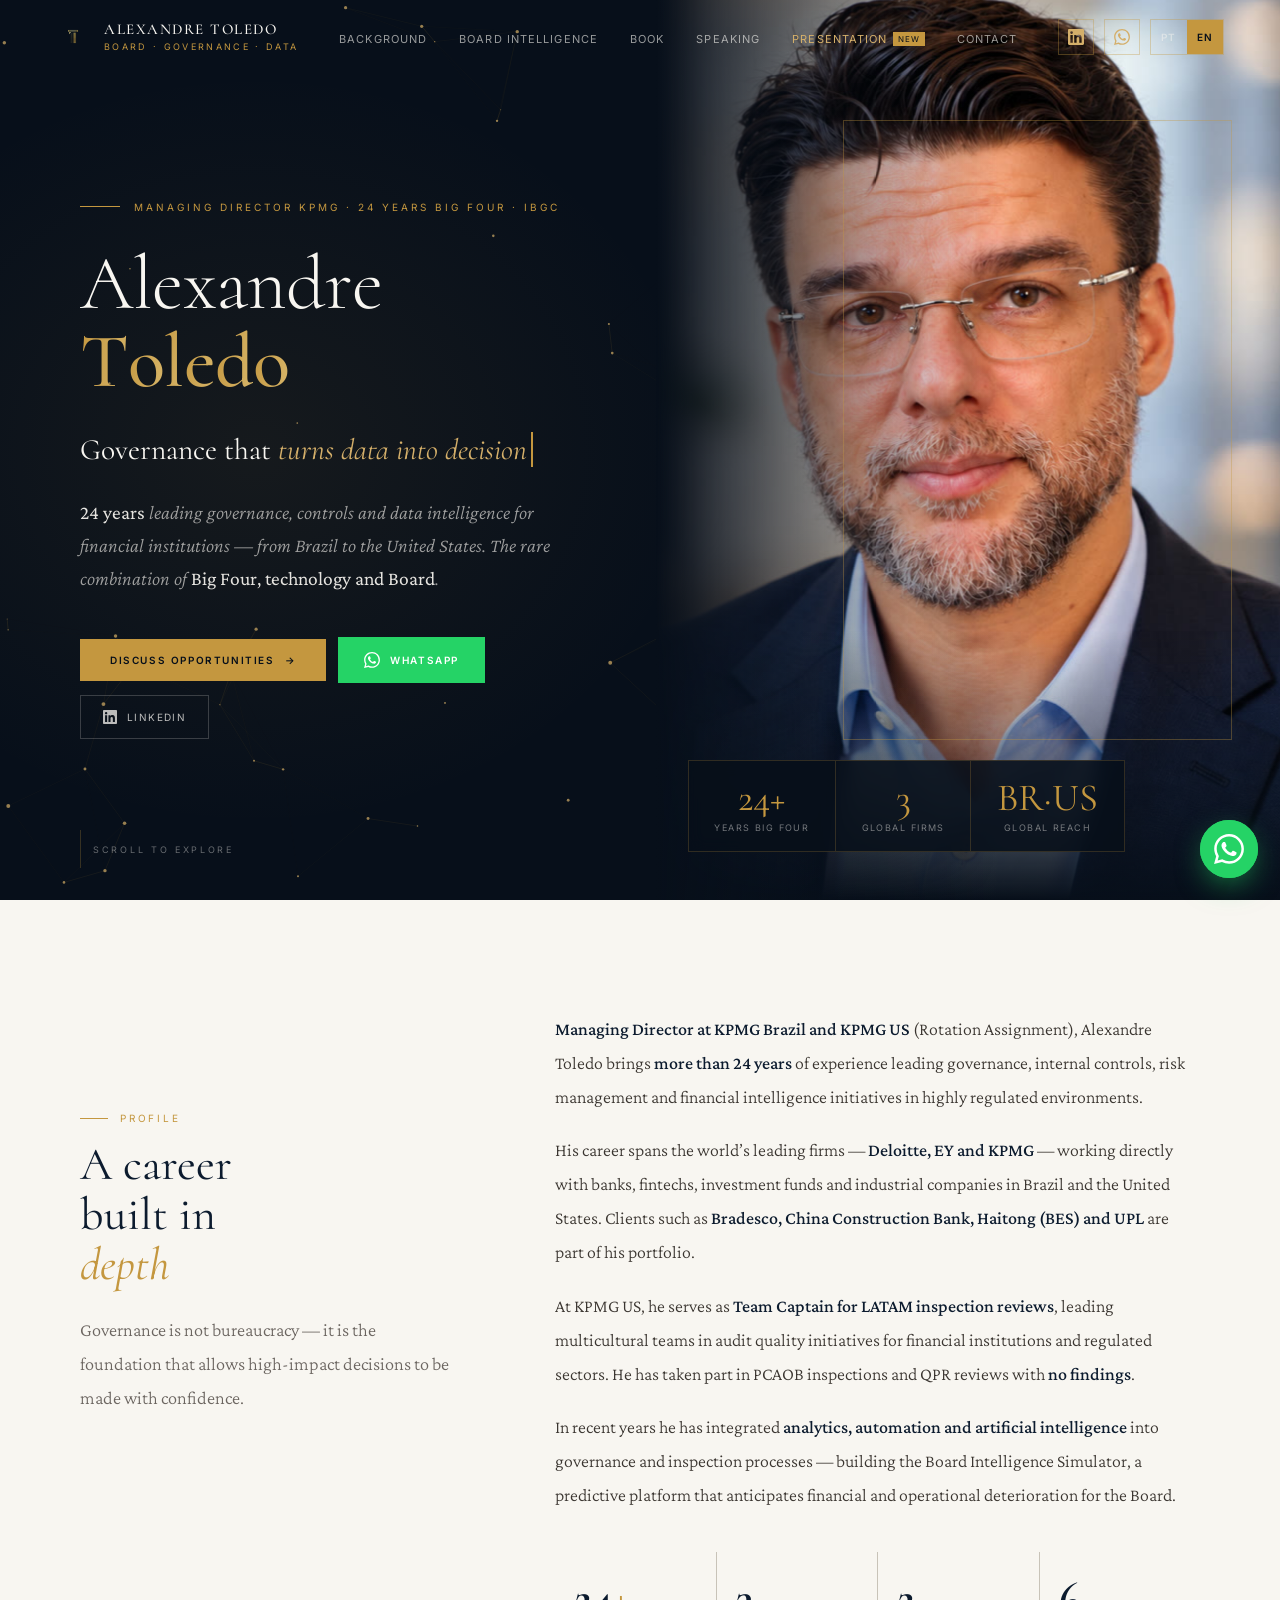
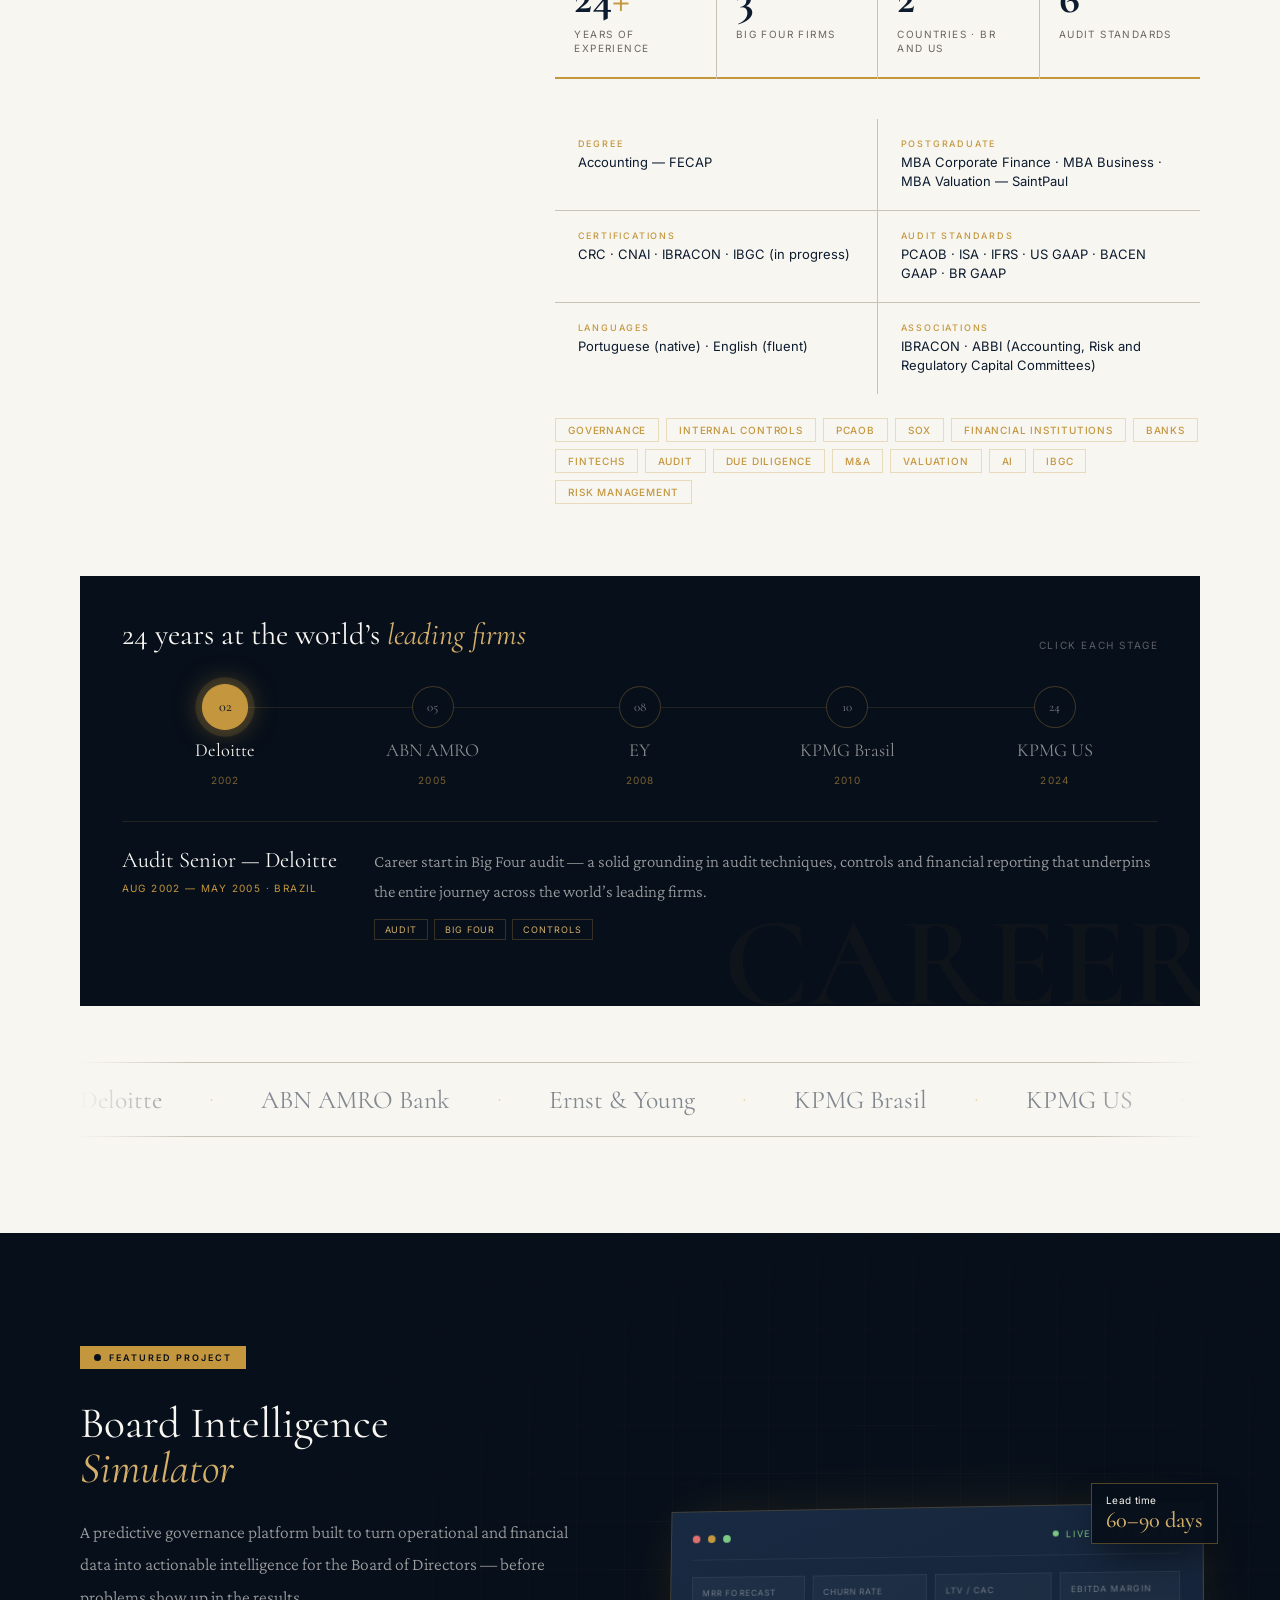
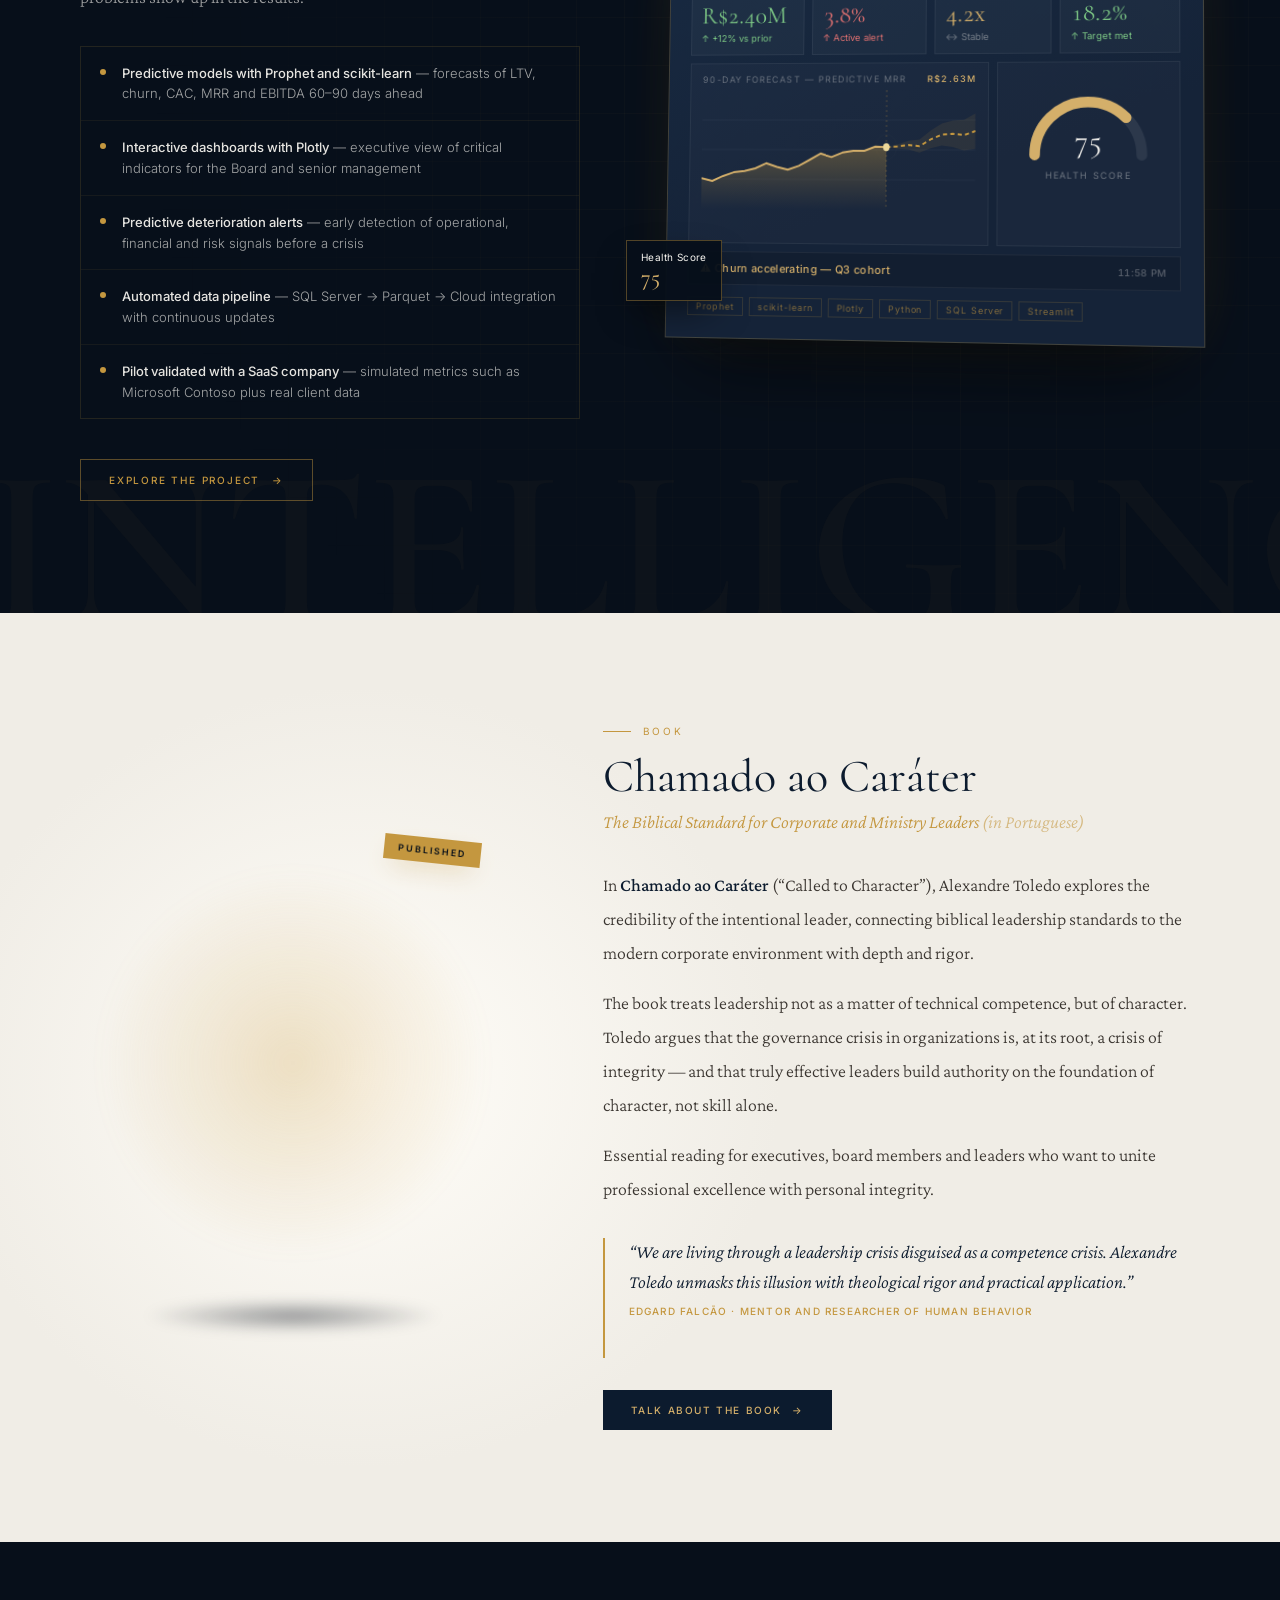
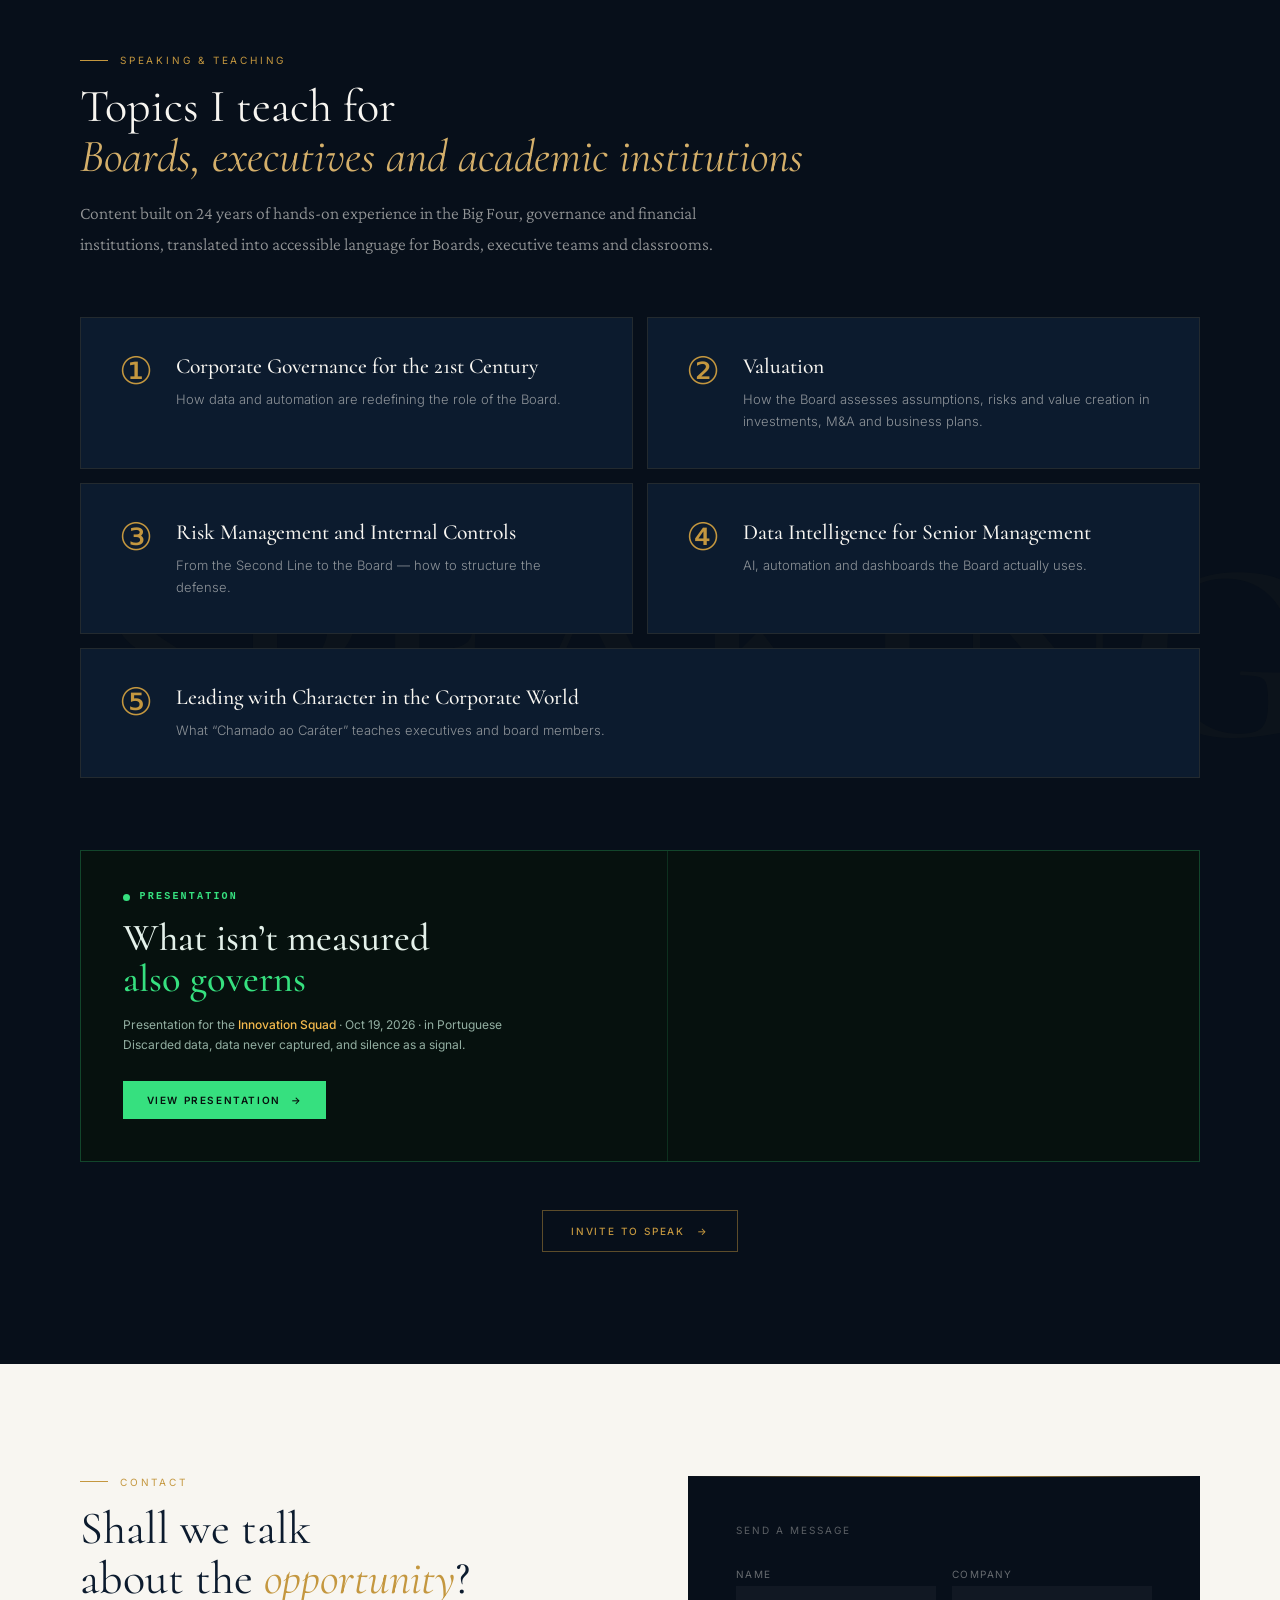
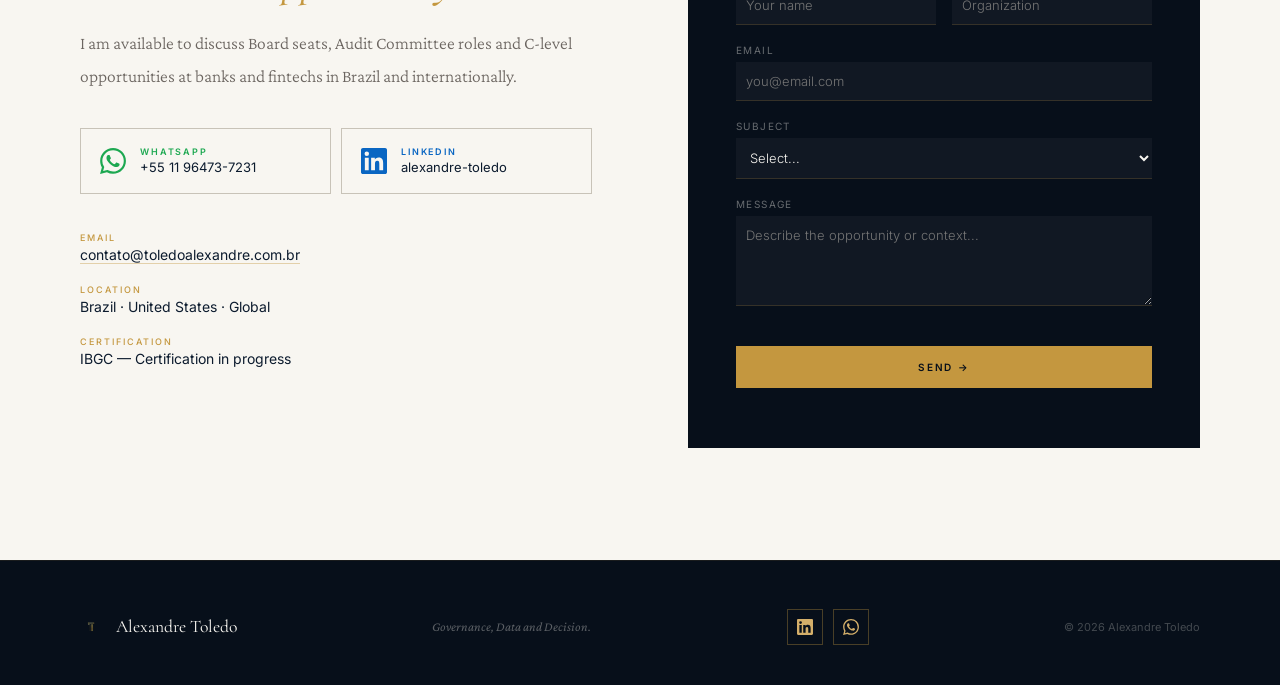
==== commit 8304d656: "Ingles" ====
--- a/index.html
+++ b/index.html
@@ -76,6 +76,13 @@
 .nav-ico svg { width: 16px; height: 16px; fill: currentColor; }
 .nav-ico:hover { background: var(--gold); color: var(--navy-deep); border-color: var(--gold); transform: translateY(-2px); }
 .nav-ico.wa:hover { background: var(--wa); border-color: var(--wa); color: #fff; }
+.lang-sw { display: flex; border: 1px solid rgba(196,151,63,0.35); height: 36px; }
+.lang-sw button { background: none; border: none; cursor: pointer; font: 600 10px var(--ff-ui); letter-spacing: .12em; color: rgba(248,246,241,.5); padding: 0 10px; transition: color .2s, background .2s; }
+.lang-sw button:hover { color: var(--gold-light); }
+.lang-sw button[aria-pressed="true"] { background: var(--gold); color: var(--navy-deep); }
+.lang-sw button:focus-visible { outline: 2px solid var(--gold); outline-offset: 2px; }
+body.switching .wrap, body.switching .hero-left { animation: langFade .45s ease; }
+@keyframes langFade { 0% { opacity: 1; } 35% { opacity: .25; } 100% { opacity: 1; } }
 .nav-burger { display: none; width: 40px; height: 40px; background: none; border: 1px solid rgba(196,151,63,0.35); cursor: pointer; position: relative; }
 .nav-burger span { position: absolute; left: 10px; right: 10px; height: 1px; background: var(--gold-light); transition: transform .3s, opacity .3s; }
 .nav-burger span:nth-child(1) { top: 14px; } .nav-burger span:nth-child(2) { top: 19px; } .nav-burger span:nth-child(3) { top: 24px; }
@@ -165,6 +172,7 @@
 /* Jornada (trajetória dinâmica) */
 .journey { margin-top: 4.5rem; background: var(--navy-deep); padding: 2.6rem 2.6rem 2.2rem; position: relative; overflow: hidden; }
 .journey::before { content: 'TRAJETÓRIA'; position: absolute; right: -1rem; bottom: -2.2rem; font-family: var(--ff-display); font-size: 8rem; font-weight: 600; color: rgba(196,151,63,.04); pointer-events: none; white-space: nowrap; }
+html[lang="en"] .journey::before { content: 'CAREER'; }
 .journey-head { display: flex; justify-content: space-between; align-items: end; gap: 2rem; margin-bottom: 2.2rem; flex-wrap: wrap; }
 .journey-title { font-family: var(--ff-display); font-size: 1.9rem; color: var(--white); font-weight: 400; line-height: 1.1; }
 .journey-title em { color: var(--gold-light); }
@@ -447,6 +455,10 @@
   .footer-inner { flex-direction: column; text-align: center; gap: 1rem; }
   .marquee-track span { font-size: 1.2rem; }
 }
+@media (max-width: 520px) {
+  nav .nav-right .nav-ico { display: none; }
+  .nav-name-main { font-size: 13px; }
+}
 @media (prefers-reduced-motion: reduce) {
   *, *::before, *::after { animation-duration: .001s !important; animation-iteration-count: 1 !important; transition-duration: .001s !important; transition-delay: 0s !important; }
   .rv { opacity: 1; transform: none; }
@@ -482,6 +494,10 @@
     <a class="nav-ico wa" href="https://wa.me/5511964737231?text=Ol%C3%A1%20Alexandre%2C%20vim%20pelo%20seu%20site." target="_blank" rel="noopener" aria-label="Conversar no WhatsApp">
       <svg viewBox="0 0 24 24"><path d="M17.47 14.38c-.3-.15-1.76-.87-2.03-.97-.27-.1-.47-.15-.67.15-.2.3-.77.97-.94 1.17-.17.2-.35.22-.65.07-.3-.15-1.26-.46-2.4-1.48-.89-.79-1.49-1.77-1.66-2.07-.17-.3-.02-.46.13-.61.13-.13.3-.35.45-.52.15-.17.2-.3.3-.5.1-.2.05-.37-.02-.52-.08-.15-.67-1.61-.92-2.21-.24-.58-.49-.5-.67-.51h-.57c-.2 0-.52.07-.8.37-.27.3-1.04 1.02-1.04 2.48s1.07 2.88 1.21 3.08c.15.2 2.1 3.2 5.08 4.49.71.31 1.26.49 1.69.63.71.23 1.36.2 1.87.12.57-.09 1.76-.72 2.01-1.41.25-.69.25-1.29.17-1.41-.07-.13-.27-.2-.57-.35zM12.05 21.8h-.01a9.87 9.87 0 0 1-5.03-1.38l-.36-.21-3.74.98 1-3.65-.24-.37a9.86 9.86 0 0 1-1.51-5.26c0-5.45 4.44-9.88 9.89-9.88 2.64 0 5.12 1.03 6.99 2.9a9.82 9.82 0 0 1 2.89 6.99c0 5.45-4.44 9.88-9.88 9.88zm8.41-18.3A11.82 11.82 0 0 0 12.05 0C5.5 0 .16 5.34.16 11.89c0 2.1.55 4.14 1.59 5.94L.06 24l6.3-1.65a11.88 11.88 0 0 0 5.68 1.45h.01c6.55 0 11.89-5.34 11.89-11.89 0-3.18-1.24-6.16-3.48-8.41z"/></svg>
     </a>
+    <div class="lang-sw" role="group" aria-label="Idioma / Language">
+      <button type="button" data-lang="pt" aria-pressed="true">PT</button>
+      <button type="button" data-lang="en" aria-pressed="false">EN</button>
+    </div>
     <button class="nav-burger" id="nav-burger" aria-label="Abrir menu" aria-expanded="false"><span></span><span></span><span></span></button>
   </div>
 </nav>
@@ -495,7 +511,7 @@
       <span class="line" data-split>Alexandre</span>
       <span class="line surname" data-split>Toledo</span>
     </h1>
-    <p class="hero-rotator" aria-live="polite">Governança que <em id="rotator">transforma dados em decisão</em></p>
+    <p class="hero-rotator" aria-live="polite"><span class="rot-pre">Governança que</span> <em id="rotator">transforma dados em decisão</em></p>
     <p class="hero-title">
       <strong>24 anos</strong> liderando governança, controles e inteligência de dados para instituições financeiras — do Brasil aos Estados Unidos. A combinação rara de <strong>Big Four, tecnologia e Conselho</strong>.
     </p>
@@ -816,6 +832,8 @@
 const reduce = matchMedia('(prefers-reduced-motion: reduce)').matches;
 const $ = (s, r = document) => r.querySelector(s);
 const $$ = (s, r = document) => [...r.querySelectorAll(s)];
+let lang = 'pt';
+const loc = () => lang === 'en' ? 'en-US' : 'pt-BR';
 
 /* ── Nav: fundo ao rolar, barra de progresso, link ativo, menu mobile ── */
 const nav = $('#nav'), prog = $('#scroll-prog');
@@ -841,12 +859,16 @@
 });
 
 /* ── Frase rotativa (efeito digitação) ── */
-const phrases = ['transforma dados em decisão', 'antecipa riscos', 'protege o caixa', 'fortalece o Conselho', 'gera confiança'];
+const PHRASES = {
+  pt: ['transforma dados em decisão', 'antecipa riscos', 'protege o caixa', 'fortalece o Conselho', 'gera confiança'],
+  en: ['turns data into decisions', 'anticipates risk', 'protects cash', 'strengthens the Board', 'builds trust']
+};
 const rot = $('#rotator');
+let pi = 0, ci = PHRASES.pt[0].length, del = true;
+function resetRotator() { pi = 0; ci = PHRASES[lang][0].length; del = true; rot.textContent = PHRASES[lang][0]; }
 if (!reduce) {
-  let pi = 0, ci = phrases[0].length, del = true;
   setTimeout(function type() {
-    const p = phrases[pi];
+    const phrases = PHRASES[lang];
     if (del) { ci--; if (ci <= 0) { del = false; pi = (pi + 1) % phrases.length; } }
     else { ci++; if (ci >= phrases[pi].length) { del = true; rot.textContent = phrases[pi]; return setTimeout(type, 2200); } }
     rot.textContent = phrases[pi].slice(0, ci) || '​';
@@ -901,7 +923,15 @@
 })();
 
 /* ── Jornada interativa ── */
-const steps = [
+const STEPS = {};
+STEPS.en = [
+  { role: 'Audit Senior — Deloitte', period: 'Aug 2002 — May 2005 · Brazil', text: 'Career start in Big Four audit — a solid grounding in audit techniques, controls and financial reporting that underpins the entire journey across the world’s leading firms.', tags: ['Audit', 'Big Four', 'Controls'] },
+  { role: 'Internal Controls Analyst — ABN AMRO Bank', period: 'May 2005 — Sep 2008 · Brazil', text: 'Designed internal controls across Treasury, ALM, M&A, Credit, Technology and Accounting at a multinational bank — the hands-on foundation of an integrated view of controls and governance.', tags: ['Internal Controls', 'Treasury', 'ALM'] },
+  { role: 'Senior Consultant — EY', period: 'Sep 2008 — Oct 2010 · Brazil', text: 'Strategic and financial advisory for financial institutions: diagnostics, valuation, M&A, due diligence and IFRS implementation in the banking sector.', tags: ['M&A', 'Due Diligence', 'Valuation', 'IFRS'] },
+  { role: 'Senior Manager → Managing Director — KPMG Brazil', period: 'Dec 2010 — Present · Brazil', text: 'Audits of major financial institutions (Bradesco, CCB, Haitong, Industry Bank), SEC clients, PCAOB and SOX. As Risk Management Partner: Second Line of Defense, forensic and due diligence. 2019 PCAOB inspection with no findings in the areas under his responsibility.', tags: ['PCAOB', 'SOX', 'Risk Management', 'Forensic'] },
+  { role: 'Managing Director — KPMG US (Rotation)', period: 'Apr 2024 — Present · United States', text: 'Team Captain for LATAM inspection reviews, leading multicultural teams in audit quality and financial reporting integrity — integrating analytics, automation and AI into governance processes.', tags: ['KPMG US', 'Inspection', 'LATAM', 'AI & Analytics'] }
+];
+const steps = STEPS.pt = [
   { role: 'Sênior de Auditoria — Deloitte', period: 'Ago 2002 — Mai 2005 · Brasil', text: 'Início de carreira em auditoria no Big Four — formação sólida em técnicas de auditoria, controles e reporting financeiro que sustenta toda a trajetória nas maiores firmas globais.', tags: ['Auditoria', 'Big Four', 'Controles'] },
   { role: 'Analista de Controles Internos — ABN AMRO Bank', period: 'Mai 2005 — Set 2008 · Brasil', text: 'Estruturação de controles internos nas áreas de Tesouraria, ALM, M&A, Crédito, Tecnologia e Contábil de um banco multinacional — base prática que moldou a visão integrada de controles e governança.', tags: ['Controles Internos', 'Tesouraria', 'ALM'] },
   { role: 'Consultor Sênior — EY', period: 'Set 2008 — Out 2010 · Brasil', text: 'Consultoria estratégica e financeira para instituições financeiras: diagnósticos, valuation, M&A, due diligence e implementação de IFRS no setor bancário.', tags: ['M&A', 'Due Diligence', 'Valuation', 'IFRS'] },
@@ -914,7 +944,7 @@
   jIdx = i;
   stops.forEach((s, k) => { s.classList.toggle('lit', k <= i); s.classList.toggle('cur', k === i); });
   fill.style.width = (i / (stops.length - 1) * 100) + '%';
-  const s = steps[i];
+  const s = STEPS[lang][i];
   card.classList.remove('swap'); void card.offsetWidth; card.classList.add('swap');
   card.innerHTML = `<div><div class="jc-role">${s.role}</div><div class="jc-period">${s.period}</div></div><div><p class="jc-text">${s.text}</p><div class="jc-tags">${s.tags.map(t => `<span>${t}</span>`).join('')}</div></div>`;
 }
@@ -928,7 +958,7 @@
 /* ── Board Intelligence: painel ao vivo ── */
 (function () {
   const clock = $('#sim-clock');
-  setInterval(() => { clock.textContent = new Date().toLocaleTimeString('pt-BR'); }, 1000);
+  setInterval(() => { clock.textContent = new Date().toLocaleTimeString(loc()); }, 1000);
 
   // gráfico
   const N = 26, hist = [], H = 120, Wd = 340, split = 17;
@@ -953,11 +983,15 @@
 
   // métricas
   const M = {
-    mrr:    { v: 2.40, f: x => 'R$' + x.toFixed(2) + 'M', step: .03, min: 2.2, max: 2.7, tr: x => x >= 2.4 ? ['↑ +' + Math.round((x / 2.14 - 1) * 100) + '% vs anterior', 'var(--green)'] : ['↓ abaixo do plano', 'var(--red)'] },
-    churn:  { v: 3.8,  f: x => x.toFixed(1) + '%', step: .15, min: 2.6, max: 4.4, tr: x => x > 3.5 ? ['↑ Alerta ativo', 'var(--red)'] : ['↓ Sob controle', 'var(--green)'] },
-    ltv:    { v: 4.2,  f: x => x.toFixed(1) + 'x', step: .1, min: 3.6, max: 4.8, tr: x => x >= 4 ? ['↔ Estável', 'rgba(248,246,241,.4)'] : ['↓ Atenção CAC', 'var(--gold-light)'] },
-    ebitda: { v: 18.3, f: x => x.toFixed(1) + '%', step: .3, min: 16.5, max: 20, tr: x => x >= 18 ? ['↑ Meta atingida', 'var(--green)'] : ['↓ Abaixo da meta', 'var(--gold-light)'] }
+    mrr:    { v: 2.40, f: x => 'R$' + x.toFixed(2) + 'M', step: .03, min: 2.2, max: 2.7, tr: x => x >= 2.4 ? ['↑ +' + Math.round((x / 2.14 - 1) * 100) + '% vs anterior', '↑ +' + Math.round((x / 2.14 - 1) * 100) + '% vs prior', 'var(--green)'] : ['↓ abaixo do plano', '↓ below plan', 'var(--red)'] },
+    churn:  { v: 3.8,  f: x => x.toFixed(1) + '%', step: .15, min: 2.6, max: 4.4, tr: x => x > 3.5 ? ['↑ Alerta ativo', '↑ Active alert', 'var(--red)'] : ['↓ Sob controle', '↓ Under control', 'var(--green)'] },
+    ltv:    { v: 4.2,  f: x => x.toFixed(1) + 'x', step: .1, min: 3.6, max: 4.8, tr: x => x >= 4 ? ['↔ Estável', '↔ Stable', 'rgba(248,246,241,.4)'] : ['↓ Atenção CAC', '↓ Watch CAC', 'var(--gold-light)'] },
+    ebitda: { v: 18.3, f: x => x.toFixed(1) + '%', step: .3, min: 16.5, max: 20, tr: x => x >= 18 ? ['↑ Meta atingida', '↑ Target met', 'var(--green)'] : ['↓ Abaixo da meta', '↓ Below target', 'var(--gold-light)'] }
   };
+  window.refreshTrends = () => Object.keys(M).forEach(key => {
+    const [pt, en, col] = M[key].tr(M[key].v), tr = $(`.sim-metric[data-m="${key}"] .sim-metric-trend`);
+    tr.textContent = lang === 'en' ? en : pt; tr.style.color = col;
+  });
   const bars = $('#sim-bars'); for (let i = 0; i < 12; i++) bars.appendChild(document.createElement('i'));
   function gauge(score) {
     const g = $('#gauge'); g.setAttribute('stroke-dashoffset', 141.4 * (1 - score / 100));
@@ -971,7 +1005,7 @@
     m.v = Math.max(m.min, Math.min(m.max, m.v + (Math.random() - .5) * 2 * m.step));
     const el = $(`.sim-metric[data-m="${key}"]`);
     el.querySelector('.sim-metric-val').textContent = m.f(m.v);
-    const [txt, col] = m.tr(m.v), tr = el.querySelector('.sim-metric-trend'); tr.textContent = txt; tr.style.color = col;
+    const [pt, en, col] = m.tr(m.v), tr = el.querySelector('.sim-metric-trend'); tr.textContent = lang === 'en' ? en : pt; tr.style.color = col;
     el.classList.add('flash'); setTimeout(() => el.classList.remove('flash'), 700);
     hist.push(hist[hist.length - 1] + (Math.random() - .38) * .07); hist.shift(); draw();
     $$('i', bars).forEach(b => { const h = 20 + Math.random() * 80; b.style.height = h + '%'; b.style.background = h > 85 ? 'rgba(224,112,112,.7)' : 'rgba(196,151,63,.4)'; });
@@ -980,15 +1014,15 @@
 
   // alertas rotativos
   const alerts = [
-    ['warn', '⚠ Churn acelerado — coorte Q3'], ['ok', '✓ MRR dentro do forecast'], ['risk', '↓ CAC +8% MoM — canal pago'],
-    ['ok', '✓ Conversão EBITDA → caixa 91%'], ['warn', '⚠ Recebíveis +12% vs receita'], ['risk', '↓ LTV safra 2025 abaixo da média'],
-    ['ok', '✓ Covenants dentro do limite'], ['warn', '⚠ Concentração: top 5 clientes = 38%']
+    ['warn', '⚠ Churn acelerado — coorte Q3', '⚠ Churn accelerating — Q3 cohort'], ['ok', '✓ MRR dentro do forecast', '✓ MRR on forecast'], ['risk', '↓ CAC +8% MoM — canal pago', '↓ CAC +8% MoM — paid channel'],
+    ['ok', '✓ Conversão EBITDA → caixa 91%', '✓ EBITDA → cash conversion 91%'], ['warn', '⚠ Recebíveis +12% vs receita', '⚠ Receivables +12% vs revenue'], ['risk', '↓ LTV safra 2025 abaixo da média', '↓ 2025 cohort LTV below average'],
+    ['ok', '✓ Covenants dentro do limite', '✓ Covenants within limits'], ['warn', '⚠ Concentração: top 5 clientes = 38%', '⚠ Concentration: top 5 clients = 38%']
   ];
   const box = $('#sim-alerts'); let ai = 0, curA = null;
   function nextAlert() {
-    const [cls, txt] = alerts[ai++ % alerts.length];
+    const [cls, pt, en] = alerts[ai++ % alerts.length];
     const el = document.createElement('div'); el.className = 'sim-alert ' + cls;
-    el.innerHTML = `${txt}<small>${new Date().toLocaleTimeString('pt-BR', { hour: '2-digit', minute: '2-digit' })}</small>`;
+    el.innerHTML = `${lang === 'en' ? en : pt}<small>${new Date().toLocaleTimeString(loc(), { hour: '2-digit', minute: '2-digit' })}</small>`;
     box.appendChild(el);
     requestAnimationFrame(() => requestAnimationFrame(() => el.classList.add('show')));
     if (curA) { const old = curA; old.classList.add('out'); setTimeout(() => old.remove(), 600); }
@@ -1067,13 +1101,138 @@
 form.addEventListener('submit', async e => {
   e.preventDefault();
   const name = $('#cf-nome', form).value.trim();
-  note.textContent = 'Enviando...';
+  const en = lang === 'en';
+  note.textContent = en ? 'Sending...' : 'Enviando...';
+  const data = new FormData(form); data.append('idioma', lang.toUpperCase());
   try {
-    const response = await fetch(form.action, { method: form.method, body: new FormData(form), headers: { 'Accept': 'application/json' } });
-    if (response.ok) { note.textContent = `Obrigado, ${name || 'visitante'}! Sua mensagem foi enviada com sucesso. Em breve entraremos em contato.`; form.reset(); }
-    else note.textContent = 'Não foi possível enviar sua mensagem. Tente novamente.';
-  } catch (error) { note.textContent = 'Ocorreu um erro ao enviar. Verifique sua conexão e tente novamente.'; }
+    const response = await fetch(form.action, { method: form.method, body: data, headers: { 'Accept': 'application/json' } });
+    if (response.ok) { note.textContent = en ? `Thank you, ${name || 'visitor'}! Your message has been sent. I will be in touch shortly.` : `Obrigado, ${name || 'visitante'}! Sua mensagem foi enviada com sucesso. Em breve entraremos em contato.`; form.reset(); }
+    else note.textContent = en ? 'Your message could not be sent. Please try again.' : 'Não foi possível enviar sua mensagem. Tente novamente.';
+  } catch (error) { note.textContent = en ? 'Something went wrong. Please check your connection and try again.' : 'Ocorreu um erro ao enviar. Verifique sua conexão e tente novamente.'; }
 });
+
+/* ── Idioma PT / EN ──
+   O português fica no HTML; aqui está só a versão em inglês de cada trecho,
+   na mesma ordem em que os elementos aparecem na página. */
+const ARROW = ' <span class="arrow">→</span>';
+const EN = [
+  ['#nav-links a', ['Background', 'Board Intelligence', 'Book', 'Speaking', 'Presentation<span class="pill">NEW</span>', 'Contact']],
+  ['.nav-name-sub', ['Board · Governance · Data']],
+  ['.hero-eyebrow', ['Managing Director KPMG · 24 years Big Four · IBGC']],
+  ['.rot-pre', ['Governance that']],
+  ['.hero-title', ['<strong>24 years</strong> leading governance, controls and data intelligence for financial institutions — from Brazil to the United States. The rare combination of <strong>Big Four, technology and Board</strong>.']],
+  ['.hero-actions .btn-gold', ['Discuss opportunities' + ARROW]],
+  ['.hstat-label', ['Years Big Four', 'Global Firms', 'Global Reach']],
+  ['.scroll-cue', ['<i></i>Scroll to explore']],
+  ['#sobre .s-eye', ['Profile']],
+  ['.sobre-heading', ['A career<br>built in<br><em>depth</em>']],
+  ['.sobre-lead', ['Governance is not bureaucracy — it is the foundation that allows high-impact decisions to be made with confidence.']],
+  ['.sobre-bio p', [
+    '<strong>Managing Director at KPMG Brazil and KPMG US</strong> (Rotation Assignment), Alexandre Toledo brings <strong>more than 24 years</strong> of experience leading governance, internal controls, risk management and financial intelligence initiatives in highly regulated environments.',
+    'His career spans the world’s leading firms — <strong>Deloitte, EY and KPMG</strong> — working directly with banks, fintechs, investment funds and industrial companies in Brazil and the United States. Clients such as <strong>Bradesco, China Construction Bank, Haitong (BES) and UPL</strong> are part of his portfolio.',
+    'At KPMG US, he serves as <strong>Team Captain for LATAM inspection reviews</strong>, leading multicultural teams in audit quality initiatives for financial institutions and regulated sectors. He has taken part in PCAOB inspections and QPR reviews with <strong>no findings</strong>.',
+    'In recent years he has integrated <strong>analytics, automation and artificial intelligence</strong> into governance and inspection processes — building the Board Intelligence Simulator, a predictive platform that anticipates financial and operational deterioration for the Board.'
+  ]],
+  ['.counter-lbl', ['Years of experience', 'Big Four firms', 'Countries · BR and US', 'Audit standards']],
+  ['.cred-label', ['Degree', 'Postgraduate', 'Certifications', 'Audit Standards', 'Languages', 'Associations']],
+  ['.cred-val', [
+    'Accounting — FECAP', 'MBA Corporate Finance · MBA Business · MBA Valuation — SaintPaul', 'CRC · CNAI · IBRACON · IBGC (in progress)',
+    'PCAOB · ISA · IFRS · US GAAP · BACEN GAAP · BR GAAP', 'Portuguese (native) · English (fluent)', 'IBRACON · ABBI (Accounting, Risk and Regulatory Capital Committees)'
+  ]],
+  ['.tag', ['Governance', 'Internal Controls', 'PCAOB', 'SOX', 'Financial Institutions', 'Banks', 'Fintechs', 'Audit', 'Due Diligence', 'M&amp;A', 'Valuation', 'AI', 'IBGC', 'Risk Management']],
+  ['.journey-title', ['24 years at the world’s <em>leading firms</em>']],
+  ['.journey-hint', ['Click each stage']],
+  ['.sim-badge', ['<span class="live-dot"></span> Featured Project']],
+  ['.sim-text', ['A predictive governance platform built to turn operational and financial data into actionable intelligence for the Board of Directors — before problems show up in the results.']],
+  ['.sim-feat-text', [
+    '<strong>Predictive models with Prophet and scikit-learn</strong> — forecasts of LTV, churn, CAC, MRR and EBITDA 60–90 days ahead',
+    '<strong>Interactive dashboards with Plotly</strong> — executive view of critical indicators for the Board and senior management',
+    '<strong>Predictive deterioration alerts</strong> — early detection of operational, financial and risk signals before a crisis',
+    '<strong>Automated data pipeline</strong> — SQL Server → Parquet → Cloud integration with continuous updates',
+    '<strong>Pilot validated with a SaaS company</strong> — simulated metrics such as Microsoft Contoso plus real client data'
+  ]],
+  ['.sim-content .sim-cta', ['Explore the Project' + ARROW]],
+  ['.sim-float', ['Lead time<b>60–90 days</b>', 'Health Score<b id="float-score">82</b>']],
+  ['.sim-live', ['<i></i>Live']],
+  ['.sim-chart-label span', ['90-day forecast — predictive MRR']],
+  ['.book-ribbon', ['Published']],
+  ['#livro .s-eye', ['Book']],
+  ['.livro-subtitle', ['The Biblical Standard for Corporate and Ministry Leaders <span style="opacity:.6">(in Portuguese)</span>']],
+  ['.livro-text p', [
+    'In <strong>Chamado ao Caráter</strong> (“Called to Character”), Alexandre Toledo explores the credibility of the intentional leader, connecting biblical leadership standards to the modern corporate environment with depth and rigor.',
+    'The book treats leadership not as a matter of technical competence, but of character. Toledo argues that the governance crisis in organizations is, at its root, a crisis of integrity — and that truly effective leaders build authority on the foundation of character, not skill alone.',
+    'Essential reading for executives, board members and leaders who want to unite professional excellence with personal integrity.'
+  ]],
+  ['.livro-quote', ['“We are living through a leadership crisis disguised as a competence crisis. Alexandre Toledo unmasks this illusion with theological rigor and practical application.”', '“The intentional leader impacts generations and transforms lives.”']],
+  ['.livro-quote-attr', ['Edgard Falcão · Mentor and researcher of human behavior', 'Alexandre Toledo']],
+  ['.livro-cta', ['Talk about the book' + ARROW]],
+  ['#palestras .s-eye', ['Speaking &amp; Teaching']],
+  ['.pal-title', ['Topics I teach for<br><em>Boards, executives and academic institutions</em>']],
+  ['.pal-subtitle', ['Content built on 24 years of hands-on experience in the Big Four, governance and financial institutions, translated into accessible language for Boards, executive teams and classrooms.']],
+  ['.pal-card-title', ['Corporate Governance for the 21st Century', 'Valuation', 'Risk Management and Internal Controls', 'Data Intelligence for Senior Management', 'Leading with Character in the Corporate World']],
+  ['.pal-card-text', [
+    'How data and automation are redefining the role of the Board.',
+    'How the Board assesses assumptions, risks and value creation in investments, M&amp;A and business plans.',
+    'From the Second Line to the Board — how to structure the defense.',
+    'AI, automation and dashboards the Board actually uses.',
+    'What “Chamado ao Caráter” teaches executives and board members.'
+  ]],
+  ['.deck-eye', ['<i></i>Presentation']],
+  ['.deck-title', ['What isn’t measured<br><span>also governs</span>']],
+  ['.deck-meta', ['Presentation for the <b>Innovation Squad</b> · Oct 19, 2026 · in Portuguese<br>Discarded data, data never captured, and silence as a signal.']],
+  ['.deck-btn', ['View presentation' + ARROW]],
+  ['.pal-cta-row .sim-cta', ['Invite to Speak' + ARROW]],
+  ['#contato .s-eye', ['Contact']],
+  ['.contato-title', ['Shall we talk<br>about the <em>opportunity</em>?']],
+  ['.contato-text', ['I am available to discuss Board seats, Audit Committee roles and C-level opportunities at banks and fintechs in Brazil and internationally.']],
+  ['.ci-label', ['Email', 'Location', 'Certification']],
+  ['.contato-items > div:nth-child(2) .ci-val', ['Brazil · United States · Global']],
+  ['.contato-items > div:nth-child(3) .ci-val', ['IBGC — Certification in progress']],
+  ['.cf-title', ['Send a message']],
+  ['.cf-row label', ['Name', 'Company', 'Email', 'Subject', 'Message']],
+  ['#cf-assunto option', ['Select...', 'Board of Directors', 'Audit Committee', 'C-Level Opportunity (CFO / CRO / COO)', 'Advisory Board', 'Board Intelligence Simulator', 'Speaking / Teaching', 'Other']],
+  ['.cf-submit', ['Send →']],
+  ['.footer-slogan', ['Governance, Data and Decision.']],
+  ['.wa-tip', ['Message me on WhatsApp']]
+];
+const EN_ATTR = [
+  ['#cf-nome', 'placeholder', 'Your name'], ['#cf-empresa', 'placeholder', 'Organization'],
+  ['#cf-email', 'placeholder', 'you@email.com'], ['#cf-mensagem', 'placeholder', 'Describe the opportunity or context...']
+];
+const META = {
+  pt: { title: 'Alexandre Toledo — Governança, Controles e Decisão', wa: 'Olá Alexandre, vim pelo seu site.' },
+  en: { title: 'Alexandre Toledo — Governance, Controls and Decision', wa: 'Hello Alexandre, I found you through your website.' }
+};
+const ptStore = new Map();
+function applyLang(l, animate) {
+  lang = l;
+  document.documentElement.lang = l === 'en' ? 'en' : 'pt-BR';
+  document.title = META[l].title;
+  EN.forEach(([sel, list]) => $$(sel).forEach((el, i) => {
+    if (list[i] === undefined) return;
+    const key = sel + '|' + i;
+    if (!ptStore.has(key)) ptStore.set(key, el.innerHTML);
+    el.innerHTML = l === 'en' ? list[i] : ptStore.get(key);
+  }));
+  EN_ATTR.forEach(([sel, attr, val]) => {
+    const el = $(sel), key = sel + '@' + attr;
+    if (!ptStore.has(key)) ptStore.set(key, el.getAttribute(attr));
+    el.setAttribute(attr, l === 'en' ? val : ptStore.get(key));
+  });
+  $$('a[href^="https://wa.me/"]').forEach(a => { a.href = 'https://wa.me/5511964737231?text=' + encodeURIComponent(META[l].wa); });
+  $$('.lang-sw button').forEach(b => b.setAttribute('aria-pressed', String(b.dataset.lang === l)));
+  resetRotator();
+  showStep(jIdx);
+  if (window.refreshTrends) refreshTrends();
+  if (animate && !reduce) { document.body.classList.remove('switching'); void document.body.offsetWidth; document.body.classList.add('switching'); }
+  try { localStorage.setItem('lang', l); } catch (e) {}
+}
+$$('.lang-sw button').forEach(b => b.addEventListener('click', () => { if (b.dataset.lang !== lang) applyLang(b.dataset.lang, true); }));
+// Idioma inicial: ?lang=en no link > escolha salva > idioma do navegador
+let initial = new URLSearchParams(location.search).get('lang');
+if (!initial) { try { initial = localStorage.getItem('lang'); } catch (e) {} }
+if (!initial) initial = (navigator.language || 'pt').toLowerCase().startsWith('pt') ? 'pt' : 'en';
+if (initial === 'en') applyLang('en', false);
 })();
 </script>
 </body>
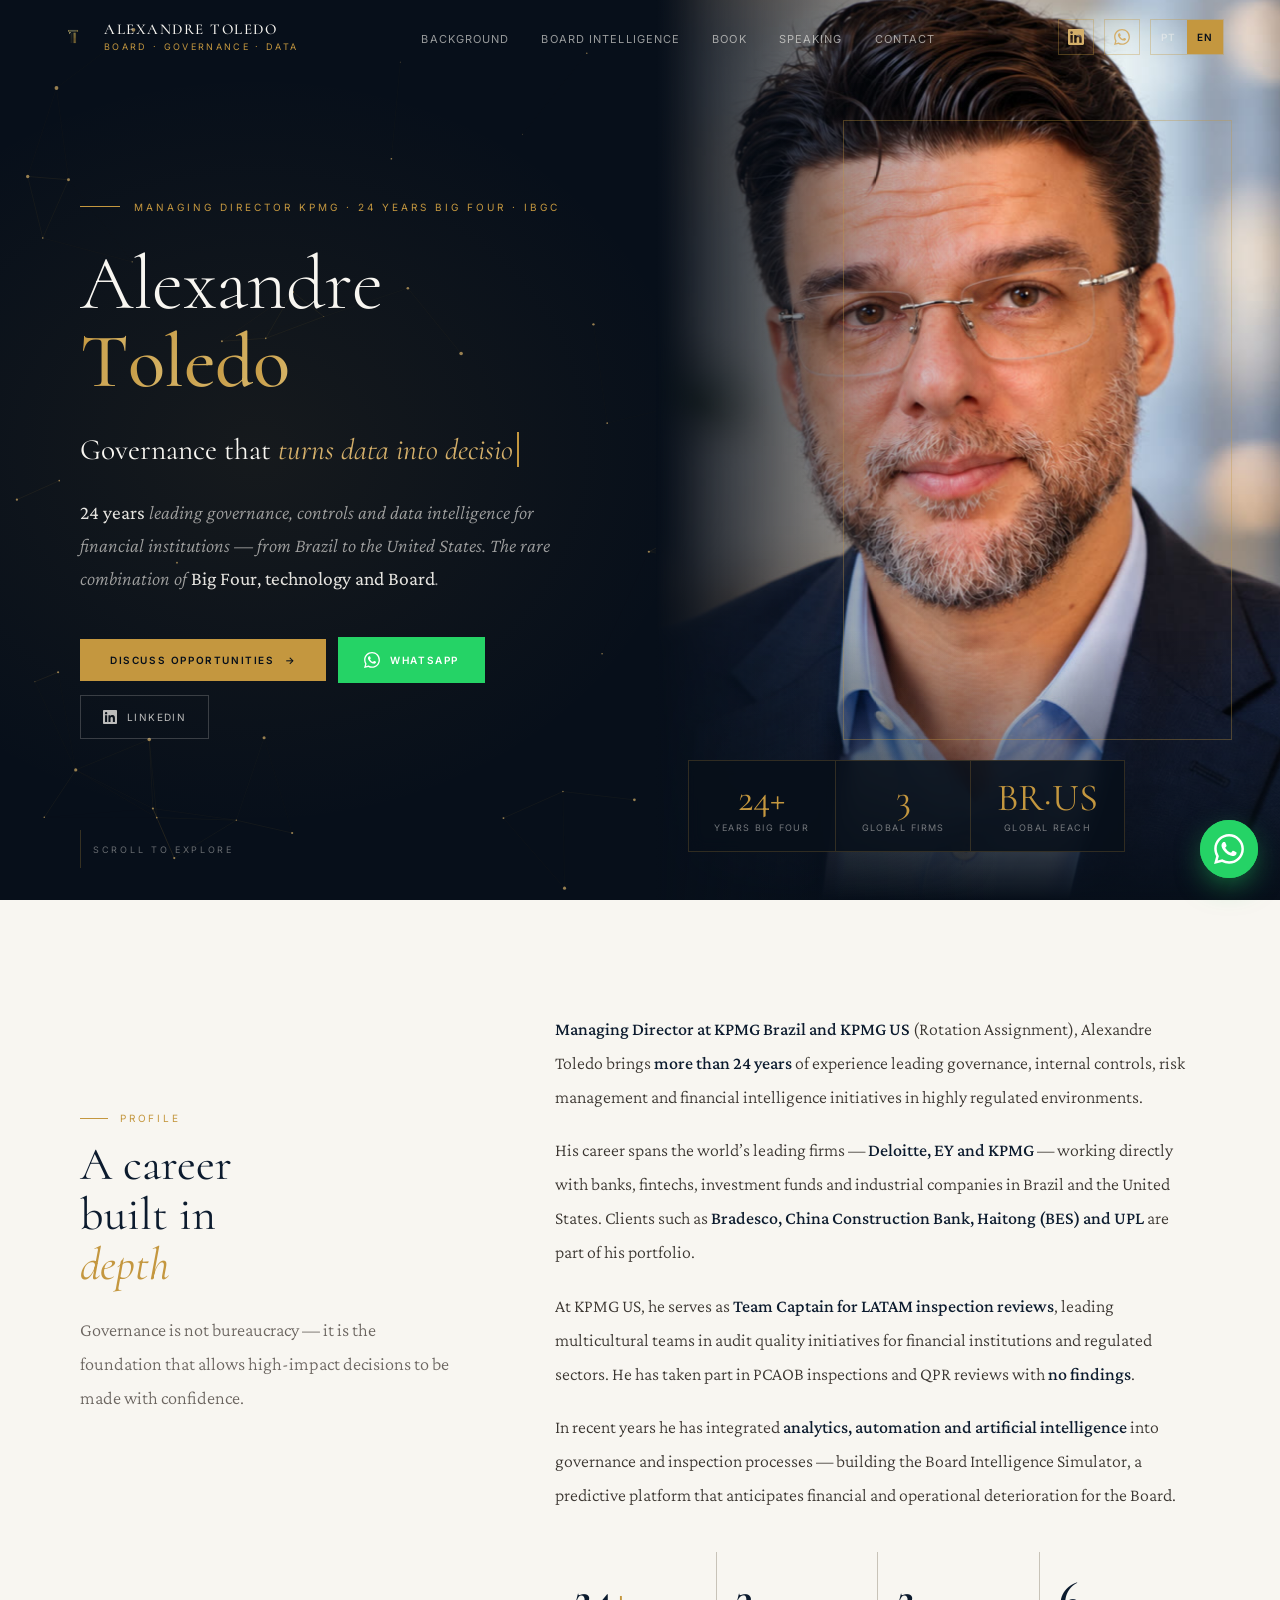
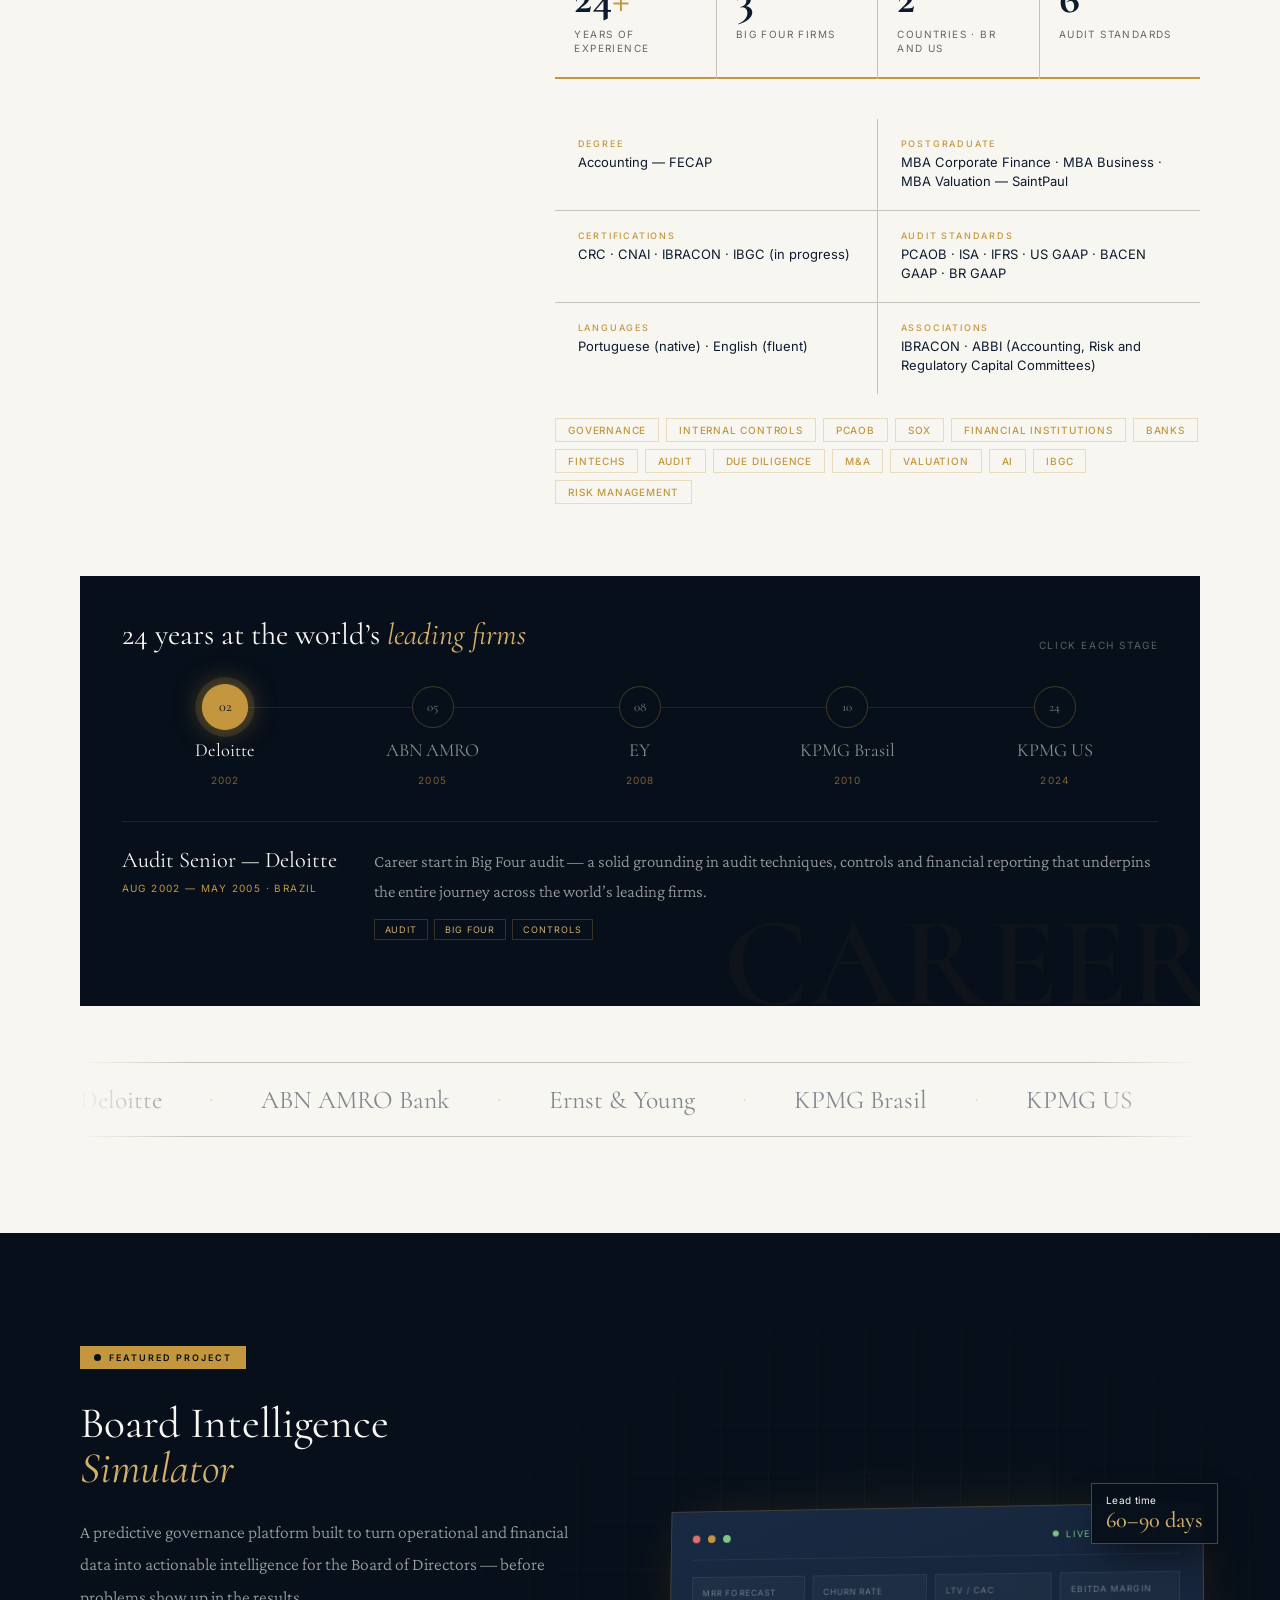
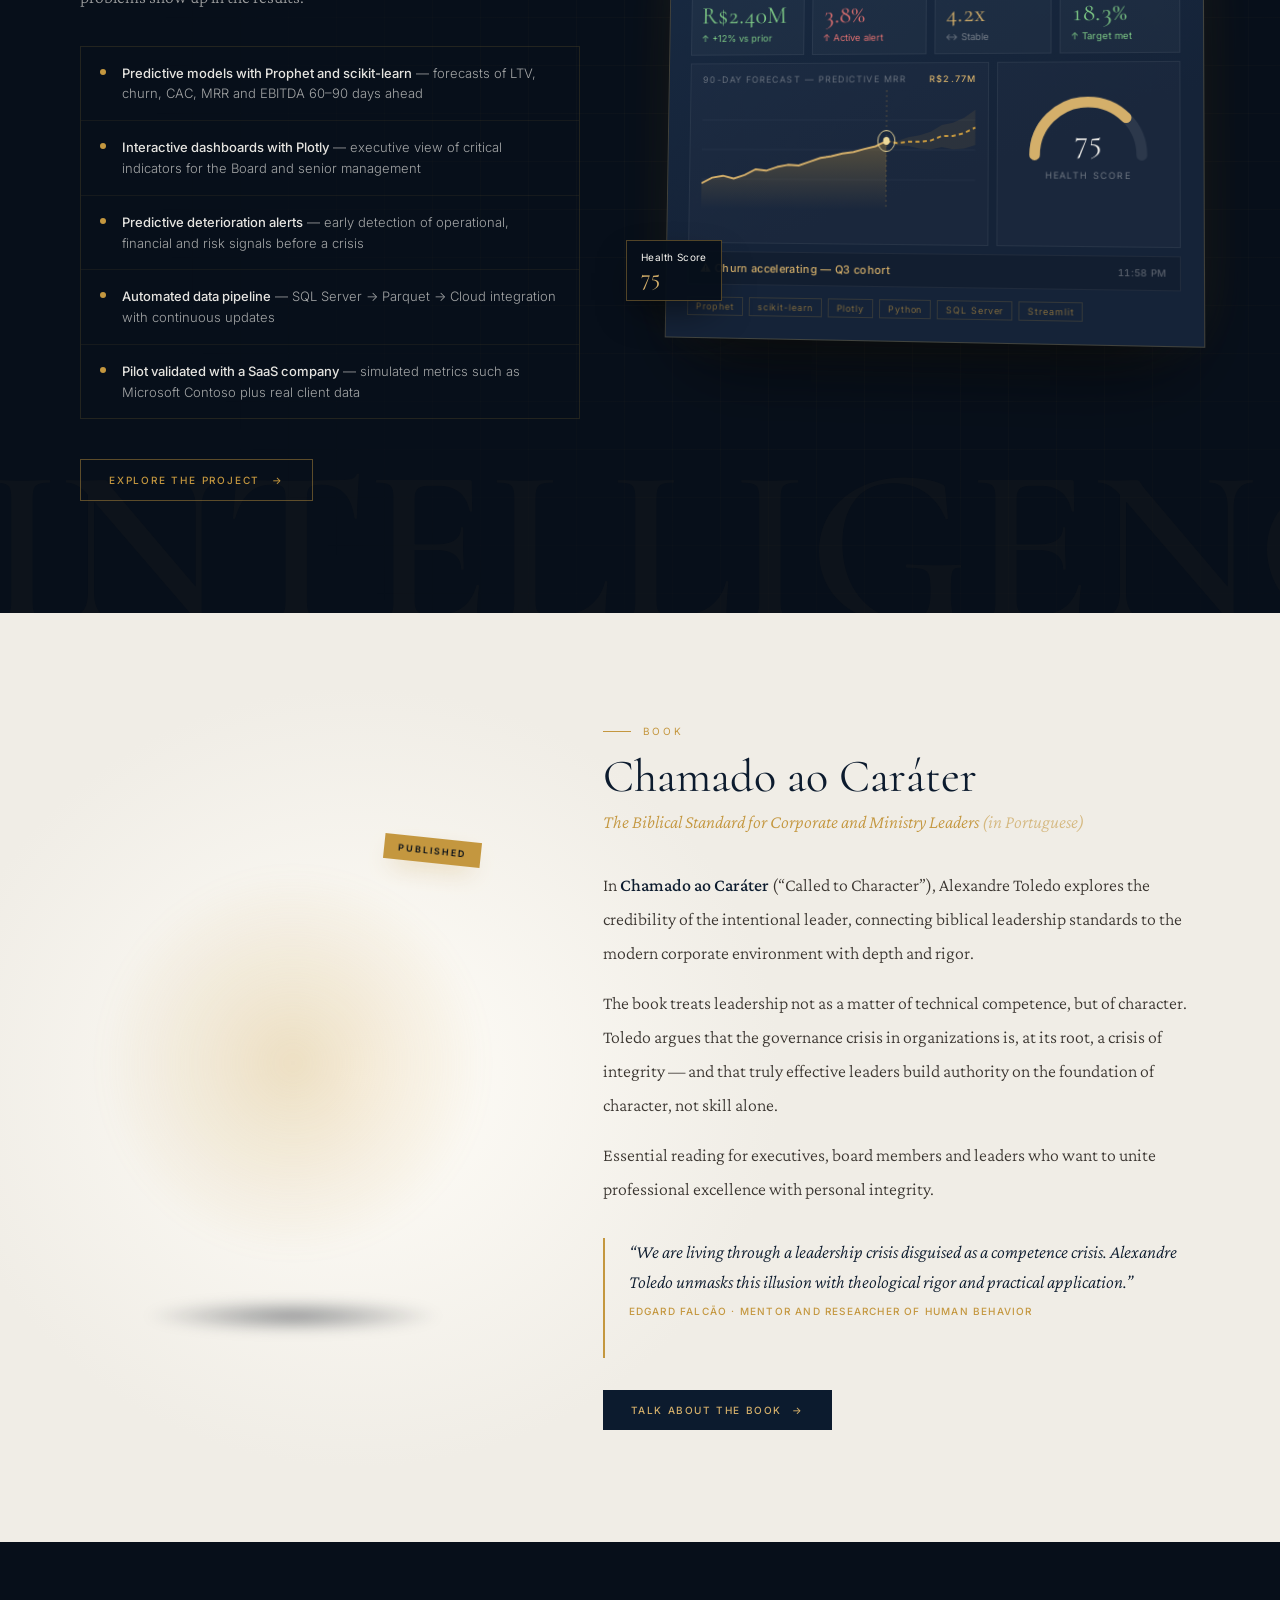
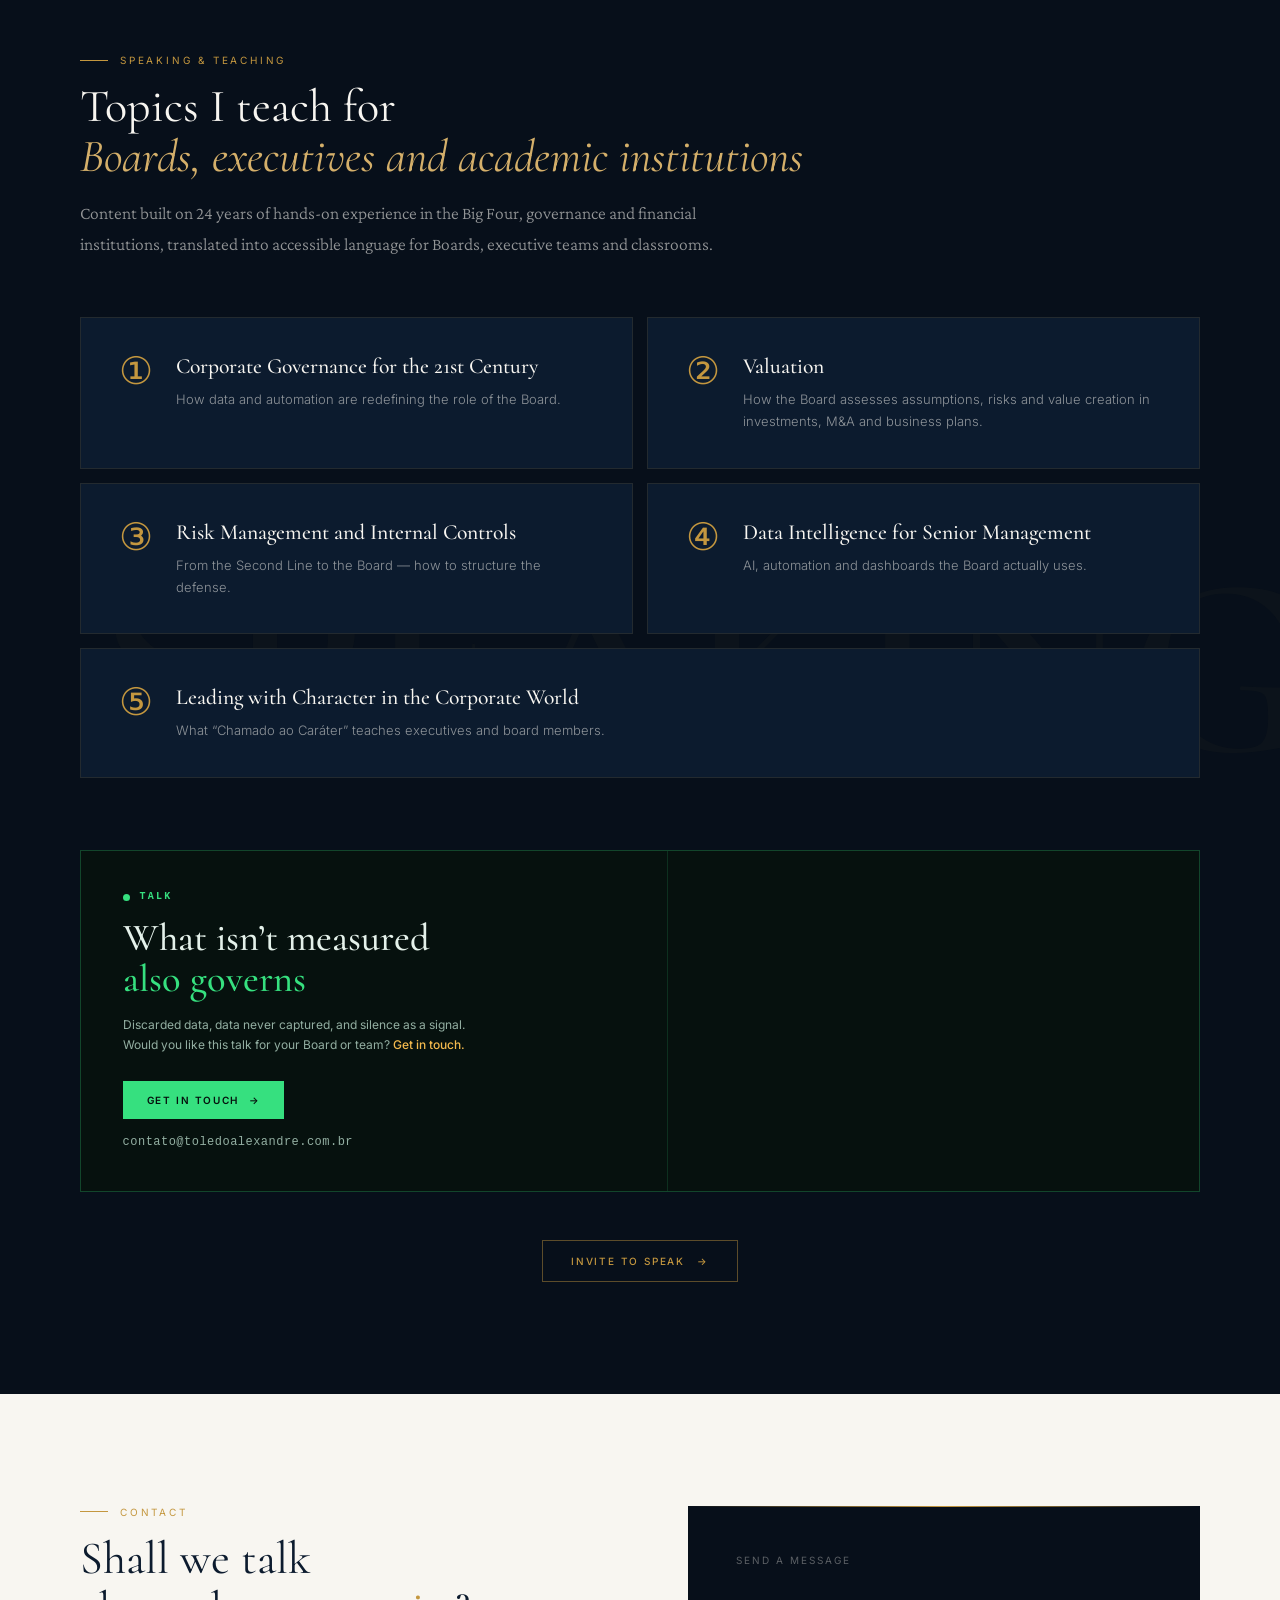
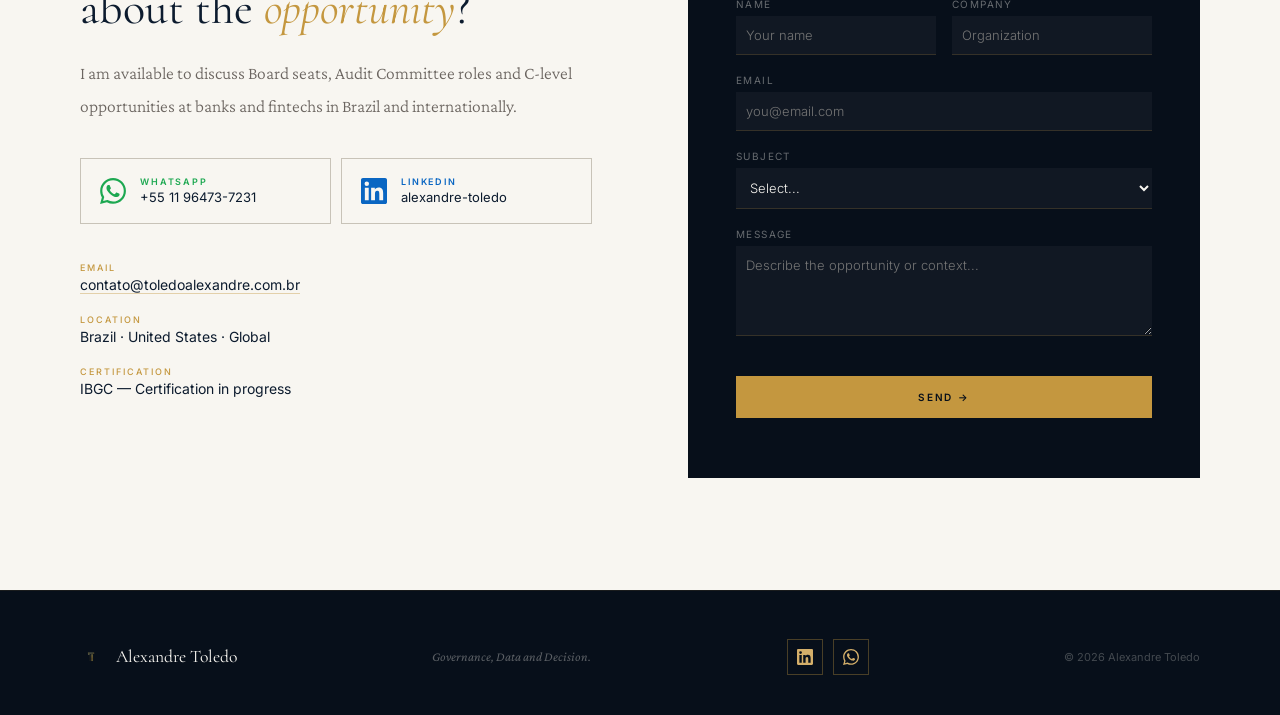
==== commit 13e35cf4: "Tirar do ar a apresentação e trocar o link por botão de contato Co-Authored-By: Claude Opus 5.5 <nor" ====
--- a/index.html
+++ b/index.html
@@ -349,7 +349,9 @@
 .deck-title span { color: #36E07F; }
 .deck-meta { font-size: 12px; color: #93AFA2; line-height: 1.7; }
 .deck-meta b { color: #F3B94D; font-weight: 500; }
-.deck-btn { margin-top: .6rem; align-self: start; display: inline-flex; align-items: center; gap: 10px; background: #36E07F; color: #06110E; padding: 13px 24px; font-size: 10px; letter-spacing: .16em; text-transform: uppercase; font-weight: 600; }
+.deck-btn { margin-top: .6rem; align-self: start; display: inline-flex; align-items: center; gap: 10px; background: #36E07F; color: #06110E; padding: 13px 24px; font-size: 10px; letter-spacing: .16em; text-transform: uppercase; font-weight: 600; text-decoration: none; transition: transform .25s, box-shadow .25s; }
+.deck-btn:hover { transform: translateY(-2px); box-shadow: 0 12px 26px -10px rgba(54,224,127,.7); }
+.deck-mail { font: 500 12px 'Courier New', monospace; color: #93AFA2; letter-spacing: .04em; }
 .deck-screen { position: relative; min-height: 260px; border-left: 1px solid rgba(54,224,127,.15); }
 #deck-fx { position: absolute; inset: 0; width: 100%; height: 100%; }
 .deck-screen::after { content: ''; position: absolute; inset: 0; background: linear-gradient(90deg, #06110E 0%, transparent 40%); }
@@ -484,7 +486,6 @@
     <li><a href="#simulator">Board Intelligence</a></li>
     <li><a href="#livro">Livro</a></li>
     <li><a href="#palestras">Palestras</a></li>
-    <li><a href="apresentacao/o-que-nao-e-medido.html" class="nav-new">Apresentação<span class="pill">NOVA</span></a></li>
     <li><a href="#contato">Contato</a></li>
   </ul>
   <div class="nav-right">
@@ -738,15 +739,16 @@
     </div>
 
     <!-- Apresentação em destaque -->
-    <a class="deck rv s" href="apresentacao/o-que-nao-e-medido.html" id="apresentacao">
+    <div class="deck rv s" id="apresentacao">
       <div class="deck-info">
-        <div class="deck-eye"><i></i>Apresentação</div>
+        <div class="deck-eye"><i></i>Palestra</div>
         <div class="deck-title">O que não é medido<br><span>também governa</span></div>
-        <div class="deck-meta">Apresentação para <b>Squad de Inovação</b> · 19/10/2026<br>Dados descartados, dados nunca capturados e o silêncio como sinal.</div>
-        <span class="deck-btn">Ver apresentação <span class="arrow">→</span></span>
+        <div class="deck-meta">Dados descartados, dados nunca capturados e o silêncio como sinal.<br>Quer levar esta palestra para o seu Conselho ou equipe? <b>Entre em contato.</b></div>
+        <a class="deck-btn" href="mailto:contato@toledoalexandre.com.br?subject=Palestra%3A%20O%20que%20n%C3%A3o%20%C3%A9%20medido%20tamb%C3%A9m%20governa">Entre em contato <span class="arrow">→</span></a>
+        <div class="deck-mail">contato@toledoalexandre.com.br</div>
       </div>
       <div class="deck-screen"><canvas id="deck-fx" aria-hidden="true"></canvas></div>
-    </a>
+    </div>
 
     <div class="pal-cta-row">
       <a href="#contato" class="sim-cta rv">Convidar para Palestra <span class="arrow">→</span></a>
@@ -1116,7 +1118,7 @@
    na mesma ordem em que os elementos aparecem na página. */
 const ARROW = ' <span class="arrow">→</span>';
 const EN = [
-  ['#nav-links a', ['Background', 'Board Intelligence', 'Book', 'Speaking', 'Presentation<span class="pill">NEW</span>', 'Contact']],
+  ['#nav-links a', ['Background', 'Board Intelligence', 'Book', 'Speaking', 'Contact']],
   ['.nav-name-sub', ['Board · Governance · Data']],
   ['.hero-eyebrow', ['Managing Director KPMG · 24 years Big Four · IBGC']],
   ['.rot-pre', ['Governance that']],
@@ -1177,10 +1179,10 @@
     'AI, automation and dashboards the Board actually uses.',
     'What “Chamado ao Caráter” teaches executives and board members.'
   ]],
-  ['.deck-eye', ['<i></i>Presentation']],
+  ['.deck-eye', ['<i></i>Talk']],
   ['.deck-title', ['What isn’t measured<br><span>also governs</span>']],
-  ['.deck-meta', ['Presentation for the <b>Innovation Squad</b> · Oct 19, 2026 · in Portuguese<br>Discarded data, data never captured, and silence as a signal.']],
-  ['.deck-btn', ['View presentation' + ARROW]],
+  ['.deck-meta', ['Discarded data, data never captured, and silence as a signal.<br>Would you like this talk for your Board or team? <b>Get in touch.</b>']],
+  ['.deck-btn', ['Get in touch' + ARROW]],
   ['.pal-cta-row .sim-cta', ['Invite to Speak' + ARROW]],
   ['#contato .s-eye', ['Contact']],
   ['.contato-title', ['Shall we talk<br>about the <em>opportunity</em>?']],
